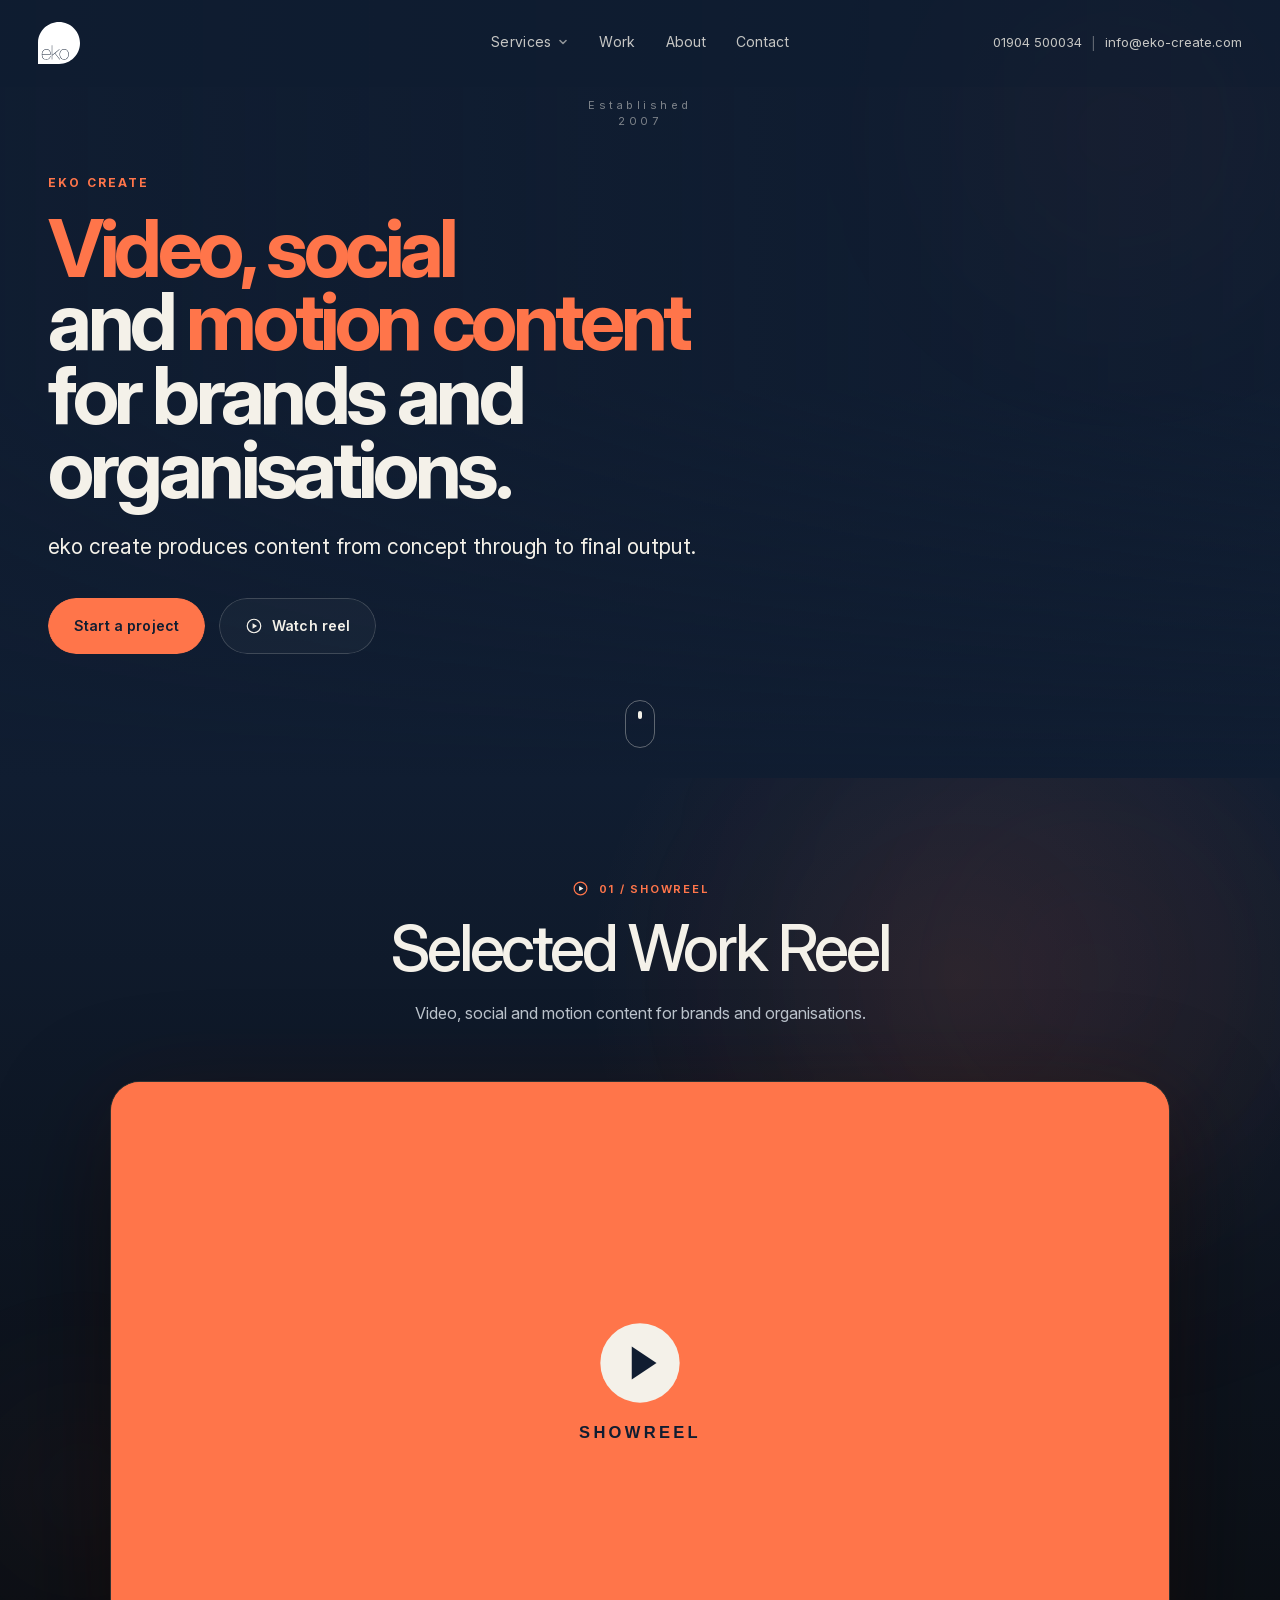
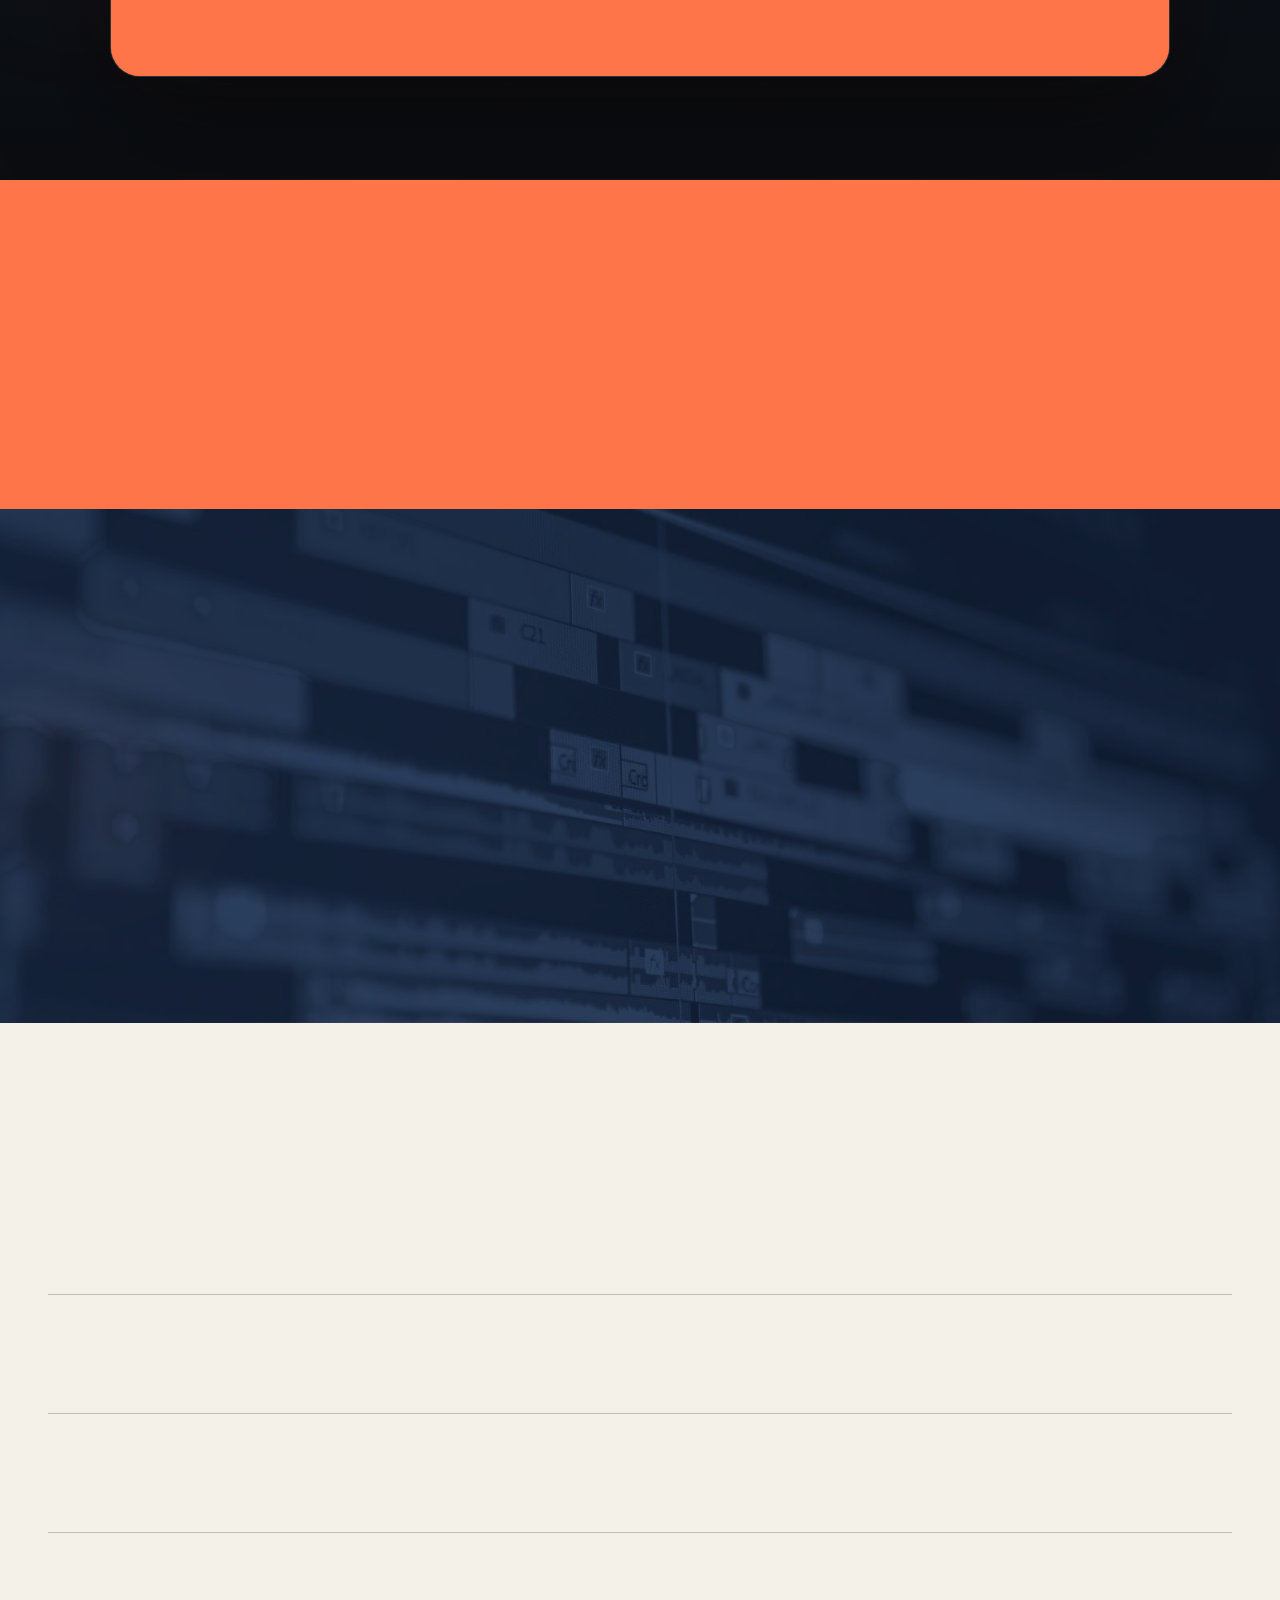
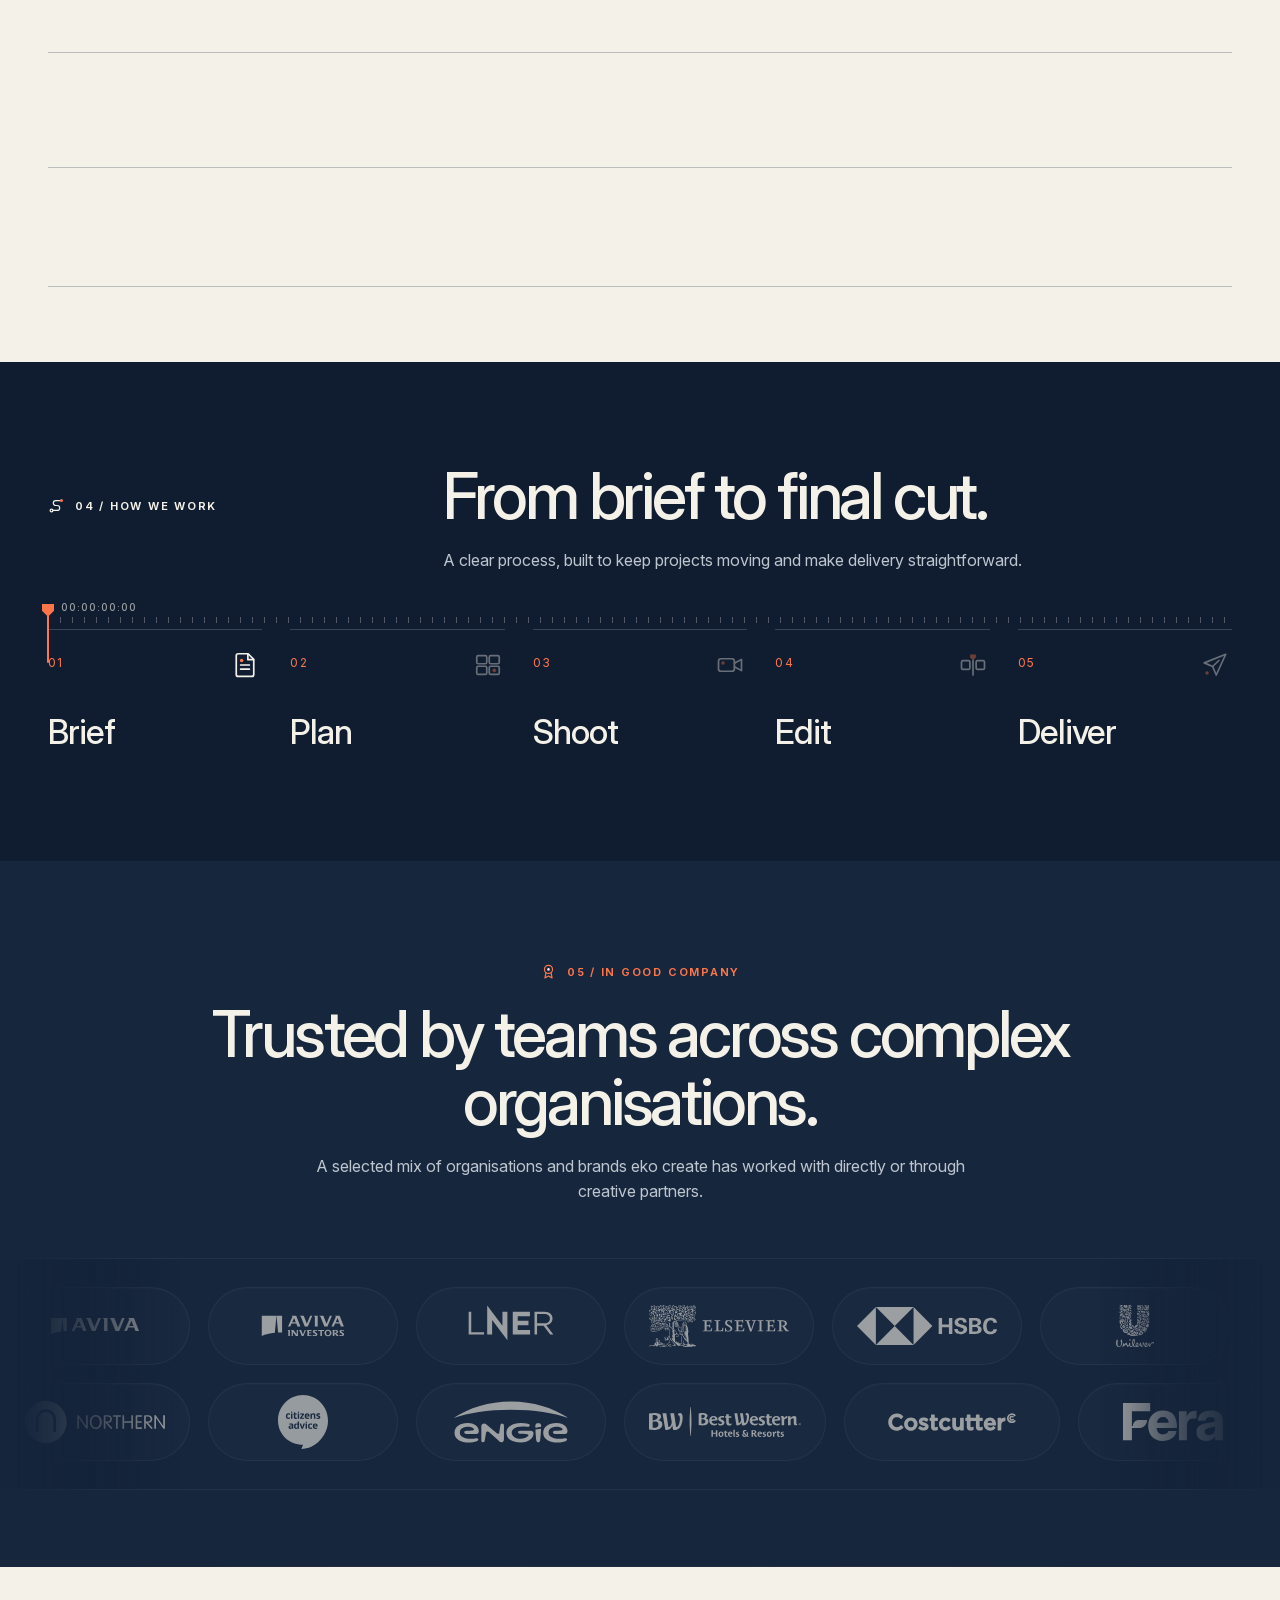
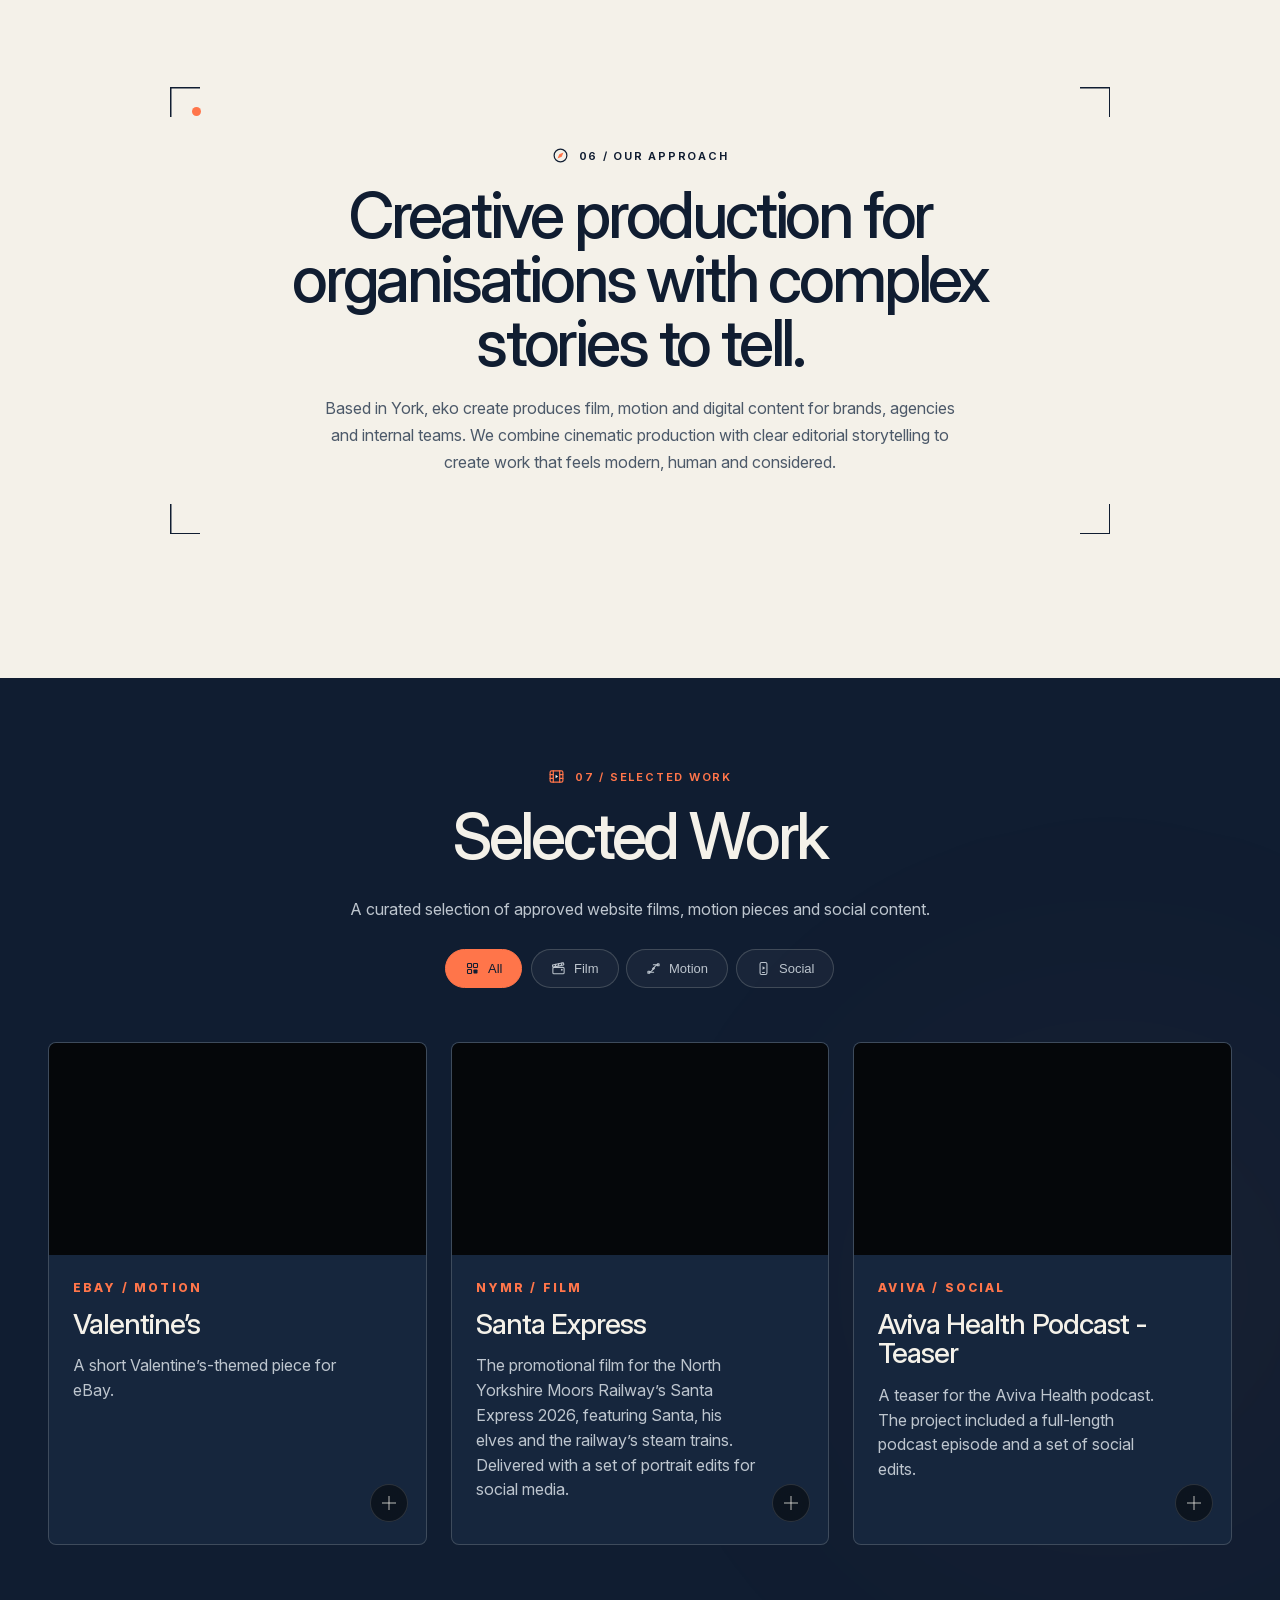
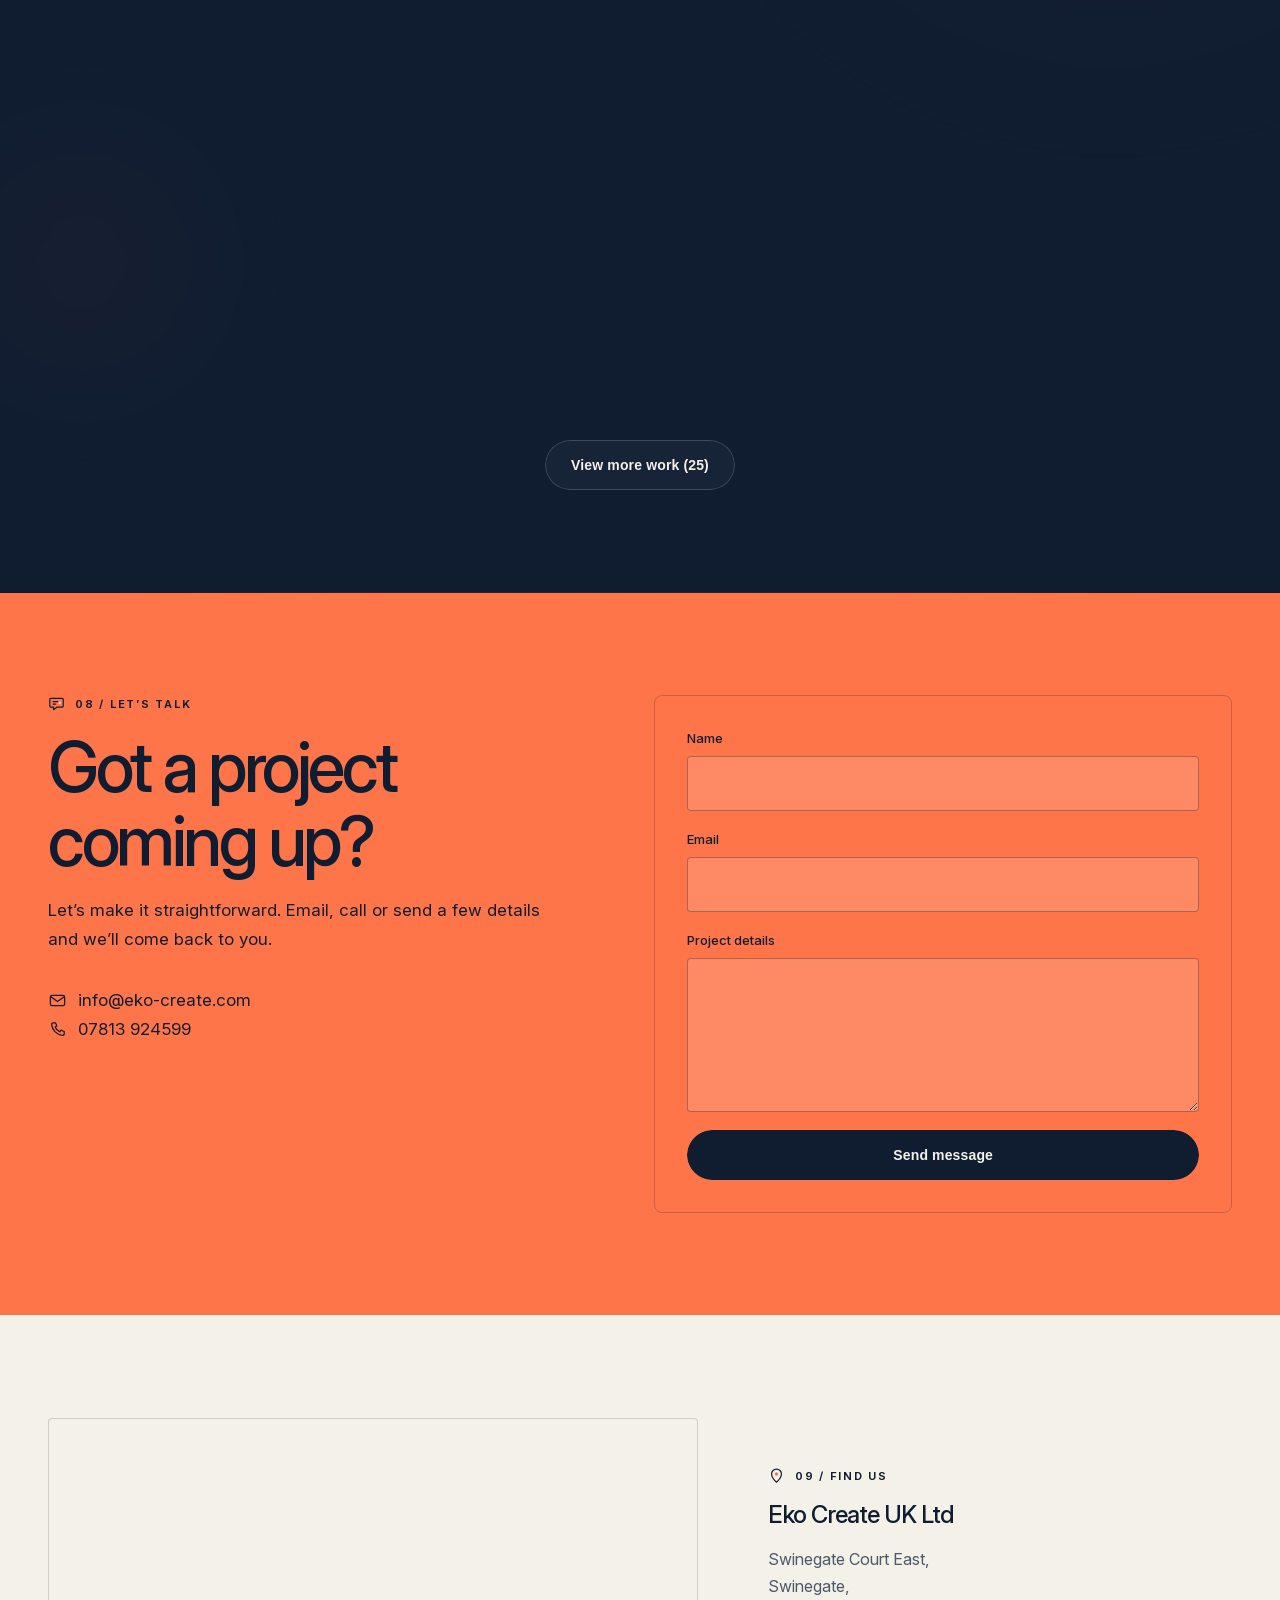
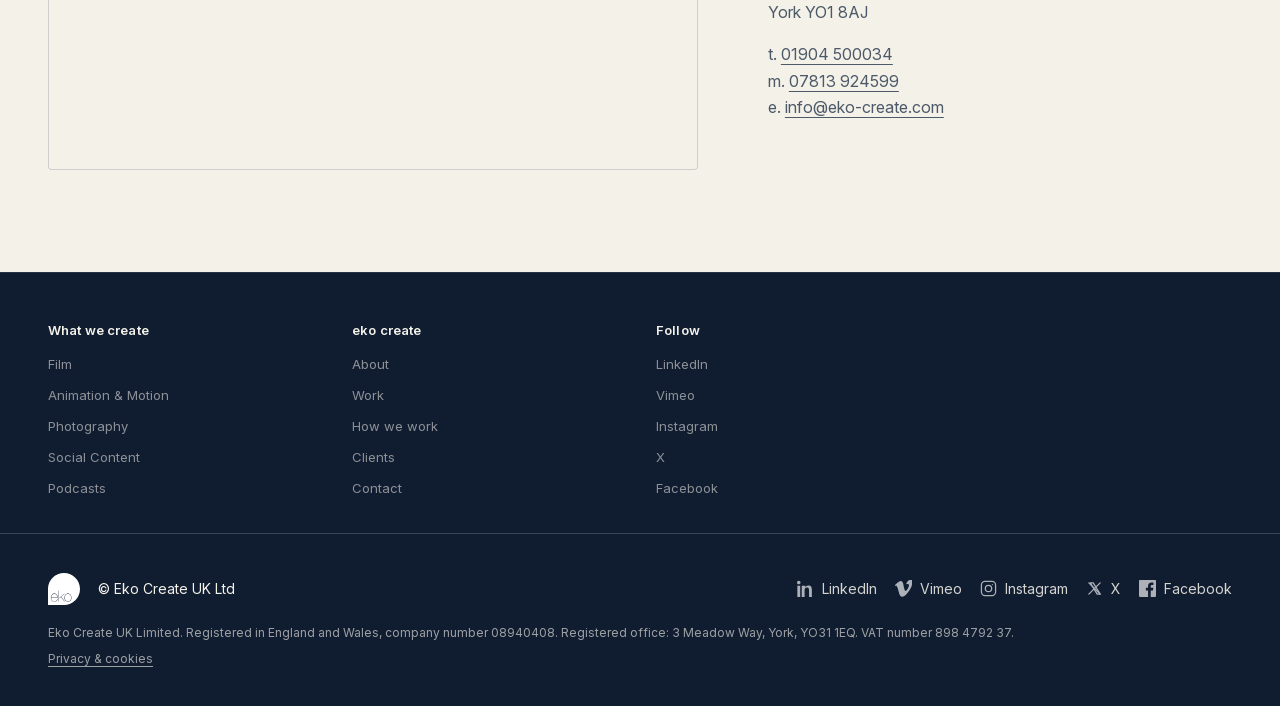
==== index.html @ c9f466eb "Service pages: Recent projects now come from the portfolio list in Pages CMS (new 'Also show on' fie" ====
<!doctype html>
<html lang="en-GB">
<head>
  <meta charset="utf-8">
  <!-- Google Analytics 4 (G-3NTHLEY83C): loads only on eko-create.com. See assets/js/analytics.js -->
  <script src="assets/js/analytics.js?v=20261014-pv1"></script>
  <meta name="viewport" content="width=device-width, initial-scale=1">
  <title>Video Production York &amp; across the UK | eko create</title>
  <meta name="description" content="Video production for internal communications, campaigns, social, podcasts and motion. Based in York, eko create works with complex organisations across the UK.">
  <meta name="robots" content="index, follow, max-image-preview:large, max-snippet:-1, max-video-preview:-1">
  <meta name="theme-color" content="#101D31">
  <meta property="og:title" content="eko create - Video Production York">
  <meta property="og:description" content="Video, social and motion content for brands and organisations.">
  <meta property="og:type" content="website">
  <meta property="og:url" content="https://eko-create.com/">
  <link rel="canonical" href="https://eko-create.com/">
  <meta property="og:site_name" content="eko create">
  <meta property="og:locale" content="en_GB">
  <meta property="og:image" content="https://eko-create.com/assets/images/share.jpg">
  <meta property="og:image:width" content="1200">
  <meta property="og:image:height" content="630">
  <meta property="og:image:alt" content="eko create - Video Production York">
  <meta name="twitter:card" content="summary_large_image">
  <meta name="twitter:title" content="eko create - Video Production York">
  <meta name="twitter:description" content="Video, social and motion content for brands and organisations.">
  <meta name="twitter:image" content="https://eko-create.com/assets/images/share.jpg">
  <link rel="preload" href="assets/fonts/InterVariable-latin.woff2" as="font" type="font/woff2" crossorigin>
  <link rel="preload" href="assets/images/hero.jpg" as="image" fetchpriority="high">
  <link rel="preconnect" href="https://player.vimeo.com">
  <link rel="icon" href="/favicon.ico" sizes="48x48">
  <link rel="icon" type="image/png" sizes="96x96" href="/favicon-96.png">
  <link rel="icon" type="image/png" sizes="192x192" href="/favicon-192.png">
  <link rel="apple-touch-icon" href="assets/images/apple-touch-icon.png">
  <!-- Hero video on desktop: hide the photo from the very first paint so it doesn't flash before the video (Claude, 15 Oct 2026) -->
  <script>try{if(matchMedia('(min-width: 981px)').matches&&!matchMedia('(prefers-reduced-motion: reduce)').matches&&!(navigator.connection&&navigator.connection.saveData))document.documentElement.classList.add('hero-video-pending')}catch(e){}</script>
  <link rel="stylesheet" href="assets/css/styles.css">
  <link rel="stylesheet" href="assets/css/hybrid.css?v=20261016-s1">
  <link rel="stylesheet" href="assets/css/icons.css?v=20261015-n1">
  <link rel="stylesheet" href="assets/css/motion.css?v=20261017-p1">
  <script>try{if(!matchMedia('(prefers-reduced-motion: reduce)').matches){document.documentElement.classList.add('mx');if(matchMedia('(min-width: 981px)').matches)document.documentElement.classList.add('mx-full')}}catch(e){}</script>
  <script defer src="assets/js/motion.js?v=20261017-p1"></script>
  <!-- Business details for search engines. Every value is taken from this page or from Eko's Google listing. -->
  <script type="application/ld+json">
{
  "@context": "https://schema.org",
  "@graph": [
    {
      "@type": "ProfessionalService",
      "@id": "https://eko-create.com/#business",
      "name": "eko create",
      "legalName": "Eko Create UK Ltd",
      "url": "https://eko-create.com/",
      "description": "Video production for internal communications, campaigns, social, podcasts and motion. Based in York, eko create works with complex organisations across the UK.",
      "foundingDate": "2007",
      "logo": "https://eko-create.com/assets/images/eko-icon-512.png",
      "image": "https://eko-create.com/assets/images/share.jpg",
      "telephone": "+44 1904 500034",
      "email": "info@eko-create.com",
      "address": {
        "@type": "PostalAddress",
        "streetAddress": "Swinegate Court East, Swinegate",
        "addressLocality": "York",
        "postalCode": "YO1 8AJ",
        "addressCountry": "GB"
      },
      "geo": {
        "@type": "GeoCoordinates",
        "latitude": 53.9606558,
        "longitude": -1.0816923
      },
      "areaServed": {
        "@type": "Country",
        "name": "United Kingdom"
      },
      "sameAs": [
        "https://www.linkedin.com/company/eko-create/",
        "https://vimeo.com/user14855064",
        "https://www.instagram.com/ekocreate/",
        "https://twitter.com/eko_create",
        "https://www.facebook.com/ekocreate/"
      ],
      "makesOffer": [
        {
          "@type": "Offer",
          "itemOffered": {
            "@type": "Service",
            "name": "Film",
            "description": "Brand films, interviews and campaign stories, made to connect with your audience."
          }
        },
        {
          "@type": "Offer",
          "itemOffered": {
            "@type": "Service",
            "name": "Animation & Motion",
            "description": "Ideas brought to life through animation, motion graphics and clear visual storytelling."
          }
        },
        {
          "@type": "Offer",
          "itemOffered": {
            "@type": "Service",
            "name": "Photography",
            "description": "People, places and brand imagery for campaigns, websites and communications."
          }
        },
        {
          "@type": "Offer",
          "itemOffered": {
            "@type": "Service",
            "name": "Social Content",
            "description": "Short-form films and platform-ready edits that keep your story moving."
          }
        },
        {
          "@type": "Offer",
          "itemOffered": {
            "@type": "Service",
            "name": "Podcasts",
            "description": "Audio and video conversations, from recording through to the finished episode."
          }
        }
      ]
    },
    {
      "@type": "WebSite",
      "@id": "https://eko-create.com/#website",
      "url": "https://eko-create.com/",
      "name": "eko create",
      "inLanguage": "en-GB",
      "publisher": {
        "@id": "https://eko-create.com/#business"
      }
    }
  ]
}
  </script>
  <!-- Hero video enhancement: place assets/video/hero-loop.mp4 to enable desktop video background. Existing hero image remains fallback. -->
<link rel="stylesheet" href="assets/css/reel-poster.css">
</head>
<body>
  <div class="site-grain" aria-hidden="true"></div>
  <div class="cursor-glow" aria-hidden="true"></div>

  <!-- Eko icon set (Claude, 6 Oct 2026). Referenced with <use href="#i-name">. -->
  <svg class="eko-sprite" xmlns="http://www.w3.org/2000/svg" width="0" height="0" aria-hidden="true" focusable="false">
    <!-- Eko icon set: 24px grid, one line weight, one "tally light" accent per icon. -->
    <symbol id="i-play" viewBox="0 0 24 24"><circle pathLength="1" cx="12" cy="12" r="9"/><path class="i-dot" d="M10.1 8.3v7.4l6-3.7z"/></symbol>
    <symbol id="i-team" viewBox="0 0 24 24"><circle pathLength="1" cx="9" cy="8.2" r="3.2"/><path pathLength="1" d="M3 19.5c0-3.3 2.6-5.6 6-5.6s6 2.3 6 5.6"/><path pathLength="1" d="M16.2 14.1c2.8.1 4.8 2.2 4.8 5.4"/><circle class="i-dot" cx="17" cy="8.6" r="2.2"/></symbol>
    <symbol id="i-layers" viewBox="0 0 24 24"><path pathLength="1" d="M12 3.5l8.5 4.4-8.5 4.4-8.5-4.4z"/><path pathLength="1" d="M3.5 12.1l8.5 4.4 8.5-4.4"/><path pathLength="1" d="M3.5 16.2l8.5 4.4 8.5-4.4"/><circle class="i-dot" cx="12" cy="7.9" r="1.5"/></symbol>
    <symbol id="i-route" viewBox="0 0 24 24"><circle pathLength="1" cx="5" cy="19" r="2"/><path pathLength="1" d="M7 19h6a3.5 3.5 0 0 0 0-7h-2a3.5 3.5 0 0 1 0-7h5.6"/><circle class="i-dot" cx="19" cy="5" r="2.2"/></symbol>
    <symbol id="i-award" viewBox="0 0 24 24"><circle pathLength="1" cx="12" cy="9" r="5.7"/><path pathLength="1" d="M8.4 13.6L7 21l5-2.7 5 2.7-1.4-7.4"/><circle class="i-dot" cx="12" cy="9" r="1.8"/></symbol>
    <symbol id="i-compass" viewBox="0 0 24 24"><circle pathLength="1" cx="12" cy="12" r="9"/><path class="i-dot" d="M16.2 7.8l-2.5 5.9-5.9 2.5 2.5-5.9z"/></symbol>
    <symbol id="i-frames" viewBox="0 0 24 24"><rect pathLength="1" x="3" y="4" width="18" height="16" rx="2"/><path pathLength="1" d="M7.5 4v16M16.5 4v16"/><path pathLength="1" d="M3 9.3h4.5M3 14.7h4.5M16.5 9.3H21M16.5 14.7H21"/><path class="i-dot" d="M10.7 9.7v4.6l3.7-2.3z"/></symbol>
    <symbol id="i-chat" viewBox="0 0 24 24"><path pathLength="1" d="M4.2 4.8h15.6a1.7 1.7 0 0 1 1.7 1.7v9a1.7 1.7 0 0 1-1.7 1.7h-7.4l-4.6 3.6v-3.6H4.2a1.7 1.7 0 0 1-1.7-1.7v-9a1.7 1.7 0 0 1 1.7-1.7z"/><path pathLength="1" d="M7.3 9.4h6.2M7.3 12.8h3.6"/><circle class="i-dot" cx="16.6" cy="11.1" r="1.7"/></symbol>
    <symbol id="i-pin" viewBox="0 0 24 24"><path pathLength="1" d="M12 21.5s-7-6.2-7-11.6a7 7 0 0 1 14 0c0 5.4-7 11.6-7 11.6z"/><circle class="i-dot" cx="12" cy="9.9" r="2.4"/></symbol>
    <symbol id="i-film" viewBox="0 0 24 24"><rect pathLength="1" x="3" y="10.2" width="18" height="10.3" rx="1.8"/><g transform="rotate(-12 3 9.9)"><rect pathLength="1" x="3" y="6.3" width="18" height="3.6" rx=".6"/><path pathLength="1" d="M8.6 6.3l-2 3.6M13.6 6.3l-2 3.6M18.6 6.3l-2 3.6"/></g><circle class="i-dot" cx="17.3" cy="14" r="1.5"/></symbol>
    <symbol id="i-motion" viewBox="0 0 24 24"><path pathLength="1" d="M4.5 18C12.5 18 11.5 6 19.5 6"/><path pathLength="1" d="M6 18h6.2M18 6h-6.2"/><rect pathLength="1" x="3" y="16.5" width="3" height="3" rx=".5"/><rect pathLength="1" x="18" y="4.5" width="3" height="3" rx=".5"/><path class="i-dot" d="M12 9.5l2.5 2.5-2.5 2.5L9.5 12z"/></symbol>
    <symbol id="i-photo" viewBox="0 0 24 24"><path pathLength="1" d="M3 8.6A1.6 1.6 0 0 1 4.6 7h2.8l1.4-2.2h6.4L16.6 7h2.8A1.6 1.6 0 0 1 21 8.6v8.8a1.6 1.6 0 0 1-1.6 1.6H4.6A1.6 1.6 0 0 1 3 17.4z"/><circle pathLength="1" cx="12" cy="13" r="3.7"/><circle class="i-dot" cx="17.7" cy="10.1" r="1.2"/></symbol>
    <symbol id="i-social" viewBox="0 0 24 24"><rect pathLength="1" x="6.5" y="2.5" width="11" height="19" rx="2.4"/><path pathLength="1" d="M10.4 18.4h3.2"/><path class="i-dot" d="M10.5 8.2v5.6l4.4-2.8z"/></symbol>
    <symbol id="i-podcast" viewBox="0 0 24 24"><rect pathLength="1" x="8.8" y="2.8" width="6.4" height="11" rx="3.2"/><path pathLength="1" d="M5.4 11.2a6.6 6.6 0 0 0 13.2 0"/><path pathLength="1" d="M12 17.8V21M8.6 21h6.8"/><circle class="i-dot" cx="12" cy="6.6" r="1.3"/></symbol>
    <symbol id="i-brief" viewBox="0 0 24 24"><path pathLength="1" d="M6.6 3h7.9L19 7.5v12a1.6 1.6 0 0 1-1.6 1.6H6.6A1.6 1.6 0 0 1 5 19.5v-14.9A1.6 1.6 0 0 1 6.6 3z"/><path pathLength="1" d="M14.3 3.2v4.5h4.5"/><path pathLength="1" d="M8.5 12h7M8.5 15.3h7"/><circle class="i-dot" cx="9.3" cy="8.3" r="1.4"/></symbol>
    <symbol id="i-plan" viewBox="0 0 24 24"><rect pathLength="1" x="3" y="4.5" width="8" height="6.5" rx="1.2"/><rect pathLength="1" x="13" y="4.5" width="8" height="6.5" rx="1.2"/><rect pathLength="1" x="3" y="13" width="8" height="6.5" rx="1.2"/><rect pathLength="1" x="13" y="13" width="8" height="6.5" rx="1.2"/><circle class="i-dot" cx="17" cy="16.25" r="1.5"/></symbol>
    <symbol id="i-shoot" viewBox="0 0 24 24"><rect pathLength="1" x="2.8" y="7" width="12.7" height="10" rx="2"/><path pathLength="1" d="M15.5 10.6l5.7-3.1v9l-5.7-3.1"/><circle class="i-dot" cx="6.4" cy="10.4" r="1.4"/></symbol>
    <symbol id="i-edit" viewBox="0 0 24 24"><rect pathLength="1" x="2.8" y="8.5" width="6.7" height="7" rx="1.2"/><rect pathLength="1" x="14.5" y="8.5" width="6.7" height="7" rx="1.2"/><path pathLength="1" d="M12 7.6V20"/><path class="i-dot" d="M9.7 3.5h4.6v2.3L12 8.3 9.7 5.8z"/></symbol>
    <symbol id="i-deliver" viewBox="0 0 24 24"><path pathLength="1" d="M20.6 3.4L3.4 10.3l6.7 2.9 2.9 6.8z"/><path pathLength="1" d="M10.1 13.2l5-4.8"/><circle class="i-dot" cx="5.6" cy="18.4" r="1.4"/></symbol>
    <symbol id="i-mail" viewBox="0 0 24 24"><rect pathLength="1" x="3" y="5.5" width="18" height="13" rx="2"/><path pathLength="1" d="M3.6 7.3l8.4 6 8.4-6"/></symbol>
    <symbol id="i-phone" viewBox="0 0 24 24"><path pathLength="1" d="M6.5 3.5h3l1.6 4-2.1 1.4a11 11 0 0 0 6.1 6.1l1.4-2.1 4 1.6v3a1.9 1.9 0 0 1-2 1.9C11.1 18.8 5.2 12.9 4.6 5.5a1.9 1.9 0 0 1 1.9-2z"/></symbol>
    <symbol id="i-grid" viewBox="0 0 24 24"><rect pathLength="1" x="4" y="4" width="6.5" height="6.5" rx="1.3"/><rect pathLength="1" x="13.5" y="4" width="6.5" height="6.5" rx="1.3"/><rect pathLength="1" x="4" y="13.5" width="6.5" height="6.5" rx="1.3"/><rect class="i-dot" x="13.5" y="13.5" width="6.5" height="6.5" rx="1.3"/></symbol>
  </svg>

  <header class="site-header" data-animate="fade-down">
    <a class="brand" href="#top" aria-label="eko create home"><img src="assets/images/eko-logo.svg" alt="eko create"></a>
    <nav class="main-nav" aria-label="Main navigation">
      <div class="nav-drop">
        <a class="nav-drop-top" aria-controls="services-panel" aria-expanded="false" href="#services">Services<svg class="nav-drop-chev" viewBox="0 0 12 12" aria-hidden="true" focusable="false"><path d="M3 4.5 6 7.5 9 4.5"/></svg></a>
        <div class="nav-drop-panel" id="services-panel">
          <div class="nav-drop-inner">
            <a class="nav-svc" href="/corporate-video-production/"><svg class="ico" aria-hidden="true" focusable="false"><use href="#i-film"/></svg><span class="nav-svc-name">Film</span><svg class="nav-svc-arrow" viewBox="0 0 16 16" aria-hidden="true" focusable="false"><path d="M3 8h9M8.5 4.5 12 8l-3.5 3.5"/></svg></a>
            <a class="nav-svc" href="/animation-and-motion-graphics/"><svg class="ico" aria-hidden="true" focusable="false"><use href="#i-motion"/></svg><span class="nav-svc-name">Animation &amp; Motion</span><svg class="nav-svc-arrow" viewBox="0 0 16 16" aria-hidden="true" focusable="false"><path d="M3 8h9M8.5 4.5 12 8l-3.5 3.5"/></svg></a>
            <a class="nav-svc" href="/photography/"><svg class="ico" aria-hidden="true" focusable="false"><use href="#i-photo"/></svg><span class="nav-svc-name">Photography</span><svg class="nav-svc-arrow" viewBox="0 0 16 16" aria-hidden="true" focusable="false"><path d="M3 8h9M8.5 4.5 12 8l-3.5 3.5"/></svg></a>
            <a class="nav-svc" href="/social-media-video/"><svg class="ico" aria-hidden="true" focusable="false"><use href="#i-social"/></svg><span class="nav-svc-name">Social Content</span><svg class="nav-svc-arrow" viewBox="0 0 16 16" aria-hidden="true" focusable="false"><path d="M3 8h9M8.5 4.5 12 8l-3.5 3.5"/></svg></a>
            <a class="nav-svc" href="/podcast-production/"><svg class="ico" aria-hidden="true" focusable="false"><use href="#i-podcast"/></svg><span class="nav-svc-name">Podcasts</span><svg class="nav-svc-arrow" viewBox="0 0 16 16" aria-hidden="true" focusable="false"><path d="M3 8h9M8.5 4.5 12 8l-3.5 3.5"/></svg></a>
          </div>
        </div>
      </div>
      <a href="#portfolio">Work</a>
      <a href="/about/">About</a>
      <a href="#contact">Contact</a>
    </nav>
    <div class="top-contact">
      <a href="tel:+441904500034">01904 500034</a>
      <span>|</span>
      <a href="mailto:info@eko-create.com">info@eko-create.com</a>
    </div>
    <button class="nav-toggle" aria-label="Open navigation" aria-expanded="false" aria-controls="mobile-nav">
      <span></span><span></span><span></span>
    </button>
  </header>
  <nav class="mobile-nav" id="mobile-nav" aria-label="Mobile navigation" aria-hidden="true" inert>
    <a href="#services">Services</a>
    <div class="mobile-sub">
      <a href="/corporate-video-production/"><svg class="ico" aria-hidden="true" focusable="false"><use href="#i-film"/></svg>Film</a>
      <a href="/animation-and-motion-graphics/"><svg class="ico" aria-hidden="true" focusable="false"><use href="#i-motion"/></svg>Animation &amp; Motion</a>
      <a href="/photography/"><svg class="ico" aria-hidden="true" focusable="false"><use href="#i-photo"/></svg>Photography</a>
      <a href="/social-media-video/"><svg class="ico" aria-hidden="true" focusable="false"><use href="#i-social"/></svg>Social Content</a>
      <a href="/podcast-production/"><svg class="ico" aria-hidden="true" focusable="false"><use href="#i-podcast"/></svg>Podcasts</a>
    </div>
    <a href="#portfolio">Work</a>
    <a href="/about/">About</a>
    <a href="#contact">Contact</a>
    <a href="tel:+441904500034">01904 500034</a>
    <a href="mailto:info@eko-create.com">info@eko-create.com</a>
  </nav>

  <main id="top">
    <section class="hero" aria-label="eko create hero">

<video class="hero-bg-video" muted loop playsinline preload="none" aria-hidden="true">
  <source data-src="assets/video/hero-loop.mp4" type="video/mp4">
</video>


<div class="hero-established">
  <span>Established</span>
  <span>2007</span>
</div>


      <div class="hero-media" aria-hidden="true"></div>
      <div class="hero-overlay" aria-hidden="true"></div>
      <div class="hero-content">

        <p class="eyebrow" data-animate="fade-up">eko create</p>
        <h1 class="hero-title" data-animate="split-lines"><span><em class="hero-accent">Video, social</em></span> <span>and <em class="hero-accent">motion content</em></span> <span>for brands and</span> <span>organisations.</span></h1>
        <p class="hero-copy" data-animate="fade-up" data-delay="160">eko create produces content from concept through to final output.</p>
        <div class="hero-actions" data-animate="fade-up" data-delay="260">
          <a class="btn btn-primary" href="#contact">Start a project</a>
          <a class="btn btn-ghost" href="#reel" data-reel-trigger><svg class="ico b-ico" aria-hidden="true" focusable="false"><use href="#i-play"/></svg>Watch reel</a>
        </div>
      </div>
      <a class="scroll-cue" href="#reel" aria-label="Scroll to showreel"><span></span></a>
    </section>

    



<section id="reel" class="reel-section section-dark reveal-section eko-vimeo-reel" aria-label="Selected Work Reel">
  <div class="reel-bg-glow" aria-hidden="true"></div>

  <div class="container">
    <div class="section-heading-standard reel-heading-fixed">
      <p class="section-kicker centered-kicker"><svg class="ico k-ico" aria-hidden="true" focusable="false"><use href="#i-play"/></svg>01 / SHOWREEL</p>
      <h2>Selected Work Reel</h2>
      <p class="section-intro centered-intro">Video, social and motion content for brands and organisations.</p>
    </div>
    <div class="reel-frame reveal-card reel-embed-frame">
      <button class="reel-poster" type="button" aria-label="Play eko create showreel"><img src="assets/images/showreel-poster.svg?v=3" alt="" width="1920" height="1080"></button>
      <iframe data-reel-src="https://player.vimeo.com/video/1190711612?h=6c7e8990a5&title=0&byline=0&portrait=0&badge=0&autopause=0" tabindex="-1" title="eko create Showreel" allow="autoplay; fullscreen; picture-in-picture; clipboard-write; encrypted-media; web-share" referrerpolicy="strict-origin-when-cross-origin" allowfullscreen loading="lazy"></iframe>
    </div>
  </div>
</section>





    <section id="statement" class="blue-statement reveal-section" aria-label="Good stories. Well told.">
      <div class="container statement-inner">
        <span class="statement-wave" aria-hidden="true"><svg viewBox="0 0 450 40" preserveAspectRatio="none" focusable="false"><line x1="5" x2="5" y1="17" y2="23" style="--i:0"/><line x1="15" x2="15" y1="14" y2="26" style="--i:1"/><line x1="25" x2="25" y1="9" y2="31" style="--i:2"/><line x1="35" x2="35" y1="12" y2="28" style="--i:3"/><line x1="45" x2="45" y1="5" y2="35" style="--i:4"/><line x1="55" x2="55" y1="2" y2="38" style="--i:5"/><line x1="65" x2="65" y1="8" y2="32" style="--i:6"/><line x1="75" x2="75" y1="4" y2="36" style="--i:7"/><line x1="85" x2="85" y1="11" y2="29" style="--i:8"/><line x1="95" x2="95" y1="15" y2="25" style="--i:9"/><line x1="105" x2="105" y1="7" y2="33" style="--i:10"/><line x1="115" x2="115" y1="3" y2="37" style="--i:11"/><line x1="125" x2="125" y1="10" y2="30" style="--i:12"/><line x1="135" x2="135" y1="6" y2="34" style="--i:13"/><line x1="145" x2="145" y1="13" y2="27" style="--i:14"/><line x1="155" x2="155" y1="16" y2="24" style="--i:15"/><line x1="165" x2="165" y1="11" y2="29" style="--i:16"/><line x1="175" x2="175" y1="5" y2="35" style="--i:17"/><line x1="185" x2="185" y1="9" y2="31" style="--i:18"/><line x1="195" x2="195" y1="3" y2="37" style="--i:19"/><line x1="205" x2="205" y1="7" y2="33" style="--i:20"/><line x1="215" x2="215" y1="12" y2="28" style="--i:21"/><line x1="225" x2="225" y1="8" y2="32" style="--i:22"/><line x1="235" x2="235" y1="14" y2="26" style="--i:23"/><line x1="245" x2="245" y1="16" y2="24" style="--i:24"/><line x1="255" x2="255" y1="18" y2="22" style="--i:25"/><line x1="265" x2="265" y1="18.5" y2="21.5" style="--i:26"/><line x1="275" x2="275" y1="18.5" y2="21.5" style="--i:27"/><line x1="285" x2="285" y1="18" y2="22" style="--i:28"/><line x1="295" x2="295" y1="18.5" y2="21.5" style="--i:29"/><line x1="305" x2="305" y1="17" y2="23" style="--i:30"/><line x1="315" x2="315" y1="13" y2="27" style="--i:31"/><line x1="325" x2="325" y1="7" y2="33" style="--i:32"/><line x1="335" x2="335" y1="2" y2="38" style="--i:33"/><line x1="345" x2="345" y1="9" y2="31" style="--i:34"/><line x1="355" x2="355" y1="5" y2="35" style="--i:35"/><line x1="365" x2="365" y1="11" y2="29" style="--i:36"/><line x1="375" x2="375" y1="4" y2="36" style="--i:37"/><line x1="385" x2="385" y1="8" y2="32" style="--i:38"/><line x1="395" x2="395" y1="14" y2="26" style="--i:39"/><line x1="405" x2="405" y1="10" y2="30" style="--i:40"/><line x1="415" x2="415" y1="6" y2="34" style="--i:41"/><line x1="425" x2="425" y1="12" y2="28" style="--i:42"/><line x1="435" x2="435" y1="15" y2="25" style="--i:43"/><line x1="445" x2="445" y1="17" y2="23" style="--i:44"/></svg></span>
        <h2>Good stories. Well told.</h2>
        <p>eko create produces video, social and motion content <br>built to work across teams, platforms and campaigns.</p>
      </div>
    </section>

    <section class="intro section-charcoal reveal-section" aria-label="About eko create">
      <img class="sec-photo intro-photo" src="assets/images/intro-timeline.jpg" alt="" aria-hidden="true" width="1600" height="1066" loading="lazy" decoding="async">
      <div class="container intro-grid">
        <div>
          <p class="section-kicker centered-kicker"><svg class="ico k-ico" aria-hidden="true" focusable="false"><use href="#i-team"/></svg>02 / MEET EKO</p>
          <h2>A modern production partner for video-led content.</h2>
        </div>
        <div class="intro-copy">
          <p>eko works with organisations that need content delivered properly – from initial ideas and planning through to filming, editing, motion graphics and final formats.</p>
          <p>A small, experienced production team with the flexibility to scale when needed.</p>
          <p class="based">Based in York, working with organisations across the UK.</p>
        </div>
      </div>
    </section>

    <section id="services" class="services section-dark reveal-section">
      <div class="container">
        <div class="section-heading section-heading-standard">
          <p class="section-kicker centered-kicker"><svg class="ico k-ico" aria-hidden="true" focusable="false"><use href="#i-layers"/></svg>03 / WHAT WE DO</p>
          <h2>What we create.</h2>
        </div>
        <div class="service-grid">
          <article class="service-card reveal-card"><svg class="ico svc-ico" aria-hidden="true" focusable="false"><use href="#i-film"/></svg><span>01</span><h3><a href="/corporate-video-production/">Film</a></h3><p>Brand films, interviews and campaign stories, made to connect with your audience.</p></article>
          <article class="service-card reveal-card"><svg class="ico svc-ico" aria-hidden="true" focusable="false"><use href="#i-motion"/></svg><span>02</span><h3><a href="/animation-and-motion-graphics/">Animation &amp; Motion</a></h3><p>Ideas brought to life through animation, motion graphics and clear visual storytelling.</p></article>
          <article class="service-card reveal-card"><svg class="ico svc-ico" aria-hidden="true" focusable="false"><use href="#i-photo"/></svg><span>03</span><h3><a href="/photography/">Photography</a></h3><p>People, places and brand imagery for campaigns, websites and communications.</p></article>
          <article class="service-card reveal-card"><svg class="ico svc-ico" aria-hidden="true" focusable="false"><use href="#i-social"/></svg><span>04</span><h3><a href="/social-media-video/">Social Content</a></h3><p>Short-form films and platform-ready edits that keep your story moving.</p></article>
          <article class="service-card reveal-card"><svg class="ico svc-ico" aria-hidden="true" focusable="false"><use href="#i-podcast"/></svg><span>05</span><h3><a href="/podcast-production/">Podcasts</a></h3><p>Audio and video conversations, from recording through to the finished episode.</p></article>
        </div>
      </div>
    </section>

    <section id="process" class="process section-charcoal reveal-section" aria-label="How it works">
      <div class="container">
        <div class="section-heading centered">
          <p class="section-kicker centered-kicker"><svg class="ico k-ico" aria-hidden="true" focusable="false"><use href="#i-route"/></svg>04 / HOW WE WORK</p>
          <h2>From brief to final cut.</h2>
          <p>A clear process, built to keep projects moving and make delivery straightforward.</p>
        </div>
        <div class="process-row">
          <div class="process-step reveal-card" data-delay="0">
            <span class="process-number">01</span>
            <svg class="ico step-ico" aria-hidden="true" focusable="false"><use href="#i-brief"/></svg>
            <strong>Brief</strong>
          </div>
          <div class="process-step reveal-card" data-delay="100">
            <span class="process-number">02</span>
            <svg class="ico step-ico" aria-hidden="true" focusable="false"><use href="#i-plan"/></svg>
            <strong>Plan</strong>
          </div>
          <div class="process-step reveal-card" data-delay="200">
            <span class="process-number">03</span>
            <svg class="ico step-ico" aria-hidden="true" focusable="false"><use href="#i-shoot"/></svg>
            <strong>Shoot</strong>
          </div>
          <div class="process-step reveal-card" data-delay="300">
            <span class="process-number">04</span>
            <svg class="ico step-ico" aria-hidden="true" focusable="false"><use href="#i-edit"/></svg>
            <strong>Edit</strong>
          </div>
          <div class="process-step reveal-card" data-delay="400">
            <span class="process-number">05</span>
            <svg class="ico step-ico" aria-hidden="true" focusable="false"><use href="#i-deliver"/></svg>
            <strong>Deliver</strong>
          </div>
        </div>
      </div>
    </section>

    <section id="clients" class="clients section-dark reveal-section" aria-label="Selected clients">
      <div class="container clients-intro">
        <p class="section-kicker centered-kicker"><svg class="ico k-ico" aria-hidden="true" focusable="false"><use href="#i-award"/></svg>05 / IN GOOD COMPANY</p>
        <h2>Trusted by teams across complex organisations.</h2>
        <p class="client-note">A selected mix of organisations and brands eko create has worked with directly or through creative partners.</p>
      </div>

      <a class="client-marquee reveal-card" href="/clients/" aria-label="Client logos: see all our clients">
        <div class="client-marquee-row">
          <div class="client-marquee-track">
            <div class="client-marquee-set">
              <span class="client-marquee-item"><img src="assets/logos/aviva.svg" alt="Aviva"></span>
              <span class="client-marquee-item"><img src="assets/logos/aviva-investors.svg" alt="Aviva Investors"></span>
              <span class="client-marquee-item"><img src="assets/logos/lner.svg" alt="LNER"></span>
              <span class="client-marquee-item"><img src="assets/logos/elsevier.svg" alt="Elsevier"></span>
              <span class="client-marquee-item"><img src="assets/logos/hsbc.svg" alt="HSBC"></span>
              <span class="client-marquee-item"><img src="assets/logos/unilever.svg" alt="Unilever"></span>
              <span class="client-marquee-item"><img src="assets/logos/cabinet-office.svg" alt="Cabinet Office"></span>
              <span class="client-marquee-item"><img src="assets/logos/aberdeen.svg" alt="Aberdeen"></span>
              <span class="client-marquee-item"><img src="assets/logos/your-move.svg" alt="Your Move"></span>
              <span class="client-marquee-item"><img src="assets/logos/heineken.svg" alt="Heineken"></span>
              <span class="client-marquee-item"><img src="assets/logos/bupa-cream.svg" alt="Bupa"></span>
              <span class="client-marquee-item"><img src="assets/logos/british-gas.svg" alt="British Gas"></span>
            </div>
            <div class="client-marquee-set" aria-hidden="true">
              <span class="client-marquee-item"><img src="assets/logos/aviva.svg" alt=""></span>
              <span class="client-marquee-item"><img src="assets/logos/aviva-investors.svg" alt=""></span>
              <span class="client-marquee-item"><img src="assets/logos/lner.svg" alt=""></span>
              <span class="client-marquee-item"><img src="assets/logos/elsevier.svg" alt=""></span>
              <span class="client-marquee-item"><img src="assets/logos/hsbc.svg" alt=""></span>
              <span class="client-marquee-item"><img src="assets/logos/unilever.svg" alt=""></span>
              <span class="client-marquee-item"><img src="assets/logos/cabinet-office.svg" alt=""></span>
              <span class="client-marquee-item"><img src="assets/logos/aberdeen.svg" alt=""></span>
              <span class="client-marquee-item"><img src="assets/logos/your-move.svg" alt=""></span>
              <span class="client-marquee-item"><img src="assets/logos/heineken.svg" alt=""></span>
              <span class="client-marquee-item"><img src="assets/logos/bupa-cream.svg" alt=""></span>
              <span class="client-marquee-item"><img src="assets/logos/british-gas.svg" alt=""></span>
            </div>
          </div>
        </div>
        <div class="client-marquee-row reverse">
          <div class="client-marquee-track">
            <div class="client-marquee-set">
              <span class="client-marquee-item"><img src="assets/logos/northern-trains.svg" alt="Northern Trains"></span>
              <span class="client-marquee-item"><img src="assets/logos/ca-cream.svg" alt="Citizens Advice"></span>
              <span class="client-marquee-item"><img src="assets/logos/engie.svg" alt="Engie"></span>
              <span class="client-marquee-item"><img src="assets/logos/best-western.svg" alt="Best Western"></span>
              <span class="client-marquee-item"><img src="assets/logos/costcutter.svg" alt="Costcutter"></span>
              <span class="client-marquee-item"><img src="assets/logos/fera.svg" alt="Fera"></span>
              <span class="client-marquee-item"><img src="assets/logos/stowe-cream.svg" alt="Stowe Family Law"></span>
              <span class="client-marquee-item"><img src="assets/logos/st-leonards.svg" alt="St Leonard's Hospice"></span>
              <span class="client-marquee-item"><img src="assets/logos/jrf.svg" alt="Joseph Rowntree Foundation"></span>
              <span class="client-marquee-item"><img src="assets/logos/nymr.svg" alt="North Yorkshire Moors Railway"></span>
              <span class="client-marquee-item"><img src="assets/logos/rac.svg" alt="RAC"></span>
              <span class="client-marquee-item"><img src="assets/logos/william-hill.svg" alt="William Hill"></span>
            </div>
            <div class="client-marquee-set" aria-hidden="true">
              <span class="client-marquee-item"><img src="assets/logos/northern-trains.svg" alt=""></span>
              <span class="client-marquee-item"><img src="assets/logos/ca-cream.svg" alt=""></span>
              <span class="client-marquee-item"><img src="assets/logos/engie.svg" alt=""></span>
              <span class="client-marquee-item"><img src="assets/logos/best-western.svg" alt=""></span>
              <span class="client-marquee-item"><img src="assets/logos/costcutter.svg" alt=""></span>
              <span class="client-marquee-item"><img src="assets/logos/fera.svg" alt=""></span>
              <span class="client-marquee-item"><img src="assets/logos/stowe-cream.svg" alt=""></span>
              <span class="client-marquee-item"><img src="assets/logos/st-leonards.svg" alt=""></span>
              <span class="client-marquee-item"><img src="assets/logos/jrf.svg" alt=""></span>
              <span class="client-marquee-item"><img src="assets/logos/nymr.svg" alt=""></span>
              <span class="client-marquee-item"><img src="assets/logos/rac.svg" alt=""></span>
              <span class="client-marquee-item"><img src="assets/logos/william-hill.svg" alt=""></span>
            </div>
          </div>
        </div>
      </a>
</section>

    



<section class="about-section reveal-section">
  <div class="container">
    <div class="section-heading section-heading-standard">
      <p class="section-kicker centered-kicker"><svg class="ico k-ico" aria-hidden="true" focusable="false"><use href="#i-compass"/></svg>06 / OUR APPROACH</p>
      <h2>Creative production for organisations with complex stories to tell.</h2>
      <p class="section-intro centered-intro">
        Based in York, eko create produces film, motion and digital content for brands, agencies and internal teams.
        We combine cinematic production with clear editorial storytelling to create work that feels modern, human and considered.
      </p>
    </div>
  </div>
</section>

<section id="portfolio" class="portfolio section-dark reveal-section eko-slick-portfolio">
  <div class="portfolio-ambient" aria-hidden="true"></div>
  <div class="container">
    
    <div class="portfolio-head section-heading section-heading-standard">
      <p class="section-kicker centered-kicker"><svg class="ico k-ico" aria-hidden="true" focusable="false"><use href="#i-frames"/></svg>07 / SELECTED WORK</p>
      <h2>Selected Work</h2>
      <p class="section-intro centered-intro portfolio-intro">A curated selection of approved website films, motion pieces and social content.</p>
      <div class="filters" role="group" aria-label="Filter portfolio">
        <button class="filter active" data-filter="all" type="button"><svg class="ico f-ico" aria-hidden="true" focusable="false"><use href="#i-grid"/></svg><span>All</span></button>
        <button class="filter" data-filter="film" type="button"><svg class="ico f-ico" aria-hidden="true" focusable="false"><use href="#i-film"/></svg><span>Film</span></button>
        <button class="filter" data-filter="motion" type="button"><svg class="ico f-ico" aria-hidden="true" focusable="false"><use href="#i-motion"/></svg><span>Motion</span></button>
        <button class="filter" data-filter="social" type="button"><svg class="ico f-ico" aria-hidden="true" focusable="false"><use href="#i-social"/></svg><span>Social</span></button>
      </div>
    </div>

    <div class="portfolio-grid slick-portfolio-grid" id="portfolioGrid" aria-live="polite"></div>
    <div class="portfolio-actions">
      <button class="btn btn-ghost" id="loadMoreWork" type="button">View more work</button>
    </div>
  </div>
</section>




    <section id="contact" class="contact section-dark reveal-section">
      <div class="container contact-grid">
        <div class="contact-copy">
          <p class="section-kicker centered-kicker"><svg class="ico k-ico" aria-hidden="true" focusable="false"><use href="#i-chat"/></svg>08 / LET’S TALK</p>
          <h2>Got a project coming up?</h2>
          <p>Let’s make it straightforward. Email, call or send a few details and we’ll come back to you.</p>
          <p class="direct-contact"><a href="mailto:info@eko-create.com"><svg class="ico c-ico" aria-hidden="true" focusable="false"><use href="#i-mail"/></svg>info@eko-create.com</a><br><a href="tel:+447813924599"><svg class="ico c-ico" aria-hidden="true" focusable="false"><use href="#i-phone"/></svg>07813 924599</a></p>
        </div>
        <form class="contact-form" name="contact" method="POST" action="/thank-you.html" data-netlify="true" netlify-honeypot="bot-field" data-netlify-recaptcha="true">
          <input type="hidden" name="form-name" value="contact">
          <p class="hidden"><label>Don’t fill this out: <input name="bot-field"></label></p>
          <label>Name<input type="text" name="name" required></label>
          <label>Email<input type="email" name="contact_email" required></label>
          <label>Project details<textarea name="message" rows="5" required></textarea></label>
          <div class="captcha-panel"><div class="captcha-widget" data-netlify-recaptcha="true"></div></div>
          <button class="btn btn-primary" type="submit">Send message</button>
        </form>
      </div>
    </section>

    <section id="location" class="map-contact section-charcoal reveal-section" aria-label="Location and contact details">
      <div class="container map-grid">
        <div class="map-card">
          <iframe class="map-embed" title="Map showing eko create in York" loading="lazy" referrerpolicy="no-referrer-when-downgrade" src="https://www.google.com/maps?q=eko%20create%2C%20Swinegate%20Court%20East%2C%20York%20YO1%208AJ&z=17&output=embed"></iframe>
          <span class="map-pin" aria-hidden="true"></span>
        </div>
        <div class="address-card reveal-card">
          <p class="section-kicker centered-kicker"><svg class="ico k-ico" aria-hidden="true" focusable="false"><use href="#i-pin"/></svg>09 / FIND US</p>
          <h2>Eko Create UK Ltd</h2>
          <p>Swinegate Court East,<br>Swinegate,<br>York YO1 8AJ</p>
          <p>t. <a href="tel:+441904500034">01904 500034</a><br>m. <a href="tel:+447813924599">07813 924599</a><br>e. <a href="mailto:info@eko-create.com">info@eko-create.com</a></p>
        </div>
      </div>
    </section>
  </main>

<nav class="home-links" aria-label="Site links">
    <div class="container home-links-grid">
      <div><h2>What we create</h2><ul>
        <li><a href="/corporate-video-production/">Film</a></li>
        <li><a href="/animation-and-motion-graphics/">Animation &amp; Motion</a></li>
        <li><a href="/photography/">Photography</a></li>
        <li><a href="/social-media-video/">Social Content</a></li>
        <li><a href="/podcast-production/">Podcasts</a></li>
      </ul></div>
      <div><h2>eko create</h2><ul>
        <li><a href="/about/">About</a></li>
        <li><a href="#portfolio">Work</a></li>
        <li><a href="#process">How we work</a></li>
        <li><a href="/clients/">Clients</a></li>
        <li><a href="#contact">Contact</a></li>
      </ul></div>
      <div><h2>Follow</h2><ul>
        <li><a href="https://www.linkedin.com/company/eko-create/" target="_blank" rel="noopener">LinkedIn</a></li>
        <li><a href="https://vimeo.com/user14855064" target="_blank" rel="noopener">Vimeo</a></li>
        <li><a href="https://www.instagram.com/ekocreate/" target="_blank" rel="noopener">Instagram</a></li>
        <li><a href="https://twitter.com/eko_create" target="_blank" rel="noopener">X</a></li>
        <li><a href="https://www.facebook.com/ekocreate/" target="_blank" rel="noopener">Facebook</a></li>
      </ul></div>
    </div>
  </nav>

<footer class="site-footer">
    <div class="container footer-inner">
      <div class="footer-brand"><a href="#top" aria-label="eko create home"><img src="assets/images/eko-logo.svg" alt="eko create"></a><p>© Eko Create UK Ltd</p></div>
      <div class="social-icons" aria-label="Social links">
        <a href="https://www.linkedin.com/company/eko-create/" target="_blank" rel="noopener" aria-label="LinkedIn"><img src="assets/icons/linkedin.svg" alt=""><span>LinkedIn</span></a>
        <a href="https://vimeo.com/user14855064" target="_blank" rel="noopener" aria-label="Vimeo"><img src="assets/icons/vimeo.svg" alt=""><span>Vimeo</span></a>
        <a href="https://www.instagram.com/ekocreate/" target="_blank" rel="noopener" aria-label="Instagram"><img src="assets/icons/instagram.svg" alt=""><span>Instagram</span></a>
        <a href="https://twitter.com/eko_create" target="_blank" rel="noopener" aria-label="X"><img src="assets/icons/x.svg" alt=""><span>X</span></a>
        <a href="https://www.facebook.com/ekocreate/" target="_blank" rel="noopener" aria-label="Facebook"><img src="assets/icons/facebook.svg" alt=""><span>Facebook</span></a>
      </div>
    </div>
    <div class="container footer-legal">
      <p>Eko Create UK Limited. Registered in England and Wales, company number 08940408. Registered office: 3 Meadow Way, York, YO31&nbsp;1EQ. VAT number 898&nbsp;4792&nbsp;37.</p>
      <p class="footer-privacy"><a href="/privacy/">Privacy &amp; cookies</a></p>
    </div>
    <a class="mobile-call" href="tel:+447813924599" aria-label="Call eko create on 07813 924599">Call</a>
  </footer>

  <script src="assets/js/main.js?v=20261011-hero1"></script>
  <script src="assets/js/enhance.js?v=20261007-claude7"></script>
<script src="assets/js/reel-poster.js"></script>
</body>
</html>
---- assets/css/styles.css ----
:root{--eko-blue:#FF754A;--bg:#101D31;--bg2:#16263d;--panel:#1c304a;--line:rgba(244,241,233,.12);--text:#F4F1E9;--muted:#b8b8b8;--soft:#8e969f;--shadow:0 24px 70px rgba(0,0,0,.35)}*{box-sizing:border-box}html{scroll-behavior:smooth}body{margin:0;background:var(--bg);color:var(--text);font-family:Inter,ui-sans-serif,system-ui,-apple-system,BlinkMacSystemFont,"Segoe UI",Arial,sans-serif;line-height:1.55;-webkit-font-smoothing:antialiased}body.no-scroll{overflow:hidden}a{color:inherit}.container{width:min(1160px,calc(100% - 48px));margin:0 auto}.narrow{width:min(760px,calc(100% - 48px));text-align:center}.section-dark{background:var(--bg)}.section-charcoal{background:var(--bg2)}section{position:relative;padding:104px 0}.site-header{position:fixed;top:0;left:0;right:0;z-index:50;display:grid;grid-template-columns:1fr auto 1fr;align-items:center;padding:22px 38px;transition:background .35s ease,backdrop-filter .35s ease,border-color .35s ease;border-bottom:1px solid transparent}.site-header.scrolled{background:rgba(16,29,49,.8);backdrop-filter:blur(14px);border-bottom-color:var(--line)}.brand img{height:42px;width:auto;display:block}.main-nav{display:flex;gap:30px;justify-content:center;font-size:14px;letter-spacing:.02em}.main-nav a,.top-contact a{text-decoration:none;opacity:.8;transition:color .25s ease,opacity .25s ease}.main-nav a:hover,.top-contact a:hover{color:var(--eko-blue);opacity:1}.top-contact{justify-self:end;font-size:13px;color:#F4F1E9;display:flex;gap:9px;align-items:center;white-space:nowrap}.top-contact span{opacity:.35}.hero{min-height:96vh;display:flex;align-items:center;overflow:hidden;background:var(--bg)}.hero-media{position:absolute;inset:0;background:url('../images/hero.jpg') 70% center/cover no-repeat;transform:scale(1.04);animation:heroDrift 18s ease-in-out infinite alternate}.hero-overlay{position:absolute;inset:0;background:linear-gradient(90deg,rgba(16,29,49,.9) 0%,rgba(16,29,49,.74) 38%,rgba(16,29,49,.48) 100%),linear-gradient(180deg,rgba(255,117,74,.16),rgba(16,29,49,.18) 45%,rgba(16,29,49,.92) 100%)}.hero-content{position:relative;z-index:2;width:min(820px,calc(100% - 72px));margin-left:max(36px,calc((100vw - 1160px)/2));padding-top:50px}.eyebrow,.section-kicker{color:var(--eko-blue);text-transform:uppercase;letter-spacing:.18em;font-size:12px;font-weight:700;margin:0 0 18px}.hero h1{font-size:clamp(46px,7.2vw,92px);line-height:.95;letter-spacing:-.06em;margin:0;max-width:980px}.hero-copy{max-width:520px;color:var(--muted);font-size:clamp(17px,2vw,21px);margin:26px 0 0}.hero-actions{display:flex;gap:14px;flex-wrap:wrap;margin-top:34px}.btn{display:inline-flex;align-items:center;justify-content:center;padding:14px 22px;border-radius:999px;text-decoration:none;border:1px solid var(--line);font-weight:700;letter-spacing:.01em;transition:transform .25s ease,background .25s ease,border-color .25s ease,color .25s ease,box-shadow .25s ease}.btn:hover{transform:translateY(-3px)}.btn-primary{background:var(--eko-blue);border-color:var(--eko-blue);color:#F4F1E9;box-shadow:0 12px 30px rgba(255,117,74,.22)}.btn-ghost{background:rgba(244,241,233,.03);color:#F4F1E9}.btn-ghost:hover{border-color:var(--eko-blue);color:var(--eko-blue)}.scroll-cue{position:absolute;bottom:30px;left:50%;transform:translateX(-50%);z-index:2;width:30px;height:48px;border:1px solid rgba(244,241,233,.35);border-radius:24px}.scroll-cue span{display:block;width:4px;height:8px;border-radius:8px;background:#F4F1E9;margin:10px auto;animation:cue 1.8s infinite}.reel-section{overflow:hidden}.reel-frame{width:min(980px,calc(100% - 48px));margin:44px auto 0;border:1px solid var(--line);border-radius:26px;background:#090a0b;box-shadow:var(--shadow);overflow:hidden;aspect-ratio:16/9;transform-origin:center}.reel-frame iframe{width:100%;height:100%;border:0;display:block}.blue-statement{background:var(--eko-blue);color:#F4F1E9;padding:94px 0;overflow:hidden}.statement-inner{text-align:center}.statement-inner h2{font-size:clamp(38px,6vw,74px);line-height:1;letter-spacing:-.05em;margin:0 0 22px}.statement-inner p{font-size:clamp(20px,2.7vw,32px);line-height:1.25;margin:0 auto;max-width:920px;font-weight:600}.intro-grid{display:grid;grid-template-columns:.9fr 1.1fr;gap:80px;align-items:start}.intro h2,.section-heading h2,.clients h2,.contact h2,.address-card h2{font-size:clamp(34px,5vw,64px);line-height:1;letter-spacing:-.045em;margin:0}.intro-copy{font-size:19px;color:var(--muted)}.intro-copy p:first-child{margin-top:0}.based{color:#F4F1E9;border-left:3px solid var(--eko-blue);padding-left:18px}.section-heading{display:flex;justify-content:space-between;gap:40px;align-items:end;margin-bottom:46px}.services .section-heading{display:block;text-align:center;width:min(840px,100%);margin:0 auto 46px}.section-heading.centered{display:block;text-align:center;width:min(820px,100%);margin:0 auto 44px}.section-heading p{color:var(--muted);max-width:640px}.service-grid{display:grid;grid-template-columns:repeat(4,1fr);gap:18px}.service-card,.process-step,.address-card,.portfolio-item,.contact-form,.map-card{background:linear-gradient(180deg,rgba(244,241,233,.045),rgba(244,241,233,.02));border:1px solid var(--line);border-radius:24px;padding:28px;box-shadow:0 0 0 rgba(0,0,0,0);transition:transform .35s ease,border-color .35s ease,box-shadow .35s ease,background .35s ease}.service-card:hover,.portfolio-item:hover,.process-step:hover,.address-card:hover{transform:translateY(-8px);border-color:rgba(255,117,74,.55);box-shadow:0 28px 70px rgba(0,0,0,.28)}.service-card span{display:block;color:var(--eko-blue);font-weight:800;margin-bottom:42px}.service-card h3{font-size:24px;line-height:1.06;margin:0 0 14px}.service-card p{margin:0;color:var(--muted)}.process-row{display:grid;grid-template-columns:repeat(5,1fr);gap:16px}.process-step{min-height:160px;display:flex;flex-direction:column;align-items:flex-start;justify-content:space-between;gap:24px;position:relative;overflow:hidden}.process-step::after{content:"";position:absolute;inset:auto 18px 16px auto;width:70px;height:70px;border-radius:50%;background:rgba(255,117,74,.08);filter:blur(18px);opacity:0;transition:opacity .35s ease,transform .35s ease}.process-step:hover::after{opacity:1;transform:scale(1.15)}.process-step strong{font-size:24px}.process-icon{width:42px;height:42px;display:grid;place-items:center;color:var(--eko-blue);opacity:.92;transition:transform .35s ease,filter .35s ease}.process-step:hover .process-icon{transform:translateY(-3px) scale(1.04);filter:drop-shadow(0 0 16px rgba(255,117,74,.36))}.process-icon svg{width:42px;height:42px;display:block;fill:none;stroke:currentColor;stroke-width:2.2;stroke-linecap:round;stroke-linejoin:round}.clients{text-align:center}.logo-strip{margin-top:42px;display:flex;justify-content:center;align-items:center;gap:52px;flex-wrap:wrap}.logo-strip img{max-width:150px;max-height:54px;filter:brightness(0) invert(1);opacity:.72;transition:opacity .3s ease,transform .3s ease,filter .3s ease}.logo-strip img:hover{opacity:1;transform:translateY(-3px)}.portfolio-head{align-items:start}.filters{display:flex;gap:8px;flex-wrap:wrap;justify-content:flex-end}.filter{background:rgba(244,241,233,.04);border:1px solid var(--line);color:var(--muted);padding:9px 13px;border-radius:999px;cursor:pointer;transition:all .25s ease}.filter:hover,.filter.active{color:#F4F1E9;background:var(--eko-blue);border-color:var(--eko-blue)}.portfolio-grid{display:grid;grid-template-columns:repeat(3,1fr);gap:20px}.portfolio-item{padding:0;overflow:hidden;cursor:pointer;transform-origin:center}.portfolio-item.is-hiding{opacity:0;transform:scale(.94) translateY(14px);pointer-events:none}.portfolio-thumb{position:relative;aspect-ratio:16/10;background:linear-gradient(135deg,#25313a,#0e1012);overflow:hidden}.portfolio-thumb::before{content:"";position:absolute;inset:0;background:radial-gradient(circle at 70% 30%,rgba(255,117,74,.45),transparent 34%),linear-gradient(135deg,rgba(244,241,233,.1),transparent);transition:transform .45s ease;transform:scale(1)}.portfolio-item:hover .portfolio-thumb::before{transform:scale(1.08)}.portfolio-thumb::after{content:"▶";position:absolute;right:20px;bottom:18px;width:48px;height:48px;border-radius:50%;display:grid;place-items:center;background:var(--eko-blue);box-shadow:0 12px 30px rgba(255,117,74,.25);transform:translateY(10px);opacity:0;transition:all .3s ease}.portfolio-item:hover .portfolio-thumb::after{transform:translateY(0);opacity:1}.portfolio-body{padding:24px}.portfolio-body small{color:var(--eko-blue);text-transform:uppercase;letter-spacing:.12em;font-weight:800}.portfolio-body h3{font-size:24px;line-height:1.08;margin:10px 0}.portfolio-body p{color:var(--muted);margin:0}.contact-grid{display:grid;grid-template-columns:.8fr 1.2fr;gap:50px;align-items:start}.contact-copy p{color:var(--muted);font-size:18px}.direct-contact a{color:#F4F1E9;text-decoration:none}.direct-contact a:hover{color:var(--eko-blue)}.contact-form{display:grid;gap:18px}.contact-form label{display:grid;gap:8px;color:var(--muted);font-weight:600}.contact-form input,.contact-form textarea{width:100%;border:1px solid var(--line);background:rgba(0,0,0,.22);border-radius:14px;padding:14px 16px;color:#F4F1E9;font:inherit;transition:border-color .25s ease,box-shadow .25s ease}.contact-form input:focus,.contact-form textarea:focus{outline:none;border-color:var(--eko-blue);box-shadow:0 0 0 4px rgba(255,117,74,.13)}.hidden{display:none}.map-grid{display:grid;grid-template-columns:1.15fr .85fr;gap:28px;align-items:stretch}.map-card{padding:0;overflow:hidden;min-height:380px}.map-card #map{height:100%;min-height:380px;background:#0c0e10}.address-card{display:flex;flex-direction:column;justify-content:center}.address-card p{color:var(--muted);font-size:18px}.address-card a{text-decoration:none}.address-card a:hover{color:var(--eko-blue)}.site-footer{background:#0b0d0f;border-top:1px solid var(--line);padding:28px 0;color:var(--muted)}.footer-inner{display:flex;align-items:center;justify-content:space-between;gap:20px}.social-icons{display:flex;gap:18px}.social-icons a{text-decoration:none;color:var(--muted);font-size:14px;transition:color .25s ease,transform .25s ease}.social-icons a:hover{color:var(--eko-blue);transform:translateY(-2px)}.video-modal{position:fixed;inset:0;z-index:100;background:rgba(0,0,0,.84);display:grid;place-items:center;padding:44px;opacity:0;pointer-events:none;transition:opacity .3s ease}.video-modal.open{opacity:1;pointer-events:auto}.modal-frame{width:min(1040px,100%);aspect-ratio:16/9;border-radius:24px;overflow:hidden;background:#000;box-shadow:var(--shadow);transform:scale(.96);transition:transform .3s ease}.video-modal.open .modal-frame{transform:scale(1)}.modal-frame iframe{width:100%;height:100%;border:0}.modal-close{position:absolute;top:20px;right:24px;border:0;background:transparent;color:#F4F1E9;font-size:46px;cursor:pointer}.mobile-call{display:none}.thankyou{background:var(--bg)}.thanks-screen{min-height:100vh;display:grid;place-items:center;text-align:center;padding:40px}.thanks-screen img{height:74px}.thanks-screen h1{font-size:clamp(38px,7vw,72px);margin:26px 0 0}.thanks-screen p{color:var(--muted)}[data-animate],.reveal-section,.reveal-card,.reveal-logo{opacity:0;transform:translateY(24px);transition:opacity .8s cubic-bezier(.2,.7,.2,1),transform .8s cubic-bezier(.2,.7,.2,1)}[data-animate].in-view,.reveal-section.in-view,.reveal-card.in-view,.reveal-logo.in-view{opacity:1;transform:translateY(0)}[data-animate="fade-down"]{transform:translateY(-18px)}[data-animate="fade-down"].in-view{transform:translateY(0)}@keyframes heroDrift{0%{transform:scale(1.04) translate3d(0,0,0)}100%{transform:scale(1.08) translate3d(-1.2%,.8%,0)}}@keyframes cue{0%,100%{transform:translateY(0);opacity:.9}50%{transform:translateY(10px);opacity:.35}}@media (prefers-reduced-motion:reduce){*,*::before,*::after{animation-duration:.01ms!important;animation-iteration-count:1!important;scroll-behavior:auto!important;transition-duration:.01ms!important}.hero-media{animation:none}}@media (max-width:980px){.site-header{grid-template-columns:auto 1fr;padding:18px 22px}.main-nav{display:none}.top-contact{font-size:12px}.hero-content{width:calc(100% - 44px);margin-left:22px}.intro-grid,.contact-grid,.map-grid{grid-template-columns:1fr;gap:34px}.service-grid{grid-template-columns:repeat(2,1fr)}.process-row{grid-template-columns:repeat(3,1fr)}.portfolio-grid{grid-template-columns:repeat(2,1fr)}.section-heading{display:block}.filters{justify-content:flex-start;margin-top:20px}.footer-inner{display:block}.social-icons{margin-top:12px}.mobile-call{display:inline-flex;position:fixed;right:18px;bottom:18px;z-index:60;background:var(--eko-blue);color:#F4F1E9;text-decoration:none;padding:12px 18px;border-radius:999px;font-weight:800;box-shadow:0 16px 40px rgba(0,0,0,.3)}}@media (max-width:680px){section{padding:78px 0}.container{width:min(100% - 34px,1160px)}.top-contact{display:none}.brand img{height:36px}.hero{min-height:88vh}.hero-media{background-position:66% center}.hero h1{font-size:clamp(42px,13vw,64px)}.hero-copy{font-size:17px}.service-grid,.process-row,.portfolio-grid{grid-template-columns:1fr}.logo-strip{gap:30px}.logo-strip img{max-width:126px}.reel-frame{width:calc(100% - 34px);border-radius:18px}.blue-statement{padding:72px 0}.statement-inner p br{display:none}.contact-form,.service-card,.address-card{border-radius:20px}.video-modal{padding:18px}.modal-close{top:8px;right:14px}}


/* Footer/map fixes - May 6 */
.map-card{position:relative;padding:0 !important;overflow:hidden;min-height:380px;background:#0c0e10;}
.map-card::after{content:"";position:absolute;inset:0;pointer-events:none;background:linear-gradient(180deg,rgba(16,29,49,.15),rgba(16,29,49,.38));mix-blend-mode:multiply;}
.map-embed{width:100%;height:100%;min-height:380px;border:0;display:block;filter:grayscale(100%) invert(92%) contrast(92%) brightness(70%) saturate(40%);}
.map-pin{position:absolute;left:50%;top:50%;width:18px;height:18px;border-radius:50%;background:var(--eko-blue);border:3px solid #F4F1E9;box-shadow:0 0 0 10px rgba(255,117,74,.18),0 14px 35px rgba(0,0,0,.45);transform:translate(-50%,-50%);z-index:2;pointer-events:none;}
.address-card h2{font-size:20px!important;line-height:1.35!important;letter-spacing:.01em!important;margin:0 0 22px!important;font-weight:800;}
.address-card p{font-size:18px;line-height:1.55;}
.site-footer{padding:34px 0;}
.footer-inner{display:flex;align-items:center;justify-content:space-between;gap:28px;}
.social-icons{display:flex;align-items:center;justify-content:flex-end;gap:18px;flex-wrap:wrap;margin:0;}
.social-icons a{display:inline-flex;align-items:center;gap:8px;text-decoration:none;color:var(--muted);font-size:14px;line-height:1;transition:color .25s ease,transform .25s ease,opacity .25s ease;opacity:.86;}
.social-icons a:hover{color:var(--eko-blue);transform:translateY(-2px);opacity:1;}
.social-icons img{width:17px;height:17px;display:block;filter:brightness(0) invert(1);opacity:.76;transition:opacity .25s ease,filter .25s ease;}
.social-icons a:hover img{opacity:1;filter:none;}
@media (max-width:980px){.footer-inner{display:flex;align-items:flex-start;flex-direction:column;}.social-icons{justify-content:flex-start;margin-top:8px;}.address-card h2{font-size:20px!important;}.map-card,.map-embed{min-height:320px;}}


/* Build 4 refinement pass — retained approved design, added subtle icons/motion polish */
body::before{
  content:"";
  position:fixed;
  inset:0;
  pointer-events:none;
  z-index:0;
  background:
    radial-gradient(circle at 78% 18%, rgba(255,117,74,.08), transparent 32%),
    radial-gradient(circle at 12% 52%, rgba(255,117,74,.045), transparent 34%);
  opacity:.9;
}
.site-header,main,.site-footer,.video-modal,.mobile-call{position:relative;z-index:1;}
.hero-title span{
  display:block;
  opacity:0;
  transform:translateY(38px);
  transition:opacity .95s cubic-bezier(.19,1,.22,1), transform .95s cubic-bezier(.19,1,.22,1);
}
.hero-title.in-view span{opacity:1;transform:translateY(0);}
.hero-title.in-view span:nth-child(2){transition-delay:.14s;}
.hero-content::before{
  content:"";
  position:absolute;
  left:-12%;
  top:-16%;
  width:520px;
  height:520px;
  pointer-events:none;
  background:radial-gradient(circle, rgba(255,117,74,.16), transparent 64%);
  filter:blur(54px);
  opacity:.48;
  z-index:-1;
}
.section-dark::before,.section-charcoal::before,.reel-section::before,.clients::before{
  content:"";
  position:absolute;
  inset:auto auto 8% -10%;
  width:420px;
  height:420px;
  background:radial-gradient(circle, rgba(255,117,74,.07), transparent 68%);
  filter:blur(45px);
  pointer-events:none;
  opacity:.75;
}
.services .section-heading,.process .section-heading{text-align:center;}
.service-card{position:relative;overflow:hidden;}
.service-card::after{
  content:"";
  position:absolute;
  inset:auto -18% -28% auto;
  width:160px;
  height:160px;
  border-radius:50%;
  background:rgba(255,117,74,.08);
  filter:blur(28px);
  opacity:0;
  transition:opacity .35s ease, transform .35s ease;
}
.service-card:hover::after{opacity:1;transform:scale(1.12);}
.service-icon{
  width:42px;
  height:42px;
  display:grid;
  place-items:center;
  color:var(--eko-blue);
  margin-bottom:26px;
  opacity:.92;
  transition:transform .35s ease, filter .35s ease;
}
.service-icon svg{
  width:42px;
  height:42px;
  fill:none;
  stroke:currentColor;
  stroke-width:2.1;
  stroke-linecap:round;
  stroke-linejoin:round;
}
.service-card:hover .service-icon{transform:translateY(-3px) scale(1.04);filter:drop-shadow(0 0 16px rgba(255,117,74,.32));}
.service-card span{margin-bottom:24px;opacity:.95;}
.logo-strip{
  display:grid;
  grid-template-columns:repeat(auto-fit,minmax(130px,1fr));
  gap:34px 48px;
  align-items:center;
  justify-items:center;
  max-width:1040px;
  margin-left:auto;
  margin-right:auto;
}
.logo-strip img{
  width:auto;
  object-fit:contain;
  mix-blend-mode:screen;
}
.client-placeholder{
  display:inline-flex;
  align-items:center;
  justify-content:center;
  min-height:48px;
  color:rgba(244,241,233,.62);
  text-transform:uppercase;
  letter-spacing:.12em;
  font-size:12px;
  font-weight:800;
  border:1px solid rgba(244,241,233,.09);
  border-radius:999px;
  padding:12px 18px;
  background:rgba(244,241,233,.025);
  transition:opacity .3s ease, transform .3s ease, border-color .3s ease, color .3s ease, box-shadow .3s ease;
}
.client-placeholder:hover{color:#F4F1E9;border-color:rgba(255,117,74,.45);box-shadow:0 0 28px rgba(255,117,74,.1);transform:translateY(-3px);}
.social-icons a{padding:8px 0;}
.social-icons img{color:currentColor;}
@media (max-width:680px){
  .hero-title span{transform:translateY(24px);}
  .service-icon,.service-icon svg{width:36px;height:36px;}
  .logo-strip{grid-template-columns:repeat(2,minmax(110px,1fr));gap:22px 24px;}
  .client-placeholder{font-size:10px;padding:10px 12px;}
}


/* --- Eko Progress Build 4: actual site refinement pass --- */
/* Global section title cleanup: labels and headings now share one centre axis */
.services .section-heading,
.process .section-heading,
.clients .container > .section-kicker,
.clients .container > h2,
.portfolio .portfolio-head{
  text-align:center;
}
.services .section-heading,
.process .section-heading,
.portfolio .portfolio-head{
  display:block;
  width:min(880px,100%);
  margin:0 auto 52px;
}
.portfolio .portfolio-head > div:first-child{margin:0 auto;}
.portfolio .portfolio-head p{margin-left:auto;margin-right:auto;}
.filters{justify-content:center;margin-top:26px;}
.clients .container > h2{margin-left:auto;margin-right:auto;max-width:920px;}

/* Very dark parallax-style photographic textures */
.services,
.process{overflow:hidden;isolation:isolate;}
.services::after,
.process::after{
  content:"";
  position:absolute;
  inset:0;
  z-index:0;
  pointer-events:none;
  background-size:cover;
  background-position:center;
  background-attachment:fixed;
  opacity:.10;
  filter:grayscale(100%) saturate(0%) contrast(95%) brightness(56%) blur(.6px);
  transform:scale(1.06);
  mix-blend-mode:screen;
}
.services::after{background-image:url('../images/storyboard-bg.jpeg');}
.process::after{background-image:url('../images/editing-bg.jpeg');opacity:.085;}
.services::before,
.process::before{
  z-index:0;
  inset:auto auto 5% -8%;
}
.services .container,
.process .container{position:relative;z-index:2;}
.services .container::before,
.process .container::before{
  content:"";
  position:absolute;
  inset:-80px -40px;
  z-index:-1;
  pointer-events:none;
  background:
    radial-gradient(circle at 84% 18%, rgba(255,117,74,.075), transparent 30%),
    linear-gradient(180deg, rgba(16,29,49,.82), rgba(16,29,49,.92));
}
.process .container::before{
  background:
    radial-gradient(circle at 14% 38%, rgba(255,117,74,.055), transparent 32%),
    linear-gradient(180deg, rgba(24,27,31,.84), rgba(24,27,31,.94));
}

/* Cards sit above the background image cleanly */
.service-card,.process-step{backdrop-filter:blur(14px);-webkit-backdrop-filter:blur(14px);}

@media (max-width:980px){
  .services::after,.process::after{background-attachment:scroll;opacity:.075;transform:scale(1.02);}
  .portfolio .portfolio-head{width:100%;}
}
@media (max-width:680px){
  .services .section-heading,.process .section-heading,.portfolio .portfolio-head{margin-bottom:34px;}
  .services::after,.process::after{opacity:.055;}
}


/* --- Eko client wall update: compact sliding logo strip --- */
.clients{overflow:hidden;text-align:center;isolation:isolate;}
.clients-intro{position:relative;z-index:3;}
.client-note{max-width:700px;margin:18px auto 0;color:var(--muted);font-size:16px;}
.client-marquee{position:relative;z-index:2;width:100%;margin:46px 0 0;display:grid;gap:18px;overflow:hidden;border-top:1px solid rgba(244,241,233,.06);border-bottom:1px solid rgba(244,241,233,.06);padding:28px 0;background:linear-gradient(180deg,rgba(244,241,233,.018),rgba(244,241,233,.006));}
.client-marquee::before,.client-marquee::after{content:"";position:absolute;top:0;bottom:0;width:min(18vw,180px);z-index:5;pointer-events:none;}
.client-marquee::before{left:0;background:linear-gradient(90deg,var(--bg),rgba(16,29,49,0));}
.client-marquee::after{right:0;background:linear-gradient(270deg,var(--bg),rgba(16,29,49,0));}
.client-marquee-row{display:flex;width:100%;overflow:hidden;}
.client-marquee-track{display:flex;width:max-content;animation:clientMarquee 42s linear infinite;will-change:transform;}
.client-marquee-row.reverse .client-marquee-track{animation-name:clientMarqueeReverse;animation-duration:52s;}
.client-marquee:hover .client-marquee-track{animation-play-state:paused;}
.client-marquee-set{display:flex;align-items:center;gap:18px;padding-right:18px;}
.client-marquee-item{height:78px;min-width:190px;padding:18px 24px;border:1px solid rgba(244,241,233,.075);border-radius:999px;background:rgba(244,241,233,.024);display:flex;align-items:center;justify-content:center;opacity:.72;transition:opacity .3s ease,transform .3s ease,border-color .3s ease,box-shadow .3s ease,background .3s ease;}
.client-marquee-item:hover{opacity:1;transform:translateY(-3px);border-color:rgba(255,117,74,.38);box-shadow:0 0 34px rgba(255,117,74,.10);background:rgba(244,241,233,.04);}
.client-marquee-item img{display:block;max-width:152px;max-height:42px;width:auto;height:auto;object-fit:contain;filter:grayscale(1) brightness(0) invert(1);opacity:.82;transition:opacity .3s ease,filter .3s ease,transform .3s ease;}
.client-marquee-item:hover img{opacity:1;filter:grayscale(1) brightness(0) invert(1) drop-shadow(0 0 14px rgba(255,117,74,.18));}
.client-text-logo{font-size:12px;font-weight:800;letter-spacing:.13em;text-transform:uppercase;color:rgba(244,241,233,.76);white-space:nowrap;}
@keyframes clientMarquee{from{transform:translate3d(0,0,0);}to{transform:translate3d(-50%,0,0);}}
@keyframes clientMarqueeReverse{from{transform:translate3d(-50%,0,0);}to{transform:translate3d(0,0,0);}}
@media (prefers-reduced-motion:reduce){.client-marquee-track{animation:none;flex-wrap:wrap;justify-content:center;}.client-marquee-set[aria-hidden="true"]{display:none;}}
@media (max-width:680px){.client-marquee{margin-top:34px;padding:22px 0;gap:14px;}.client-marquee-item{height:64px;min-width:154px;padding:14px 18px;}.client-marquee-item img{max-width:122px;max-height:34px;}.client-text-logo{font-size:10px;}.client-note{font-size:14px;}}


/* --- Premium motion polish pass: subtle modern touches --- */

/* Global cinematic texture */
.site-grain{
  position:fixed;
  inset:0;
  z-index:9999;
  pointer-events:none;
  opacity:.045;
  mix-blend-mode:soft-light;
  background-image:
    radial-gradient(circle at 20% 20%, rgba(244,241,233,.08) 0 1px, transparent 1px),
    radial-gradient(circle at 80% 70%, rgba(244,241,233,.055) 0 1px, transparent 1px);
  background-size:3px 3px, 5px 5px;
}

/* Gentle mouse-follow light on desktop */
.cursor-glow{
  position:fixed;
  left:0;
  top:0;
  width:420px;
  height:420px;
  border-radius:50%;
  z-index:1;
  pointer-events:none;
  opacity:.0;
  transform:translate3d(-50%,-50%,0);
  background:radial-gradient(circle, rgba(255,117,74,.115), rgba(255,117,74,.035) 34%, transparent 70%);
  filter:blur(32px);
  transition:opacity .5s ease;
  will-change:transform, opacity;
}

/* Keep actual content above ambient cursor glow */
.site-header,
.hero,
main,
.site-footer,
.video-modal{position:relative;}
.site-header{z-index:50;}
main,.site-footer{z-index:2;}

/* Soft section blending so blocks do not feel hard-cut */
section{
  isolation:isolate;
  overflow:hidden;
}
section::before{
  content:"";
  position:absolute;
  inset:-18% -12%;
  z-index:0;
  pointer-events:none;
  opacity:.0;
  background:
    radial-gradient(circle at 18% 22%, rgba(255,117,74,.11), transparent 26%),
    radial-gradient(circle at 82% 78%, rgba(244,241,233,.025), transparent 32%);
  filter:blur(32px);
  transform:translate3d(0,0,0);
}
section > .container,
section > .reel-frame,
section > .client-marquee{
  position:relative;
  z-index:2;
}
.reel-section::before,
.intro::before,
.portfolio::before,
.contact::before,
.map-contact::before{
  opacity:.55;
}
.blue-statement::before{
  opacity:.18;
  background:radial-gradient(circle at 78% 24%, rgba(244,241,233,.2), transparent 28%);
}

/* Slow living backgrounds */
.hero-media{
  will-change:transform;
  filter:saturate(.86) contrast(1.06) brightness(.82);
}
.services::after,
.process::after{
  will-change:transform;
  animation:ekoBgDrift 22s ease-in-out infinite alternate;
}
@keyframes ekoBgDrift{
  from{transform:scale(1.06) translate3d(-.8%, -.4%, 0);}
  to{transform:scale(1.1) translate3d(.9%, .8%, 0);}
}

/* More premium reveal: blur-to-sharp and layered lift */
[data-animate],
.reveal-section,
.reveal-card,
.reveal-logo,
.portfolio-item{
  filter:blur(8px);
  will-change:opacity, transform, filter;
  transition:
    opacity .9s cubic-bezier(.19,1,.22,1),
    transform .9s cubic-bezier(.19,1,.22,1),
    filter .9s cubic-bezier(.19,1,.22,1);
}
[data-animate].in-view,
.reveal-section.in-view,
.reveal-card.in-view,
.reveal-logo.in-view,
.portfolio-item.in-view{
  filter:blur(0);
}

/* Small, expensive hover movement rather than obvious animation */
.service-card,
.process-step,
.portfolio-item,
.address-card,
.map-card,
.contact-form,
.client-marquee-item{
  transform:translate3d(0,0,0);
  will-change:transform, border-color, box-shadow;
}
.service-card:hover,
.process-step:hover,
.portfolio-item:hover,
.address-card:hover,
.map-card:hover,
.contact-form:hover{
  box-shadow:
    0 30px 80px rgba(0,0,0,.34),
    0 0 42px rgba(255,117,74,.08);
}

/* Section heading consistency and cleaner rhythm */
.section-heading,
.clients-intro,
.portfolio-head{
  text-align:center;
}
.portfolio .portfolio-head{
  display:block;
  width:min(840px,100%);
  margin:0 auto 46px;
}
.filters{
  justify-content:center;
  margin-top:22px;
}
.section-kicker{
  text-shadow:0 0 22px rgba(255,117,74,.18);
}

/* Client marquee: more compact premium movement */
.client-marquee{
  border-radius:0;
  mask-image:linear-gradient(90deg,transparent 0%,black 12%,black 88%,transparent 100%);
  -webkit-mask-image:linear-gradient(90deg,transparent 0%,black 12%,black 88%,transparent 100%);
}
.client-marquee-track{
  animation-timing-function:linear;
}
.client-marquee-item{
  box-shadow:inset 0 1px 0 rgba(244,241,233,.025);
}

/* Reel area: subtle cinematic depth without autoplay video yet */
.reel-section{
  background:
    radial-gradient(circle at 75% 20%, rgba(255,117,74,.09), transparent 30%),
    linear-gradient(180deg, var(--bg), #0b0d10);
}
.reel-frame{
  box-shadow:
    0 40px 120px rgba(0,0,0,.48),
    0 0 90px rgba(255,117,74,.055);
}
.reel-frame::before{
  content:"";
  position:absolute;
  inset:0;
  pointer-events:none;
  z-index:1;
  background:linear-gradient(180deg, rgba(244,241,233,.045), transparent 18%, rgba(255,117,74,.04));
}

/* Portfolio tiles feel more cinematic */
.portfolio-thumb::before{
  background:
    radial-gradient(circle at 72% 28%,rgba(255,117,74,.34),transparent 34%),
    linear-gradient(135deg,rgba(244,241,233,.09),transparent),
    linear-gradient(180deg, rgba(244,241,233,.02), rgba(0,0,0,.24));
}
.portfolio-item{
  backdrop-filter:blur(10px);
  -webkit-backdrop-filter:blur(10px);
}

/* Buttons and filters get a little polish */
.btn,
.filter{
  will-change:transform;
}
.btn:hover,
.filter:hover{
  box-shadow:0 18px 48px rgba(255,117,74,.13);
}

/* Mobile stays clean and safe */
@media (hover:none), (pointer:coarse), (max-width:980px){
  .cursor-glow{display:none;}
  .site-grain{opacity:.028;}
  [data-animate],
  .reveal-section,
  .reveal-card,
  .reveal-logo,
  .portfolio-item{filter:none;}
  .services::after,
  .process::after{animation:none;}
  section::before{opacity:.22;}
}

@media (prefers-reduced-motion:reduce){
  .cursor-glow{display:none!important;}
  .services::after,
  .process::after{animation:none!important;}
  [data-animate],
  .reveal-section,
  .reveal-card,
  .reveal-logo,
  .portfolio-item{filter:none!important;}
}


/* --- Proper reel + portfolio layout fix --- */

.reel-heading-fixed,
.portfolio-heading-fixed{
  display:block !important;
  text-align:center !important;
  width:min(760px,100%) !important;
  margin:0 auto 48px !important;
}

.reel-heading-fixed .section-kicker,
.portfolio-heading-fixed .section-kicker{
  display:block !important;
  text-align:center !important;
  width:100% !important;
  margin:0 auto 18px !important;
  color:var(--eko-blue);
}

.reel-heading-fixed h2,
.portfolio-heading-fixed h2{
  display:block !important;
  text-align:center !important;
  margin:0 auto 18px !important;
  max-width:760px !important;
  font-size:clamp(38px,5vw,68px);
  line-height:1;
  letter-spacing:-.045em;
}

.reel-heading-fixed p:not(.section-kicker),
.portfolio-heading-fixed p:not(.section-kicker){
  display:block !important;
  text-align:center !important;
  max-width:620px !important;
  margin:0 auto !important;
  color:var(--muted);
  line-height:1.7;
}

.reel-frame.reel-embed-frame{
  width:min(1060px,calc(100% - 48px));
  margin:48px auto 0 !important;
  aspect-ratio:16 / 9;
  border-radius:30px;
  overflow:hidden;
  background:#05070a;
  box-shadow:
    0 40px 120px rgba(0,0,0,.48),
    0 0 90px rgba(255,117,74,.055);
}

.reel-frame.reel-embed-frame iframe{
  width:100%;
  height:100%;
  border:0;
  display:block;
}

.eko-vimeo-reel{
  position:relative;
  overflow:hidden;
}

.reel-bg-glow,
.portfolio-glow{
  position:absolute;
  width:900px;
  height:900px;
  pointer-events:none;
  filter:blur(110px);
  opacity:.7;
  background:radial-gradient(circle, rgba(255,117,74,.11) 0%, rgba(255,117,74,.035) 34%, transparent 70%);
}

.reel-bg-glow{
  right:-260px;
  top:-260px;
}

.portfolio-glow{
  left:-300px;
  top:-240px;
}

.portfolio-showcase{
  position:relative;
  padding:120px 0;
  overflow:hidden;
}

.portfolio-grid.video-grid{
  display:grid;
  grid-template-columns:2fr 1fr 1fr;
  gap:24px;
  margin-top:54px;
  align-items:start;
}

.portfolio-video{
  position:relative;
  overflow:hidden;
  border-radius:28px;
  background:
    radial-gradient(circle at 70% 20%, rgba(255,117,74,.18), transparent 32%),
    rgba(244,241,233,.025);
  border:1px solid rgba(244,241,233,.08);
  transition:all .6s cubic-bezier(.19,1,.22,1);
  box-shadow:0 30px 90px rgba(0,0,0,.22);
}

.portfolio-video:hover{
  transform:translateY(-8px);
  border-color:rgba(255,117,74,.28);
  box-shadow:
    0 35px 100px rgba(0,0,0,.42),
    0 0 50px rgba(255,117,74,.10);
}

.portfolio-video.featured{
  grid-row:span 2;
}

.vimeo-wrap{
  position:relative;
  width:100%;
  aspect-ratio:16 / 9;
  background:#05070a;
}

.vimeo-wrap iframe{
  position:absolute;
  inset:0;
  width:100%;
  height:100%;
  border:0;
  display:block;
}

.video-caption{
  padding:22px 24px 26px;
}

.video-caption span{
  display:block;
  letter-spacing:3px;
  font-size:11px;
  opacity:.55;
  margin-bottom:10px;
}

.video-caption h3{
  font-size:clamp(1.25rem,1.8vw,2rem);
  line-height:1.12;
  margin:0;
}

@media(max-width:980px){
  .portfolio-grid.video-grid{
    grid-template-columns:1fr;
  }

  .portfolio-video.featured{
    grid-row:auto;
  }

  .reel-frame.reel-embed-frame{
    width:calc(100% - 48px);
    border-radius:22px;
  }
}

@media(max-width:680px){
  .portfolio-showcase{
    padding:96px 0;
  }

  .video-caption{
    padding:18px 18px 22px;
  }

  .reel-frame.reel-embed-frame{
    width:100%;
  }
}


/* --- Existing portfolio cards now use Vimeo embeds --- */

.centered-kicker{
  text-align:center !important;
  width:100%;
  display:block;
  margin-left:auto;
  margin-right:auto;
}

.portfolio .portfolio-head,
.portfolio .section-heading{
  text-align:center !important;
  width:min(820px,100%);
  margin:0 auto 54px;
}

.portfolio .section-kicker{
  text-align:center !important;
}

.portfolio-video-card{
  overflow:hidden;
}

.portfolio-video-thumb{
  position:relative;
  width:100%;
  aspect-ratio:16 / 9;
  background:#05070a;
  border-radius:22px 22px 0 0;
  overflow:hidden;
}

.portfolio-video-thumb iframe{
  position:absolute;
  inset:0;
  width:100%;
  height:100%;
  border:0;
  display:block;
}

.portfolio-video-card .portfolio-content{
  padding:22px 24px 26px;
}

.portfolio-video-card .portfolio-content p{
  letter-spacing:3px;
  font-size:11px;
  opacity:.55;
  margin-bottom:10px;
}

.portfolio-video-card .portfolio-content h3{
  margin:0;
}

/* Remove any previous extra video-section spacing if cached classes remain */
.portfolio-showcase{
  display:none;
}


/* === BUG FIXES === */

/* Fix 4: Mobile hamburger nav */
.nav-toggle {
  display: none;
  flex-direction: column;
  justify-content: center;
  gap: 5px;
  width: 40px;
  height: 40px;
  padding: 6px;
  background: transparent;
  border: 1px solid var(--line);
  border-radius: 10px;
  cursor: pointer;
  z-index: 60;
}
.nav-toggle span {
  display: block;
  width: 100%;
  height: 2px;
  background: #F4F1E9;
  border-radius: 2px;
  transition: transform .3s ease, opacity .3s ease;
}
.nav-toggle.is-open span:nth-child(1) { transform: translateY(7px) rotate(45deg); }
.nav-toggle.is-open span:nth-child(2) { opacity: 0; }
.nav-toggle.is-open span:nth-child(3) { transform: translateY(-7px) rotate(-45deg); }

.mobile-nav {
  display: none;
  position: fixed;
  inset: 0;
  z-index: 45;
  background: rgba(16,29,49,.97);
  backdrop-filter: blur(18px);
  flex-direction: column;
  align-items: center;
  justify-content: center;
  gap: 28px;
  padding-top: 80px;
  opacity: 0;
  pointer-events: none;
  transition: opacity .3s ease;
}
.mobile-nav.is-open {
  opacity: 1;
  pointer-events: auto;
}
.mobile-nav a {
  text-decoration: none;
  font-size: clamp(26px, 6vw, 38px);
  font-weight: 700;
  letter-spacing: -.03em;
  color: #F4F1E9;
  opacity: .8;
  transition: color .2s ease, opacity .2s ease;
}
.mobile-nav a:hover { color: var(--eko-blue); opacity: 1; }
.mobile-nav a[href^="tel"],
.mobile-nav a[href^="mailto"] {
  font-size: 16px;
  font-weight: 400;
  letter-spacing: 0;
  opacity: .55;
  margin-top: 10px;
}

@media (max-width: 980px) {
  .nav-toggle { display: flex; }
  .mobile-nav { display: flex; }
  .site-header { grid-template-columns: auto 1fr auto; }
}

/* Fix 6: Suppress hover lift on video portfolio cards (iframe inside lifts awkwardly) */
.portfolio-video-card:hover {
  transform: none;
  border-color: rgba(255,117,74,.55);
  box-shadow: 0 0 0 2px rgba(255,117,74,.3), 0 28px 70px rgba(0,0,0,.28);
}


/* --- Clean fresh build overrides: headings, reel, portfolio video cards --- */

.section-kicker.centered-kicker,
.services .section-kicker,
.process .section-kicker,
.clients .section-kicker,
.portfolio .section-kicker,
.reel-heading-fixed .section-kicker{
  text-align:center !important;
  width:100%;
  display:block;
}

.reel-heading-fixed{
  display:block !important;
  text-align:center !important;
  width:min(760px,100%) !important;
  margin:0 auto 48px !important;
}

.reel-heading-fixed h2{
  text-align:center !important;
  margin:0 auto 18px !important;
  max-width:760px !important;
  font-size:clamp(38px,5vw,68px);
  line-height:1;
  letter-spacing:-.045em;
}

.reel-heading-fixed p:not(.section-kicker){
  text-align:center !important;
  max-width:620px !important;
  margin:0 auto !important;
  color:var(--muted);
  line-height:1.7;
}

.reel-frame.reel-embed-frame{
  width:min(1060px,calc(100% - 48px));
  margin:48px auto 0 !important;
  aspect-ratio:16 / 9;
  border-radius:30px;
  overflow:hidden;
  background:#05070a;
}

.reel-frame.reel-embed-frame iframe{
  width:100%;
  height:100%;
  border:0;
  display:block;
}

.portfolio .portfolio-head{
  display:block !important;
  text-align:center !important;
  width:min(860px,100%) !important;
  margin:0 auto 54px !important;
}

.portfolio .portfolio-head h2{
  text-align:center !important;
  margin:0 auto 28px !important;
}

.portfolio .filters{
  justify-content:center !important;
  margin-top:22px;
}

.portfolio-video-card{
  cursor:default;
  overflow:hidden;
}

.portfolio-video-card:hover{
  transform:none !important;
  border-color:rgba(255,117,74,.45);
  box-shadow:
    0 26px 72px rgba(0,0,0,.30),
    0 0 38px rgba(255,117,74,.08);
}

.portfolio-video-thumb{
  position:relative;
  width:100%;
  aspect-ratio:16 / 9;
  background:#05070a;
  overflow:hidden;
}

.portfolio-video-thumb iframe{
  position:absolute;
  inset:0;
  width:100%;
  height:100%;
  border:0;
  display:block;
}

.portfolio-video-thumb::before,
.portfolio-video-thumb::after,
.portfolio-video-card .portfolio-thumb{
  display:none !important;
}

.portfolio-video-card .portfolio-body{
  padding:24px;
}

.portfolio-video-card .portfolio-body small{
  display:block;
  color:var(--eko-blue);
  text-transform:uppercase;
  letter-spacing:.12em;
  font-weight:800;
  margin-bottom:10px;
}

.portfolio-video-card .portfolio-body h3{
  margin:0 0 10px;
}

.portfolio-video-card .portfolio-body p{
  margin:0;
  color:var(--muted);
}

/* Hide any accidental old standalone video section if a browser cache keeps classes around */
.portfolio-showcase,
#portfolio-videos{
  display:none !important;
}

@media (max-width:680px){
  .reel-frame.reel-embed-frame{
    width:100%;
    border-radius:20px;
  }
}


/* --- Slick portfolio build: compact nav, expanding cards, background reel --- */

.eko-vimeo-reel{position:relative;overflow:hidden;}
.reel-atmosphere{
  position:absolute; inset:-8%; z-index:0; opacity:.16;
  filter:grayscale(1) saturate(.55) contrast(1.15) brightness(.55) blur(2px);
  transform:scale(1.08); pointer-events:none;
  animation:ekoSlowDrift 22s ease-in-out infinite alternate;
}
.reel-atmosphere::after{
  content:""; position:absolute; inset:0;
  background:radial-gradient(circle at 70% 20%, rgba(255,117,74,.22), transparent 32%),
             linear-gradient(180deg, rgba(6,8,12,.55), rgba(6,8,12,.92));
}
.reel-atmosphere iframe{position:absolute;inset:0;width:100%;height:100%;border:0;transform:scale(1.18);}
@keyframes ekoSlowDrift{from{transform:scale(1.08) translate3d(-1%,-.5%,0);}to{transform:scale(1.13) translate3d(1%,.8%,0);}}
.reel-section .container{position:relative;z-index:2;}
@media(max-width:980px){.reel-atmosphere{display:none;}}

.portfolio-intro{max-width:620px;margin:0 auto 24px;color:var(--muted);text-align:center;line-height:1.7;}
.eko-slick-portfolio{position:relative;overflow:hidden;}
.portfolio-ambient{
  position:absolute;width:980px;height:980px;right:-320px;top:120px;pointer-events:none;
  filter:blur(110px);opacity:.52;
  background:radial-gradient(circle, rgba(255,117,74,.105) 0%, rgba(255,117,74,.03) 36%, transparent 70%);
}
.slick-portfolio-grid{display:grid;grid-template-columns:repeat(3,minmax(0,1fr));gap:24px;align-items:start;}
.portfolio-video-card{
  position:relative;overflow:hidden;cursor:pointer;transform:translate3d(0,0,0);
  transition:transform .55s cubic-bezier(.19,1,.22,1),opacity .45s ease,border-color .45s ease,box-shadow .45s ease,filter .45s ease;
}
.slick-portfolio-grid.has-active .portfolio-video-card:not(.is-active){opacity:.42;filter:saturate(.75) brightness(.78);}
.portfolio-video-card.is-active{
  grid-column:span 2;transform:translateY(-8px)!important;opacity:1!important;filter:none!important;
  border-color:rgba(255,117,74,.45);
  box-shadow:0 38px 110px rgba(0,0,0,.48),0 0 70px rgba(255,117,74,.13);
}
.portfolio-expand{
  position:absolute;top:16px;right:16px;z-index:4;width:38px;height:38px;border-radius:999px;
  border:1px solid rgba(244,241,233,.14);background:rgba(8,10,14,.62);
  backdrop-filter:blur(10px);-webkit-backdrop-filter:blur(10px);cursor:pointer;
}
.portfolio-expand span::before,.portfolio-expand span::after{
  content:"";position:absolute;left:50%;top:50%;width:14px;height:1px;background:rgba(244,241,233,.76);transform:translate(-50%,-50%);
}
.portfolio-expand span::after{transform:translate(-50%,-50%) rotate(90deg);}
.portfolio-video-card.is-active .portfolio-expand span::after{opacity:0;}
.portfolio-actions{display:flex;justify-content:center;margin-top:38px;}
#loadMoreWork{min-width:190px;}

@media(max-width:1100px){
  .slick-portfolio-grid{grid-template-columns:repeat(2,minmax(0,1fr));}
  .portfolio-video-card.is-active{grid-column:span 2;}
}
@media(max-width:720px){
  .slick-portfolio-grid{grid-template-columns:1fr;}
  .portfolio-video-card.is-active{grid-column:auto;transform:none!important;}
  .slick-portfolio-grid.has-active .portfolio-video-card:not(.is-active){opacity:1;filter:none;}
  .portfolio-expand{display:none;}
}


/* --- LOCKED GLOBAL SECTION HEADING SYSTEM --- */
.section-heading-standard,
.section-heading,
.reel-heading-fixed,
.portfolio-head,
.clients-intro{
  display:block !important;
  width:min(860px,100%) !important;
  max-width:860px !important;
  margin:0 auto 54px !important;
  text-align:center !important;
  align-items:center !important;
  justify-content:center !important;
  grid-template-columns:1fr !important;
  gap:0 !important;
}

.section-heading-standard > *,
.section-heading > *,
.reel-heading-fixed > *,
.portfolio-head > *,
.clients-intro > *{
  text-align:center !important;
  margin-left:auto !important;
  margin-right:auto !important;
}

.section-kicker,
.section-label,
.centered-kicker{
  display:block !important;
  width:100% !important;
  text-align:center !important;
  margin:0 auto 18px !important;
  letter-spacing:.24em;
}

.section-heading-standard h2,
.section-heading h2,
.reel-heading-fixed h2,
.portfolio-head h2{
  display:block !important;
  max-width:860px !important;
  text-align:center !important;
  margin:0 auto 20px !important;
  line-height:1 !important;
}

.section-intro,
.centered-intro,
.portfolio-intro,
.reel-heading-fixed p:not(.section-kicker),
.portfolio-head p:not(.section-kicker){
  display:block !important;
  max-width:640px !important;
  text-align:center !important;
  margin:0 auto !important;
  line-height:1.7 !important;
}

.filters{
  display:flex !important;
  justify-content:center !important;
  align-items:center !important;
  flex-wrap:wrap !important;
  margin:26px auto 0 !important;
}

.reel-frame.reel-embed-frame{
  margin:48px auto 0 !important;
}

@media(max-width:720px){
  .section-heading-standard,
  .section-heading,
  .reel-heading-fixed,
  .portfolio-head,
  .clients-intro{
    width:100% !important;
    margin-bottom:38px !important;
  }
}


/* --- Reviewed baseline: heading lock reinforcement --- */
.section-heading-standard,
.section-heading,
.reel-heading-fixed,
.portfolio-head,
.clients-intro {
  display:block !important;
  text-align:center !important;
  margin-left:auto !important;
  margin-right:auto !important;
}

.section-kicker,
.section-label,
.centered-kicker {
  display:block !important;
  width:100% !important;
  text-align:center !important;
}

.section-intro,
.centered-intro,
.portfolio-intro {
  text-align:center !important;
  margin-left:auto !important;
  margin-right:auto !important;
}


/* --- Portfolio card copy hierarchy --- */
.portfolio-video-card .portfolio-body small {
  color:var(--eko-blue);
  text-transform:uppercase;
  letter-spacing:.18em;
  font-weight:800;
  font-size:12px;
}

.portfolio-video-card .portfolio-body h3 {
  margin-top:12px;
  margin-bottom:14px;
  font-size:clamp(24px,2.2vw,38px);
  line-height:1.05;
  letter-spacing:-.035em;
}

.portfolio-video-card .portfolio-body p {
  color:var(--muted);
  line-height:1.55;
  margin-bottom:18px;
}

.portfolio-distribution {
  display:block;
  color:rgba(244,241,233,.48);
  font-size:13px;
  letter-spacing:.04em;
  line-height:1.4;
}


/* --- Next polish build: spacing, hover and footer social refinement --- */

/* Tighten transition from client logos into Portfolio */
.clients,
.client-section,
.logo-section,
.client-marquee-section{
  padding-bottom:clamp(56px,7vw,96px) !important;
}

.portfolio,
.eko-slick-portfolio{
  padding-top:clamp(72px,8vw,110px) !important;
}

.client-marquee,
.logo-marquee,
.clients-marquee{
  margin-bottom:0 !important;
}

/* Portfolio cards: restrained premium hover enlargement */
.portfolio-video-card{
  transform-origin:center center;
  transition:
    transform .55s cubic-bezier(.19,1,.22,1),
    opacity .45s ease,
    border-color .45s ease,
    box-shadow .45s ease,
    filter .45s ease !important;
}

.portfolio-video-card:hover{
  transform:scale(1.02) !important;
  border-color:rgba(255,117,74,.35) !important;
  box-shadow:
    0 34px 96px rgba(0,0,0,.42),
    0 0 52px rgba(255,117,74,.12) !important;
}

.portfolio-video-card:hover .portfolio-video-thumb{
  filter:brightness(1.08) saturate(1.04);
}

.portfolio-video-card.is-active{
  transform:scale(1.02) translateY(-6px) !important;
}

@media(max-width:720px){
  .portfolio-video-card:hover,
  .portfolio-video-card.is-active{
    transform:none !important;
  }
}

/* Footer social polish */
.socials a,
.footer-socials a,
.footer-links a{
  display:inline-flex;
  align-items:center;
  gap:.45rem;
  opacity:.68;
  transition:
    opacity .3s ease,
    transform .3s ease,
    color .3s ease,
    text-shadow .3s ease;
}

.socials a:hover,
.footer-socials a:hover,
.footer-links a:hover{
  opacity:1;
  transform:translateY(-2px);
  color:#F4F1E9;
  text-shadow:0 0 20px rgba(255,117,74,.28);
}

.section-heading-standard,
.section-heading,
.reel-heading-fixed,
.portfolio-head,
.clients-intro{
  text-align:center !important;
}


/* --- V2 Build Additions --- */

.hero-established{
  position:absolute;
  top:42px;
  left:50%;
  transform:translateX(-50%);
  display:flex;
  flex-direction:column;
  align-items:center;
  gap:4px;
  z-index:4;
  opacity:.62;
  pointer-events:none;
}

.hero-established span{
  font-size:12px;
  letter-spacing:.34em;
  color:rgba(244,241,233,.82);
  line-height:1;
}

.about-section{
  padding:120px 0 90px;
  position:relative;
}

.about-section .section-intro{
  max-width:720px;
}

.footer-extra-socials{
  display:flex;
  justify-content:center;
  gap:22px;
  padding-top:26px;
}

.footer-extra-socials a{
  color:rgba(244,241,233,.62);
  text-decoration:none;
  transition:all .3s ease;
}

.footer-extra-socials a:hover{
  color:#F4F1E9;
  transform:translateY(-2px);
  text-shadow:0 0 20px rgba(255,117,74,.28);
}

@media(max-width:720px){
  .hero-established{
    top:28px;
  }

  .hero-established span{
    font-size:10px;
    letter-spacing:.24em;
  }

  .about-section{
    padding:90px 0 70px;
  }
}


/* --- GitHub ready v3 fixes: labels, footer, hero detail, spacing --- */

/* One consistent Eko blue for every small uppercase/kicker label */
.section-kicker,
.section-label,
.centered-kicker,
.eyebrow,
.kicker,
.intro-kicker,
.hero-kicker,
.clients .section-kicker,
.portfolio .section-kicker,
.reel-section .section-kicker,
.about-section .section-kicker,
.process .section-kicker,
.services .section-kicker,
.production-partner .section-kicker,
.production-partner .eyebrow,
.production-partner .kicker{
  color:var(--eko-blue) !important;
}

/* Editorial split-column kicker aligns left with its heading */
.production-partner .section-kicker,
.production-partner .eyebrow,
.production-partner .kicker,
.intro .section-kicker,
.intro .eyebrow,
.intro .kicker{
  text-align:left !important;
  margin-left:0 !important;
  margin-right:0 !important;
}

/* Centred sections stay centred */
.section-heading .section-kicker,
.section-heading-standard .section-kicker,
.reel-heading-fixed .section-kicker,
.portfolio-head .section-kicker,
.clients-intro .section-kicker,
.about-section .section-kicker{
  text-align:center !important;
  margin-left:auto !important;
  margin-right:auto !important;
}

/* True hero-centred Established / 2007 detail */
.hero,
.hero-section{
  position:relative;
}

.hero-established{
  position:absolute !important;
  top:calc(var(--header-height, 72px) + 50px) !important;
  left:50% !important;
  transform:translateX(-50%) !important;
  display:flex !important;
  flex-direction:column !important;
  align-items:center !important;
  justify-content:center !important;
  gap:5px !important;
  z-index:6 !important;
  opacity:.64 !important;
  pointer-events:none !important;
  text-align:center !important;
}

.hero-established span{
  display:block !important;
  font-size:12px !important;
  letter-spacing:.34em !important;
  color:rgba(244,241,233,.82) !important;
  line-height:1 !important;
  text-align:center !important;
}

/* Footer socials: one clean row */
.footer-extra-socials{
  display:none !important;
}

.socials{
  display:flex !important;
  justify-content:center !important;
  align-items:center !important;
  gap:26px !important;
  flex-wrap:wrap !important;
}

.socials a{
  display:inline-flex !important;
  align-items:center !important;
  gap:.48rem !important;
  color:rgba(244,241,233,.66) !important;
  text-decoration:none !important;
  opacity:1 !important;
  transition:
    color .3s ease,
    transform .3s ease,
    text-shadow .3s ease;
}

.socials a span{
  display:inline-flex;
  align-items:center;
  justify-content:center;
  min-width:18px;
  font-weight:800;
  color:rgba(244,241,233,.72);
}

.socials a:hover{
  color:#F4F1E9 !important;
  transform:translateY(-2px);
  text-shadow:0 0 20px rgba(255,117,74,.30);
}

/* Tighten logo-to-portfolio spacing */
.clients,
.client-section,
.logo-section,
.client-marquee-section{
  padding-bottom:clamp(48px,6vw,88px) !important;
}

.portfolio,
.eko-slick-portfolio{
  padding-top:clamp(62px,7vw,96px) !important;
}

@media(max-width:720px){
  .hero-established{
    top:calc(var(--header-height, 64px) + 28px) !important;
  }

  .hero-established span{
    font-size:10px !important;
    letter-spacing:.24em !important;
  }

  .socials{
    gap:18px !important;
  }
}


/* --- v4 footer/social + Established positioning fix --- */

/* Hide any old accidental footer social rows if cached in markup/classes */
.footer-extra-socials{
  display:none !important;
}

/* Single quieter footer social row */
.socials.socials-clean{
  display:flex !important;
  justify-content:center !important;
  align-items:center !important;
  gap:22px !important;
  flex-wrap:wrap !important;
  width:100% !important;
  margin:18px auto 0 !important;
}

.socials.socials-clean a{
  display:inline-flex !important;
  align-items:center !important;
  gap:.38rem !important;
  color:rgba(244,241,233,.58) !important;
  text-decoration:none !important;
  font-size:15px !important;
  line-height:1 !important;
  opacity:1 !important;
  transition:
    color .3s ease,
    transform .3s ease,
    text-shadow .3s ease;
}

.socials.socials-clean a span{
  display:inline-flex !important;
  align-items:center !important;
  justify-content:center !important;
  min-width:15px !important;
  font-size:15px !important;
  font-weight:700 !important;
  color:rgba(244,241,233,.64) !important;
  line-height:1 !important;
}

.socials.socials-clean a:hover{
  color:#F4F1E9 !important;
  transform:translateY(-2px);
  text-shadow:0 0 18px rgba(255,117,74,.25);
}

/* Move Established / 2007 higher and keep it truly centred over hero */
.hero,
.hero-section{
  position:relative;
}

.hero-established{
  position:absolute !important;
  top:calc(var(--header-height, 72px) + 28px) !important;
  left:50% !important;
  transform:translateX(-50%) !important;
  z-index:6 !important;
  display:flex !important;
  flex-direction:column !important;
  align-items:center !important;
  gap:5px !important;
  opacity:.62 !important;
  pointer-events:none !important;
  text-align:center !important;
}

.hero-established span{
  display:block !important;
  font-size:11px !important;
  letter-spacing:.32em !important;
  line-height:1 !important;
  color:rgba(244,241,233,.78) !important;
  text-align:center !important;
}

@media(max-width:720px){
  .socials.socials-clean{
    gap:16px !important;
    margin-top:16px !important;
  }

  .socials.socials-clean a{
    font-size:13px !important;
  }

  .socials.socials-clean a span{
    font-size:13px !important;
    min-width:13px !important;
  }

  .hero-established{
    top:calc(var(--header-height, 64px) + 18px) !important;
  }

  .hero-established span{
    font-size:9px !important;
    letter-spacing:.24em !important;
  }
}


/* --- v5 clean single footer socials row --- */

.socials,
.footer-socials,
.footer-extra-socials{
  display:none !important;
}

.eko-single-social-row{
  width:100%;
  display:flex;
  justify-content:center;
  align-items:center;
  gap:20px;
  flex-wrap:wrap;
  margin-top:18px;
}

.eko-single-social-row a{
  color:rgba(244,241,233,.58);
  text-decoration:none;
  font-size:14px;
  line-height:1;
  transition:
    color .3s ease,
    transform .3s ease,
    text-shadow .3s ease;
}

.eko-single-social-row a:hover{
  color:#F4F1E9;
  transform:translateY(-2px);
  text-shadow:0 0 18px rgba(255,117,74,.25);
}


/* --- v6 Instagram social fix --- */
.eko-single-social-row{
  display:flex !important;
}

.eko-single-social-row a{
  display:inline-flex !important;
}

/* --- v7 hard footer social fix --- */
.eko-footer-socials-final{
  width:100% !important;
  display:flex !important;
  justify-content:center !important;
  align-items:center !important;
  gap:20px !important;
  flex-wrap:wrap !important;
  margin:22px auto 0 !important;
  padding:0 !important;
  visibility:visible !important;
  opacity:1 !important;
}

.eko-footer-socials-final a{
  display:inline-flex !important;
  visibility:visible !important;
  opacity:1 !important;
  color:rgba(244,241,233,.62) !important;
  text-decoration:none !important;
  font-size:14px !important;
  line-height:1 !important;
  transition:color .3s ease, transform .3s ease, text-shadow .3s ease !important;
}

.eko-footer-socials-final a:hover{
  color:#F4F1E9 !important;
  transform:translateY(-2px) !important;
  text-shadow:0 0 18px rgba(255,117,74,.25) !important;
}


/* --- v8 final single socials row --- */

.socials{
  width:100% !important;
  display:flex !important;
  justify-content:center !important;
  align-items:center !important;
  flex-wrap:wrap !important;
  gap:18px !important;
  margin:18px auto 0 !important;
}

.socials a{
  color:rgba(244,241,233,.60) !important;
  text-decoration:none !important;
  font-size:14px !important;
  line-height:1 !important;
  transition:
    color .3s ease,
    transform .3s ease,
    text-shadow .3s ease !important;
}

.socials a:hover{
  color:#F4F1E9 !important;
  transform:translateY(-2px) !important;
  text-shadow:0 0 18px rgba(255,117,74,.25) !important;
}

.footer-extra-socials,
.eko-footer-socials-final,
.eko-single-social-row{
  display:none !important;
}


/* --- Hero background video system --- */
/* Existing hero image remains underneath as fallback. Desktop gets video; mobile keeps image only. */

.hero,
.hero{
  position:relative;
  overflow:hidden;
}

.hero-bg-video{
  position:absolute;
  inset:0;
  width:100%;
  height:100%;
  object-fit:cover;
  z-index:1;
  opacity:1;
  transform:scale(1.02);
  pointer-events:none;
}

/* Overlay and vignette removed — video is pre-tinted */

/* Static image fallback sits behind the video */
.hero-media{
  z-index:0;
}

/* hero-overlay (the original gradient) sits above video */
.hero-overlay{
  z-index:2;
}

.hero > .container,
.hero-content,
.hero-copy,
.hero-inner,
.hero-established{
  position:relative;
  z-index:5;
}

.site-grain{
  z-index:9999;
}

@media(max-width:980px), (prefers-reduced-motion:reduce){
  .hero-bg-video{
    display:none !important;
  }
}

@media(max-width:1200px){
  .hero-bg-video{
    opacity:1;
  }
}


/* --- Client logo whiteout --- */
.client-marquee-item img {
  display: block;
  max-width: 152px;
  max-height: 42px;
  width: auto;
  height: auto;
  object-fit: contain;
  filter: brightness(0) invert(1);
  opacity: .72;
  transition: opacity .3s ease, filter .3s ease;
}
.client-marquee-item:hover img {
  opacity: 1;
  filter: brightness(0) invert(1) drop-shadow(0 0 10px rgba(255,117,74,.22));
}

/* --- currentColor SVG logos need color:white on the img element ---
   brightness(0) invert(1) handles raster/coloured SVGs;
   currentColor SVGs embedded via <img> are rasterised by the browser
   so the filter approach covers both. No extra CSS needed.
   
   However ensure the marquee item itself has color set for any
   inline SVG usage in future: */
.client-marquee-item {
  color: #F4F1E9;
}


/* --- Reel background and process order polish --- */

/* Make the background reel less tinted/heavy */
.reel-atmosphere,
.reel-bg-video,
.reel-background-video,
.showreel-bg,
.showreel-background{
  opacity:.095 !important;
  filter:grayscale(.85) saturate(.55) contrast(1.04) brightness(.72) blur(1.5px) !important;
}

.reel-atmosphere::after,
.reel-bg-overlay,
.showreel-bg-overlay{
  opacity:.72 !important;
  background:
    radial-gradient(circle at 72% 22%, rgba(255,117,74,.12), transparent 34%),
    linear-gradient(180deg, rgba(5,8,12,.38), rgba(5,8,12,.82)) !important;
}

.reel-frame iframe,
.reel-embed-frame iframe{
  opacity:1 !important;
  filter:none !important;
}

/* Force process/concept/brief cards to visual 01-04 order */
.process-grid,
.concept-grid,
.steps-grid,
.how-grid{
  counter-reset:eko-step;
}

.process-card,
.concept-card,
.step-card,
.how-card{
  order:var(--step-order, initial);
}

[data-step="01"], [data-order="1"]{ --step-order:1; }
[data-step="02"], [data-order="2"]{ --step-order:2; }
[data-step="03"], [data-order="3"]{ --step-order:3; }
[data-step="04"], [data-order="4"]{ --step-order:4; }

.process-card:nth-child(1),
.concept-card:nth-child(1),
.step-card:nth-child(1),
.how-card:nth-child(1){ transition-delay:0ms !important; }

.process-card:nth-child(2),
.concept-card:nth-child(2),
.step-card:nth-child(2),
.how-card:nth-child(2){ transition-delay:90ms !important; }

.process-card:nth-child(3),
.concept-card:nth-child(3),
.step-card:nth-child(3),
.how-card:nth-child(3){ transition-delay:180ms !important; }

.process-card:nth-child(4),
.concept-card:nth-child(4),
.step-card:nth-child(4),
.how-card:nth-child(4){ transition-delay:270ms !important; }


/* ===== EKO ATMOSPHERIC POLISH ===== */

/* smoother global motion */
*{
  transition-timing-function:cubic-bezier(.22,.61,.36,1);
}

html{
  scroll-behavior:smooth;
}

/* cinematic grain */
body::before{
  content:"";
  position:fixed;
  inset:0;
  pointer-events:none;
  z-index:999;
  opacity:.028;
  mix-blend-mode:soft-light;
  background-image:
    radial-gradient(circle at 20% 20%, rgba(244,241,233,.25) 0.5px, transparent 1px),
    radial-gradient(circle at 80% 60%, rgba(244,241,233,.18) 0.5px, transparent 1px),
    radial-gradient(circle at 40% 80%, rgba(244,241,233,.12) 0.5px, transparent 1px);
  background-size:180px 180px, 240px 240px, 320px 320px;
  animation:grainDrift 14s linear infinite;
}

@keyframes grainDrift{
  0%{transform:translate(0,0)}
  50%{transform:translate(-1%,1%)}
  100%{transform:translate(1%,-1%)}
}

/* ambient depth glows */
.hero::before,
section::before{
  content:"";
  position:absolute;
  inset:auto;
  width:45vw;
  height:45vw;
  border-radius:50%;
  background:radial-gradient(circle, rgba(255,117,74,.09), transparent 70%);
  filter:blur(70px);
  pointer-events:none;
  opacity:.7;
}

.hero::before{
  top:-20%;
  right:-10%;
}

/* editorial dividers */
section{
  position:relative;
}

section::after{
  content:"";
  position:absolute;
  left:8%;
  right:8%;
  bottom:0;
  height:1px;
  background:linear-gradient(90deg,
    transparent,
    rgba(255,117,74,.16),
    rgba(244,241,233,.08),
    rgba(255,117,74,.16),
    transparent);
  opacity:.55;
}

/* refined hover motion */
.portfolio-item,
.project-card,
.client-logo,
.process-card,
.concept-card{
  transition:
    transform .7s cubic-bezier(.22,.61,.36,1),
    opacity .5s ease,
    box-shadow .7s ease,
    border-color .5s ease,
    filter .6s ease !important;
}

.portfolio-item:hover,
.project-card:hover{
  transform:translateY(-6px) scale(1.018);
  box-shadow:0 18px 60px rgba(0,0,0,.35);
  filter:brightness(1.04);
}

.client-logo:hover{
  transform:translateY(-2px) scale(1.03);
  filter:brightness(1.18);
}

/* image drift */
.portfolio-item img,
.project-card img{
  transition:transform 8s ease;
}

.portfolio-item:hover img,
.project-card:hover img{
  transform:scale(1.05);
}

/* cinematic reveal states */
.reveal{
  opacity:0;
  transform:translateY(34px) scale(.985);
  transition:
    opacity 1s ease,
    transform 1.2s cubic-bezier(.22,.61,.36,1);
  will-change:transform, opacity;
}

.reveal.visible{
  opacity:1;
  transform:translateY(0) scale(1);
}

/* reel cinematic entrance */
.reel-section,
.showreel-section{
  transition:transform 1.5s cubic-bezier(.22,.61,.36,1), opacity 1s ease;
}

.reel-section.visible,
.showreel-section.visible{
  transform:scale(1);
  opacity:1;
}

/* blue light sweeps */
.light-sweep{
  position:relative;
  overflow:hidden;
}

.light-sweep::after{
  content:"";
  position:absolute;
  top:0;
  bottom:0;
  left:-120%;
  width:40%;
  background:linear-gradient(
    90deg,
    transparent,
    rgba(255,117,74,.08),
    rgba(244,241,233,.05),
    transparent
  );
  transform:skewX(-18deg);
  animation:lightSweep 9s ease-in-out infinite;
}

@keyframes lightSweep{
  0%{left:-140%}
  100%{left:160%}
}

/* subtle button polish */
button,
.btn,
a.button{
  transition:
    transform .45s ease,
    background .45s ease,
    color .45s ease,
    box-shadow .45s ease;
}

button:hover,
.btn:hover,
a.button:hover{
  transform:translateY(-1px);
  box-shadow:0 10px 28px rgba(255,117,74,.18);
}
---- assets/css/hybrid.css ----
@font-face{font-family:Inter;src:url(../fonts/InterVariable-latin.woff2) format("woff2");font-style:normal;font-weight:100 900;font-display:swap}
/* Atmospheric foundation, modern editorial palette — October 2026 */
:root{--navy:#101D31;--orange:#FF754A;--cream:#F4F1E9;--eko-blue:var(--orange);--bg:var(--navy);--bg2:#16263d;--text:var(--cream);--muted:#bdc5ce;--line:rgba(244,241,233,.18)}
html{scroll-padding-top:100px}body{background:var(--navy);color:var(--cream)}
h1,h2,h3{font-weight:500}h2{letter-spacing:-.05em!important;line-height:1.07!important}
section{padding:clamp(72px,8vw,116px) 0}.container{width:min(1200px,calc(100% - 96px))}
.site-header{position:fixed;background:rgba(16,29,49,.35)}.site-header.scrolled{background:rgba(16,29,49,.94)}
.hero-overlay{background:linear-gradient(90deg,rgba(16,29,49,.83),rgba(16,29,49,.35)),linear-gradient(0deg,#101d31,transparent 50%)}
.hero h1{font-weight:500;line-height:1.02}.hero-copy{color:var(--cream);opacity:.85}.hero-content{max-width:920px}.hero-title span:last-child{color:var(--cream)}
.btn-primary{background:var(--orange);color:var(--navy);border-color:var(--orange);box-shadow:none}.btn{font-size:14px;font-weight:600;padding:16px 25px}.btn:hover{box-shadow:none}.btn-ghost{color:var(--cream)}
.section-kicker{font-size:11px!important;letter-spacing:.16em;font-weight:650}.reel-frame{border-radius:8px}.reel-atmosphere{opacity:.06!important}
.blue-statement{background:var(--orange);color:var(--navy);padding:80px 0}.blue-statement h2{font-weight:500}.blue-statement p{font-weight:400;max-width:760px;font-size:clamp(19px,2.2vw,27px)}
.blue-statement::before,.blue-statement::after,.services::before,.services::after,.contact::before,.contact::after,.map-contact::before,.map-contact::after{display:none}
.intro{background:var(--navy)}.intro-grid{gap:80px}.intro-copy{font-size:18px;line-height:1.75}.based{color:var(--cream)}
.services{background:var(--cream);color:var(--navy)}
.services .section-heading,.process .section-heading{display:grid!important;grid-template-columns:1fr 2fr;width:100%;max-width:none;gap:24px 48px;text-align:left!important;margin:0 0 56px!important;align-items:start}
.services .section-kicker,.process .section-kicker{color:inherit!important;text-align:left!important;margin:8px 0!important}.services .section-heading h2,.process .section-heading h2{font-size:clamp(38px,5vw,66px)}
.process .section-heading>p:last-child{grid-column:2;margin:0;max-width:510px;text-align:left}
.service-grid{display:block}.service-card{display:grid;grid-template-columns:.28fr 1fr 1.3fr;gap:32px;align-items:baseline;border:0;border-top:1px solid rgba(16,29,49,.24);border-radius:0;background:none;padding:32px 0;box-shadow:none!important}
.service-card:last-child{border-bottom:1px solid rgba(16,29,49,.24)}.service-card span{color:#596574;font-size:12px;font-weight:500;margin:0}.service-card h3{font-size:clamp(22px,2.5vw,30px);letter-spacing:-.035em;margin:0}.service-card p{color:#4c5969;font-size:16px;line-height:1.7}.service-card:hover{transform:none;border-color:rgba(16,29,49,.35);background:none}.service-card::after{display:none}
.process{background:var(--navy)}.process::after,.process::before{display:none}.process-row{grid-template-columns:repeat(5,minmax(0,1fr));gap:28px}.process-step{border:0;border-top:1px solid var(--line);border-radius:0;background:none;padding:24px 0 0;min-height:130px;gap:28px;box-shadow:none!important;overflow:visible}.process-step:hover{transform:translateY(-3px);border-color:var(--orange)}.process-step::after{display:none}.process-number{color:var(--orange);font-size:12px;letter-spacing:.12em}.process-step strong{font-size:clamp(23px,3vw,34px);font-weight:500;letter-spacing:-.03em}
.clients{background:#16263d}.client-marquee{background:transparent}.client-marquee-item img{filter:brightness(0) invert(96%) sepia(9%) saturate(228%) hue-rotate(350deg);opacity:.8}.client-marquee-item:hover img{filter:brightness(0) invert(96%) sepia(9%) saturate(228%) hue-rotate(350deg)}
.about-section{background:var(--navy)}.portfolio{background:var(--navy)}.portfolio-video-card{border-radius:8px;background:#16263d;box-shadow:none}.portfolio-video-card:hover{transform:translateY(-4px)!important;box-shadow:0 16px 40px #0002!important}.portfolio-body h3{font-weight:500}.filter{font-size:13px;padding:11px 19px}.filter.active,.filter:hover{background:var(--orange);color:var(--navy)}
.contact{background:var(--orange);color:var(--navy)}.contact .section-kicker{color:var(--navy)!important;text-align:left!important}.contact-copy p,.direct-contact a{color:var(--navy)}.contact h2{font-size:clamp(44px,5.4vw,72px)}.contact-copy>p:not(.section-kicker){font-size:17px;line-height:1.7}.direct-contact{margin-top:32px}.direct-contact a:hover{color:var(--navy);text-decoration:underline}
.contact-grid{gap:80px;grid-template-columns:1fr 1.1fr}.contact-form{background:transparent;border:1px solid #101d3138;border-radius:8px;padding:32px;box-shadow:none}.contact-form label{color:var(--navy);font-weight:500;font-size:13px}.contact-form input,.contact-form textarea{background:#f4f1e92b;border:1px solid #101d3155;color:var(--navy);border-radius:4px}.contact-form input:focus,.contact-form textarea:focus{border-color:var(--navy);box-shadow:0 0 0 3px #101d311a}.contact .btn-primary{background:var(--navy);color:var(--cream);border-color:var(--navy)}
.map-contact{background:var(--cream);color:var(--navy)}.map-grid{grid-template-columns:1.4fr 1fr;gap:70px;align-items:center}.map-card{border:0;border-radius:4px;min-height:350px;box-shadow:none}.map-card::after,.map-pin{display:none}.map-embed{filter:none;min-height:350px;height:350px}.address-card{padding:0;background:none;border:0;border-radius:0;box-shadow:none!important}.address-card:hover{transform:none}.address-card .section-kicker{color:var(--navy)!important;text-align:left!important}.address-card h2{font-size:32px!important;font-weight:500;letter-spacing:-.04em!important}.address-card p{color:#4c5969;font-size:16px;line-height:1.8}.address-card a{text-decoration:underline;text-underline-offset:4px}.address-card a:hover{color:var(--navy)}
.site-footer{background:var(--navy);padding:38px 0;color:var(--cream)}.social-icons a{color:var(--cream)}.mobile-call{color:var(--navy)}
a:focus-visible,button:focus-visible{outline:2px solid var(--orange);outline-offset:5px}.contact a:focus-visible,.contact button:focus-visible,.services a:focus-visible{outline-color:var(--navy)}
@media(max-width:980px){.container{width:calc(100% - 48px)}.intro-grid,.contact-grid{grid-template-columns:1fr;gap:36px}.map-grid{gap:32px}.contact-copy{max-width:650px}.hero-content{max-width:90%}.service-card{grid-template-columns:30px 1fr 1.2fr;gap:24px}.process-row{gap:18px}}
@media(max-width:680px){.container{width:calc(100% - 40px)}.services .section-heading,.process .section-heading{grid-template-columns:1fr;gap:16px;margin-bottom:36px!important}.process .section-heading>p:last-child{grid-column:1}.service-card{grid-template-columns:24px 1fr;padding:25px 0;gap:12px 20px}.service-card p{grid-column:2}.process-row{grid-template-columns:repeat(2,minmax(0,1fr));gap:28px}.process-step{min-height:110px}.map-grid{grid-template-columns:1fr;gap:36px}.contact-form{padding:22px}.footer-inner{gap:18px}.social-icons{gap:18px}.hero h1{font-size:clamp(40px,10.8vw,62px)}.hero-content{padding-top:88px}.reel-frame{width:100%}.reel-atmosphere{display:none}.hero-established{top:100px!important}.blue-statement{padding:64px 0}}
@media(prefers-reduced-motion:reduce){.reveal,[data-animate],.reveal-section,.reveal-card,.hero-title span{opacity:1!important;transform:none!important}.client-marquee-track{animation:none!important}.reel-atmosphere{display:none}}
.services .container::before,.process .container::before{display:none}.service-card,.process-step{backdrop-filter:none;-webkit-backdrop-filter:none}.section-kicker{text-shadow:none}
/* Reveal individual content without hiding entire long sections. */
section.reveal,section.reveal-section{opacity:1;transform:none;filter:none} [data-animate],.reveal-card,.reveal-logo{filter:none!important}
.services .section-heading,.process .section-heading{grid-template-columns:1fr 2fr!important;width:100%!important;max-width:none!important}.services .section-heading>*,.process .section-heading>*{width:auto!important;max-width:none!important;margin-left:0!important;margin-right:0!important;text-align:left!important}
@media(max-width:680px){.services .section-heading,.process .section-heading{grid-template-columns:1fr!important}}
@media(max-width:980px){.nav-toggle{justify-self:end}.site-header{grid-template-columns:auto 1fr auto}.top-contact{margin-right:20px}}
@media(max-width:680px){.site-header{grid-template-columns:auto 1fr}.contact-form textarea{resize:vertical}.hero-established{position:absolute!important}}

/* White header logo. */
.site-header .brand img{filter:brightness(0) invert(1)}
/* Review refinements: compact address, small footer mark, clean motion. */
.address-card h2{font-size:24px!important;margin:0 0 16px!important;line-height:1.2!important}
.address-card .section-kicker{margin:0 0 16px!important}.address-card p{margin:0 0 16px;line-height:1.65}.address-card p:last-child{margin-bottom:0}
.footer-brand{display:flex;align-items:center;gap:18px}.footer-brand img{display:block;width:32px;height:auto;filter:brightness(0) invert(1)}.footer-brand p{margin:0;font-size:14px}
.client-marquee-item img[src$="bupa.svg"],.client-marquee-item img[src$="ca.svg"]{filter:grayscale(1)!important;opacity:.9;max-height:54px}
body::before,.site-grain{animation:none!important}.cursor-glow{display:none}.light-sweep::after{display:none}
.hero-media{animation:heroDrift 28s ease-in-out infinite alternate}.hero-content::before{display:none}.hero-title span{transition:opacity .75s ease,transform .9s cubic-bezier(.22,1,.36,1)!important;transform:translateY(18px)}
.hero-title.in-view span{transform:none}.hero-title.in-view span:nth-child(2){transition-delay:100ms!important}
.reveal-card,[data-animate],.section-heading,.intro-grid>div,.statement-inner,.clients-intro,.contact-copy{transition-property:opacity,transform!important;transition-duration:.65s!important;transition-timing-function:cubic-bezier(.22,1,.36,1)!important;filter:none!important}
.portfolio-item:hover,.portfolio-video-card:hover{transform:translateY(-3px)!important;filter:none!important}.client-marquee-track{will-change:transform}.client-marquee:hover .client-marquee-track{animation-play-state:paused}
@media(prefers-reduced-motion:reduce){.hero-media{animation:none!important}.hero-title span{transition:none!important}.section-heading,.intro-grid>div,.statement-inner,.clients-intro,.contact-copy{opacity:1!important;transform:none!important;transition:none!important}}
.motion-ready:not(.in-view){opacity:0;transform:translateY(18px)}.motion-ready.in-view{opacity:1;transform:none}
@media(prefers-reduced-motion:reduce){.motion-ready{opacity:1!important;transform:none!important}}
.client-marquee-item img[src$="-cream.svg"]{filter:none!important;opacity:.8;max-height:54px}
.client-marquee-item img[src$="costcutter.svg"]{width:166px;max-width:166px;height:auto;max-height:46px}

/* One clipping edge: the card owns the radius, never the video. */
.portfolio-video-card{overflow:hidden;border-radius:8px;isolation:isolate}
.portfolio-video-card .portfolio-video-thumb,
.portfolio-video-card .portfolio-video-thumb iframe{border-radius:0!important}
.portfolio-video-card .portfolio-video-thumb{overflow:hidden;margin:0;border:0}
.portfolio-video-card .portfolio-video-thumb iframe{display:block;border:0}

/* Deliberate, scroll-led motion: content first, with a quiet sense of depth. */
.hero-media{animation:none!important;transform:translate3d(0,var(--parallax-y,0px),0) scale(1.08)!important;will-change:transform}
.motion-ready{transition-duration:900ms!important;transition-timing-function:cubic-bezier(.16,1,.3,1)!important}
.motion-ready:not(.in-view){transform:translate3d(0,32px,0)}
.process-step.motion-ready:not(.in-view){transform:translate3d(-22px,12px,0)}
.service-card.motion-ready{opacity:1;transform:none}
.service-card>span,.service-card>h3,.service-card>p{transition:opacity .7s ease,transform .9s cubic-bezier(.16,1,.3,1)}
.service-card.motion-ready:not(.in-view)>*{opacity:0;transform:translate3d(-18px,0,0)}
.service-card.in-view>*{opacity:1;transform:none}
.service-card h3{transition-delay:90ms}.service-card p{transition-delay:180ms}
.process-step{position:relative}
.process-step::before{content:"";position:absolute;top:-1px;left:0;width:100%;height:1px;background:var(--orange);transform:scaleX(0);transform-origin:left;transition:transform 1s cubic-bezier(.16,1,.3,1);transition-delay:inherit}
.process-step.in-view::before{transform:scaleX(1)}
.portfolio-video-card.motion-ready:not(.in-view){transform:translate3d(0,36px,0)}
.portfolio-video-card:focus-within{opacity:1!important;transform:none!important}
@media(max-width:680px){.hero-media{transform:none!important;will-change:auto}.motion-ready{transition-delay:0ms!important}.motion-ready:not(.in-view){transform:translateY(18px)}}
@media(prefers-reduced-motion:reduce){html{scroll-behavior:auto!important}.hero-media{transform:none!important;will-change:auto}.motion-ready,.service-card>*{opacity:1!important;transform:none!important;transition:none!important}.process-step::before{transform:scaleX(1);transition:none}}

/* Warm map tones blend into the cream location panel without blocking controls. */
.map-card{background:var(--cream);border:1px solid rgba(16,29,49,.16);overflow:hidden}
.map-embed{filter:grayscale(1) sepia(.25) saturate(.7) contrast(.92);mix-blend-mode:multiply}
/* Preserve Google's widget, attribution and challenge while reducing its footprint. */
.captcha-panel{background:var(--navy);border:1px solid rgba(16,29,49,.18);border-radius:6px;padding:12px;width:fit-content;max-width:100%;margin:4px 0 22px}
.captcha-panel>div{width:304px;height:78px;overflow:hidden;border-radius:3px}
.captcha-panel iframe{display:block}
@media(max-width:380px){.captcha-panel{padding:8px}.captcha-panel>div{transform:scale(.86);transform-origin:0 0;margin:0 -43px -11px 0}}

.captcha-panel:has(> .captcha-widget:empty){display:none}

/* Browser audit: stable cards, accessible navigation and compact laptop hero. */
.mobile-call{position:fixed!important;right:18px;left:auto;bottom:18px}
.mobile-nav[aria-hidden="true"]{visibility:hidden;pointer-events:none}
.mobile-nav[aria-hidden="false"]{visibility:visible}
#portfolioGrid{overflow-anchor:none;grid-auto-flow:row dense;align-items:stretch}
.portfolio-video-card{scroll-margin-top:112px;display:flex;flex-direction:column;position:relative}
.portfolio-body{flex:1;padding-right:68px!important}
.portfolio-expand{top:auto!important;bottom:22px!important;right:18px!important}
.contact-form input,.contact-form textarea{font-size:16px}
.hero h1{font-size:clamp(40px,5.2vw,76px)!important;text-wrap:balance;max-width:1100px}
.hero-content{max-width:1150px}
@media(min-width:981px) and (max-height:800px){.hero{min-height:100svh!important;height:auto;padding:135px 0 90px!important}.hero-content{padding-top:0!important;padding-bottom:0!important}.hero h1{font-size:clamp(44px,4.5vw,64px)!important}.hero-established{top:104px!important}.hero-copy{margin-top:20px}.hero-actions{margin-top:24px}}
.thankyou{min-height:100svh;display:grid;place-items:center;padding:32px}
.thankyou .thanks-screen{display:flex;flex-direction:column;align-items:center;justify-content:center;gap:20px;min-height:0;height:auto;max-width:650px;text-align:center}
.thanks-screen>*{margin:0}.thanks-screen img{width:64px;filter:brightness(0) invert(1)}

/* Audit round 3 */
/* Stop "View more work" jumping the page in Chrome, Edge and Android */
body{overflow-anchor:none}
/* Two-line hero headline on large screens, aligned with the content column */
@media(min-width:981px){.hero-content{width:min(1150px,calc(100% - 96px));margin-left:max(48px,calc((100% - 1200px)/2))}}
/* Scroll cue overlaps the hero buttons on short phones and in phone landscape */
@media (max-width:680px) and (max-height:700px),(max-height:480px){.scroll-cue{display:none}}
/* Only the + button expands a card, so only it shows a pointer */
.portfolio-video-card{cursor:default}.portfolio-expand{cursor:pointer}
/* Safari 17 and earlier need the prefixed blur */
.site-header.scrolled{-webkit-backdrop-filter:blur(14px);backdrop-filter:blur(14px)}
.mobile-nav{-webkit-backdrop-filter:blur(18px)}
/* Stop iPhone landscape inflating text */
html{-webkit-text-size-adjust:100%;text-size-adjust:100%}
/* St Leonard's is a two-line logo, so give it the taller logo size */
.client-marquee-item img[src$="st-leonards.svg"]{max-height:54px}

/* Section 06 shares the cream service-section palette. */
.about-section{background:var(--cream);color:var(--navy)}
.about-section h2,.about-section .section-kicker{color:var(--navy)!important}
.about-section .section-intro{color:#4c5969}
.about-section::before,.about-section::after{display:none}
---- assets/css/icons.css ----
/* Eko icon layer — added by Claude, 6 October 2026.
   Loads after hybrid.css. Nothing in styles.css or hybrid.css is edited.
   Remove this file, enhance.js and the <svg class="ico"> tags to return to the previous build. */

/* ---------- Icon system ----------
   One 24px grid, one line weight, one filled "tally light" accent per icon.
   Line colour follows the text colour; the accent follows --ico-acc. */
.eko-sprite{position:absolute;width:0;height:0;overflow:hidden}
.ico{display:inline-block;flex:none;width:1em;height:1em;fill:none;stroke:currentColor;stroke-width:1.5;stroke-linecap:round;stroke-linejoin:round;overflow:visible}
.i-dot{fill:var(--ico-acc,var(--orange));stroke:none}

/* Accent colour per background */
.services,.about-section,.map-contact{--ico-acc:var(--orange)}
.reel-section,.intro,.clients,.portfolio{--ico-acc:var(--cream)}
.process{--ico-acc:var(--orange)}
.contact{--ico-acc:var(--cream)}

/* ---------- Section labels ---------- */
.section-kicker .k-ico{width:17px;height:17px;margin-right:10px;vertical-align:-4px;stroke-width:1.7}

/* ---------- Services: icon takes the place of the row number ---------- */
.service-card{align-items:center}
.service-card>span{display:none}
.service-card .svc-ico{width:50px;height:50px;stroke-width:1.2;color:var(--navy);
  transition:opacity .7s ease,transform .9s cubic-bezier(.16,1,.3,1)}
/* The icon draws itself in as its row arrives, then settles to a plain solid line */
.service-card.motion-ready.in-view .svc-ico{animation:ekoDraw 1.4s cubic-bezier(.3,.7,.2,1) .15s backwards}
@keyframes ekoDraw{from{stroke-dasharray:1 1.2;stroke-dashoffset:1.1}to{stroke-dasharray:1 1.2;stroke-dashoffset:0}}
.service-card h3{transition-delay:90ms}
@media(max-width:980px){.service-card{grid-template-columns:52px 1fr 1.2fr}.service-card .svc-ico{width:40px;height:40px}}
@media(max-width:680px){.service-card{grid-template-columns:40px 1fr;align-items:center}.service-card .svc-ico{width:34px;height:34px;stroke-width:1.35}}

/* ---------- Process: icons and an editing-timeline playhead ---------- */
.process-row{position:relative}
.process-step .step-ico{position:absolute;top:20px;right:2px;width:30px;height:30px;stroke-width:1.35;color:var(--cream)}
.process-step>*{transition:opacity .45s ease}
@media(max-width:680px){.process-step .step-ico{width:26px;height:26px;top:18px}}

/* Playhead only exists once enhance.js has added .has-playhead (desktop/tablet, motion allowed) */
.process-row.has-playhead{margin-top:34px}
.process-row.has-playhead::before{content:"";position:absolute;left:0;right:0;top:-12px;height:6px;pointer-events:none;
  background:repeating-linear-gradient(90deg,rgba(244,241,233,.28) 0 1px,transparent 1px 12px)}
.process-row.has-playhead .process-step::before{top:-2px;height:2px;transform:scaleX(var(--fill,0))!important;transition:none!important}
.process-row.has-playhead .process-step:not(.is-lit)>*{opacity:.38}
.process-playhead{position:absolute;top:-24px;left:calc(var(--p,0)*100%);width:0;height:0;z-index:3;pointer-events:none}
.process-playhead i{position:absolute;left:-1px;top:0;width:2px;height:58px;background:var(--orange);border-radius:1px}
.process-playhead i::before{content:"";position:absolute;left:-5px;top:-1px;width:12px;height:13px;background:var(--orange);
  clip-path:polygon(0 0,100% 0,100% 55%,50% 100%,0 55%)}
.process-playhead b{position:absolute;left:13px;top:-3px;font-size:10px;font-weight:500;letter-spacing:.1em;line-height:1;white-space:nowrap;
  font-variant-numeric:tabular-nums;color:rgba(244,241,233,.62)}
.process-playhead.flip b{left:auto;right:13px}

/* ---------- Section 06: viewfinder frame ---------- */
.about-section .section-heading{position:relative;padding:60px 56px 58px!important;width:min(940px,100%)!important;max-width:940px!important;
  --fm:var(--navy);
  background:
    linear-gradient(var(--fm),var(--fm)) left top/30px 1.5px no-repeat,
    linear-gradient(var(--fm),var(--fm)) left top/1.5px 30px no-repeat,
    linear-gradient(var(--fm),var(--fm)) right top/30px 1.5px no-repeat,
    linear-gradient(var(--fm),var(--fm)) right top/1.5px 30px no-repeat,
    linear-gradient(var(--fm),var(--fm)) left bottom/30px 1.5px no-repeat,
    linear-gradient(var(--fm),var(--fm)) left bottom/1.5px 30px no-repeat,
    linear-gradient(var(--fm),var(--fm)) right bottom/30px 1.5px no-repeat,
    linear-gradient(var(--fm),var(--fm)) right bottom/1.5px 30px no-repeat}
.about-section .section-heading::before{content:"";position:absolute;top:20px;left:22px;width:9px;height:9px;border-radius:50%;background:var(--orange)}
@media(max-width:680px){.about-section .section-heading{padding:44px 22px 40px!important}.about-section .section-heading::before{top:14px;left:15px;width:8px;height:8px}}

/* ---------- Small touches ---------- */
/* Portfolio filters carry the same icons as the matching services */
.filter{display:inline-flex;align-items:center;gap:8px;--ico-acc:currentColor}
.filter .f-ico{width:15px;height:15px;stroke-width:1.7}
/* Watch reel */
.btn .b-ico{width:18px;height:18px;margin-right:9px;stroke-width:1.6;--ico-acc:currentColor}
/* Direct contact lines */
.direct-contact .c-ico{width:19px;height:19px;margin-right:11px;vertical-align:-4px;stroke-width:1.6}

@media(prefers-reduced-motion:reduce){
  .service-card .svc-ico{animation:none!important;transition:none!important}
  .process-step>*{transition:none}
}

/* ---------- Statement ("Good stories. Well told."): small bar waveform — added 7 October 2026 ----------
   Rounded vertical bars of uneven height, centred above the heading. No photograph in this section.
   Sits in the section's existing top padding, out of the text flow, so the heading and paragraph do not move.
   Width is 26% of the screen (30% at 900px and under, where every other bar is dropped so the bars stay distinct).
   The bars rise one after another, left to right, once, when main.js marks .statement-inner as in view.
   To remove: delete this block and the <span class="statement-wave"> in index.html. */
.statement-inner{position:relative}
.statement-wave{position:absolute;left:50%;bottom:100%;width:26vw;height:clamp(16px,1.7vw,24px);margin:0 0 clamp(16px,1.5vw,22px) -13vw;pointer-events:none}
.statement-wave svg{display:block;width:100%;height:100%;overflow:visible;fill:none;stroke:var(--navy);stroke-width:clamp(2px,.21vw,3px);stroke-linecap:round}
.statement-wave line{vector-effect:non-scaling-stroke;transform-origin:0 20px}
.statement-inner.motion-ready.in-view .statement-wave line{animation:ekoBar .55s cubic-bezier(.2,.7,.2,1) calc(.1s + var(--i,0)*17ms) backwards}
@keyframes ekoBar{from{opacity:0;transform:scaleY(.04)}to{opacity:1;transform:scaleY(1)}}
@media(max-width:900px){
  .statement-wave{width:30vw;margin-left:-15vw}
  .statement-wave line:nth-child(odd){display:none}
}
@media(prefers-reduced-motion:reduce){.statement-wave line{animation:none!important}}

/* ---------- 02 / Meet Eko: editing-timeline photograph with parallax — added 7 October 2026 ----------
   The photo in midnight-blue monotone, knocked back behind the text and outside the text flow, so nothing moves.
   Strength = the opacity value below (lower = fainter).
   Parallax: enhance.js moves the photo at 16% of the scroll speed, the same rate as the hero.
   --spare is the extra picture kept above and below the section so the movement never shows an edge.
   Like the hero, parallax is off on phones (680px and under) and with reduced motion: the photo then sits still.
   To remove: delete this block, the "Section photograph" part of enhance.js and the <img class="sec-photo"> line. */
.sec-photo{--spare:120px;position:absolute;left:0;top:calc(var(--spare)*-1);z-index:-1;width:100%;height:calc(100% + var(--spare)*2);max-width:none;
  object-fit:cover;pointer-events:none;transform:translate3d(0,var(--py,0px),0);will-change:transform}
.intro-photo{object-position:50% 50%;opacity:.42}
@media(max-width:680px){.sec-photo{--spare:0px;will-change:auto}}

/* ---------- Footer: company details line — added 7 October 2026 ----------
   The legally required company details, in small type on their own row under the logo and name.
   On phones and tablets the right-hand padding keeps the text clear of the floating Call button.
   To remove: delete this block and the <div class="container footer-legal"> in index.html. */
.footer-legal{margin-top:18px}
.footer-legal p{margin:0;font-size:12px;line-height:1.6;color:var(--cream);opacity:.62}
@media(max-width:980px){.footer-legal p{padding-right:96px}}

/* Links from the homepage service list to the service pages (Claude, 8 Oct 2026) */
.service-card h3 a{color:inherit;text-decoration:none}.service-card h3 a:hover{color:var(--orange,#FF754A)}
/* Understated link columns above the homepage footer (Claude, 8 Oct 2026) */
.home-links{position:relative;z-index:1;background:var(--navy,#101D31);border-top:1px solid rgba(244,241,233,.1);padding:48px 0 28px}
.home-links-grid{display:grid;grid-template-columns:repeat(4,minmax(0,1fr));gap:28px 32px}
.home-links h2{font-size:13px!important;font-weight:600;letter-spacing:.01em!important;line-height:1.4!important;margin:0 0 12px;color:var(--cream,#F4F1E9)}
.home-links ul{list-style:none;margin:0;padding:0}
.home-links li{margin:0 0 6px}
.home-links a{font-size:13px;line-height:1.5;color:rgba(244,241,233,.55);text-decoration:none;transition:color .2s ease}
.home-links a:hover{color:#FF754A}
@media(max-width:680px){.home-links{padding:40px 0 20px}.home-links-grid{grid-template-columns:repeat(2,minmax(0,1fr))}}

/* Hero video: start dark, fade the video in once it plays; photo only as fallback (11 Oct 2026) */
@media (min-width:981px) and (prefers-reduced-motion:no-preference){
  .hero.video-on .hero-media{opacity:0;transition:opacity .8s ease}
  .hero.video-on.video-fallback .hero-media{opacity:1}
  .hero .hero-bg-video{opacity:0!important;transition:opacity 1.2s ease}
  .hero .hero-bg-video.is-playing{opacity:1!important}
}

/* Homepage hero 10% shorter on desktop only (Claude, 13 Oct 2026). Tablet and mobile unchanged. */
@media(min-width:981px){.hero{min-height:86.4vh}}
@media(min-width:981px) and (max-height:800px){.hero{min-height:90svh!important}}

/* Homepage hero line on one line where it fits; wraps naturally on narrower screens (Claude, 13 Oct 2026) */
.hero .hero-copy{max-width:min(720px,100%)}

/* Client logo strip links to /clients/ (Claude, 14 Oct 2026) */
a.client-marquee{color:inherit;text-decoration:none;cursor:pointer}
a.client-marquee:focus-visible{outline:2px solid #FF754A;outline-offset:4px}
.client-marquee-item img[src$="stowe-cream.svg"]{max-height:50px}
.client-marquee-item img[src$="jrf.svg"]{max-height:46px}

/* Homepage hero: "Video" in orange (Claude, 14 Oct 2026) */
.hero-title .hero-accent{font-style:normal;color:var(--orange,#FF754A)}
.client-marquee-item img[src$="nymr.svg"]{max-height:48px}
/* Footer privacy link (Claude, 14 Oct 2026) */
.footer-legal .footer-privacy{margin-top:6px}
.footer-legal .footer-privacy a{color:inherit;text-decoration:underline;text-underline-offset:3px}
.footer-legal .footer-privacy a:hover{color:#FF754A;opacity:1}
/* Map on iPhone/iPad (Claude, 14 Oct 2026): iOS Safari leaves a cross-site map iframe blank when it has mix-blend-mode,
   so touch devices get the same grey map without the blend. Desktop is unchanged. */
@media (hover:none){.map-embed{mix-blend-mode:normal;filter:grayscale(1) sepia(.2) contrast(.95)}}
@supports (-webkit-touch-callout:none){.map-embed{mix-blend-mode:normal;filter:grayscale(1) sepia(.2) contrast(.95)}}
/* Homepage hero headline: bigger, bolder, four stacked lines, "Video, social" and "motion content" in orange (Claude, 15 Oct 2026) */
.hero h1.hero-title{font-weight:700;line-height:.92;letter-spacing:-.055em;text-wrap:wrap}
@media(min-width:981px){
  .hero .hero-content{width:min(1340px,calc(100% - 96px));margin-left:max(48px,calc((100% - 1340px)/2))}
  .hero h1.hero-title{font-size:clamp(60px,6.25vw,106px)!important;max-width:9.2em}
}
/* Hero headline builds in line by line: each line rises and fades in, one after another (Claude, 15 Oct 2026) */
.hero-title span{transform:translateY(34px)}
.hero-title.in-view span:nth-child(1){transition-delay:0s!important}
.hero-title.in-view span:nth-child(2){transition-delay:.16s!important}
.hero-title.in-view span:nth-child(3){transition-delay:.32s!important}
.hero-title.in-view span:nth-child(4){transition-delay:.48s!important}
.hero h1.hero-title span{transition:opacity 1s cubic-bezier(.22,1,.36,1),transform 1.15s cubic-bezier(.16,1,.3,1)!important}
@media(prefers-reduced-motion:reduce){.hero h1.hero-title span{transition:none!important;opacity:1!important;transform:none!important}}
/* No photo flash before the hero video: the photo stays hidden from first paint on desktop; shown only if the video fails (Claude, 15 Oct 2026) */
@media(min-width:981px){
  html.hero-video-pending .hero .hero-media{opacity:0}
  html.hero-video-pending .hero.video-fallback .hero-media{opacity:1;transition:opacity .8s ease}
}
/* Top nav Services panel: moved to assets/css/motion.css (Claude, 16 Oct 2026) */
---- assets/css/motion.css ----
/* eko create motion layer (Claude, 16 Oct 2026)
   One shared set of movement rules for every page: the Services panel, stronger reveals, masked image and heading
   reveals, hover states, button emphasis, page-to-page transitions and the phone menu.
   assets/js/motion.js adds the classes these rules use. Without it, everything simply shows as before.
   Phones and tablets (980px and narrower) keep the simpler, steadier movement: no masked text or image reveals.
   Everything here is switched off for people who have asked their device for reduced motion. */

:root{
  --mx-ease:cubic-bezier(.16,1,.3,1);      /* long, soft landing: reveals, panels */
  --mx-ease-io:cubic-bezier(.65,0,.35,1);  /* even in-out: closing, sweeps */
  --mx-orange:#FF754A;
  --mx-cream:#F4F1E9;
  --mx-navy:#101D31;
}

/* ---------- 1. Services panel (desktop) ----------
   A full-width panel that slides down from under the header, over the hero. motion.js opens and closes it. */
@media(min-width:981px){
  .site-header .nav-drop{position:static;display:flex;align-items:center}
  .nav-drop-top{display:inline-flex;align-items:center;gap:6px}
  .nav-drop-chev{width:12px;height:12px;fill:none;stroke:currentColor;stroke-width:1.6;stroke-linecap:round;stroke-linejoin:round;opacity:.7;transition:transform .5s var(--mx-ease)}
  .nav-drop.is-open .nav-drop-chev{transform:rotate(180deg)}

  /* The header picks up the panel's tint while it is open, so the two read as one surface.
     The blur sits on a layer behind the header so the panel can blur the hero too. */
  .site-header::before{content:"";position:absolute;inset:0;z-index:-1;background:rgba(11,20,35,.86);-webkit-backdrop-filter:blur(22px) saturate(1.15);backdrop-filter:blur(22px) saturate(1.15);opacity:0;transition:opacity .5s var(--mx-ease-io);pointer-events:none}
  .site-header.nav-open{background:transparent!important;-webkit-backdrop-filter:none!important;backdrop-filter:none!important;border-bottom-color:rgba(244,241,233,.08)}
  .site-header.nav-open::before{opacity:1;transition-duration:.35s}

  .nav-drop-panel{position:absolute;left:0;right:0;top:100%;z-index:-1;background:rgba(11,20,35,.86);-webkit-backdrop-filter:blur(22px) saturate(1.15);backdrop-filter:blur(22px) saturate(1.15);border-bottom:1px solid rgba(244,241,233,.1);
    clip-path:inset(0 0 100% 0);visibility:hidden;pointer-events:none;
    transition:clip-path .5s var(--mx-ease-io),visibility 0s linear .5s}
  .nav-drop.is-open .nav-drop-panel{clip-path:inset(0 0 0 0);visibility:visible;pointer-events:auto;transition:clip-path .75s var(--mx-ease),visibility 0s}

  .nav-drop-inner{width:min(1100px,calc(100% - 96px));margin:0 auto;display:flex;justify-content:center;flex-wrap:wrap;gap:4px;padding:12px 0 14px}  /* grouped around the centre, same size as the main links */
  .main-nav .nav-svc{position:relative;display:inline-flex;align-items:center;gap:9px;padding:10px 16px;border-radius:999px;
    font-size:14px;font-weight:500;letter-spacing:.02em;line-height:1.2;color:var(--mx-cream);text-decoration:none;white-space:nowrap;
    transform:translate3d(0,10px,0);opacity:0;transition:opacity .2s ease,transform .3s ease,background-color .35s ease}
  .nav-drop.is-open .nav-svc{opacity:1;transform:none;transition:opacity .6s var(--mx-ease) calc(.12s + var(--i,0)*.055s),transform .8s var(--mx-ease) calc(.12s + var(--i,0)*.055s),background-color .35s ease}
  .nav-svc .ico{width:17px;height:17px;color:var(--mx-cream);opacity:.72;transition:color .35s ease,opacity .35s ease,transform .5s var(--mx-ease)}
  .nav-svc-name{position:relative;padding-bottom:2px}
  .nav-svc-name::after{content:"";position:absolute;left:0;right:0;bottom:-1px;height:1px;background:var(--mx-orange);transform:scaleX(0);transform-origin:right center;transition:transform .55s var(--mx-ease)}
  .nav-svc-arrow{width:12px;height:12px;margin-left:-3px;fill:none;stroke:var(--mx-orange);stroke-width:1.6;stroke-linecap:round;stroke-linejoin:round;opacity:0;transform:translateX(-5px);transition:opacity .35s ease,transform .5s var(--mx-ease)}
  .main-nav .nav-svc:hover,.main-nav .nav-svc:focus-visible{background-color:rgba(244,241,233,.04);color:var(--mx-cream);opacity:1}
  .nav-svc:hover .ico,.nav-svc:focus-visible .ico{color:var(--mx-orange);opacity:1}
  .nav-svc:hover .nav-svc-name::after,.nav-svc:focus-visible .nav-svc-name::after{transform:scaleX(1);transform-origin:left center}
  .nav-svc:hover .nav-svc-arrow,.nav-svc:focus-visible .nav-svc-arrow{opacity:1;transform:none}
  .main-nav .nav-svc[aria-current="page"] .nav-svc-name{color:var(--mx-orange)}
  .main-nav .nav-svc[aria-current="page"] .ico{color:var(--mx-orange);opacity:1}
  .nav-svc:focus-visible{outline:2px solid var(--mx-orange);outline-offset:0}
}
@media(min-width:981px) and (max-width:1180px){.main-nav .nav-svc{padding:10px 11px}}

/* Service-page headers fade in without a blur filter, so the panel's blur still works over the hero */
html .site-header[data-animate]{filter:none!important;will-change:auto}

/* ---------- 2. Top-level links: a line draws in underneath on hover ---------- */
.main-nav > a,.nav-drop-top,.top-contact a,.home-links a,.svc-crumbs a,.direct-contact a,.svc-cta-links a,.address-card a,.footer-legal a{background-image:linear-gradient(currentColor,currentColor);background-repeat:no-repeat;background-size:0 1px;background-position:100% 100%;transition:background-size .55s var(--mx-ease),color .25s ease,opacity .25s ease;padding-bottom:2px}
.main-nav > a:hover,.nav-drop-top:hover,.nav-drop.is-open .nav-drop-top,.top-contact a:hover,.home-links a:hover,.svc-crumbs a:hover,.direct-contact a:hover,.svc-cta-links a:hover,.address-card a:hover,.footer-legal a:hover{background-size:100% 1px;background-position:0 100%}
.nav-drop.is-open .nav-drop-top{opacity:1}

/* ---------- 3. Buttons: a colour sweep fills the button, and it presses in slightly ---------- */
.btn{position:relative;overflow:hidden;isolation:isolate;-webkit-mask-image:-webkit-radial-gradient(#fff,#000);mask-image:radial-gradient(#fff,#000);transition:color .45s var(--mx-ease),border-color .45s var(--mx-ease),transform .35s var(--mx-ease)!important}
.btn::before{content:"";position:absolute;inset:-1px;z-index:-1;background:var(--mx-cream);transform:translate3d(-101%,0,0);transition:transform .6s var(--mx-ease)}
.btn:hover{transform:none}
.btn:hover::before,.btn:focus-visible::before{transform:none}
.btn:active{transform:scale(.97)}
.btn-primary::before{background:var(--mx-navy)}
.btn-primary:hover,.btn-primary:focus-visible{color:var(--mx-cream)!important;border-color:var(--mx-orange)}
.btn-ghost:hover,.btn-ghost:focus-visible{color:var(--mx-navy)!important;border-color:var(--mx-cream)!important}
.contact .btn-primary::before,.svc-btn-navy::before{background:var(--mx-cream)}
.contact .btn-primary:hover,.svc-btn-navy:hover,.svc-btn-navy:focus-visible{color:var(--mx-navy)!important;border-color:var(--mx-cream)!important}
.btn .b-ico{transition:transform .5s var(--mx-ease)}
.btn:hover .b-ico{transform:translateX(3px)}
/* Call-to-action emphasis: a single soft sheen crosses the button when it first comes into view */
.btn.mx-sheen::after{content:"";position:absolute;inset:0;z-index:1;pointer-events:none;background:linear-gradient(105deg,transparent 30%,rgba(255,255,255,.38) 50%,transparent 70%);transform:translate3d(-130%,0,0)}
.btn.mx-sheen.is-in::after{animation:mxSheen 1.3s var(--mx-ease-io) .5s 1 both}
@keyframes mxSheen{to{transform:translate3d(130%,0,0)}}

/* ---------- 4. Cards and service links ---------- */
/* Homepage service cards: an orange line draws across the top and the icon lifts */
html .service-card{background-image:linear-gradient(var(--mx-orange),var(--mx-orange));background-repeat:no-repeat;background-size:0 2px;background-position:0 0;transition:background-size .8s var(--mx-ease),border-color .4s ease,box-shadow .4s ease}
html .service-card:hover{background:linear-gradient(var(--mx-orange),var(--mx-orange)) 0 0/100% 2px no-repeat}
.service-card .svc-ico,.service-card .service-icon{transition:transform .6s var(--mx-ease)}
.service-card:hover .svc-ico,.service-card:hover .service-icon{transform:translateY(-4px)}
.service-card h3 a{transition:color .3s ease}

/* Work thumbnails: the picture eases forward inside its frame */
.portfolio-video-thumb{overflow:hidden}
.portfolio-video-thumb iframe{transition:scale 1.1s var(--mx-ease)}
.portfolio-video-card:hover .portfolio-video-thumb iframe{scale:1.045}
.portfolio-video-card h3{transition:color .3s ease}
.portfolio-video-card:hover h3{color:var(--mx-orange)}
.portfolio-video-card.is-active:hover .portfolio-video-thumb iframe{scale:1}

/* Service page films: the still eases forward and the play button grows */
.svc-player{overflow:hidden}
.svc-player img{transition:scale 1.1s var(--mx-ease)}
.svc-player:hover img,.svc-player:focus-visible img{scale:1.05}
.svc-player .svc-play{transition:transform .6s var(--mx-ease),background-color .3s ease}
.svc-player:hover .svc-play,.svc-player:focus-visible .svc-play{transform:scale(1.14)}
.svc-film h3{transition:color .3s ease}
.svc-film:hover h3{color:var(--mx-orange)}

/* Photography gallery */
.svc-photo-open{overflow:hidden}
.svc-photo-open img{transition:scale 1.1s var(--mx-ease),filter .6s ease!important}
.svc-photo-open:hover img,.svc-photo-open:focus-visible img{scale:1.04}

/* "Other services" and footer service links: the arrow-less links get the icon nudge and a drawn underline */
.svc-other-list a .ico{transition:transform .55s var(--mx-ease),color .3s ease}
.svc-other-list a:hover .ico,.svc-other-list a:focus-visible .ico{transform:translateY(-3px);color:var(--mx-orange)}
.svc-other-list a span{background-image:linear-gradient(currentColor,currentColor);background-repeat:no-repeat;background-size:0 1px;background-position:100% 100%;transition:background-size .55s var(--mx-ease)}
.svc-other-list a:hover span,.svc-other-list a:focus-visible span{background-size:100% 1px;background-position:0 100%}

/* Filter buttons and small controls press in */
.filter{transition:background-color .35s ease,border-color .35s ease,color .35s ease,transform .3s var(--mx-ease)!important}
.filter:active{transform:scale(.96)}
.contact-form input,.contact-form textarea{transition:border-color .35s ease,box-shadow .45s var(--mx-ease),background-color .35s ease!important}

/* ---------- 5. Headings: words rise out of a mask, a line at a time ---------- */
.mx-split .mx-w{display:inline-block;overflow:hidden;vertical-align:top;padding:0 .12em .14em;margin:0 -.12em -.14em}
.mx-split .mx-wi{display:inline-block;transform:translate3d(0,110%,0);transition:transform 1.15s var(--mx-ease) var(--d,0s)}
.mx-split.is-in .mx-wi{transform:none}
/* Page titles on the service pages and About use the same masked rise */
html.mx-full .h1-build .lwm{display:inline-block;overflow:hidden;vertical-align:top;padding:0 .12em .14em;margin:0 -.12em -.14em}
html.mx-full .h1-build.lb-ready .lw{opacity:1;transform:translate3d(0,110%,0);transition:transform 1.25s var(--mx-ease) var(--d,0s)}
html.mx-full .h1-build.lb-ready.lb-in .lw{transform:none}
/* Homepage hero headline: each line rises out of its own mask */
html.mx-full .hero h1.hero-title > span{overflow:hidden;vertical-align:top;padding:0 .12em .12em;margin:0 -.12em -.12em;opacity:1!important;transform:none!important;transition:none!important}
.hero-title .mx-hl{display:inline-block;font-style:inherit;transform:translate3d(0,108%,0);transition:transform 1.3s var(--mx-ease)}
.hero-title.in-view .mx-hl{transform:none}
.hero-title.in-view > span:nth-child(2) .mx-hl{transition-delay:.12s}
.hero-title.in-view > span:nth-child(3) .mx-hl{transition-delay:.24s}
.hero-title.in-view > span:nth-child(4) .mx-hl{transition-delay:.36s}

/* ---------- 6. Images and video: revealed through a mask that opens upwards, settling from a slight zoom ---------- */
/* The picture rises into its rounded frame (the frame acts as the mask) and settles from a slight zoom.
   Transform and opacity only, so the browser can animate it without repainting. */
.mx-media > img,.mx-media > iframe,.mx-media > video,.mx-media > .svc-photo-open > img{opacity:0;translate:0 12%;scale:1.12}
.mx-media.is-in > img,.mx-media.is-in > iframe,.mx-media.is-in > video,.mx-media.is-in > .svc-photo-open > img{opacity:1;translate:0 0;scale:1;transition:opacity .7s ease var(--md,0s),translate 1.2s var(--mx-ease) var(--md,0s),scale 1.6s var(--mx-ease) var(--md,0s)}

/* Stronger rise for text and cards that come into view (uses the existing reveal classes) */
html.mx-full .motion-ready{transition-duration:.95s!important;transition-timing-function:var(--mx-ease)!important}
html.mx-full .motion-ready:not(.in-view){transform:translate3d(0,28px,0)}

/* Lean rendering (Claude, 16 Oct 2026): no blur-to-sharp filter on reveals and no permanent will-change.
   Both made the browser repaint large areas while things built in. Movement is transform and opacity only. */
html.mx [data-animate],html.mx .reveal-section,html.mx .reveal-card,html.mx .reveal-logo,html.mx .portfolio-item,html.mx .motion-ready{filter:none!important}
html.mx [data-animate],html.mx .reveal-section,html.mx .reveal-card,html.mx .reveal-logo,html.mx .portfolio-item,html.mx .service-card,html.mx .process-step,html.mx .address-card,html.mx .map-card,html.mx .contact-form,html.mx .client-marquee-item,html.mx .hero-media,html.mx .svc-story-ph img,html.mx .svc-who-photo img{will-change:auto}
/* The scrolled header is already 94% opaque, so the background blur was costing every scroll frame for almost no visible change */
html.mx .site-header.scrolled{-webkit-backdrop-filter:none;backdrop-filter:none}

/* Hero video and photo settle in from a slight zoom on arrival */
html.mx-full .hero-bg-video.is-playing{animation:mxSettle 2.6s var(--mx-ease) both}
html.mx-full .svc-hero-bg{animation:mxSettle 2.2s var(--mx-ease) both}
@keyframes mxSettle{from{scale:1.1}to{scale:1}}

/* ---------- 7. Phone menu: services sit in a vertical list with their icons (kept still on phones) ---------- */
@media(max-width:980px){
  .mobile-nav{justify-content:safe center;overflow-y:auto;padding-bottom:40px}
  .mobile-nav .mobile-nav a{opacity:.8}
  .mobile-sub{display:flex;flex-direction:column;align-items:center;gap:14px;margin-top:-10px;max-width:none;padding:0}
  .mobile-nav .mobile-sub a{display:inline-flex;align-items:center;gap:10px;font-size:17px;font-weight:500;letter-spacing:0;opacity:.7}
  .mobile-sub .ico{width:18px;height:18px;color:var(--mx-orange)}
}

/* ---------- 8. Page to page: a short cross-fade, the header stays put ---------- */
@view-transition{navigation:auto}
.site-header{view-transition-name:eko-header}
::view-transition-group(eko-header){animation:none}
::view-transition-old(root){animation:mxPageOut .25s cubic-bezier(.4,0,1,1) both}
::view-transition-new(root){animation:mxPageIn .6s var(--mx-ease) both}
@keyframes mxPageOut{to{opacity:0}}
@keyframes mxPageIn{from{opacity:0;transform:translate3d(0,16px,0)}}
@media(max-width:980px){::view-transition-new(root){animation-name:mxPageFade}}
@keyframes mxPageFade{from{opacity:0}}

/* ---------- Reduced motion: everything shows straight away ---------- */
@media(prefers-reduced-motion:reduce){
  @view-transition{navigation:none}
  .mx-media img,.mx-media iframe,.mx-media video{opacity:1!important;translate:none!important;scale:1!important;transition:none!important}
  .mx-split .mx-wi,.hero-title .mx-hl,html.mx .h1-build .lw{transform:none!important;transition:none!important}
  .hero-bg-video.is-playing,.svc-hero-bg{animation:none}
  .btn::before,.btn.mx-sheen::after{transition:none;animation:none!important}
  .nav-drop-panel,.nav-svc,.mobile-nav > *{transition-duration:.01ms!important;transition-delay:0s!important}
}
---- assets/css/reel-poster.css ----
.reel-embed-frame{position:relative}.reel-poster{position:absolute;inset:0;z-index:2;width:100%;height:100%;padding:0;border:0;background:#FF754A;cursor:pointer}.reel-poster img{display:block;width:100%;height:100%;object-fit:cover}.reel-poster:focus-visible{outline:3px solid #101D31;outline-offset:-7px}.reel-poster[hidden]{display:none}
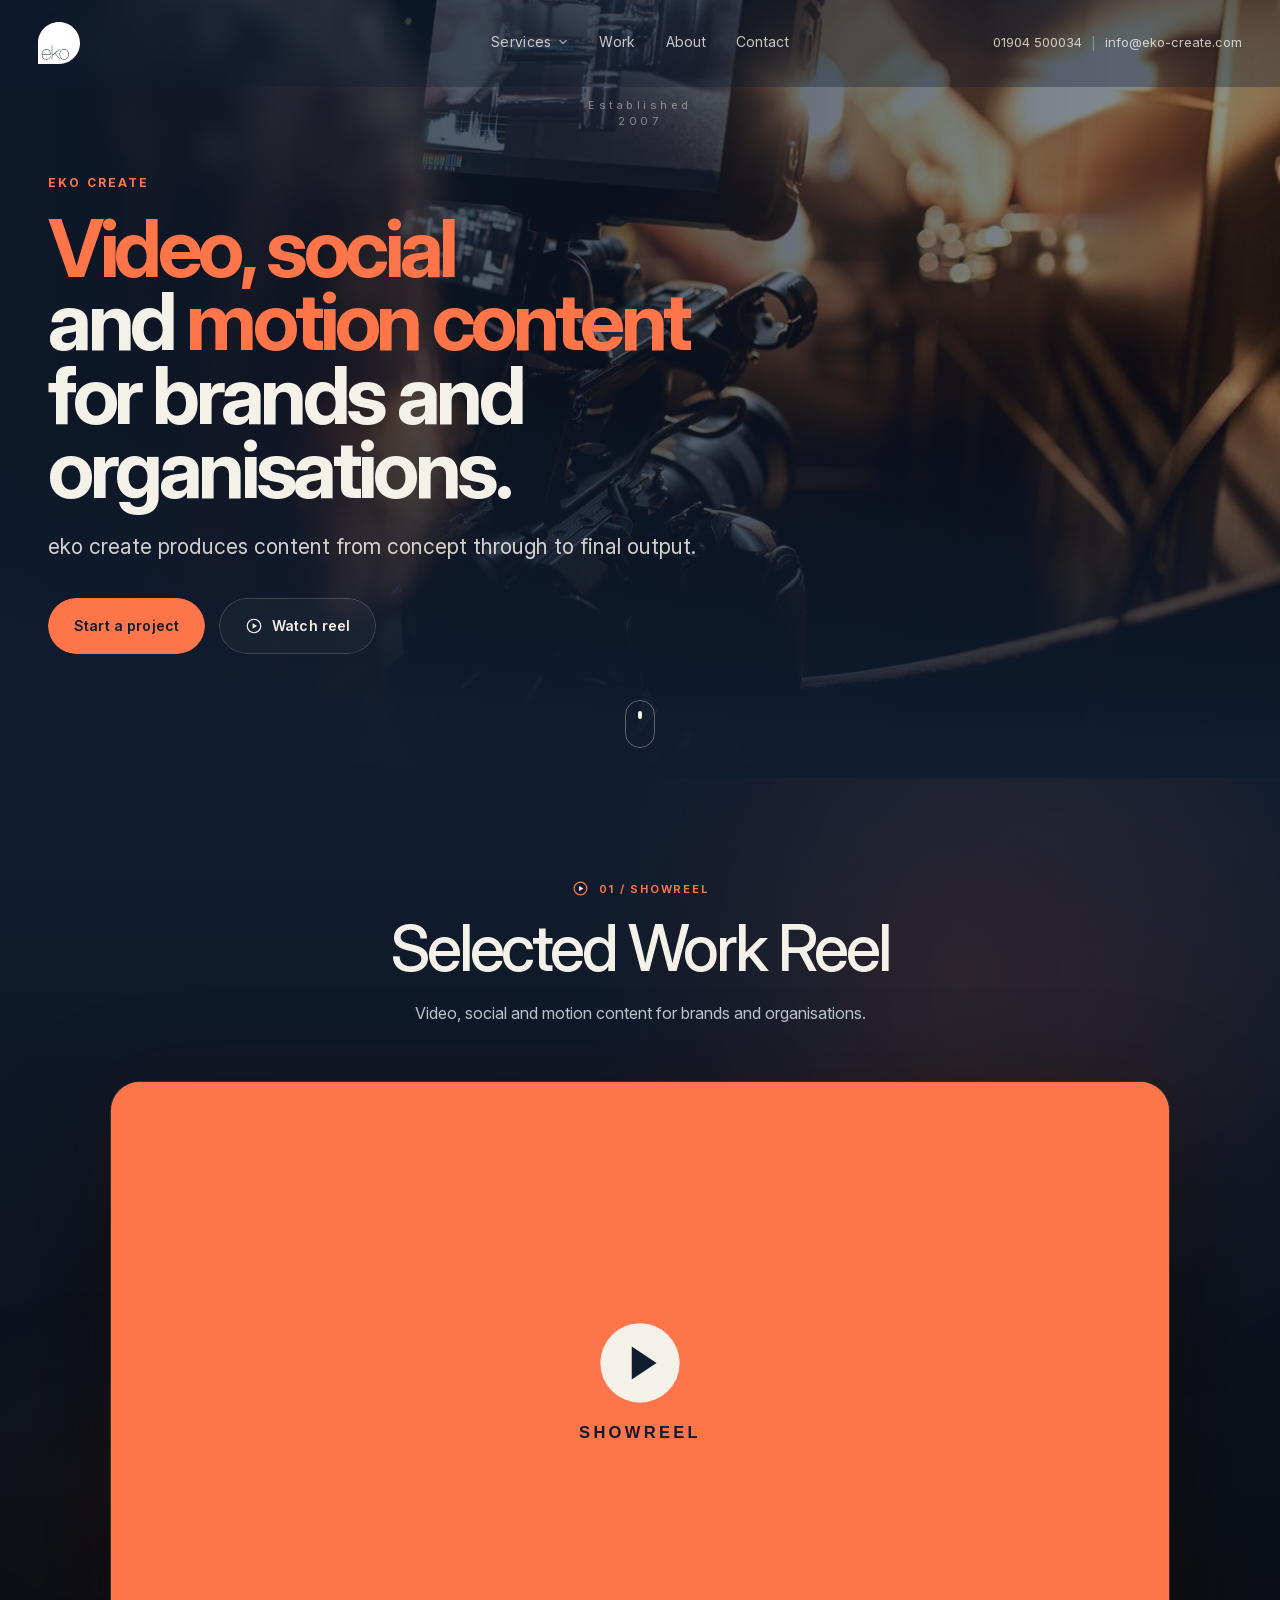
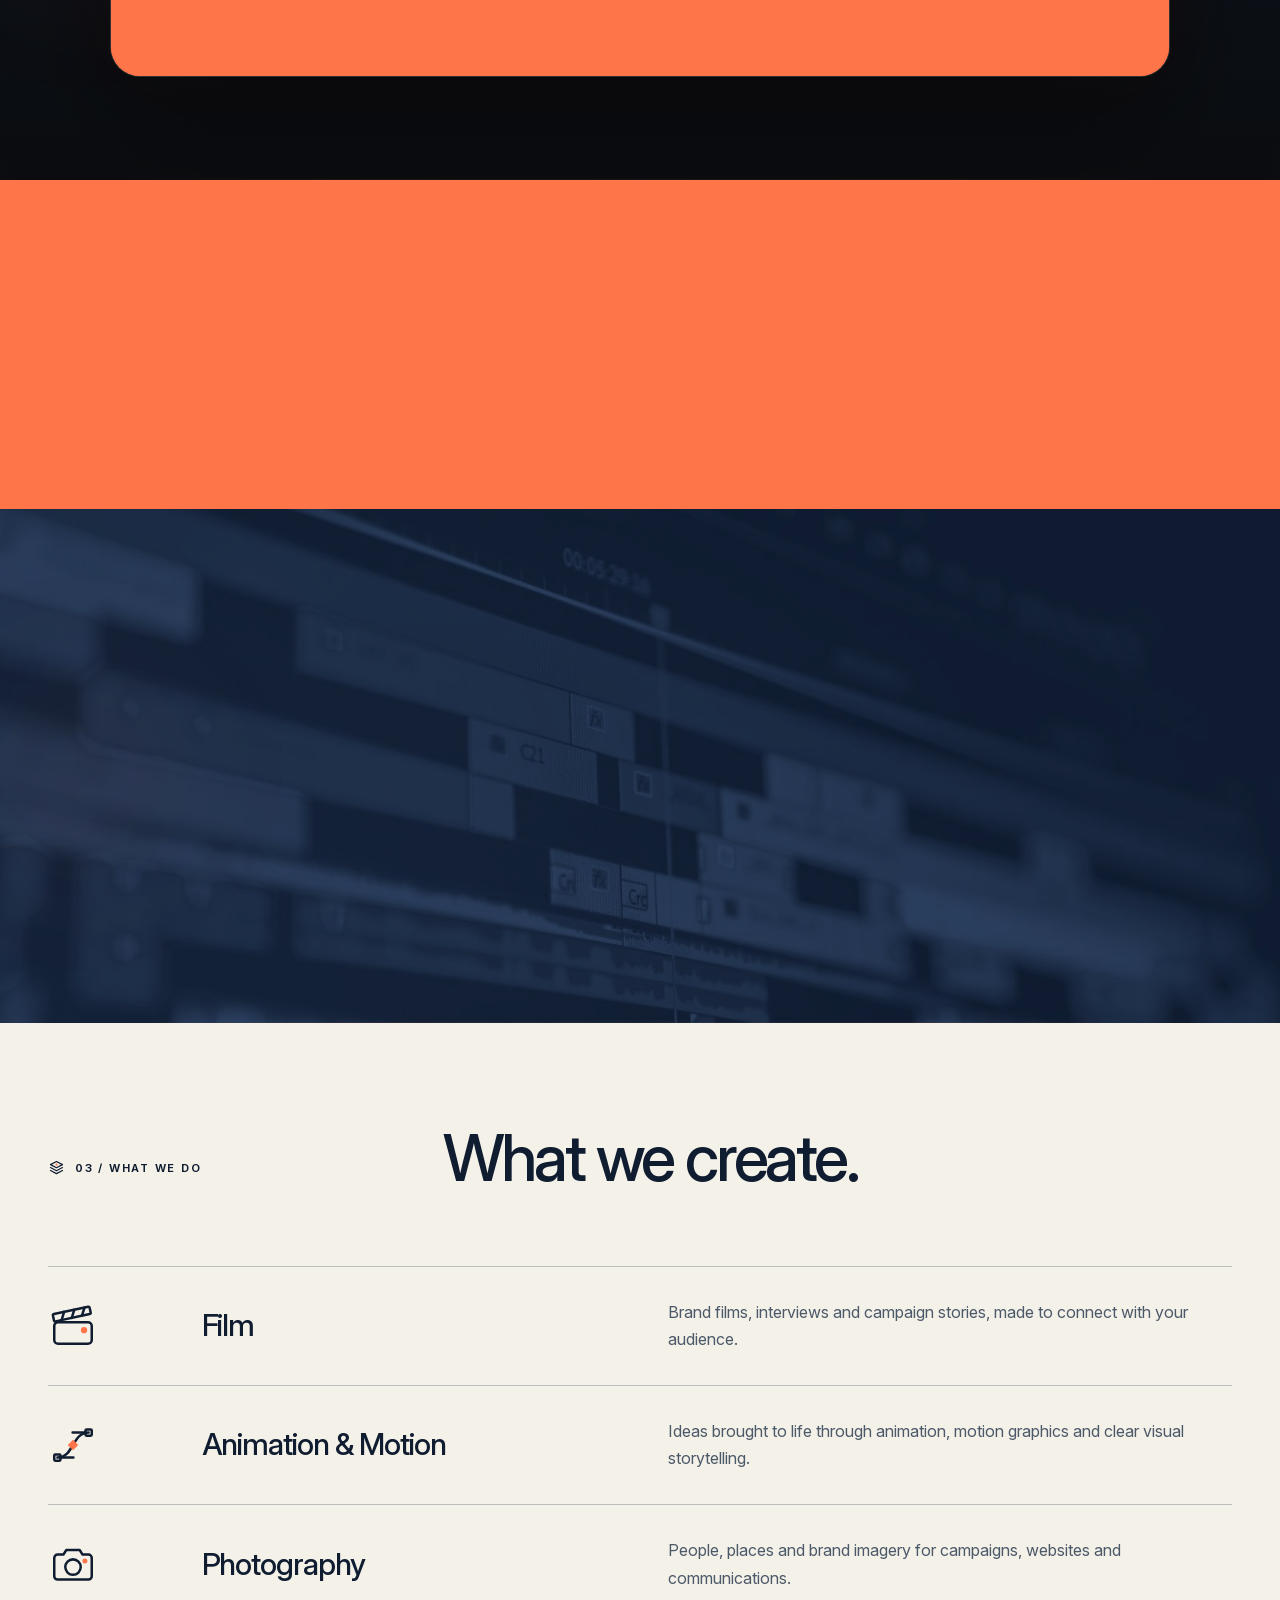
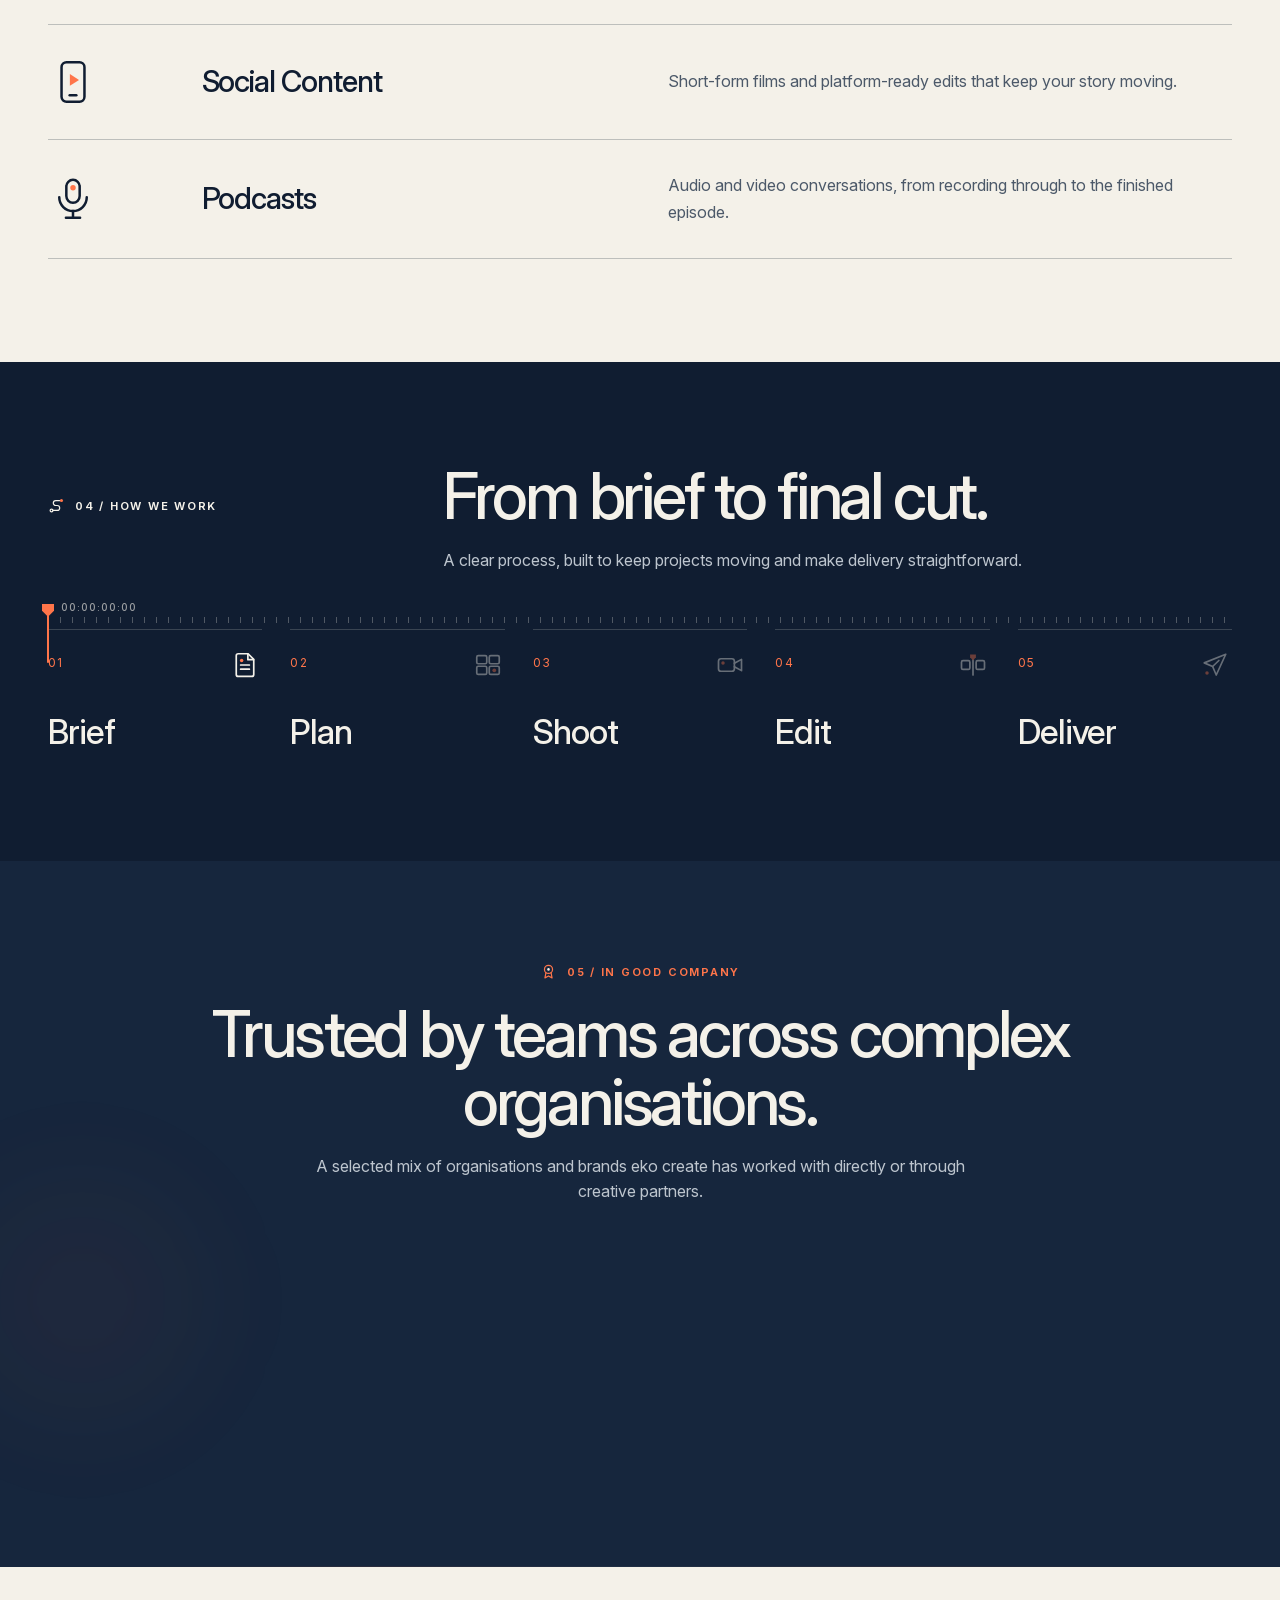
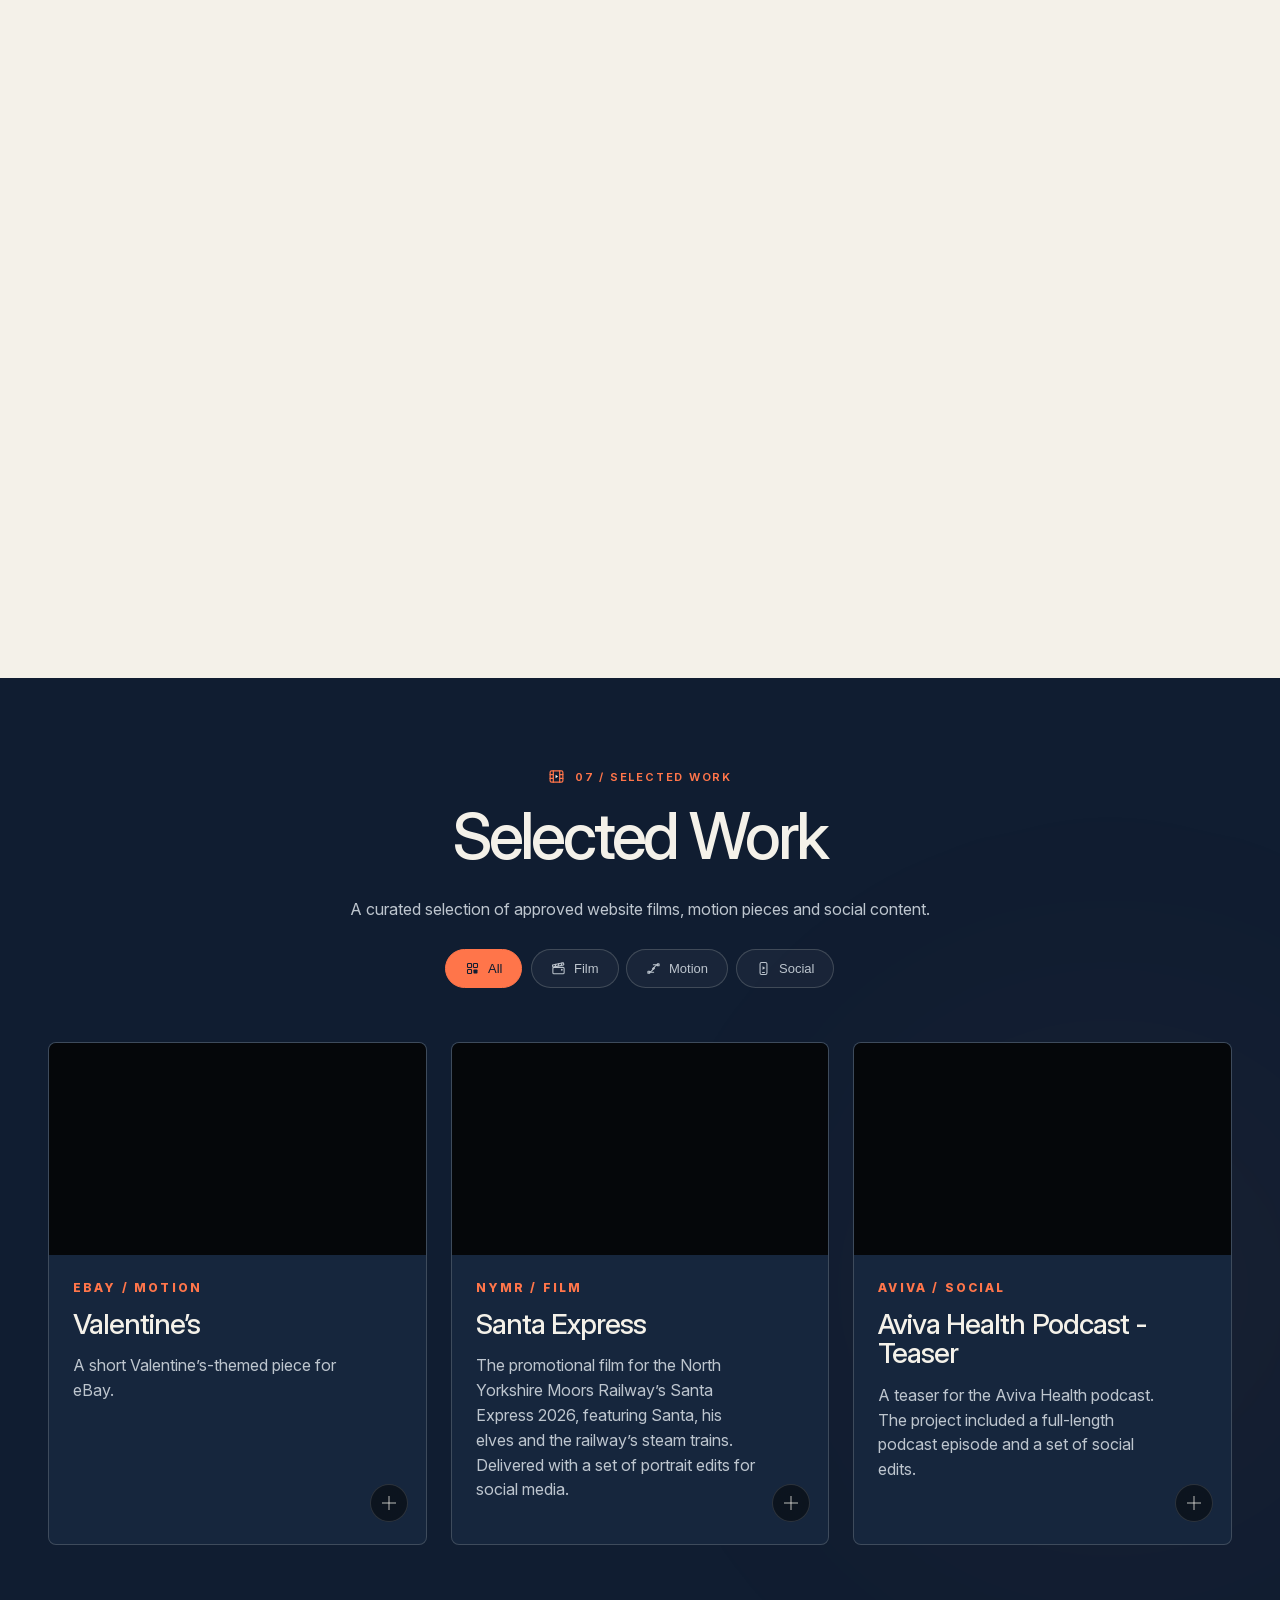
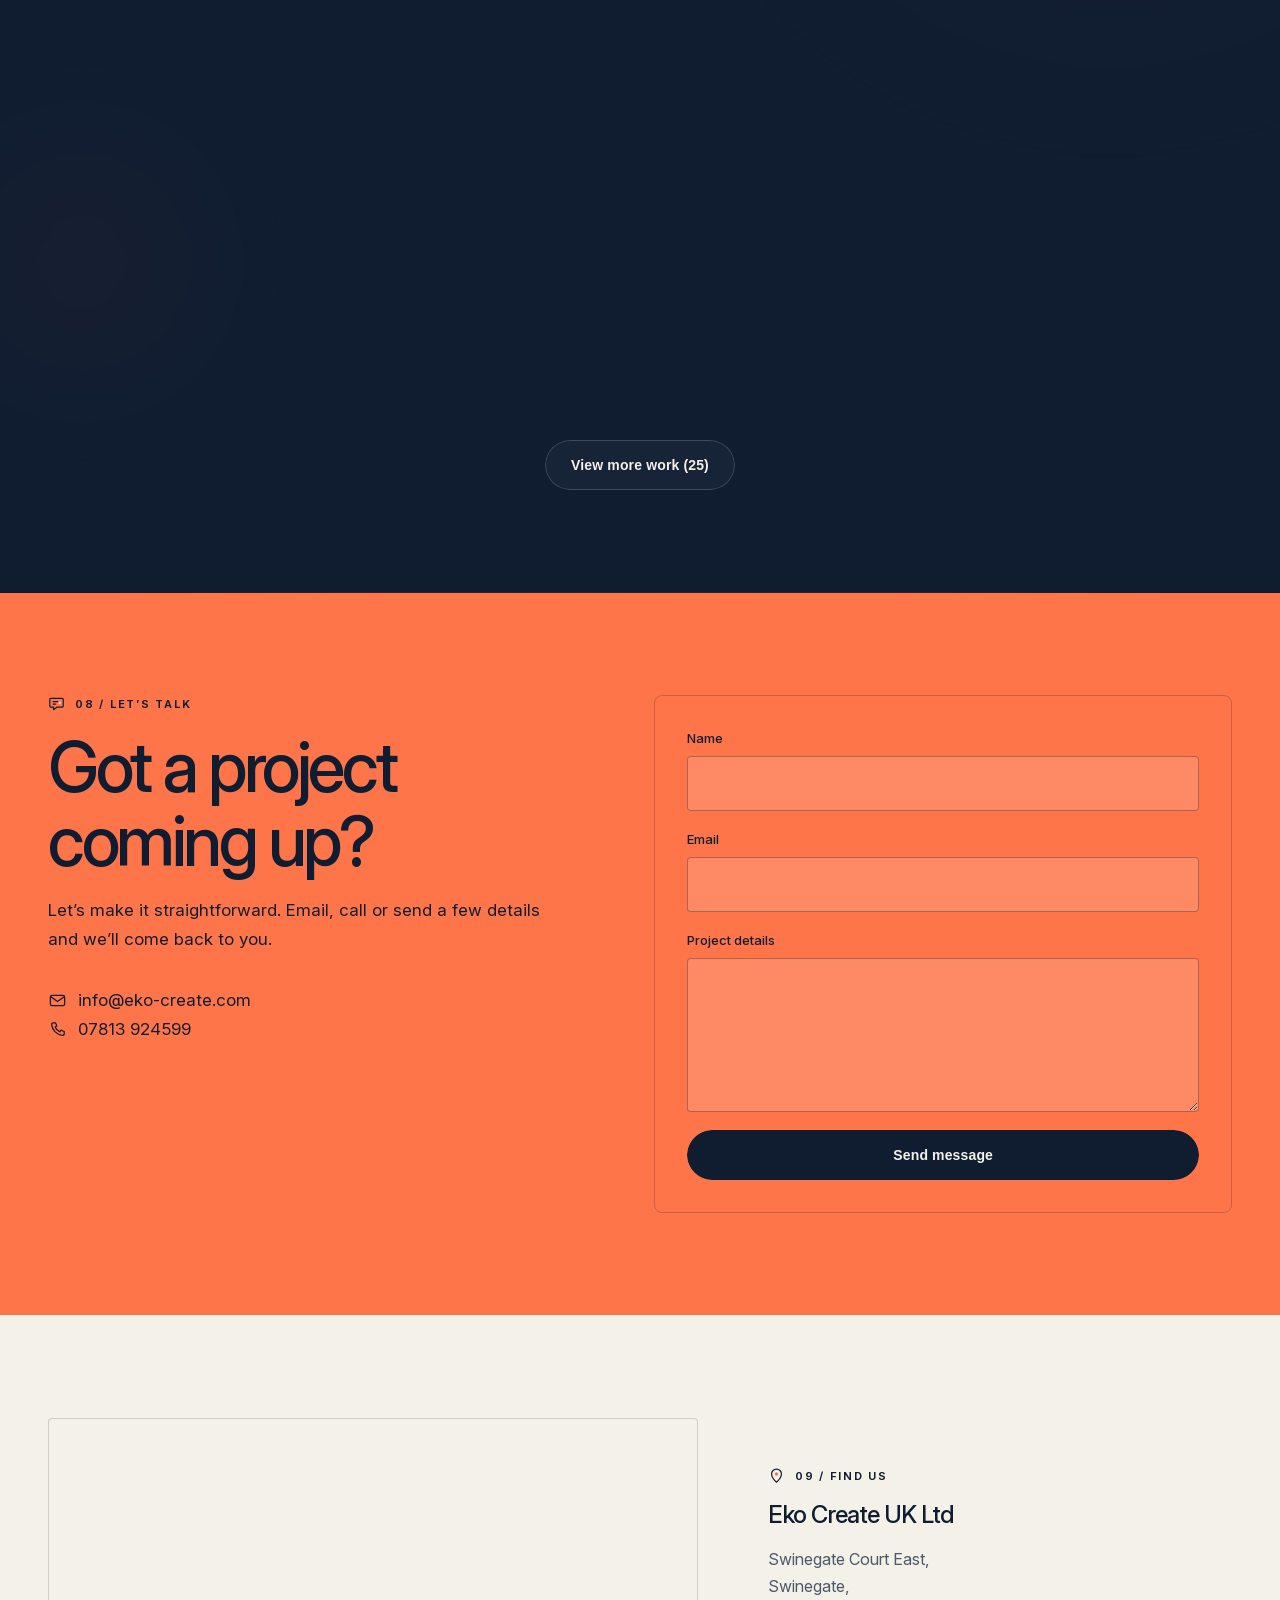
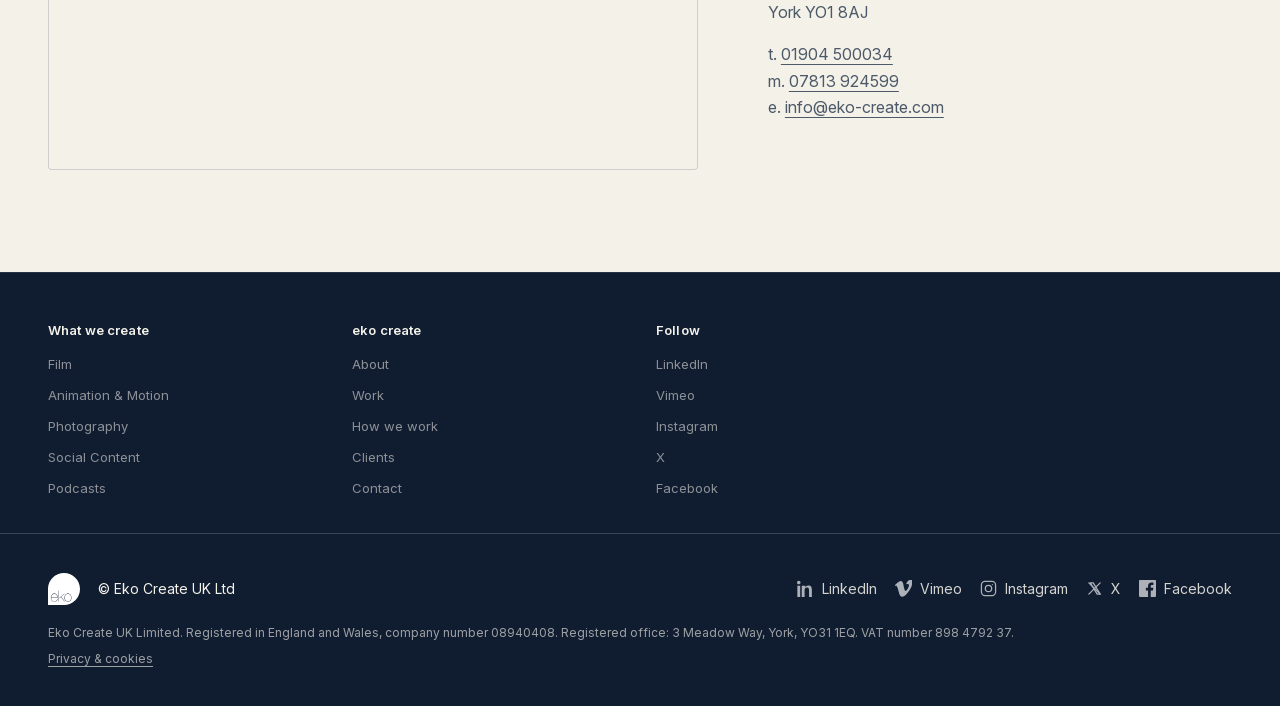
==== commit cc04a64c: "Hero: the line under the headline (and the buttons) now fade up after the headline has built in, on " ====
--- a/index.html
+++ b/index.html
@@ -34,11 +34,11 @@
   <!-- Hero video on desktop: hide the photo from the very first paint so it doesn't flash before the video (Claude, 15 Oct 2026) -->
   <script>try{if(matchMedia('(min-width: 981px)').matches&&!matchMedia('(prefers-reduced-motion: reduce)').matches&&!(navigator.connection&&navigator.connection.saveData))document.documentElement.classList.add('hero-video-pending')}catch(e){}</script>
   <link rel="stylesheet" href="assets/css/styles.css">
-  <link rel="stylesheet" href="assets/css/hybrid.css?v=20261016-s1">
+  <link rel="stylesheet" href="assets/css/hybrid.css?v=20261017-h1">
   <link rel="stylesheet" href="assets/css/icons.css?v=20261015-n1">
-  <link rel="stylesheet" href="assets/css/motion.css?v=20261017-p1">
+  <link rel="stylesheet" href="assets/css/motion.css?v=20261017-p2">
   <script>try{if(!matchMedia('(prefers-reduced-motion: reduce)').matches){document.documentElement.classList.add('mx');if(matchMedia('(min-width: 981px)').matches)document.documentElement.classList.add('mx-full')}}catch(e){}</script>
-  <script defer src="assets/js/motion.js?v=20261017-p1"></script>
+  <script defer src="assets/js/motion.js?v=20261017-p2"></script>
   <!-- Business details for search engines. Every value is taken from this page or from Eko's Google listing. -->
   <script type="application/ld+json">
 {
@@ -233,8 +233,8 @@
 
         <p class="eyebrow" data-animate="fade-up">eko create</p>
         <h1 class="hero-title" data-animate="split-lines"><span><em class="hero-accent">Video, social</em></span> <span>and <em class="hero-accent">motion content</em></span> <span>for brands and</span> <span>organisations.</span></h1>
-        <p class="hero-copy" data-animate="fade-up" data-delay="160">eko create produces content from concept through to final output.</p>
-        <div class="hero-actions" data-animate="fade-up" data-delay="260">
+        <p class="hero-copy" data-animate="fade-up" data-delay="1250">eko create produces content from concept through to final output.</p>
+        <div class="hero-actions" data-animate="fade-up" data-delay="1420">
           <a class="btn btn-primary" href="#contact">Start a project</a>
           <a class="btn btn-ghost" href="#reel" data-reel-trigger><svg class="ico b-ico" aria-hidden="true" focusable="false"><use href="#i-play"/></svg>Watch reel</a>
         </div>
--- a/assets/css/hybrid.css
+++ b/assets/css/hybrid.css
@@ -129,3 +129,5 @@
 .about-section h2,.about-section .section-kicker{color:var(--navy)!important}
 .about-section .section-intro{color:#4c5969}
 .about-section::before,.about-section::after{display:none}
+/* Homepage hero: the line under the headline stays hidden until its turn, then fades up to its usual strength (Claude, 17 Oct 2026). */
+.hero-copy[data-animate]:not(.in-view){opacity:0}.hero-copy[data-animate].in-view{opacity:.85}
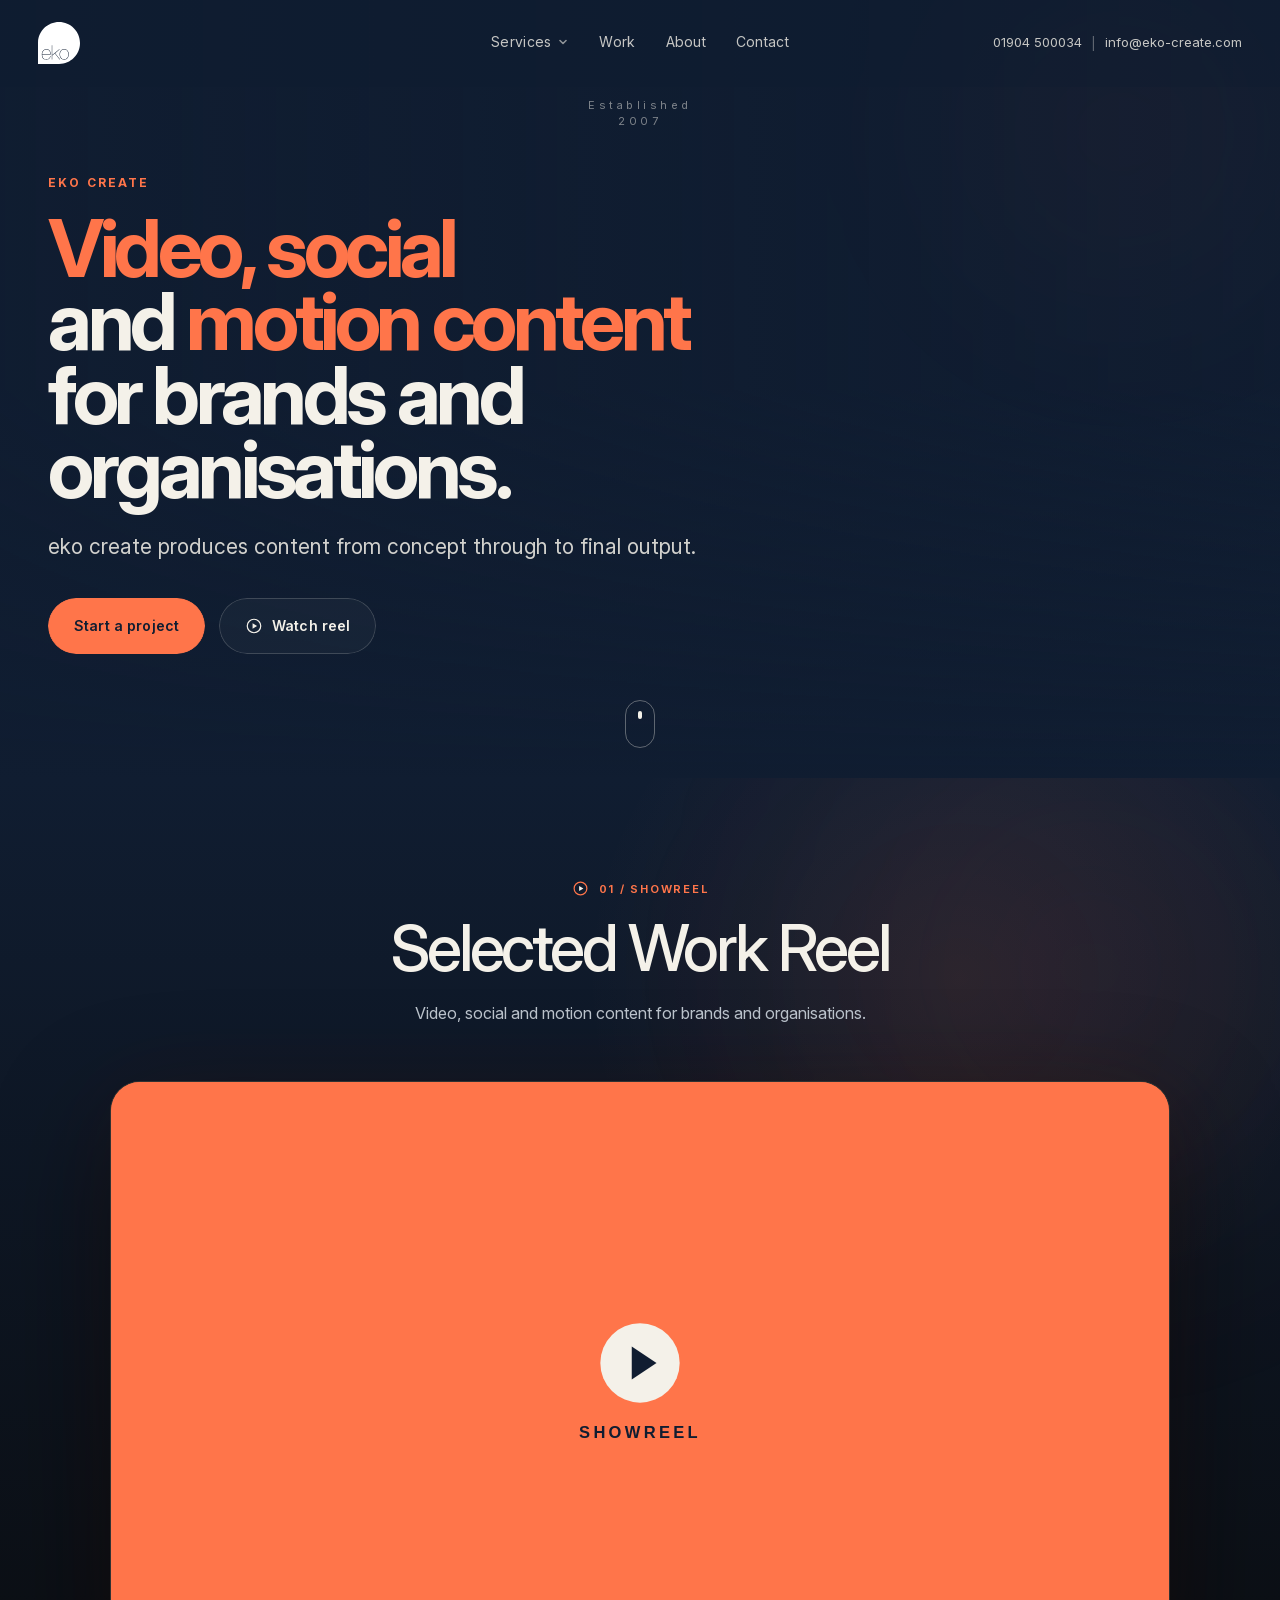
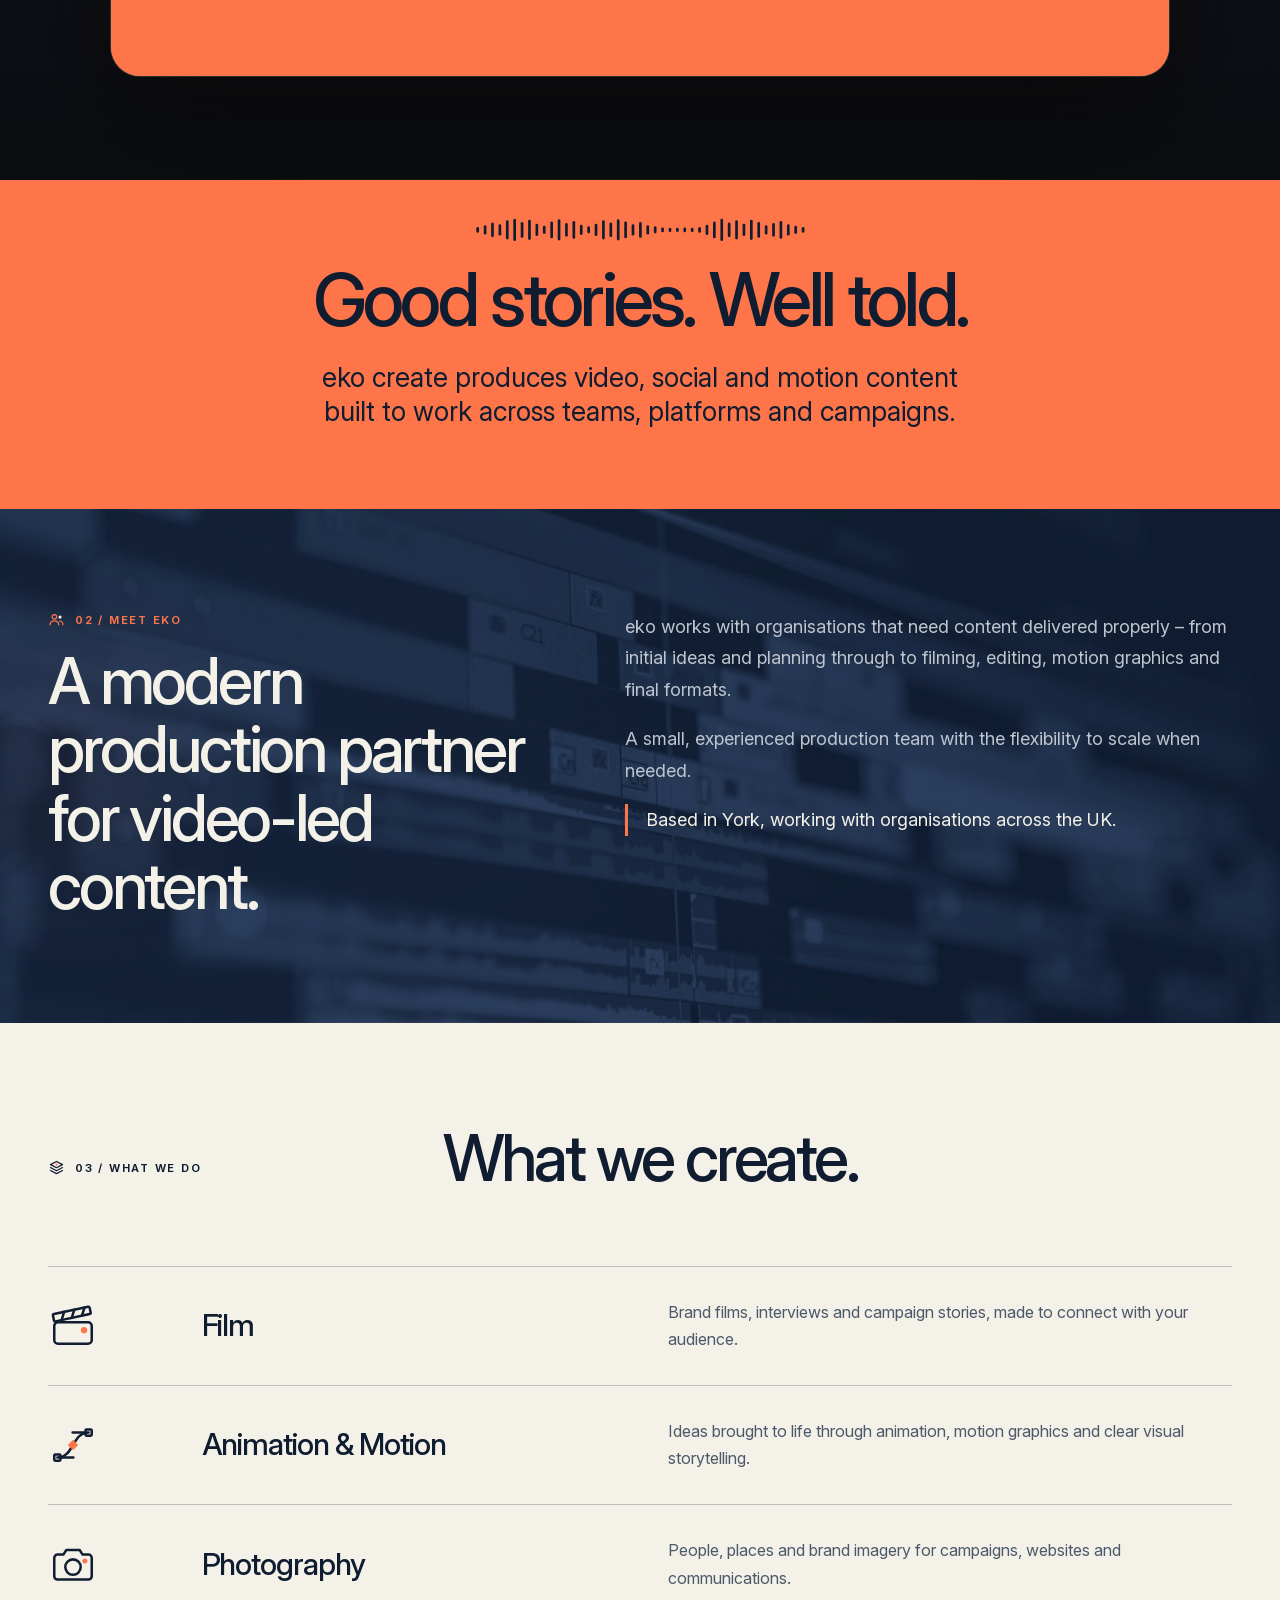
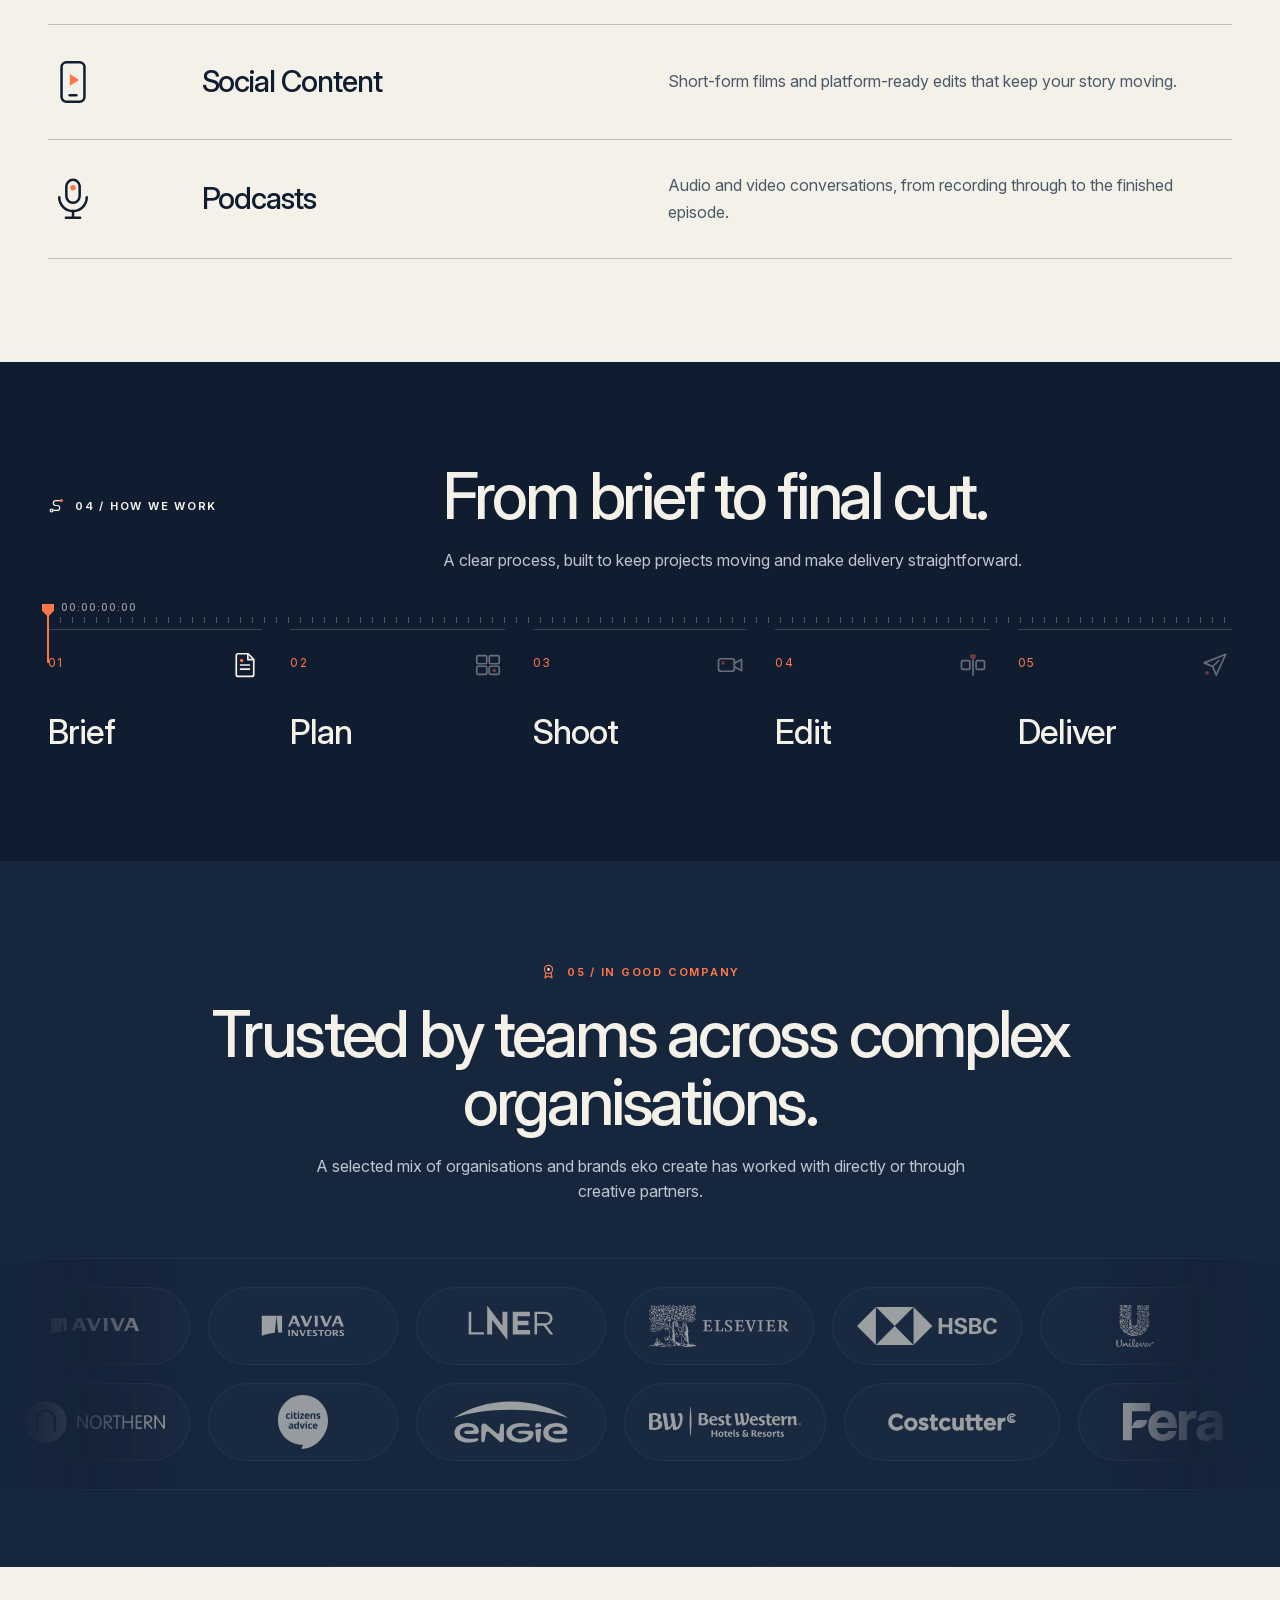
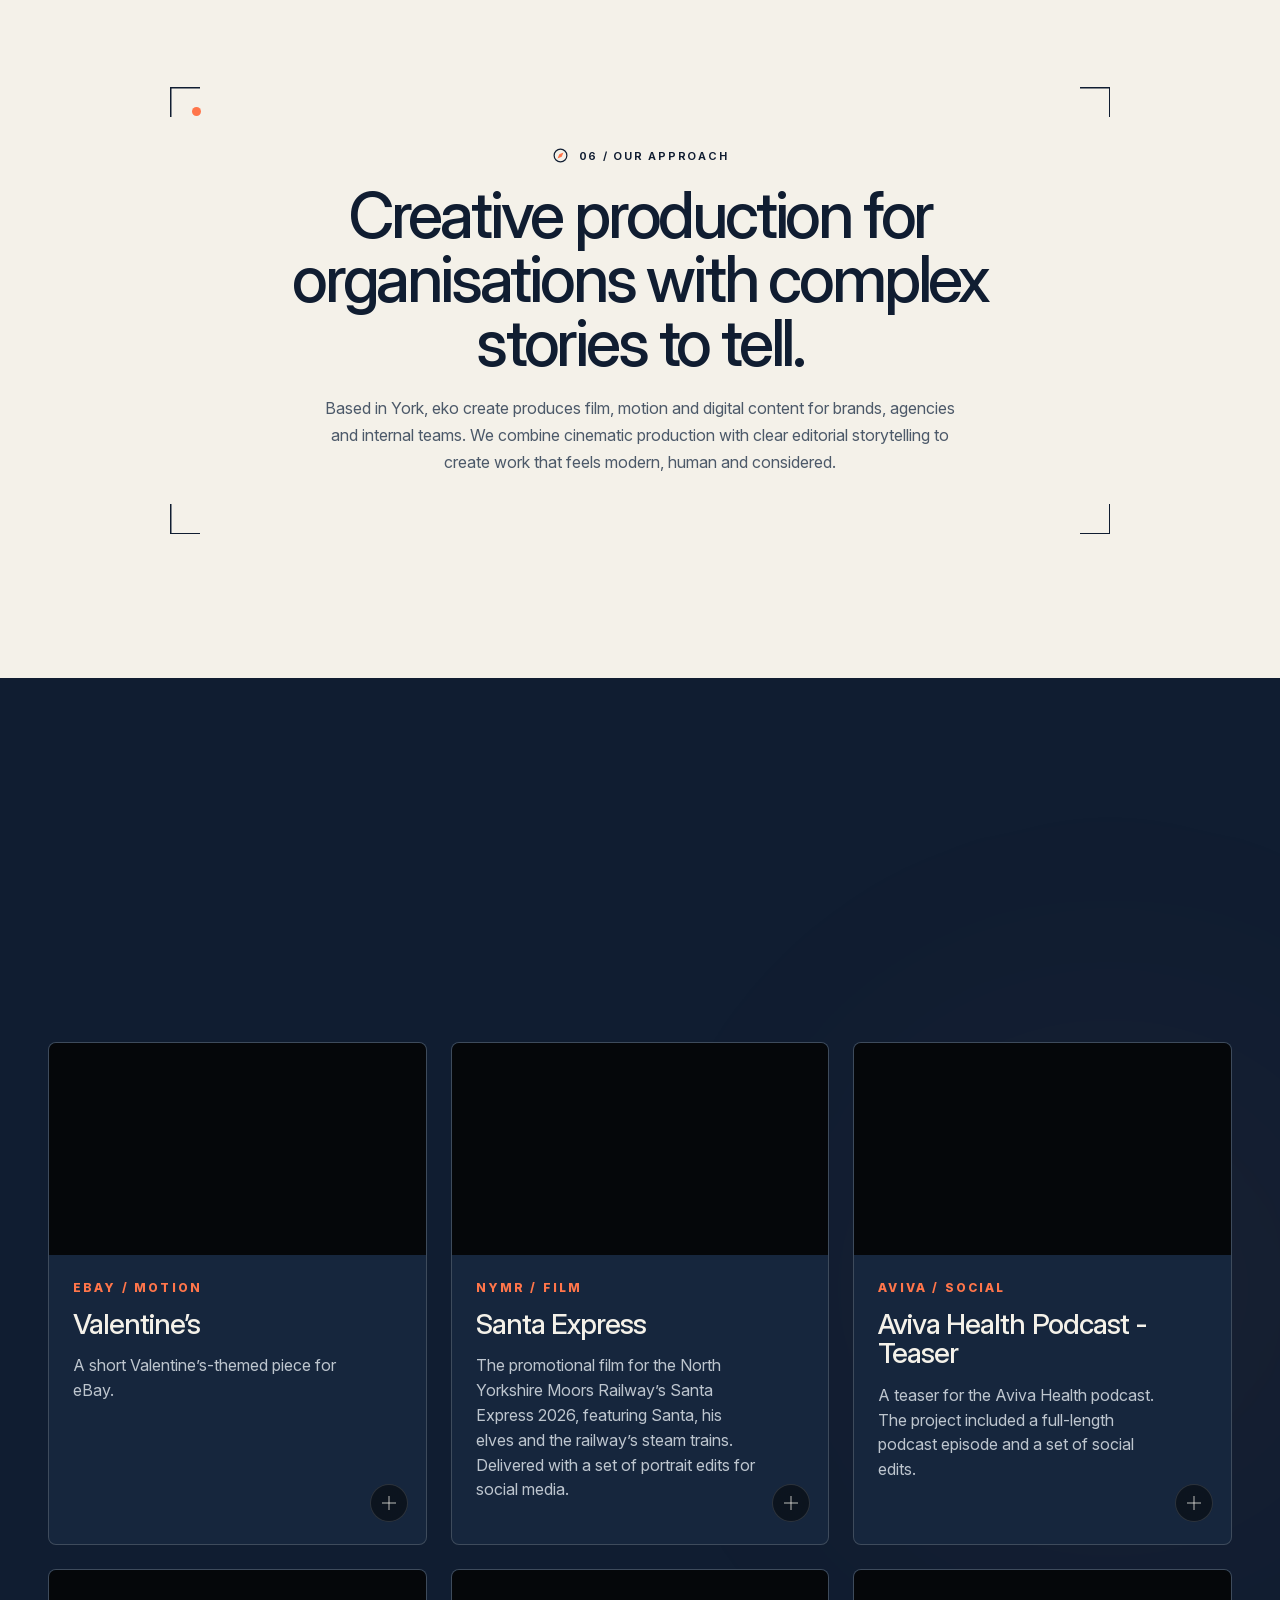
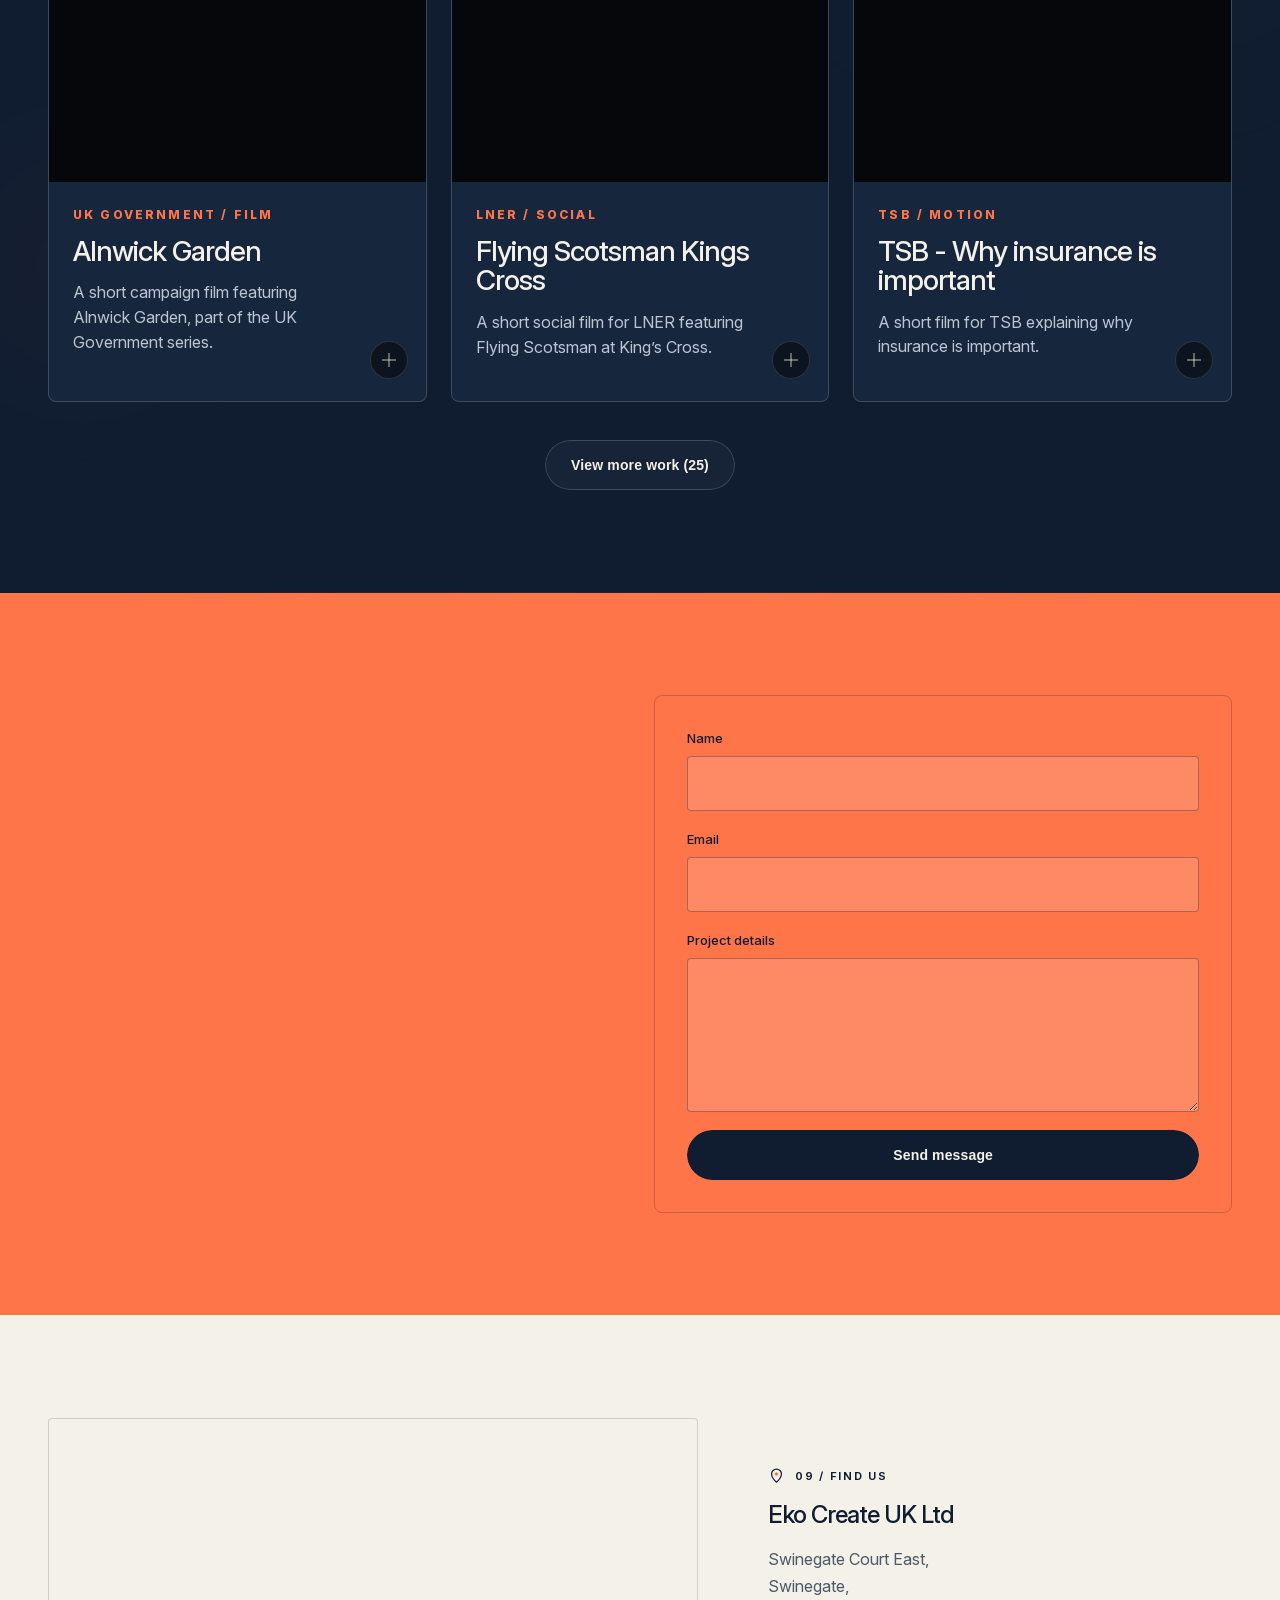
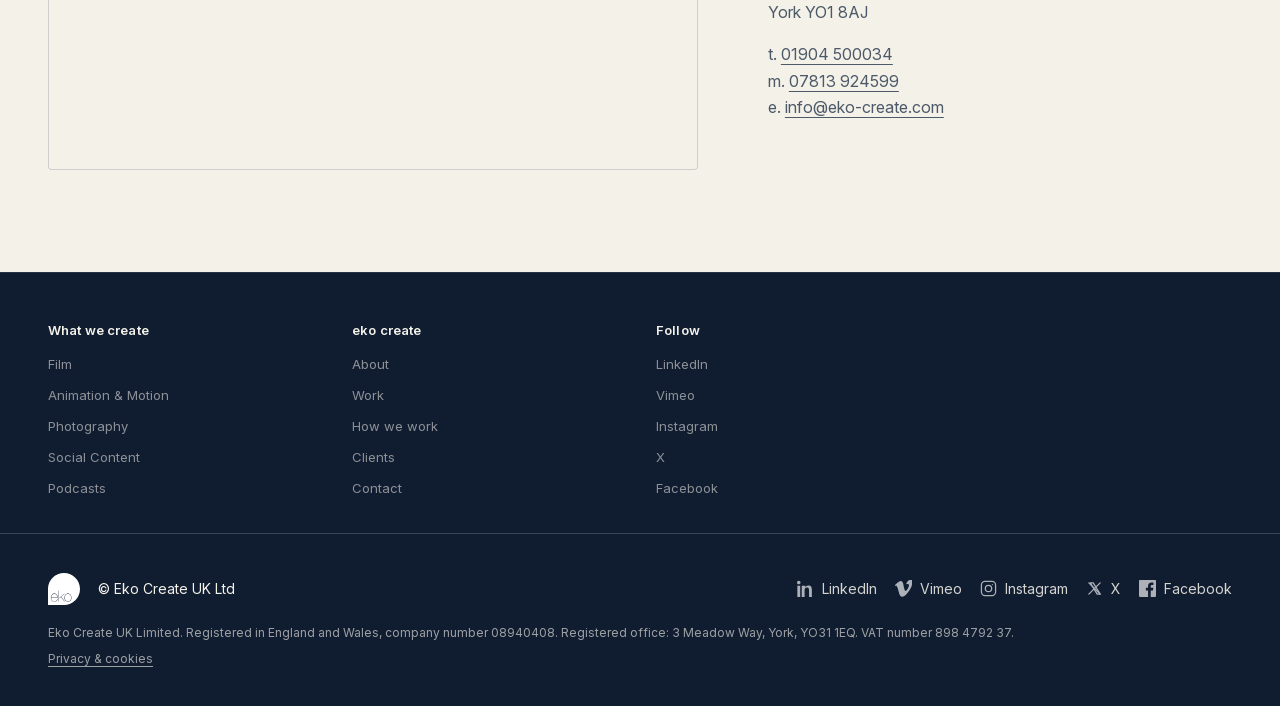
==== commit 66e30ee2: "About: founder block keeps the photo and heading on the left, text on the right Co-Authored-By: Clau" ====
--- a/index.html
+++ b/index.html
@@ -36,9 +36,9 @@
   <link rel="stylesheet" href="assets/css/styles.css">
   <link rel="stylesheet" href="assets/css/hybrid.css?v=20261017-h1">
   <link rel="stylesheet" href="assets/css/icons.css?v=20261015-n1">
-  <link rel="stylesheet" href="assets/css/motion.css?v=20261017-p2">
+  <link rel="stylesheet" href="assets/css/motion.css?v=20261018-f1">
   <script>try{if(!matchMedia('(prefers-reduced-motion: reduce)').matches){document.documentElement.classList.add('mx');if(matchMedia('(min-width: 981px)').matches)document.documentElement.classList.add('mx-full')}}catch(e){}</script>
-  <script defer src="assets/js/motion.js?v=20261017-p2"></script>
+  <script defer src="assets/js/motion.js?v=20261018-f1"></script>
   <!-- Business details for search engines. Every value is taken from this page or from Eko's Google listing. -->
   <script type="application/ld+json">
 {
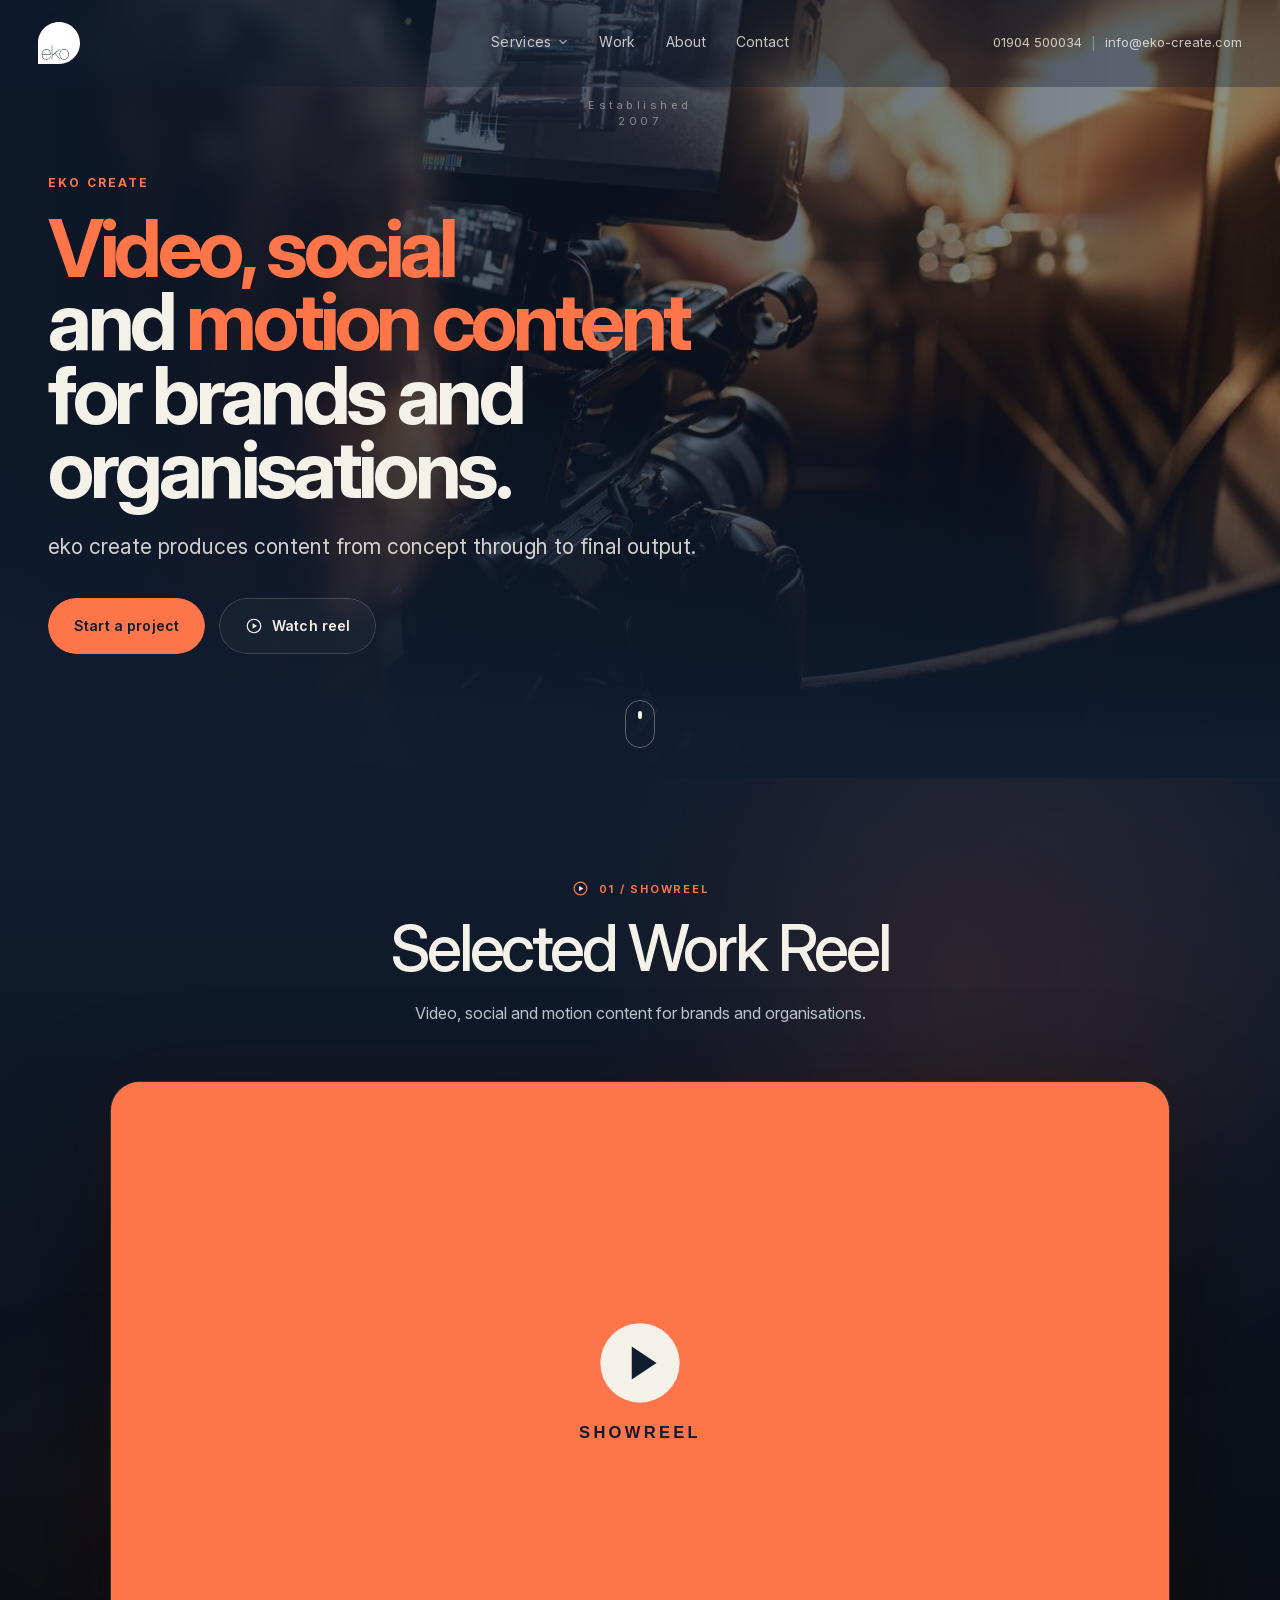
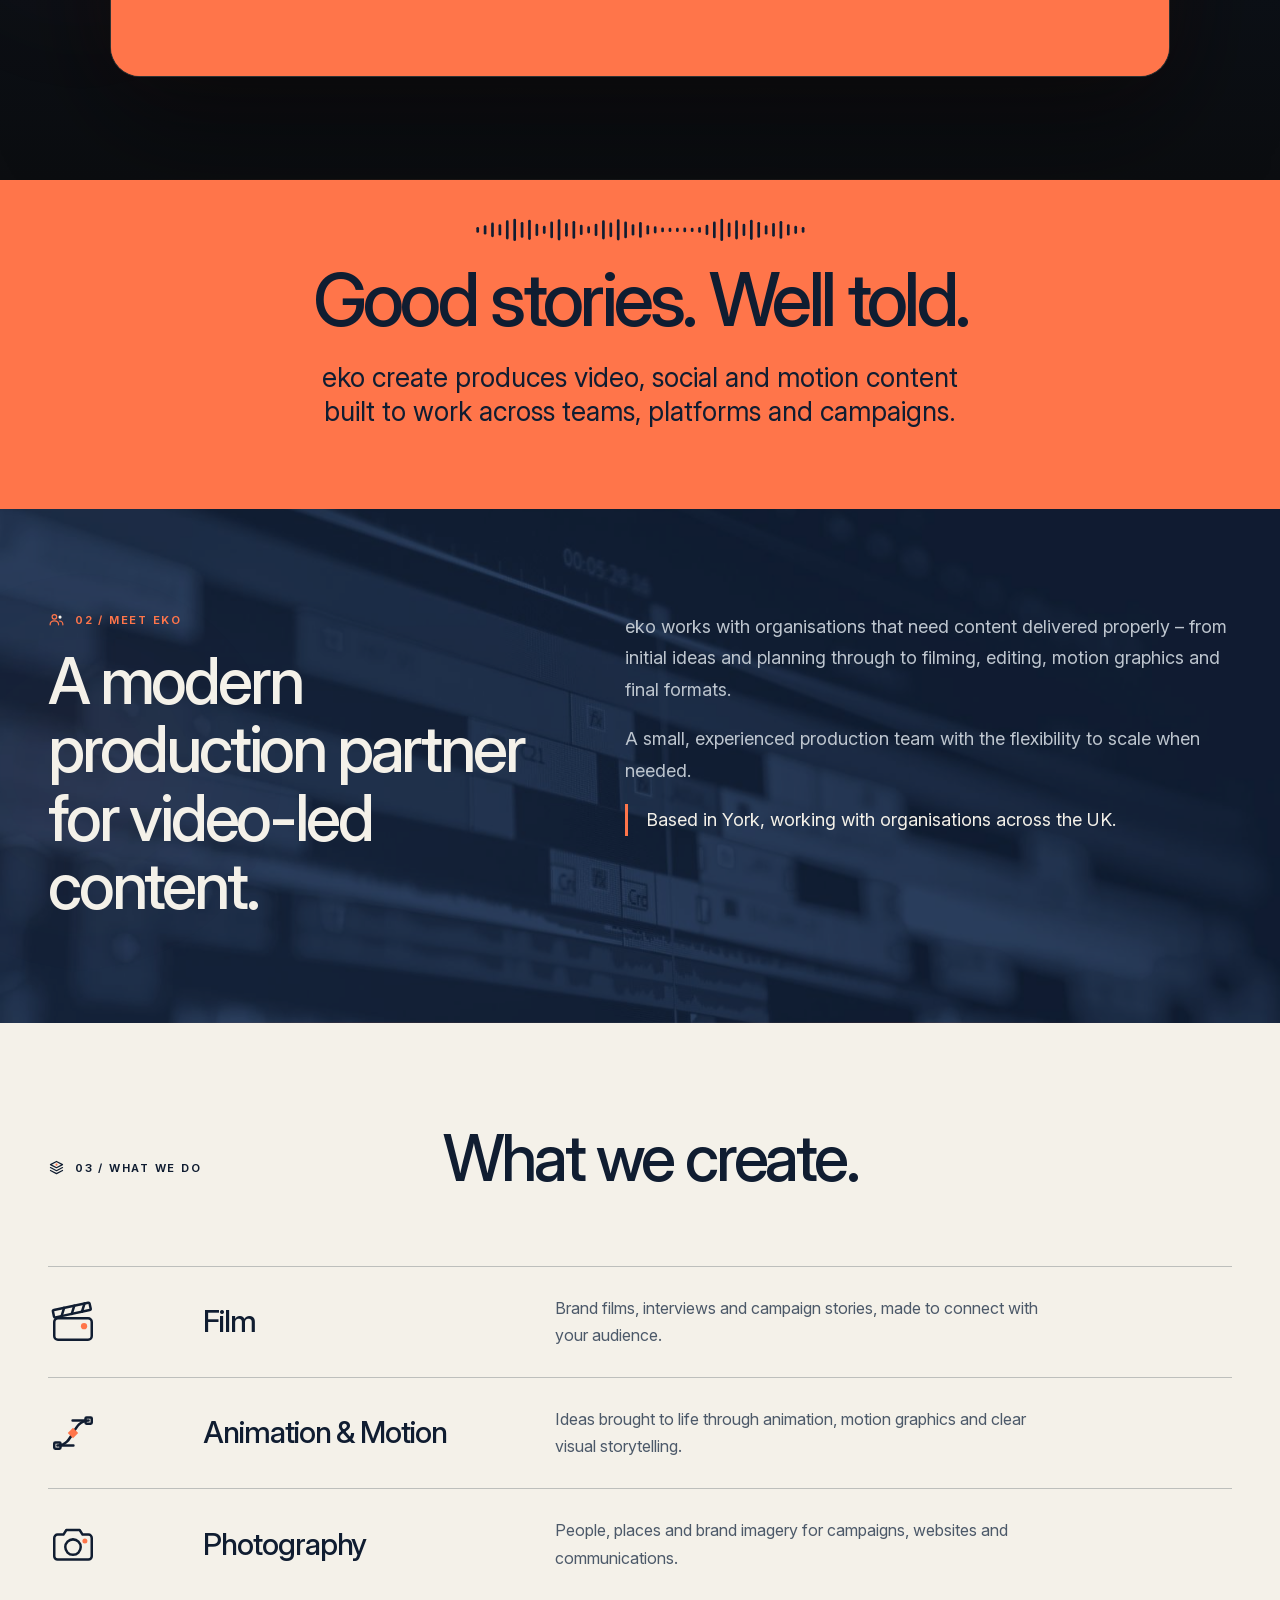
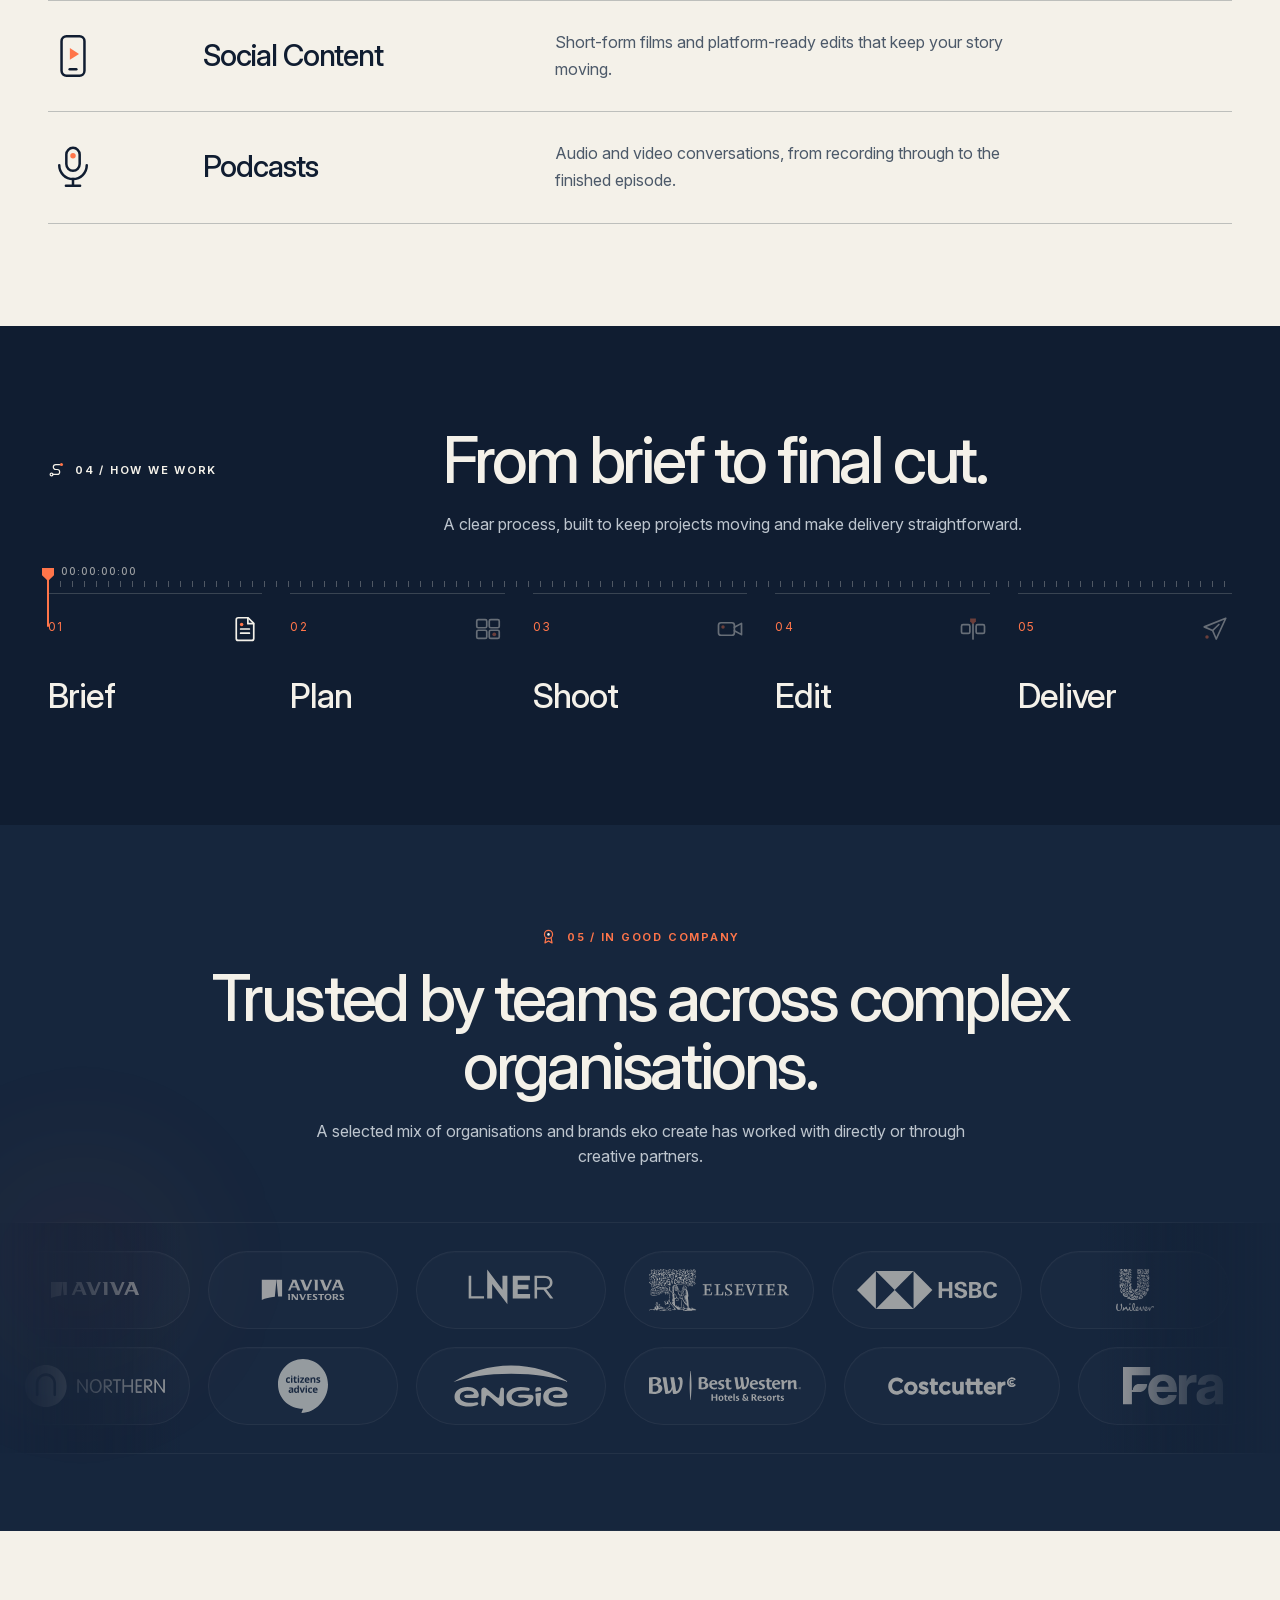
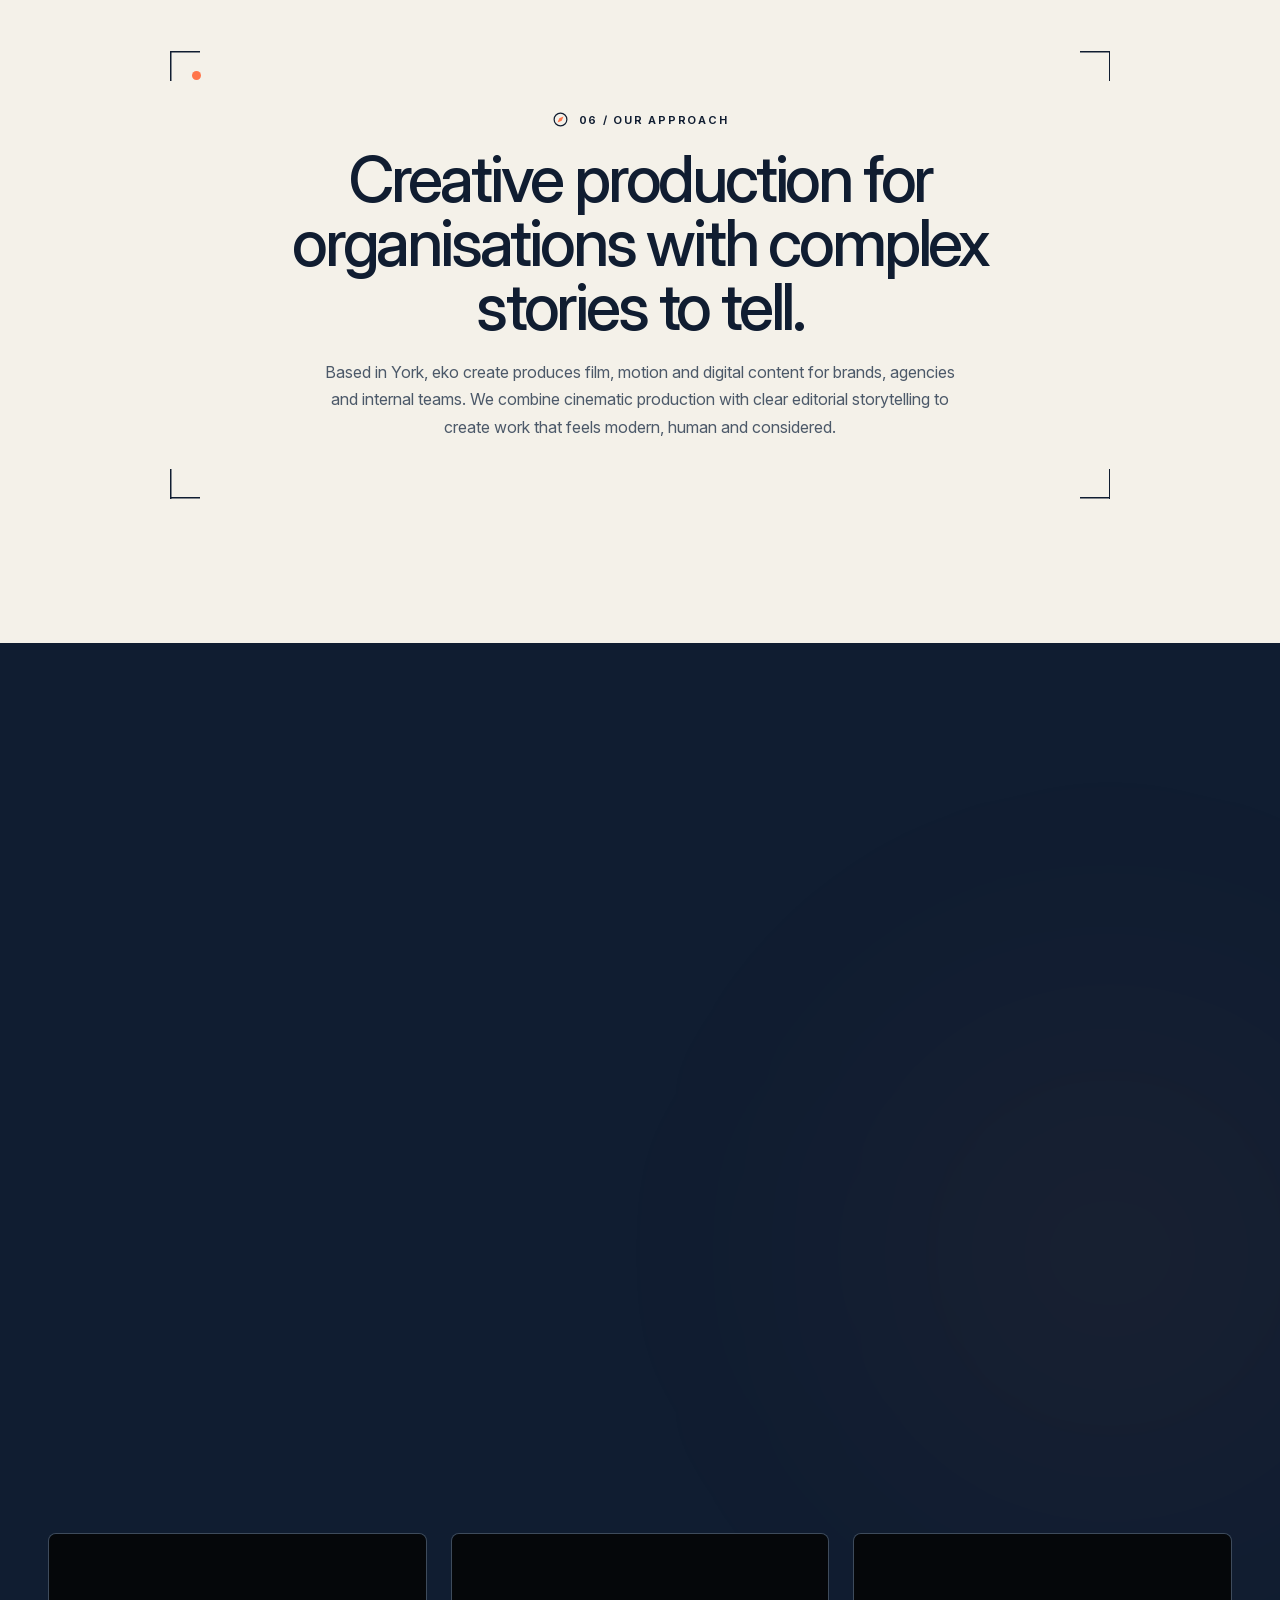
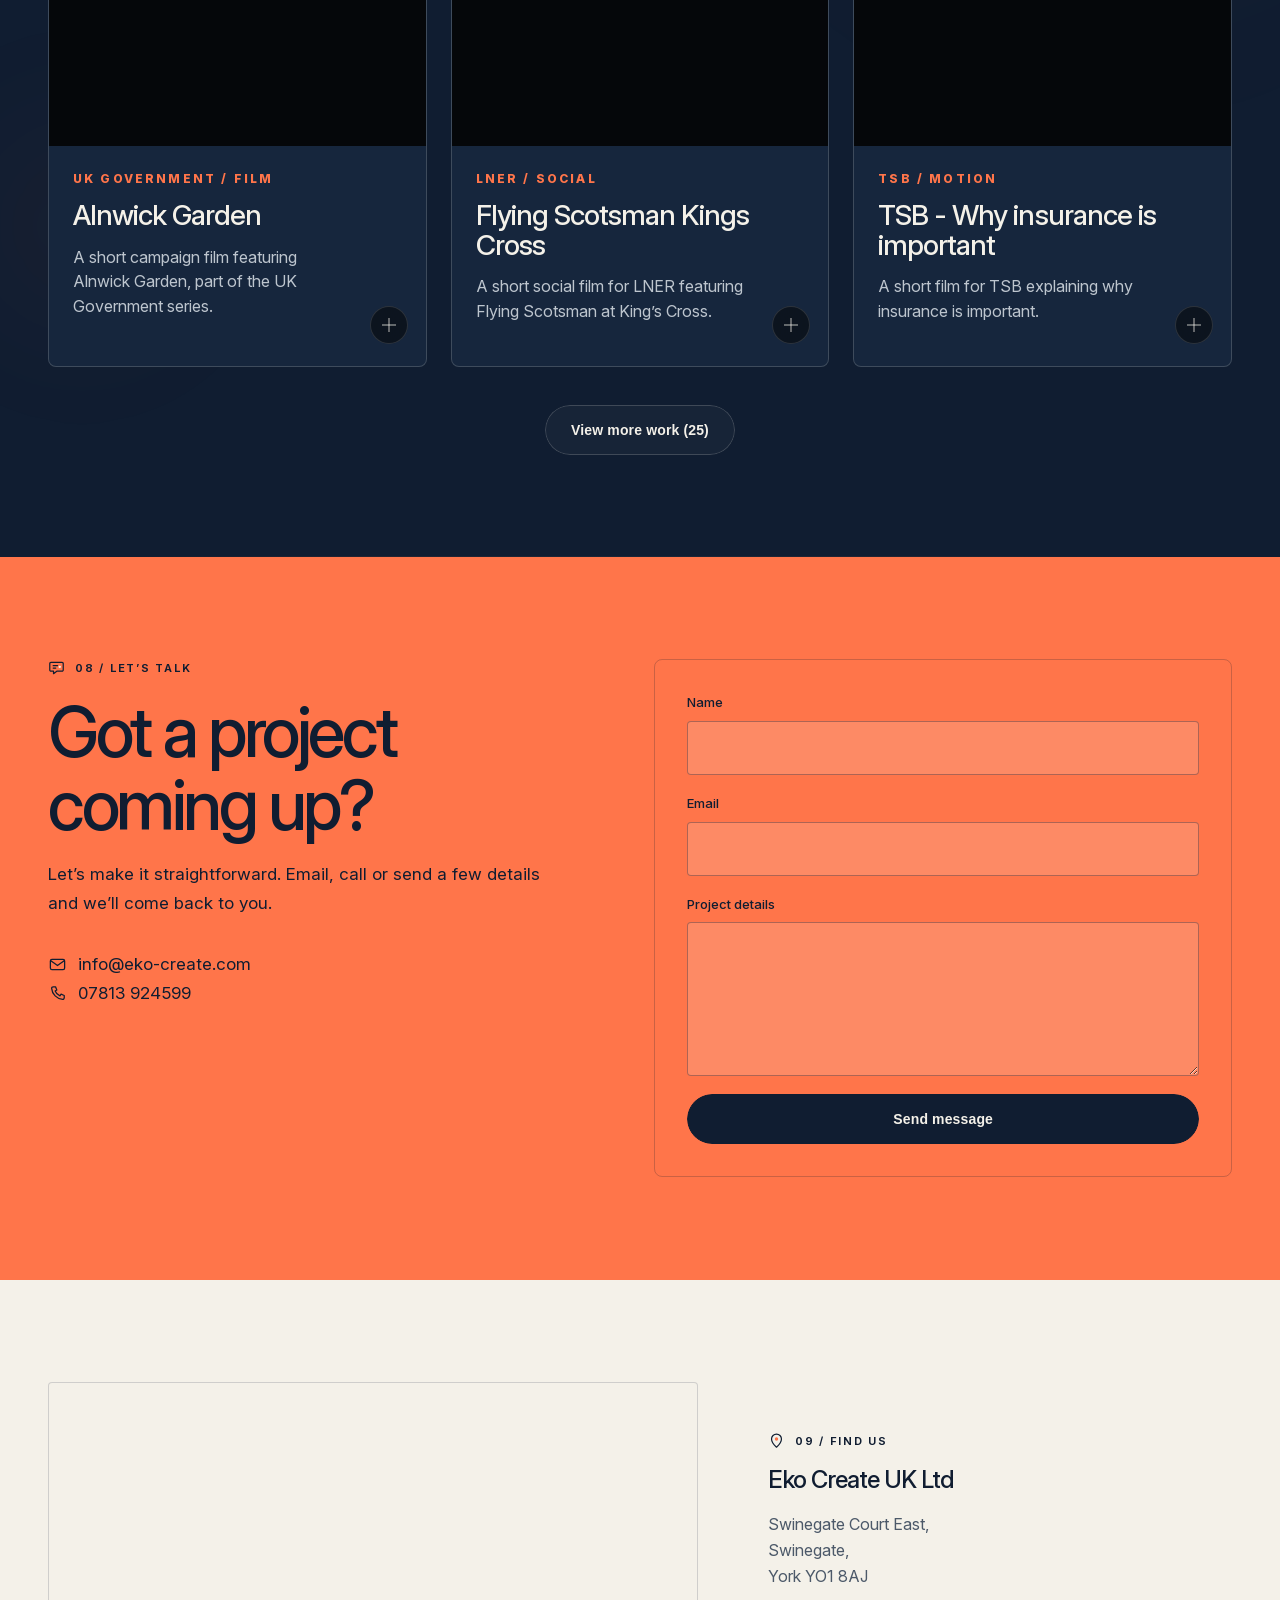
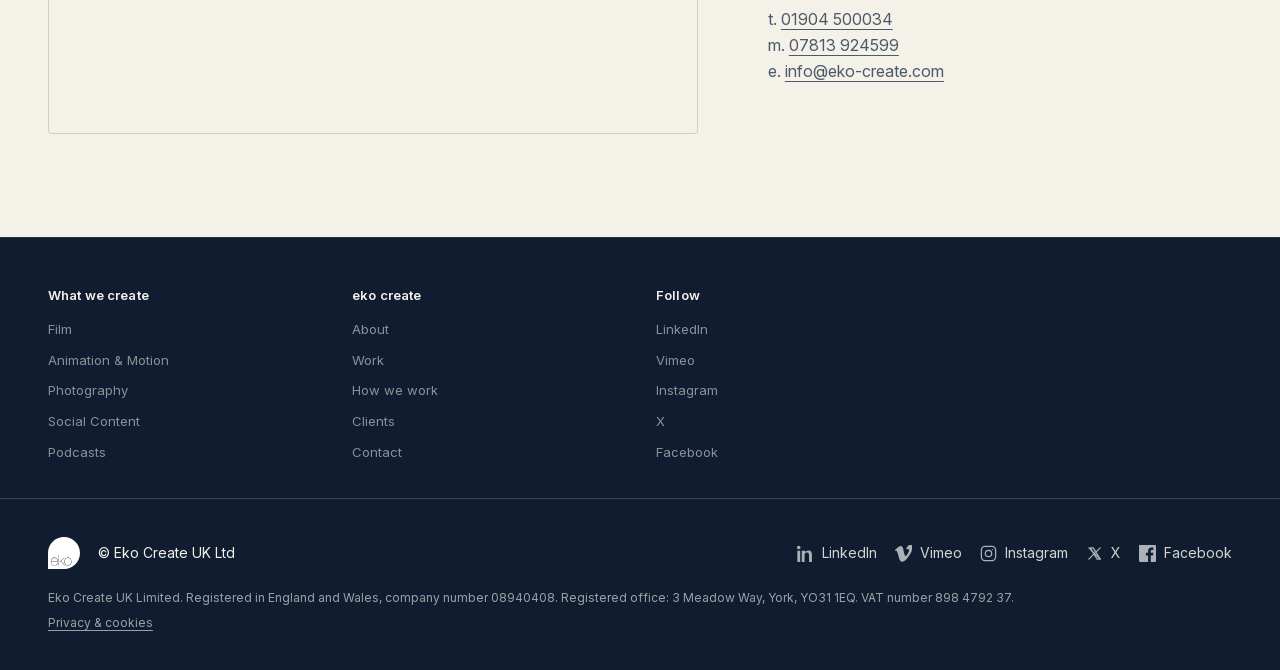
==== commit 6ebccba0: "Homepage services list: tighter title-to-description gap (~25%), rows ~12% less padding, description" ====
--- a/index.html
+++ b/index.html
@@ -35,8 +35,8 @@
   <script>try{if(matchMedia('(min-width: 981px)').matches&&!matchMedia('(prefers-reduced-motion: reduce)').matches&&!(navigator.connection&&navigator.connection.saveData))document.documentElement.classList.add('hero-video-pending')}catch(e){}</script>
   <link rel="stylesheet" href="assets/css/styles.css">
   <link rel="stylesheet" href="assets/css/hybrid.css?v=20261017-h1">
-  <link rel="stylesheet" href="assets/css/icons.css?v=20261015-n1">
-  <link rel="stylesheet" href="assets/css/motion.css?v=20261018-f1">
+  <link rel="stylesheet" href="assets/css/icons.css?v=20261019-s1">
+  <link rel="stylesheet" href="assets/css/motion.css?v=20261019-s1">
   <script>try{if(!matchMedia('(prefers-reduced-motion: reduce)').matches){document.documentElement.classList.add('mx');if(matchMedia('(min-width: 981px)').matches)document.documentElement.classList.add('mx-full')}}catch(e){}</script>
   <script defer src="assets/js/motion.js?v=20261018-f1"></script>
   <!-- Business details for search engines. Every value is taken from this page or from Eko's Google listing. -->
--- a/assets/css/icons.css
+++ b/assets/css/icons.css
@@ -181,3 +181,6 @@
   html.hero-video-pending .hero.video-fallback .hero-media{opacity:1;transition:opacity .8s ease}
 }
 /* Top nav Services panel: moved to assets/css/motion.css (Claude, 16 Oct 2026) */
+/* Services list, tightened (Dan, 19 Oct 2026): icon column as before, title-to-description gap about 22% smaller,
+   rows about 12% shorter, descriptions a little narrower so they wrap evenly, still centred on the title. */
+@media(min-width:981px){.service-card{grid-template-columns:123px 320px minmax(0,1fr);padding:28px 0}.service-card p{max-width:31em;margin:0}}
--- a/assets/css/motion.css
+++ b/assets/css/motion.css
@@ -79,8 +79,8 @@
 
 /* ---------- 4. Cards and service links ---------- */
 /* Homepage service cards: an orange line draws across the top and the icon lifts */
-html .service-card{background-image:linear-gradient(var(--mx-orange),var(--mx-orange));background-repeat:no-repeat;background-size:0 2px;background-position:0 0;transition:background-size .8s var(--mx-ease),border-color .4s ease,box-shadow .4s ease}
-html .service-card:hover{background:linear-gradient(var(--mx-orange),var(--mx-orange)) 0 0/100% 2px no-repeat}
+html .service-card{background-image:linear-gradient(var(--mx-orange),var(--mx-orange));background-repeat:no-repeat;background-size:0 1.5px;background-position:0 0;transition:background-size .8s var(--mx-ease),border-color .4s ease,box-shadow .4s ease}
+html .service-card:hover{background:linear-gradient(var(--mx-orange),var(--mx-orange)) 0 0/100% 1.5px no-repeat}
 .service-card .svc-ico,.service-card .service-icon{transition:transform .6s var(--mx-ease)}
 .service-card:hover .svc-ico,.service-card:hover .service-icon{transform:translateY(-4px)}
 .service-card h3 a{transition:color .3s ease}
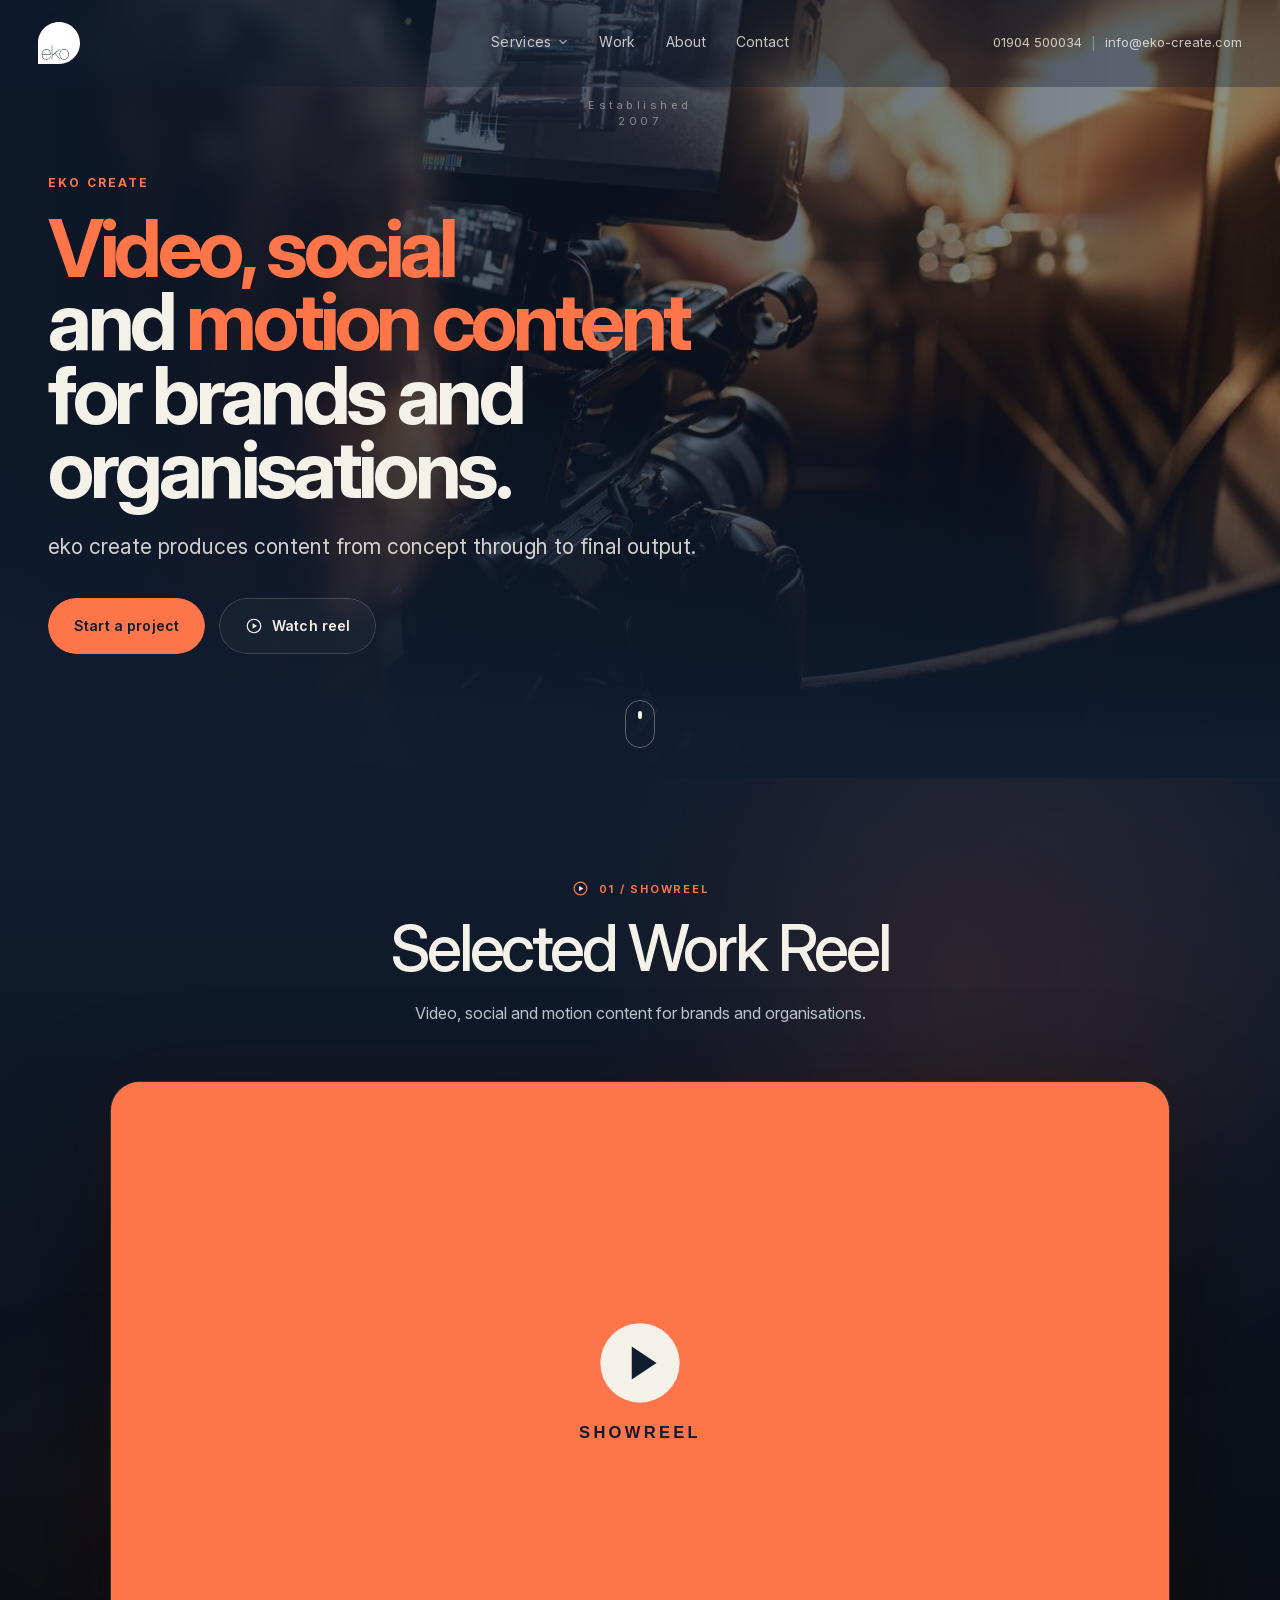
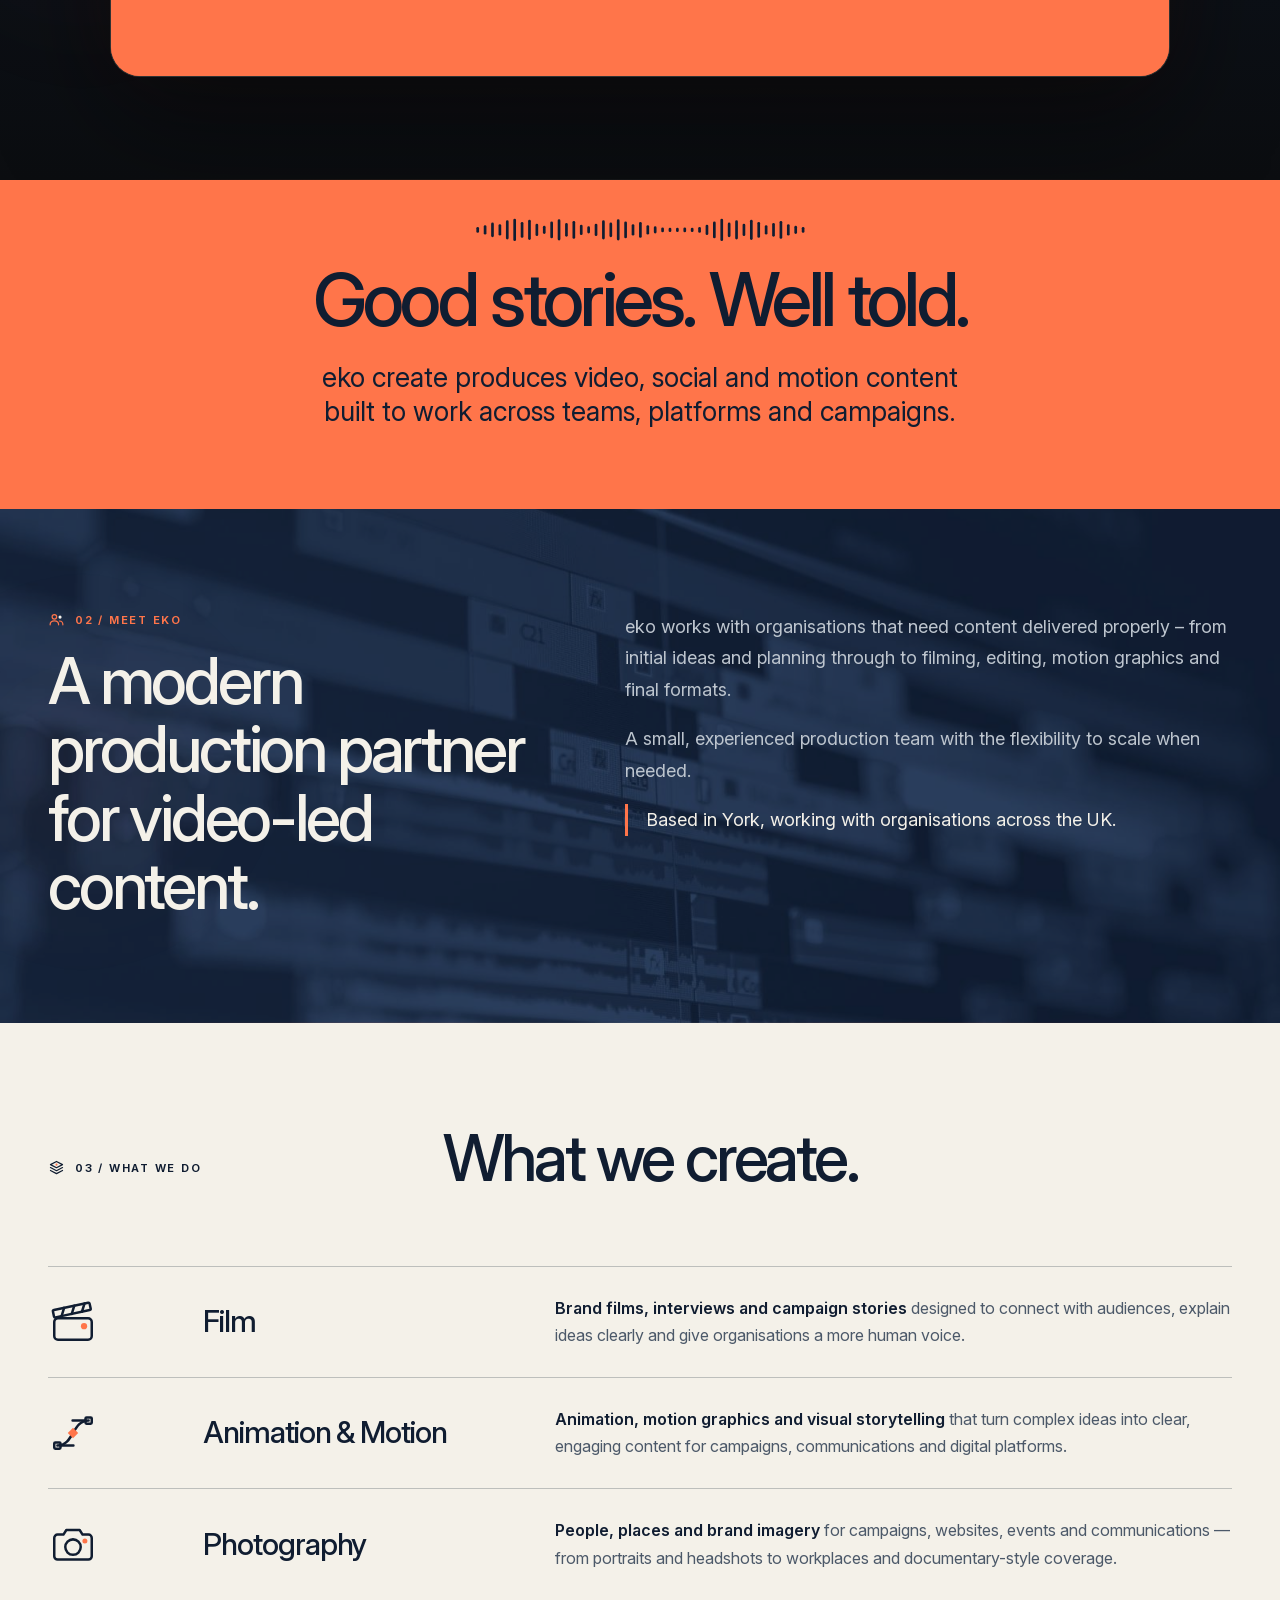
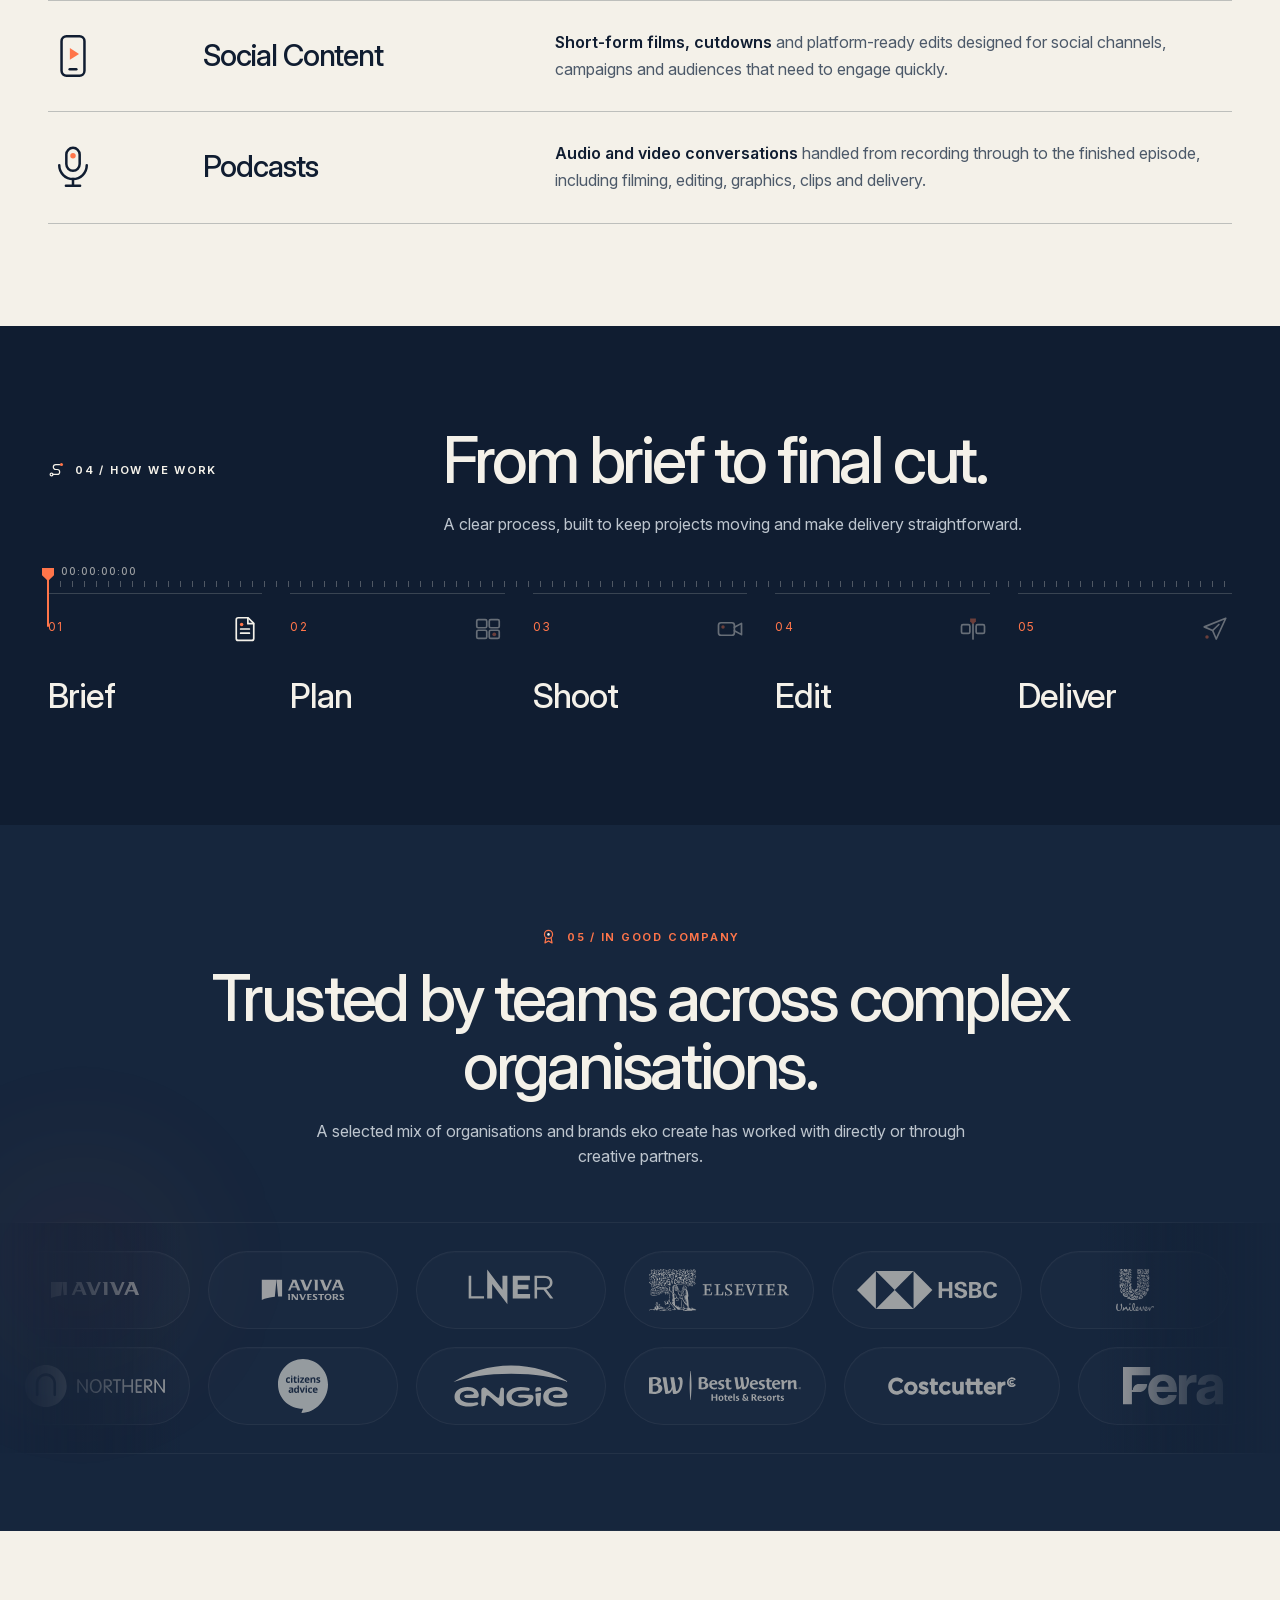
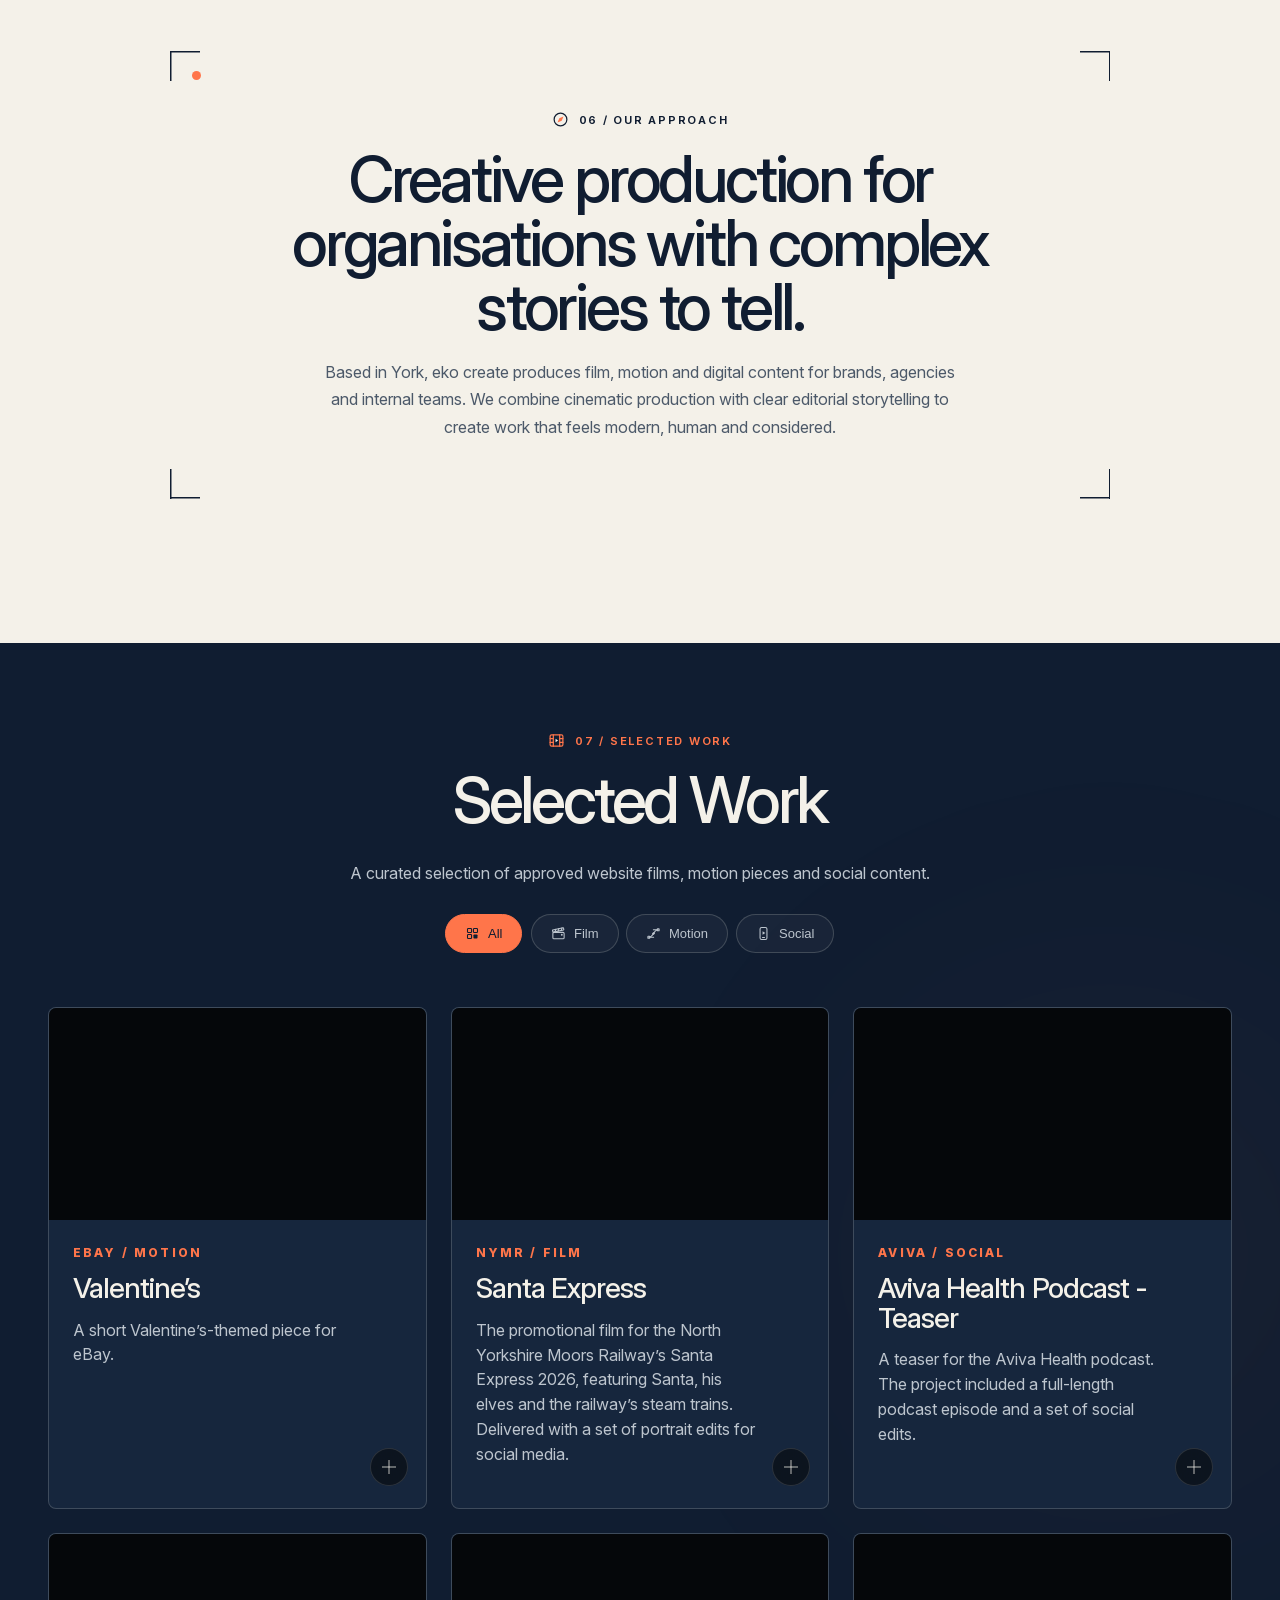
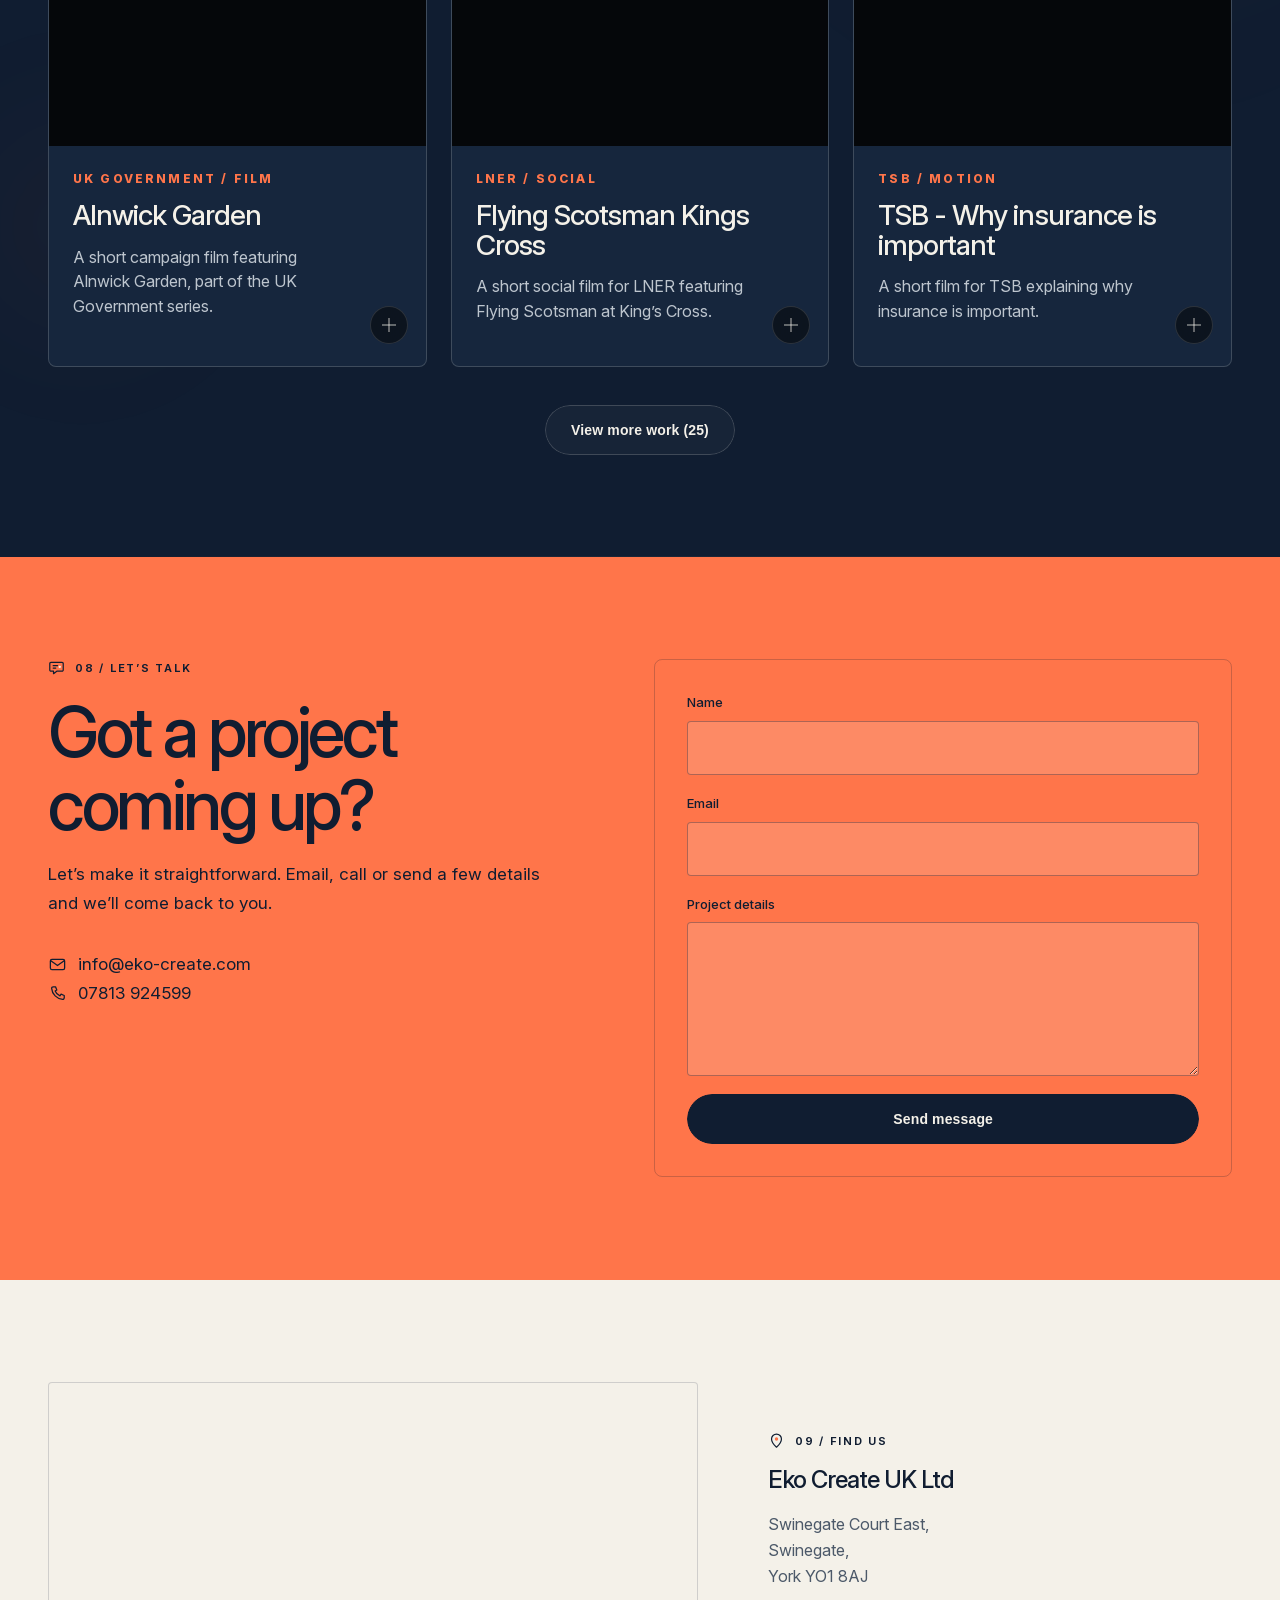
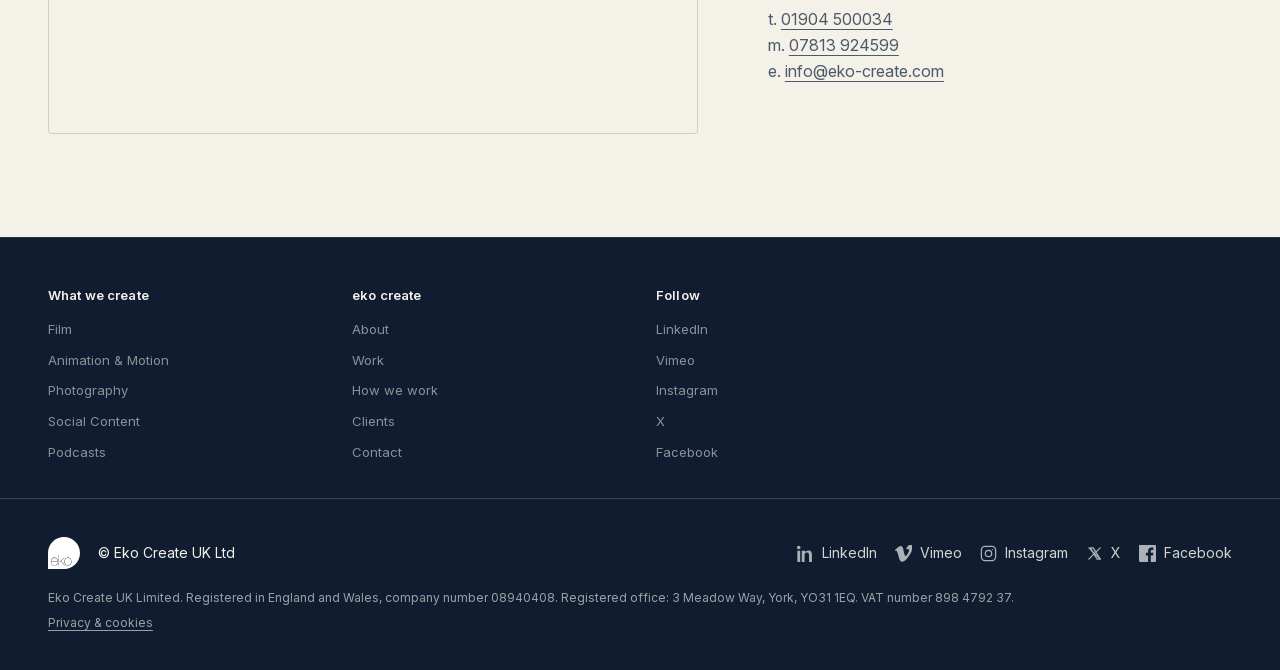
==== commit c811bef5: "Homepage services: Dan's new descriptions with the lead phrase in heading navy (rest in the existing" ====
--- a/index.html
+++ b/index.html
@@ -35,7 +35,7 @@
   <script>try{if(matchMedia('(min-width: 981px)').matches&&!matchMedia('(prefers-reduced-motion: reduce)').matches&&!(navigator.connection&&navigator.connection.saveData))document.documentElement.classList.add('hero-video-pending')}catch(e){}</script>
   <link rel="stylesheet" href="assets/css/styles.css">
   <link rel="stylesheet" href="assets/css/hybrid.css?v=20261017-h1">
-  <link rel="stylesheet" href="assets/css/icons.css?v=20261019-s1">
+  <link rel="stylesheet" href="assets/css/icons.css?v=20261019-s2">
   <link rel="stylesheet" href="assets/css/motion.css?v=20261019-s1">
   <script>try{if(!matchMedia('(prefers-reduced-motion: reduce)').matches){document.documentElement.classList.add('mx');if(matchMedia('(min-width: 981px)').matches)document.documentElement.classList.add('mx-full')}}catch(e){}</script>
   <script defer src="assets/js/motion.js?v=20261018-f1"></script>
@@ -85,7 +85,7 @@
           "itemOffered": {
             "@type": "Service",
             "name": "Film",
-            "description": "Brand films, interviews and campaign stories, made to connect with your audience."
+            "description": "Brand films, interviews and campaign stories designed to connect with audiences, explain ideas clearly and give organisations a more human voice."
           }
         },
         {
@@ -93,7 +93,7 @@
           "itemOffered": {
             "@type": "Service",
             "name": "Animation & Motion",
-            "description": "Ideas brought to life through animation, motion graphics and clear visual storytelling."
+            "description": "Animation, motion graphics and visual storytelling that turn complex ideas into clear, engaging content for campaigns, communications and digital platforms."
           }
         },
         {
@@ -101,7 +101,7 @@
           "itemOffered": {
             "@type": "Service",
             "name": "Photography",
-            "description": "People, places and brand imagery for campaigns, websites and communications."
+            "description": "People, places and brand imagery for campaigns, websites, events and communications — from portraits and headshots to workplaces and documentary-style coverage."
           }
         },
         {
@@ -109,7 +109,7 @@
           "itemOffered": {
             "@type": "Service",
             "name": "Social Content",
-            "description": "Short-form films and platform-ready edits that keep your story moving."
+            "description": "Short-form films, cutdowns and platform-ready edits designed for social channels, campaigns and audiences that need to engage quickly."
           }
         },
         {
@@ -117,7 +117,7 @@
           "itemOffered": {
             "@type": "Service",
             "name": "Podcasts",
-            "description": "Audio and video conversations, from recording through to the finished episode."
+            "description": "Audio and video conversations handled from recording through to the finished episode, including filming, editing, graphics, clips and delivery."
           }
         }
       ]
@@ -296,11 +296,11 @@
           <h2>What we create.</h2>
         </div>
         <div class="service-grid">
-          <article class="service-card reveal-card"><svg class="ico svc-ico" aria-hidden="true" focusable="false"><use href="#i-film"/></svg><span>01</span><h3><a href="/corporate-video-production/">Film</a></h3><p>Brand films, interviews and campaign stories, made to connect with your audience.</p></article>
-          <article class="service-card reveal-card"><svg class="ico svc-ico" aria-hidden="true" focusable="false"><use href="#i-motion"/></svg><span>02</span><h3><a href="/animation-and-motion-graphics/">Animation &amp; Motion</a></h3><p>Ideas brought to life through animation, motion graphics and clear visual storytelling.</p></article>
-          <article class="service-card reveal-card"><svg class="ico svc-ico" aria-hidden="true" focusable="false"><use href="#i-photo"/></svg><span>03</span><h3><a href="/photography/">Photography</a></h3><p>People, places and brand imagery for campaigns, websites and communications.</p></article>
-          <article class="service-card reveal-card"><svg class="ico svc-ico" aria-hidden="true" focusable="false"><use href="#i-social"/></svg><span>04</span><h3><a href="/social-media-video/">Social Content</a></h3><p>Short-form films and platform-ready edits that keep your story moving.</p></article>
-          <article class="service-card reveal-card"><svg class="ico svc-ico" aria-hidden="true" focusable="false"><use href="#i-podcast"/></svg><span>05</span><h3><a href="/podcast-production/">Podcasts</a></h3><p>Audio and video conversations, from recording through to the finished episode.</p></article>
+          <article class="service-card reveal-card"><svg class="ico svc-ico" aria-hidden="true" focusable="false"><use href="#i-film"/></svg><span>01</span><h3><a href="/corporate-video-production/">Film</a></h3><p><strong>Brand films, interviews and campaign stories</strong> designed to connect with audiences, explain ideas clearly and give organisations a more human voice.</p></article>
+          <article class="service-card reveal-card"><svg class="ico svc-ico" aria-hidden="true" focusable="false"><use href="#i-motion"/></svg><span>02</span><h3><a href="/animation-and-motion-graphics/">Animation &amp; Motion</a></h3><p><strong>Animation, motion graphics and visual storytelling</strong> that turn complex ideas into clear, engaging content for campaigns, communications and digital platforms.</p></article>
+          <article class="service-card reveal-card"><svg class="ico svc-ico" aria-hidden="true" focusable="false"><use href="#i-photo"/></svg><span>03</span><h3><a href="/photography/">Photography</a></h3><p><strong>People, places and brand imagery</strong> for campaigns, websites, events and communications — from portraits and headshots to workplaces and documentary-style coverage.</p></article>
+          <article class="service-card reveal-card"><svg class="ico svc-ico" aria-hidden="true" focusable="false"><use href="#i-social"/></svg><span>04</span><h3><a href="/social-media-video/">Social Content</a></h3><p><strong>Short-form films, cutdowns</strong> and platform-ready edits designed for social channels, campaigns and audiences that need to engage quickly.</p></article>
+          <article class="service-card reveal-card"><svg class="ico svc-ico" aria-hidden="true" focusable="false"><use href="#i-podcast"/></svg><span>05</span><h3><a href="/podcast-production/">Podcasts</a></h3><p><strong>Audio and video conversations</strong> handled from recording through to the finished episode, including filming, editing, graphics, clips and delivery.</p></article>
         </div>
       </div>
     </section>
--- a/assets/css/icons.css
+++ b/assets/css/icons.css
@@ -183,4 +183,6 @@
 /* Top nav Services panel: moved to assets/css/motion.css (Claude, 16 Oct 2026) */
 /* Services list, tightened (Dan, 19 Oct 2026): icon column as before, title-to-description gap about 22% smaller,
    rows about 12% shorter, descriptions a little narrower so they wrap evenly, still centred on the title. */
-@media(min-width:981px){.service-card{grid-template-columns:123px 320px minmax(0,1fr);padding:28px 0}.service-card p{max-width:31em;margin:0}}
+@media(min-width:981px){.service-card{grid-template-columns:123px 320px minmax(0,1fr);padding:28px 0}.service-card p{max-width:44em;margin:0}}
+/* Lead phrase of each description in the heading navy, the rest stays in the softer grey-blue (Dan, 19 Oct 2026). */
+.service-card p strong{color:var(--navy,#101D31);font-weight:600}
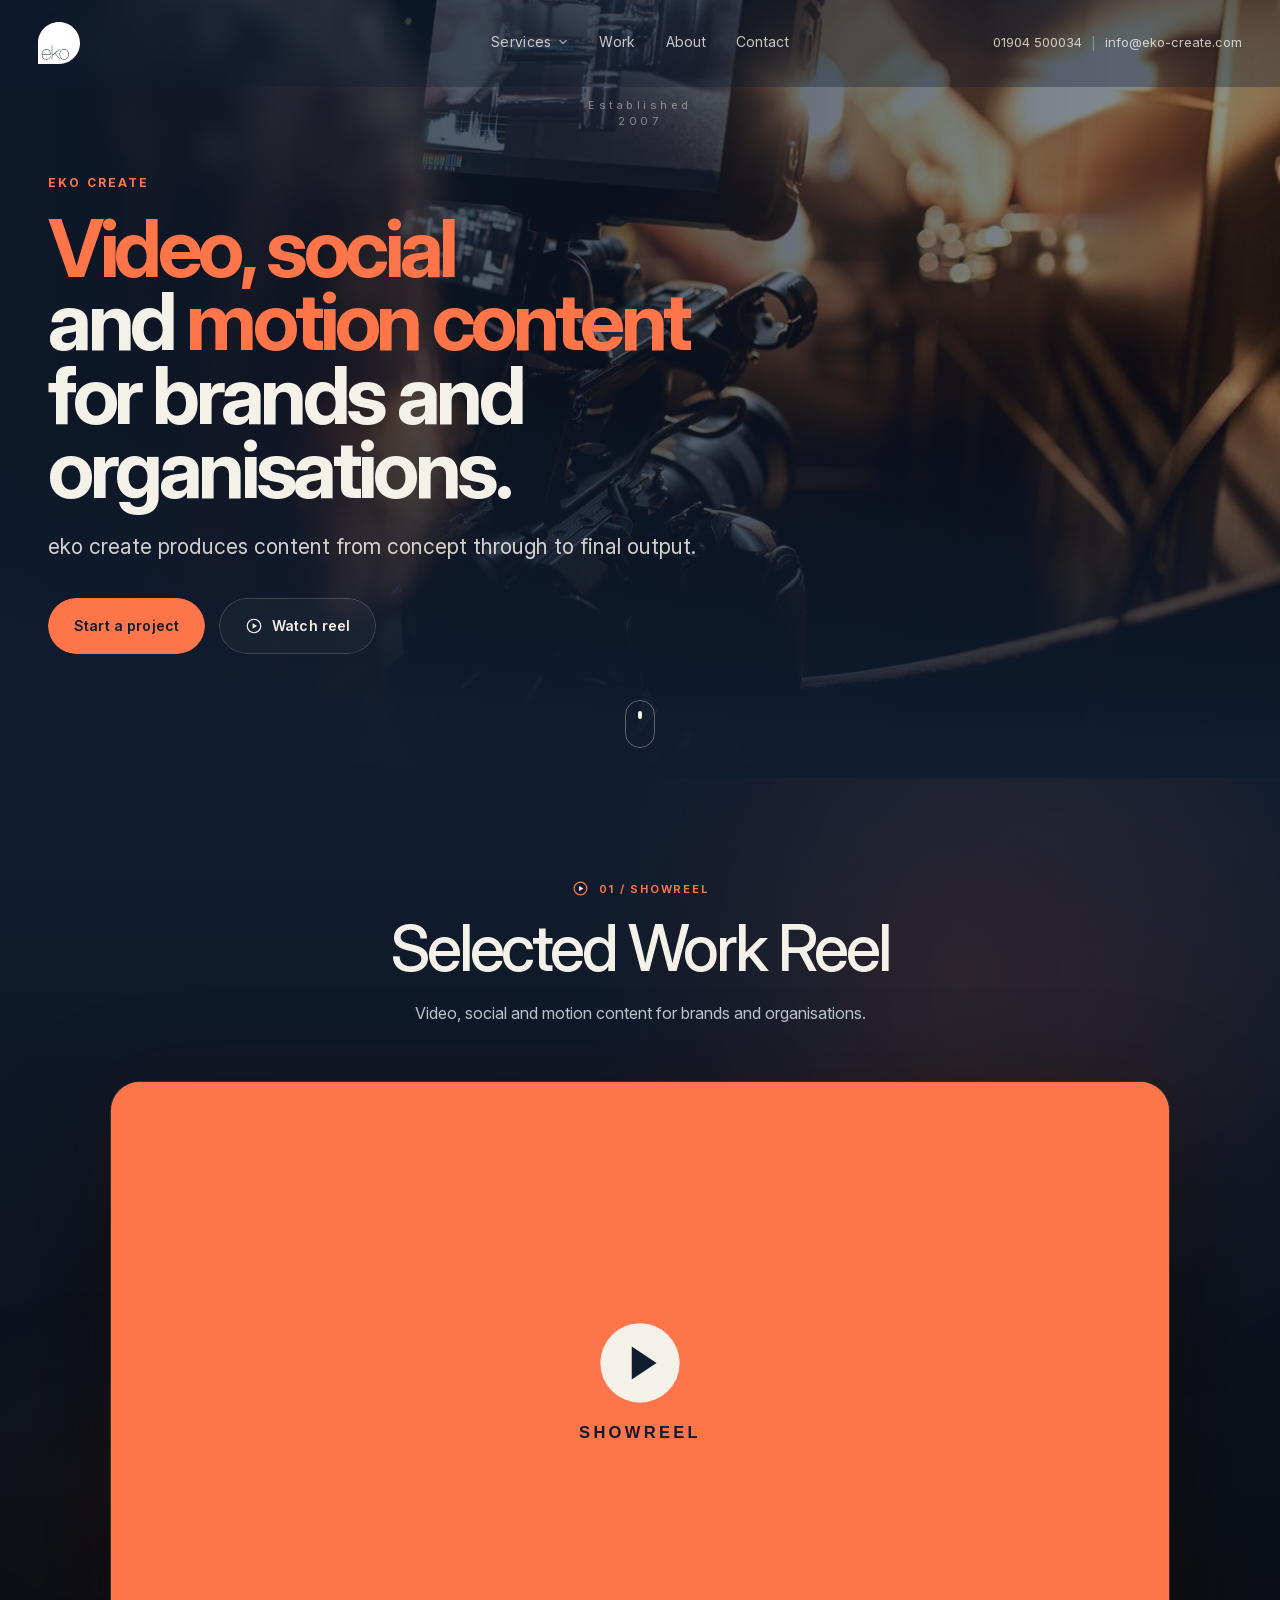
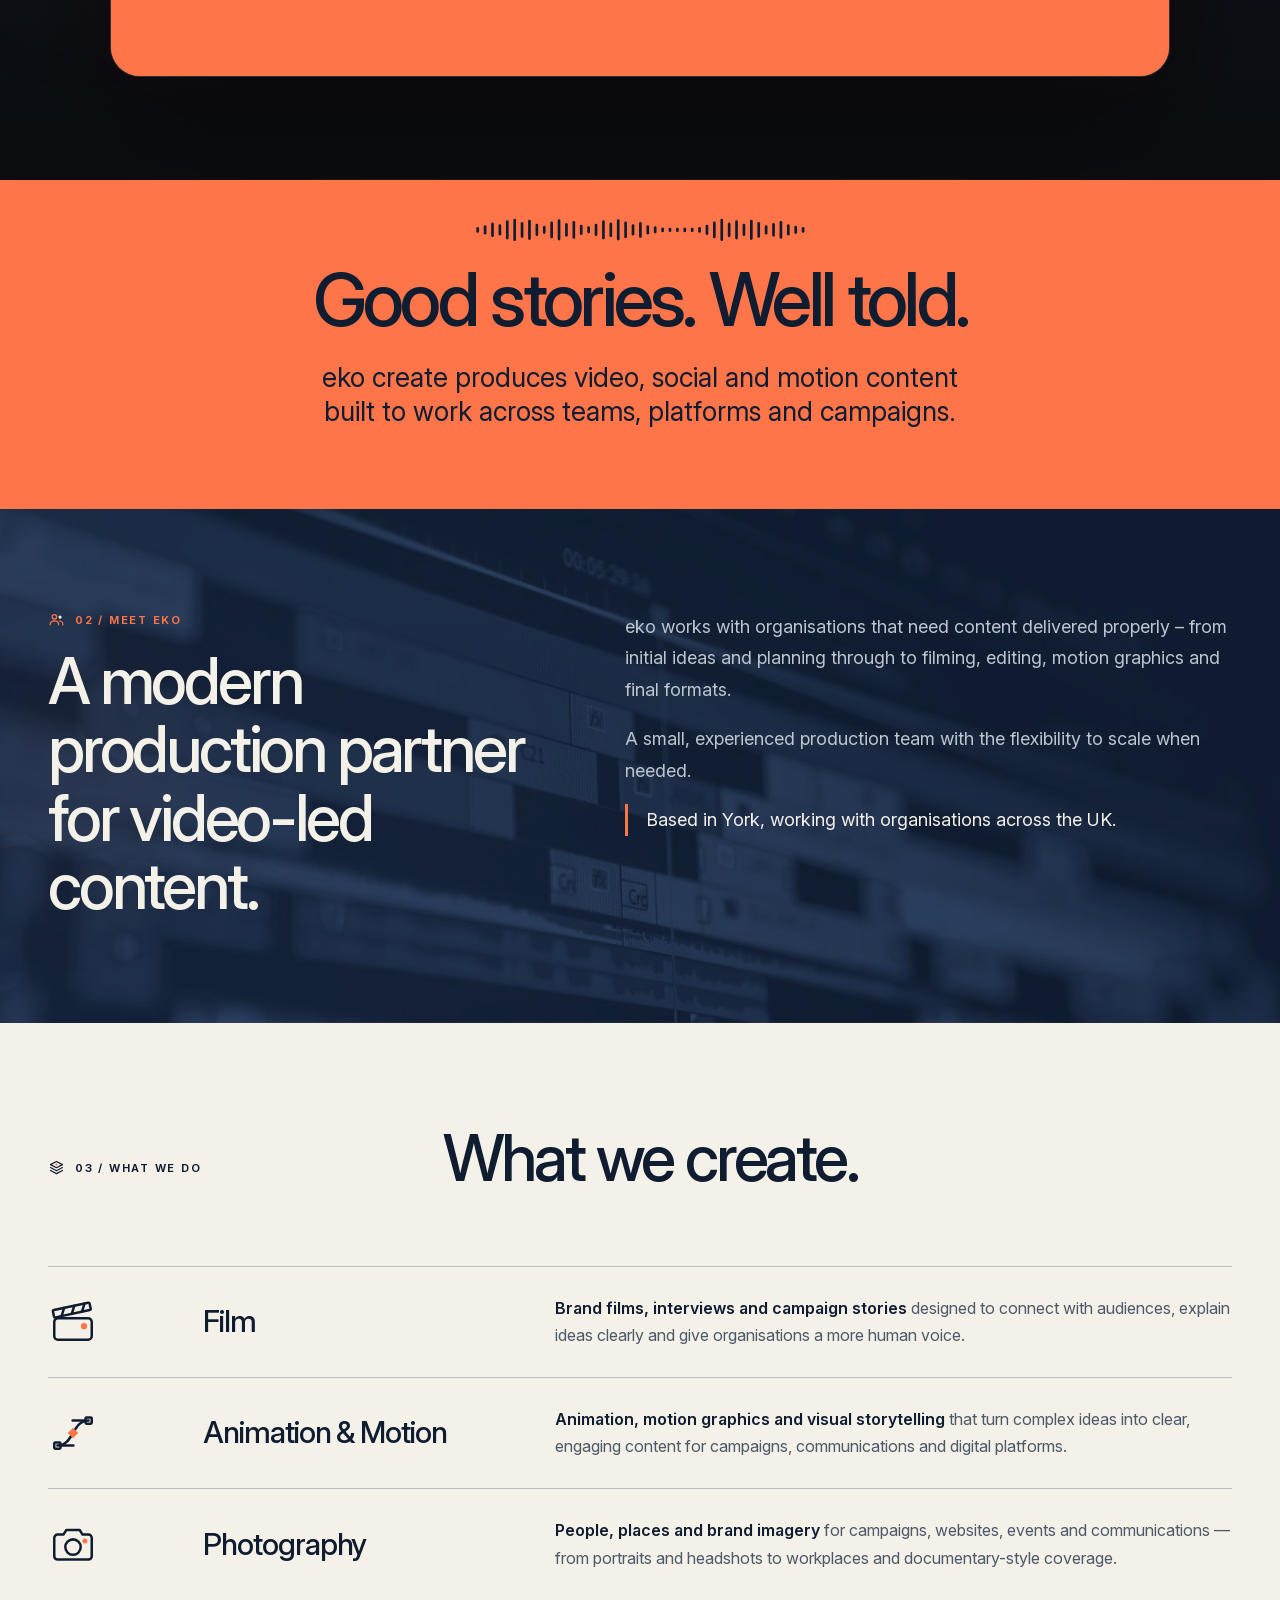
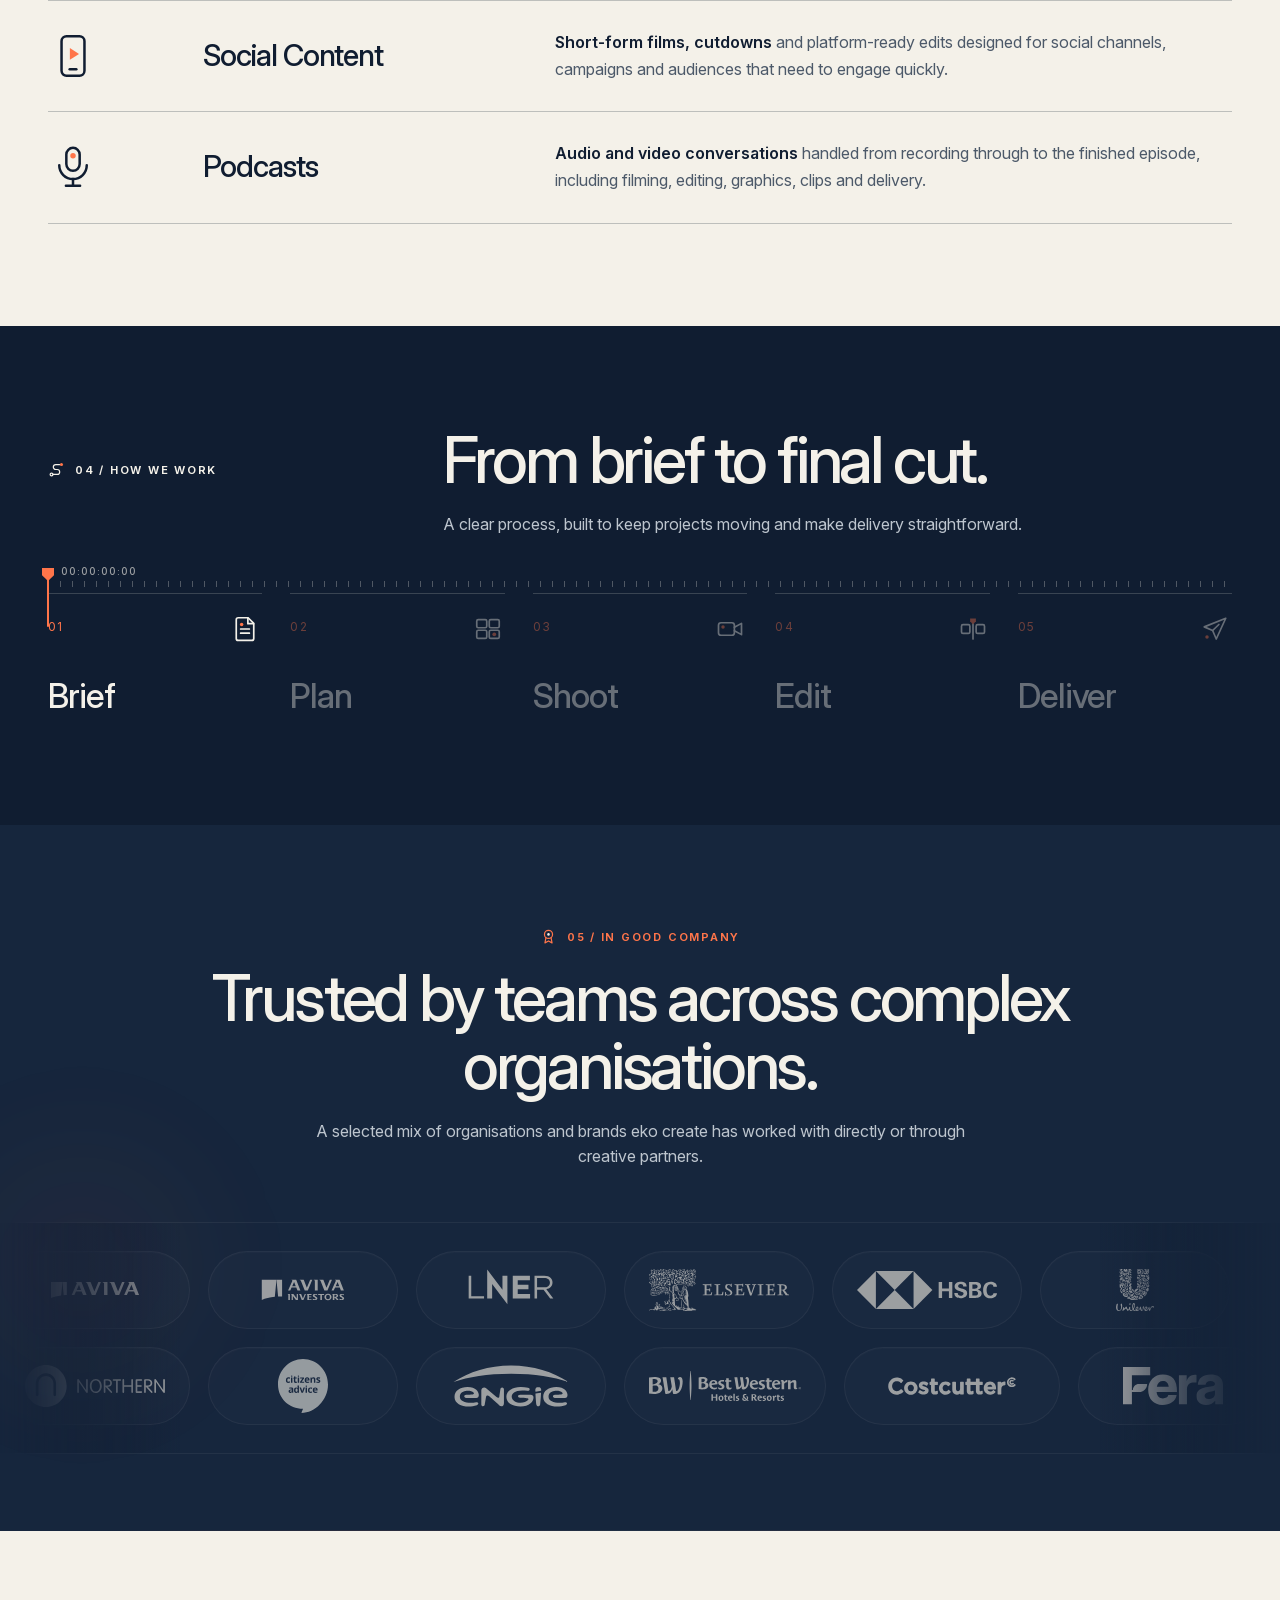
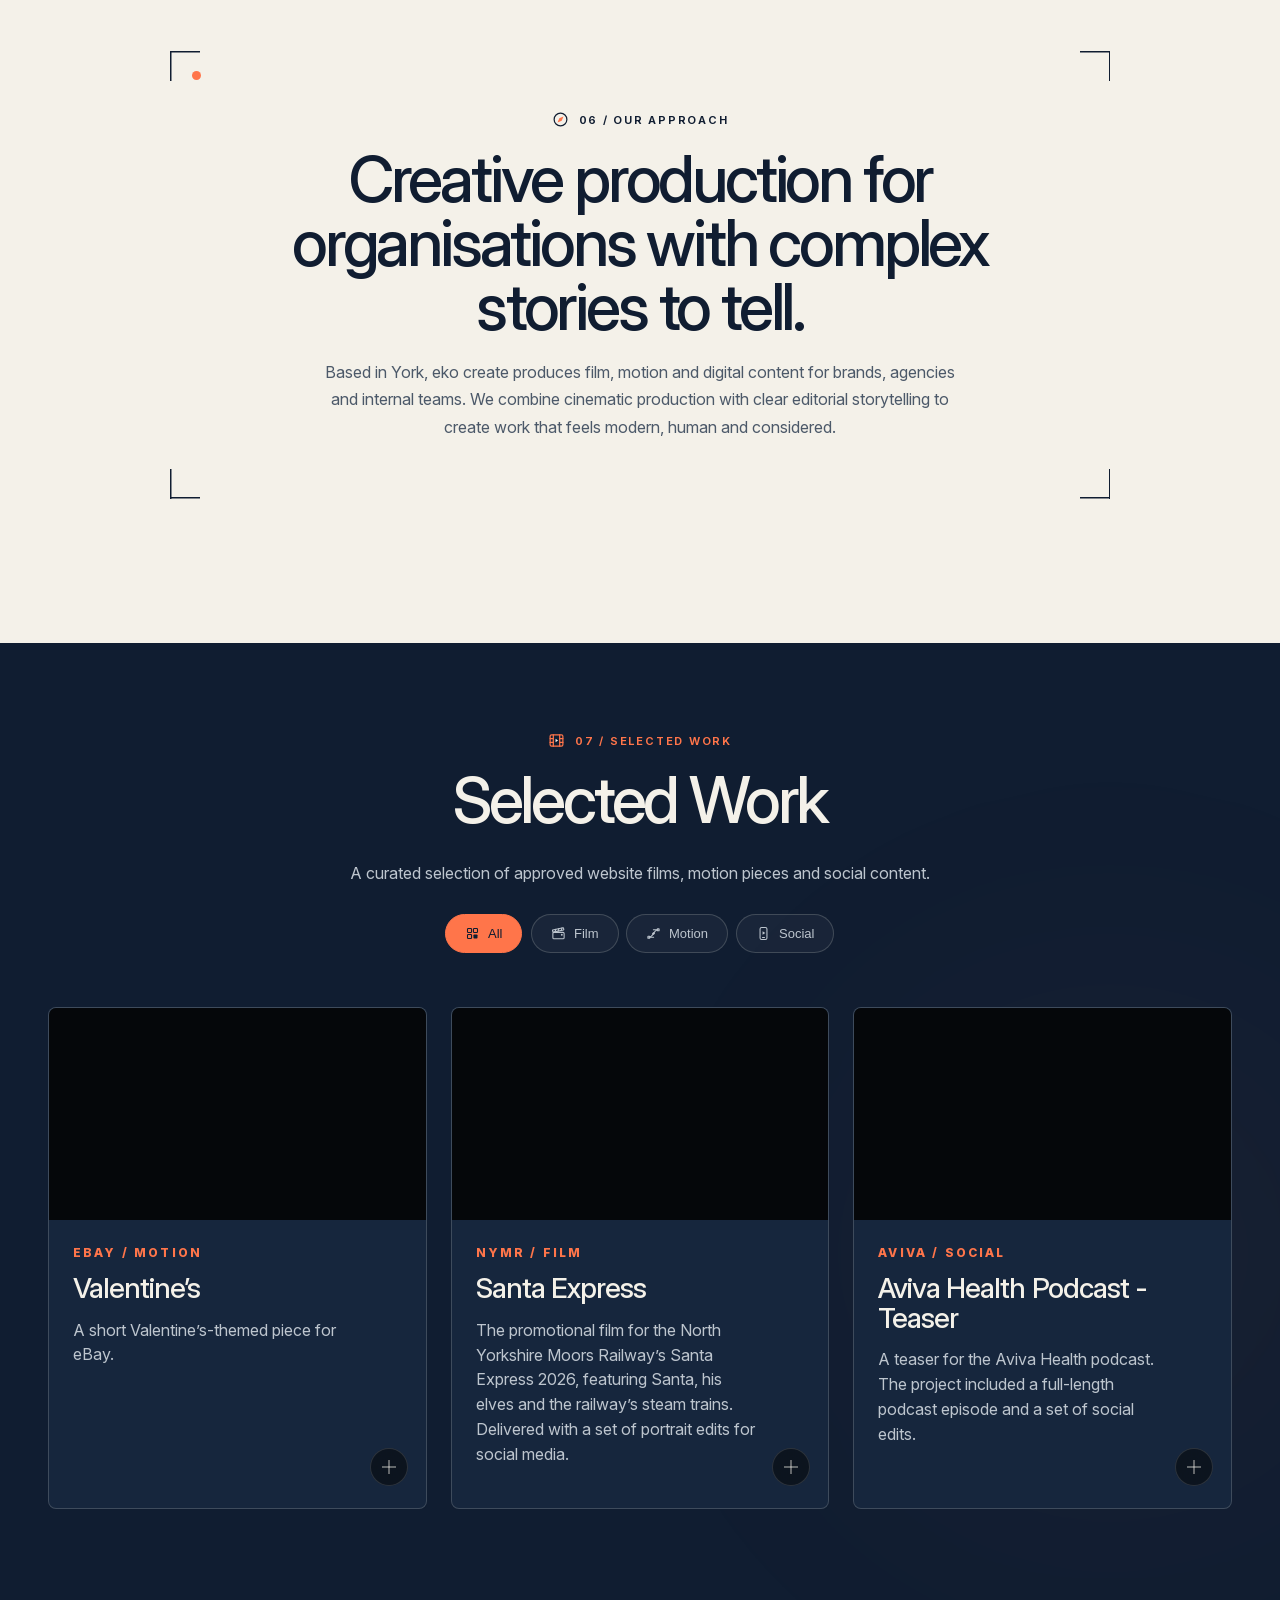
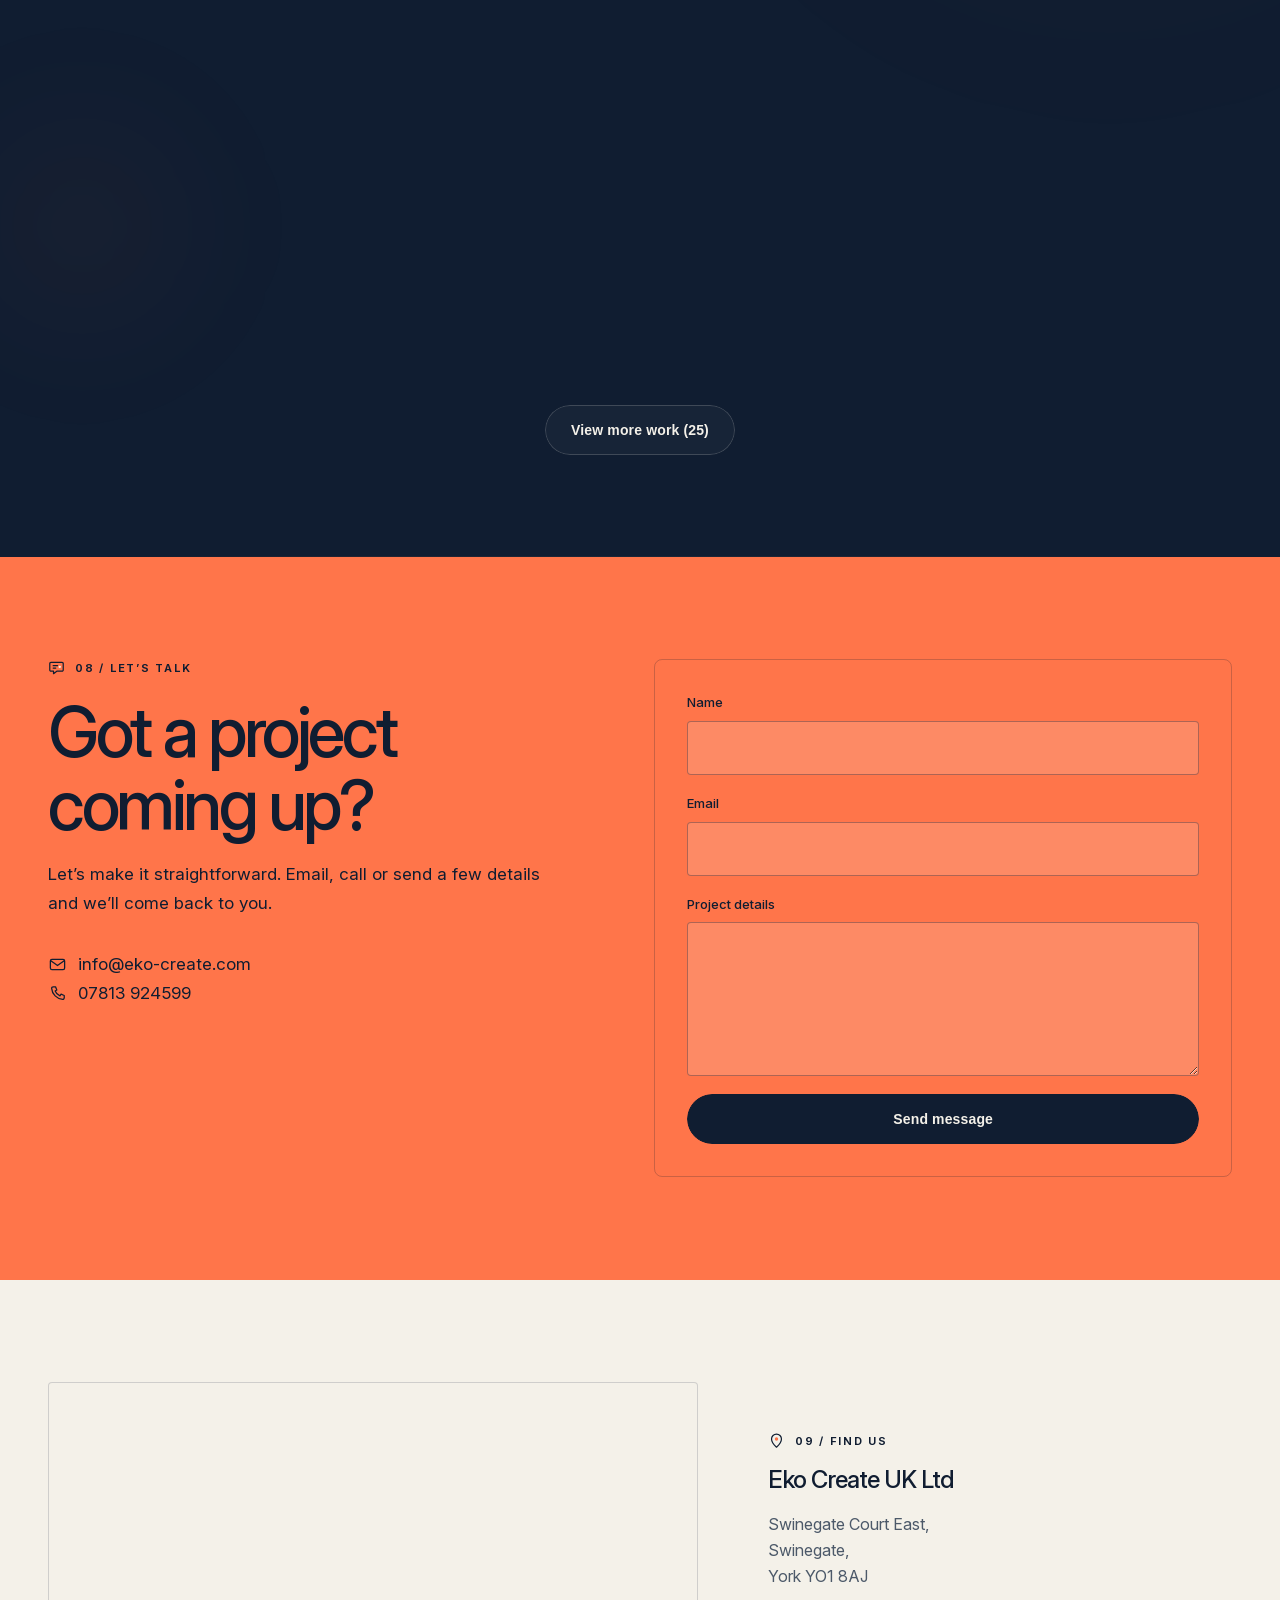
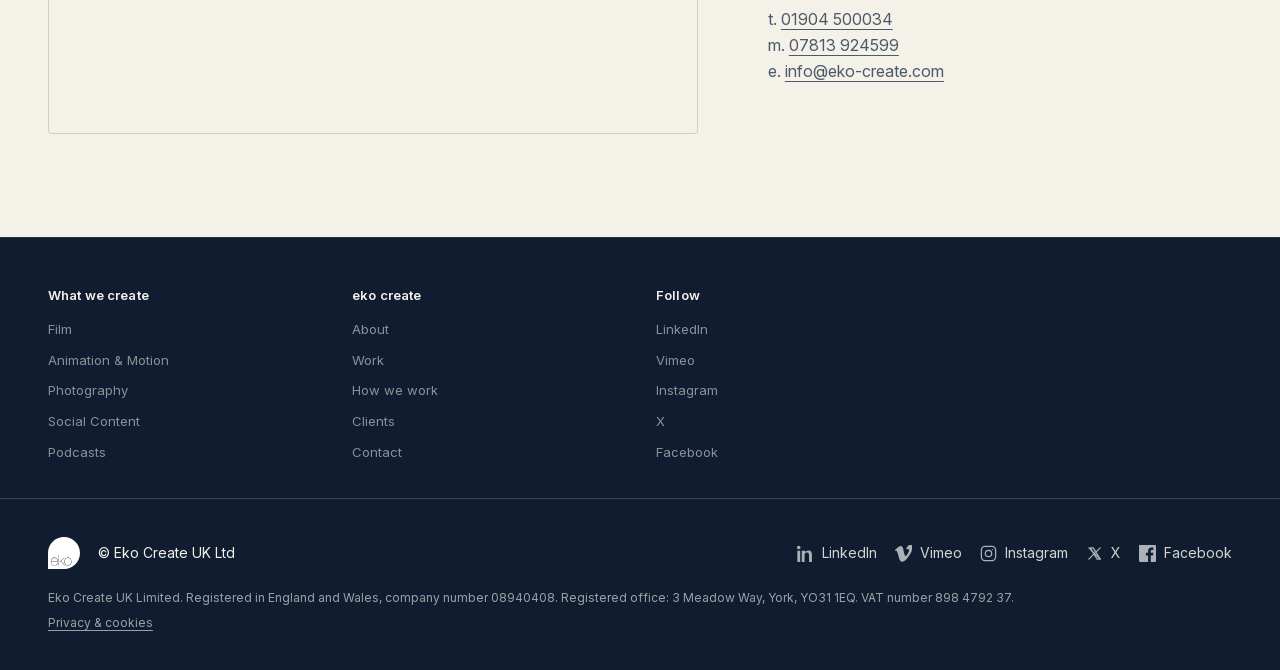
==== commit 27cc23b0: "Homepage hero: new background video (hero-loop v3), cut down from 11.5MB to 0.68MB at 1280x720, 25fp" ====
--- a/index.html
+++ b/index.html
@@ -217,7 +217,7 @@
     <section class="hero" aria-label="eko create hero">
 
 <video class="hero-bg-video" muted loop playsinline preload="none" aria-hidden="true">
-  <source data-src="assets/video/hero-loop.mp4" type="video/mp4">
+  <source data-src="assets/video/hero-loop.mp4?v=20261020-v3" type="video/mp4">
 </video>
 
 
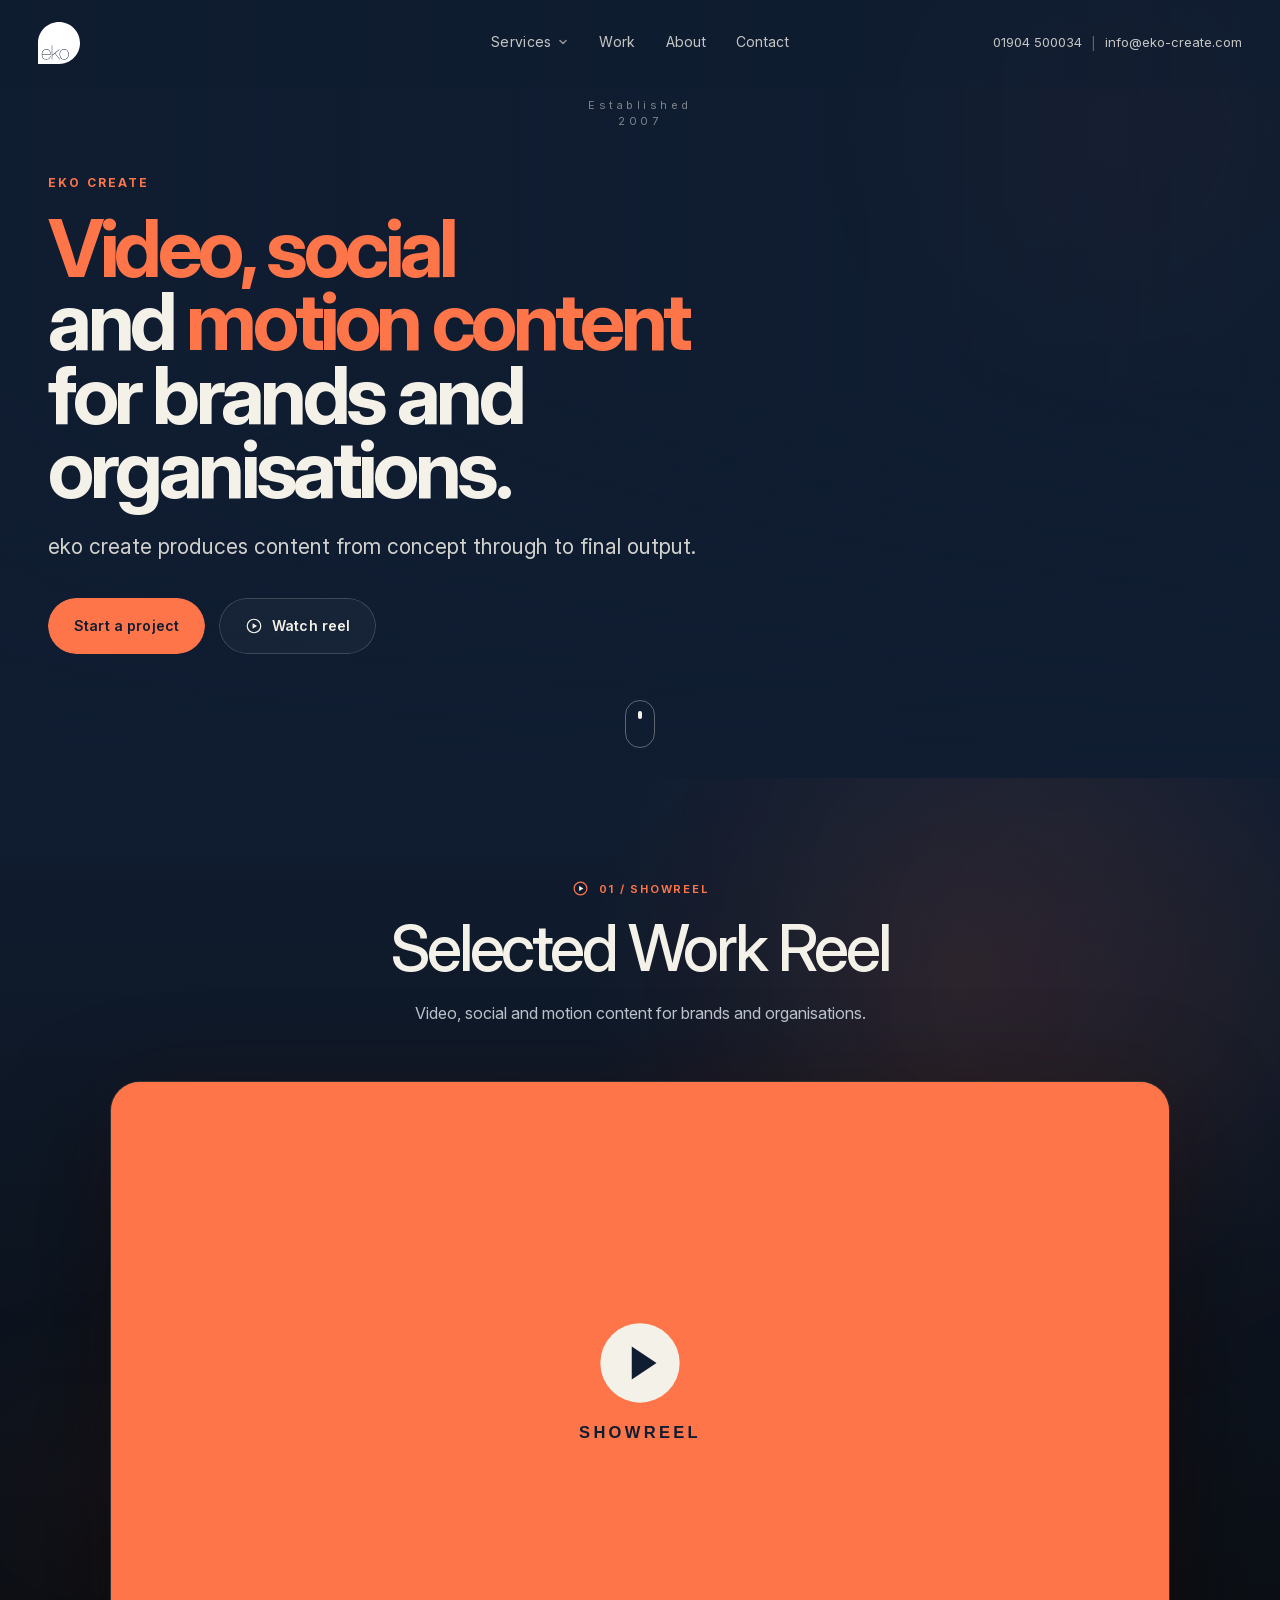
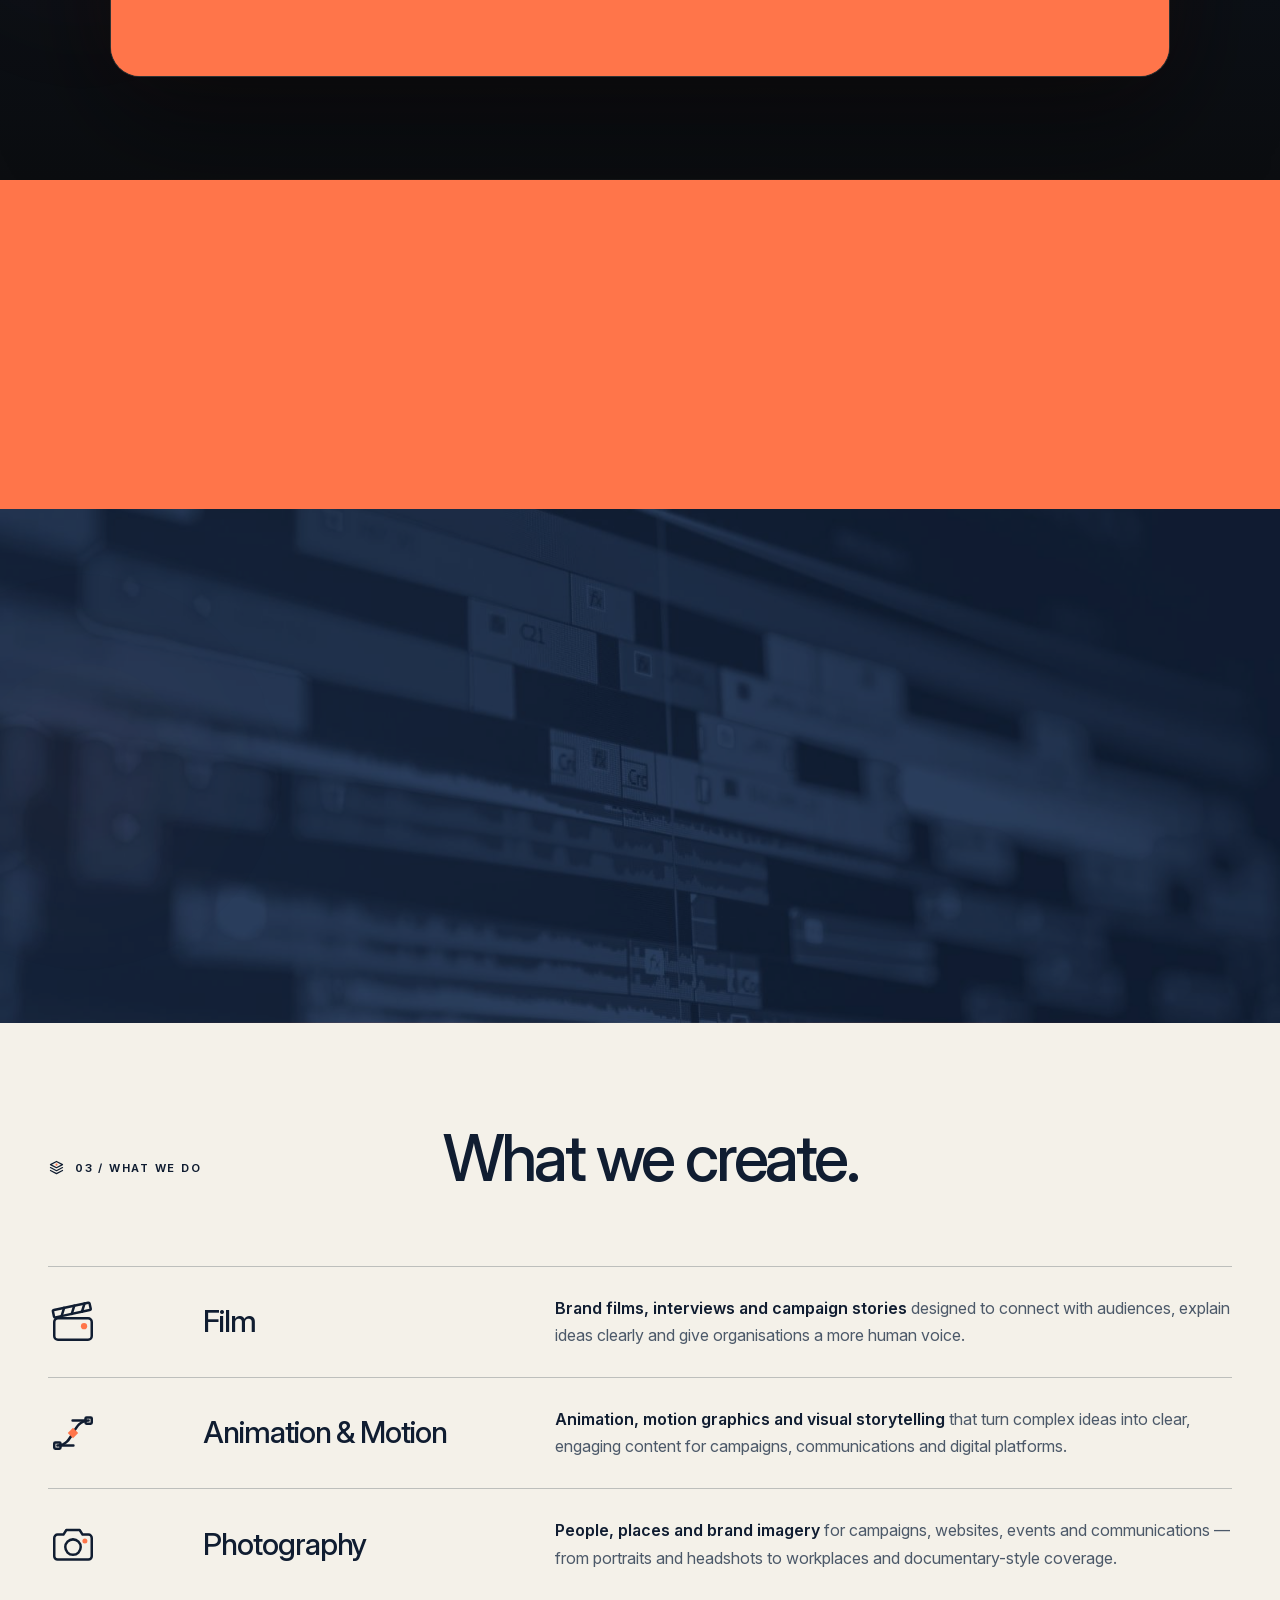
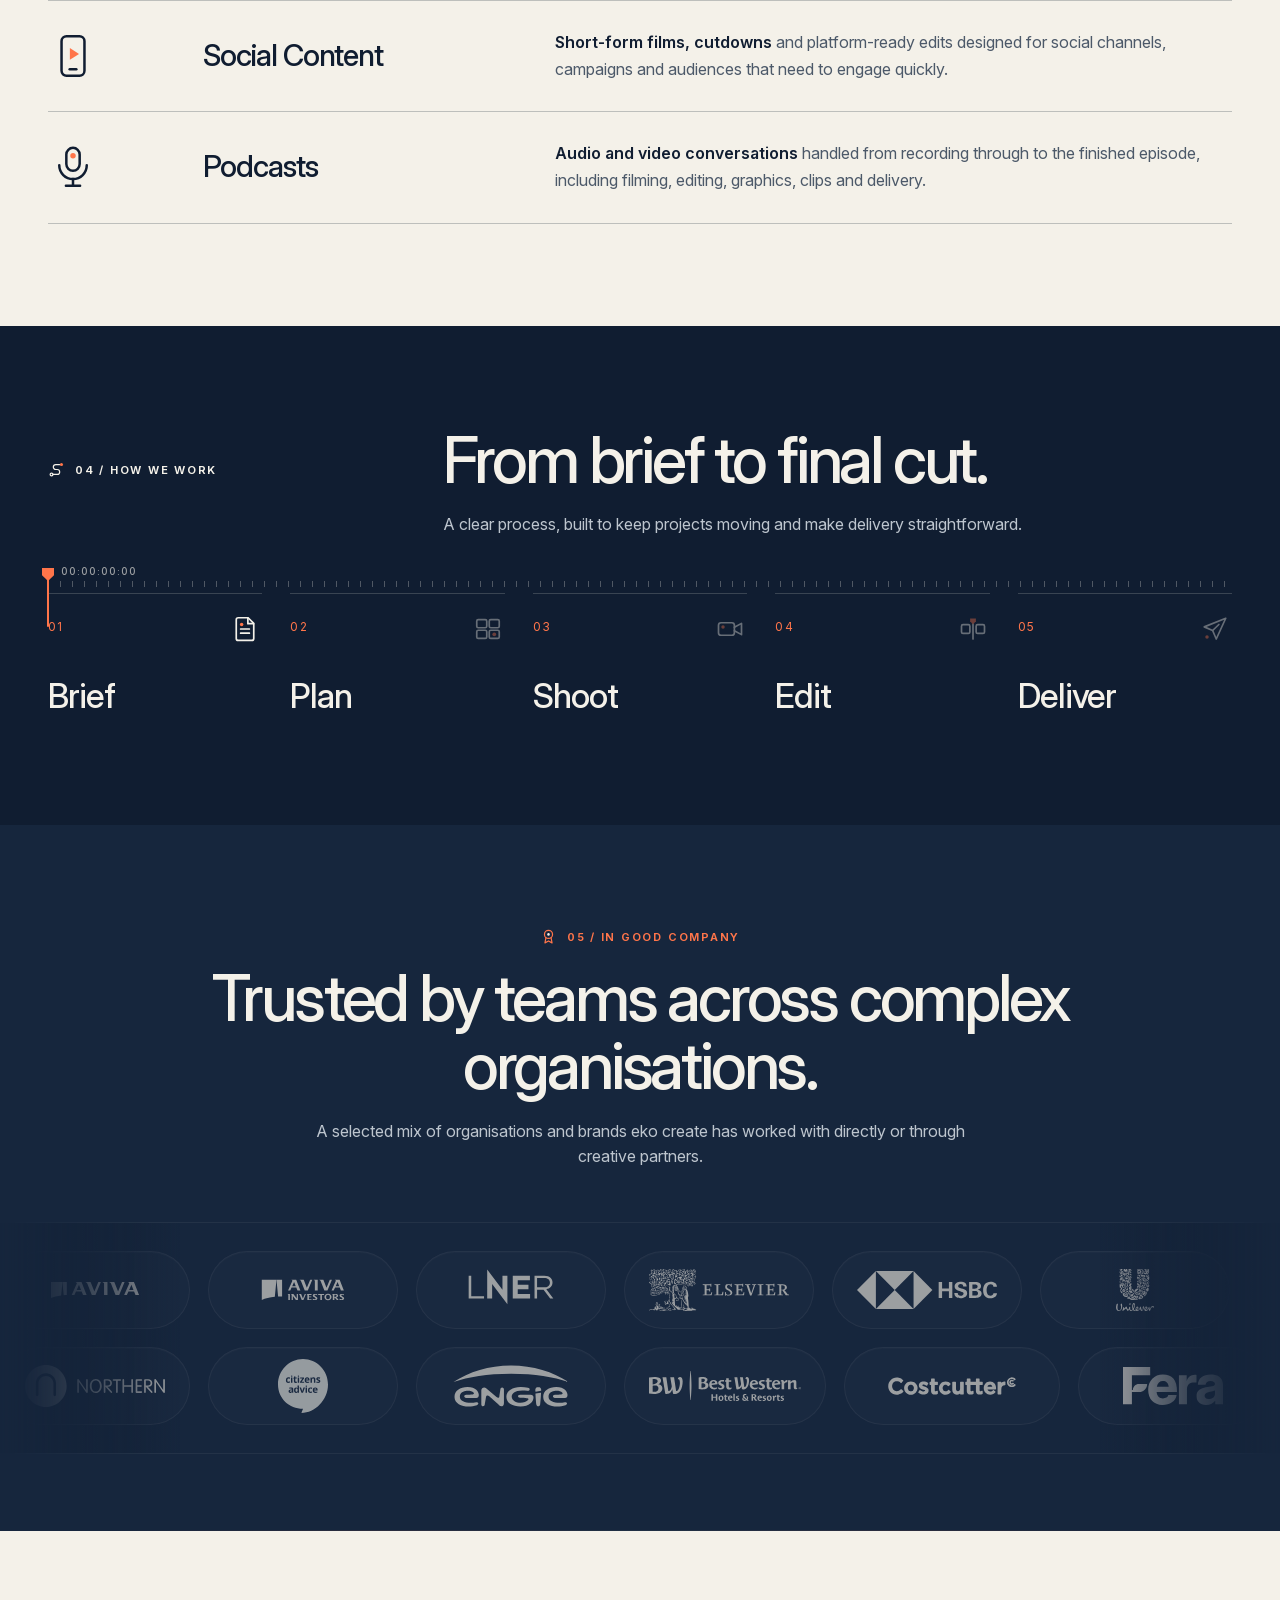
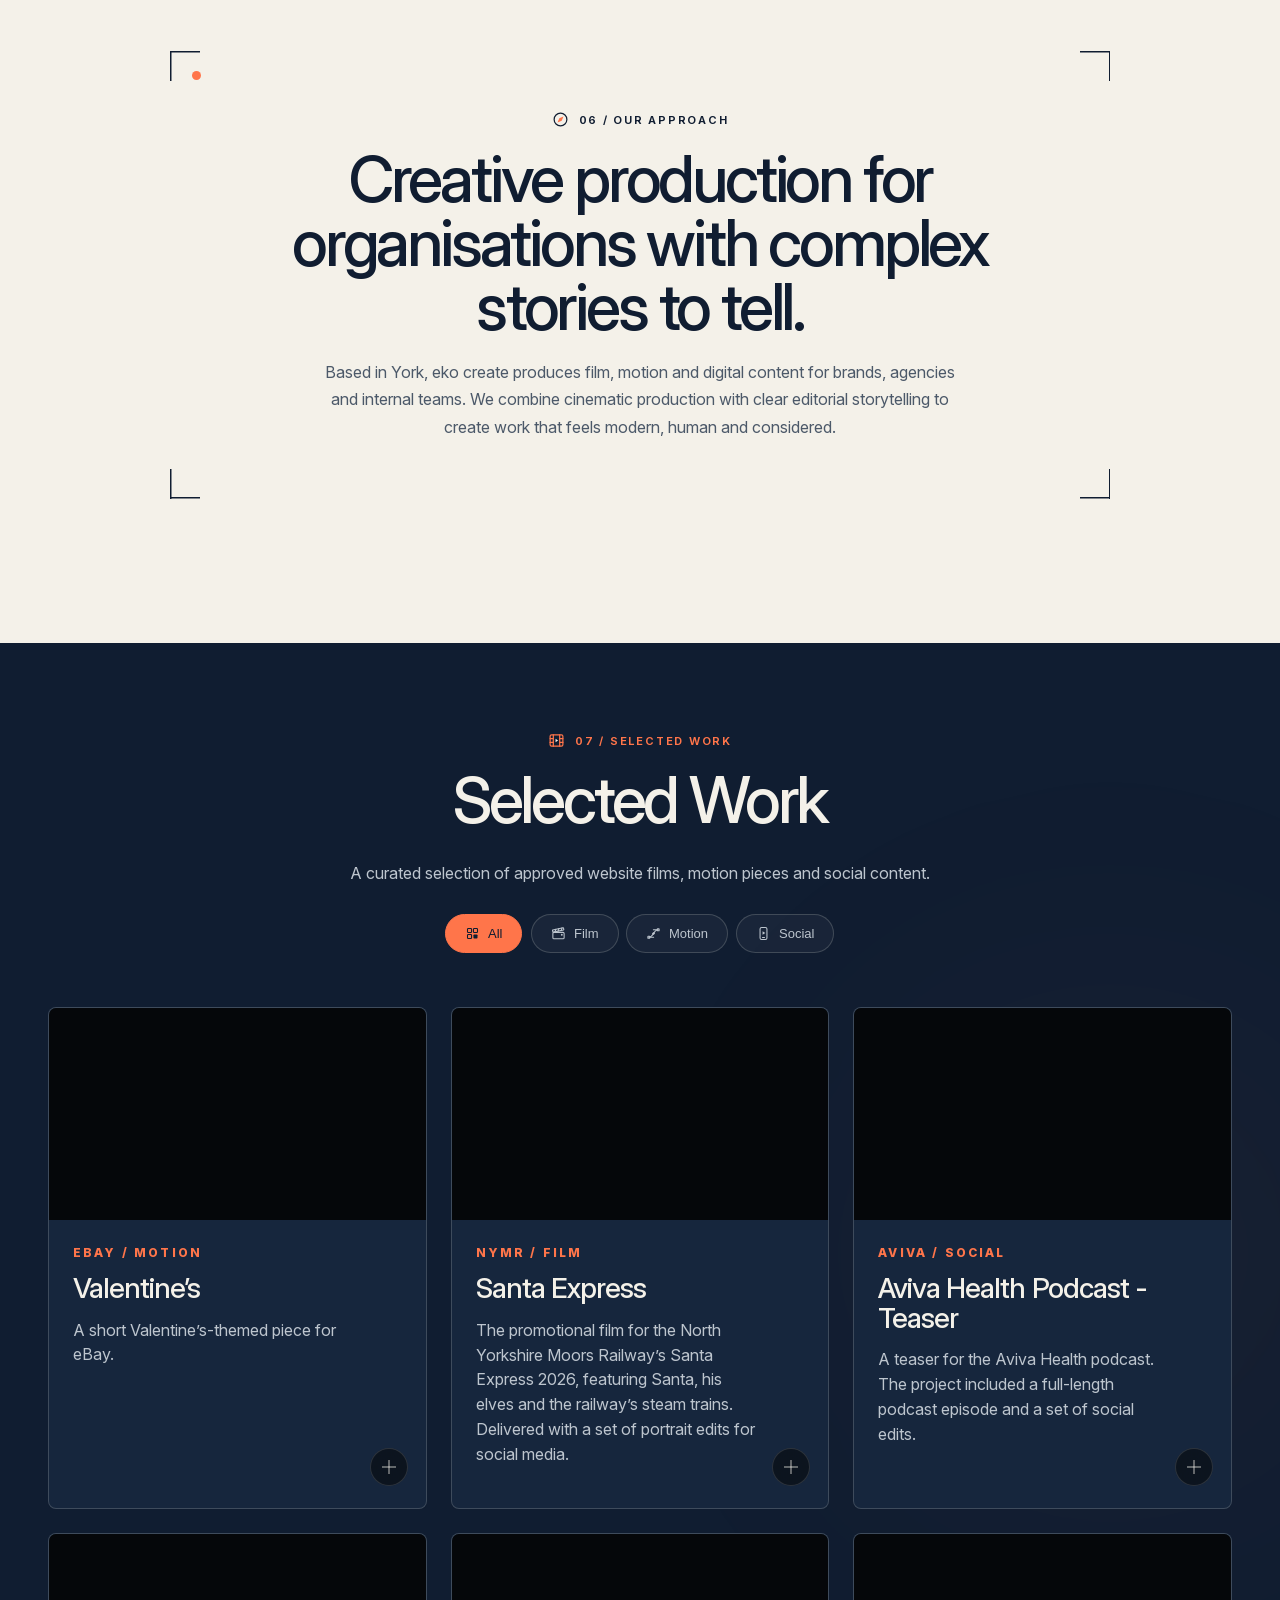
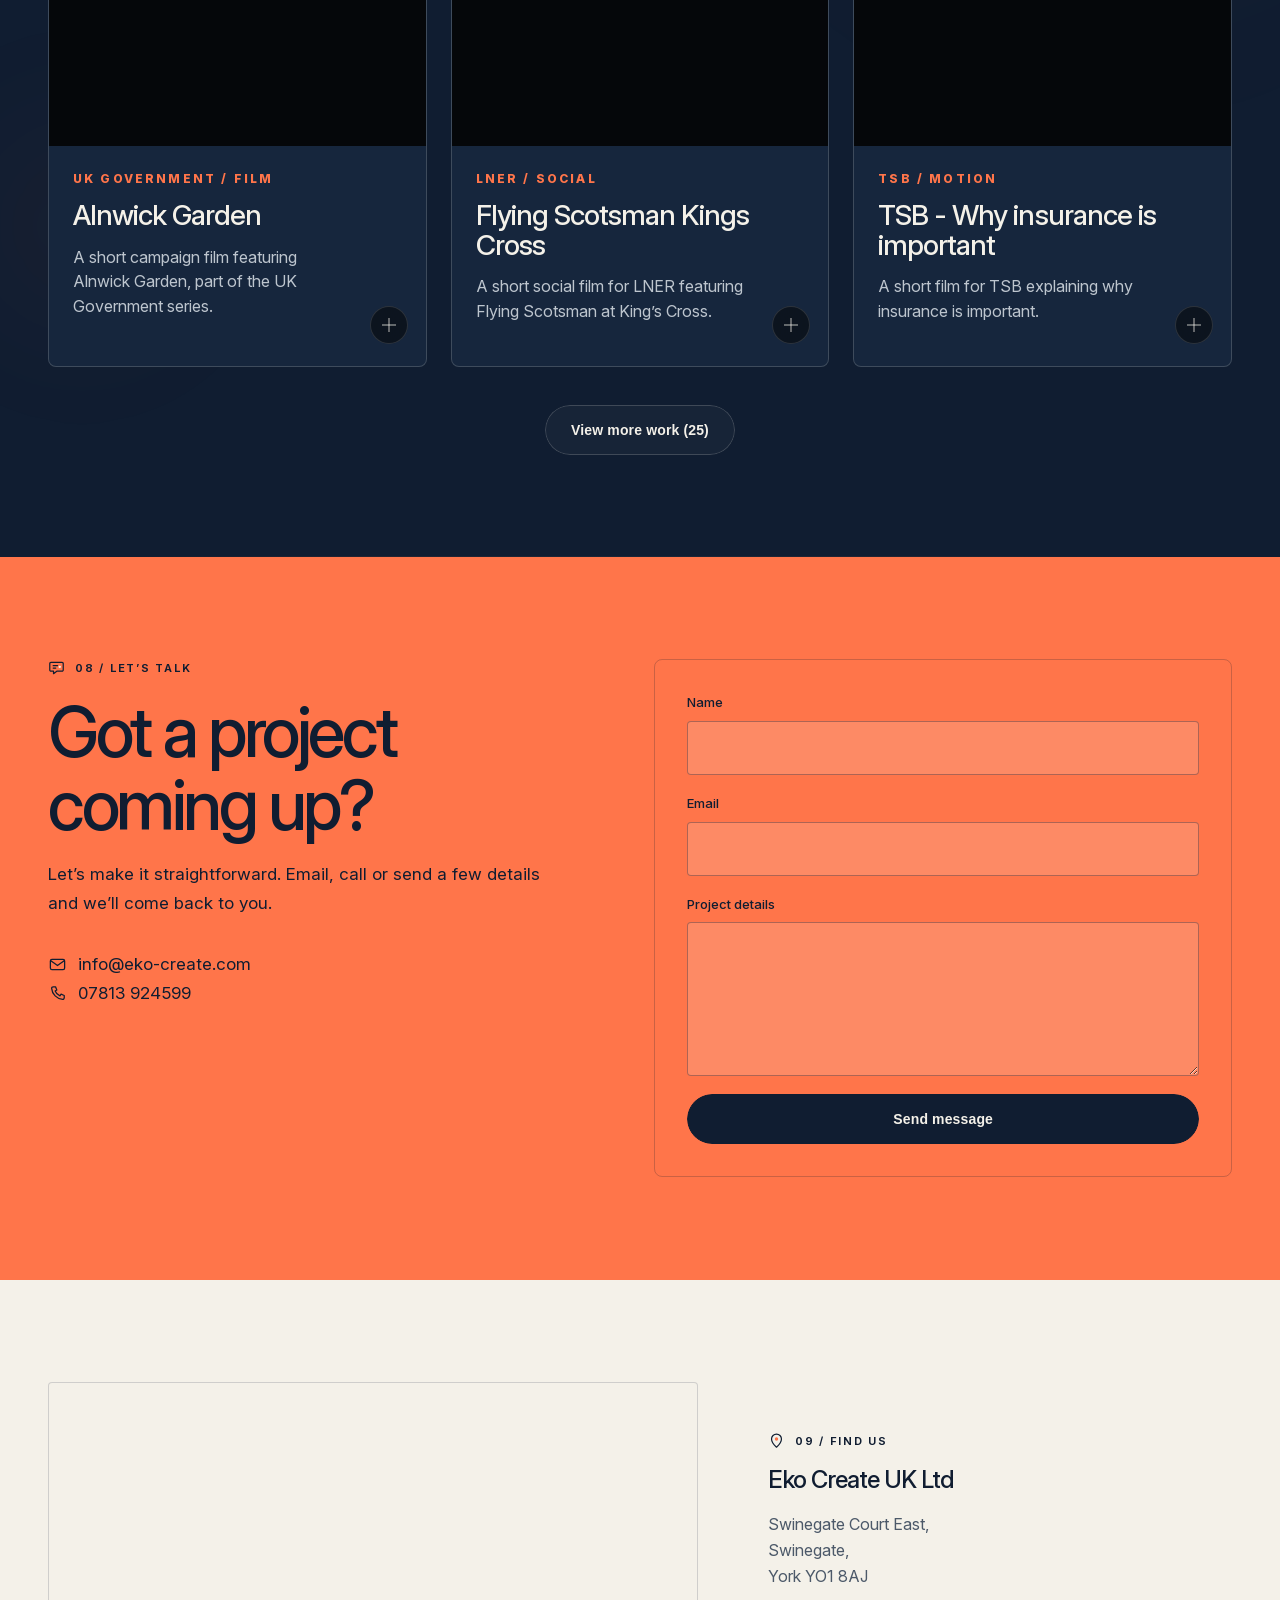
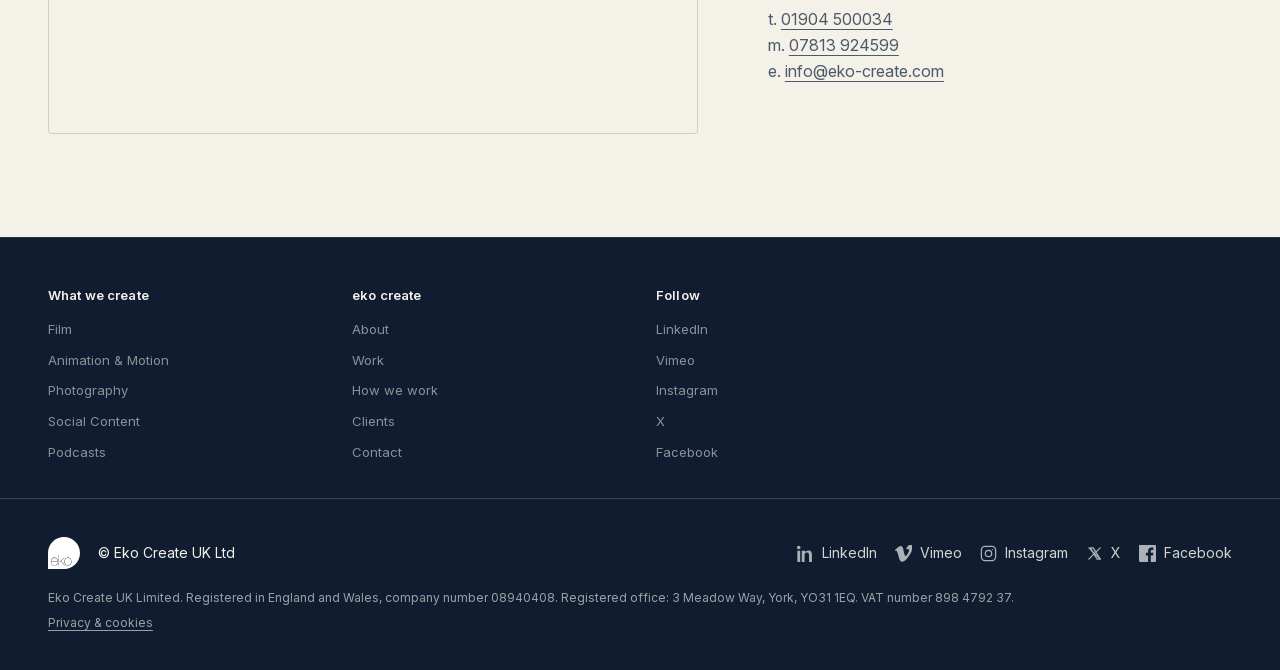
==== commit 91b9f273: "Speed: reCAPTCHA loads only near the contact form, one stylesheet per page, image sizes, week-long c" ====
--- a/index.html
+++ b/index.html
@@ -3,7 +3,7 @@
 <head>
   <meta charset="utf-8">
   <!-- Google Analytics 4 (G-3NTHLEY83C): loads only on eko-create.com. See assets/js/analytics.js -->
-  <script src="assets/js/analytics.js?v=20261014-pv1"></script>
+  <script defer src="assets/js/analytics.js?v=20261014-pv1"></script>
   <meta name="viewport" content="width=device-width, initial-scale=1">
   <title>Video Production York &amp; across the UK | eko create</title>
   <meta name="description" content="Video production for internal communications, campaigns, social, podcasts and motion. Based in York, eko create works with complex organisations across the UK.">
@@ -33,10 +33,7 @@
   <link rel="apple-touch-icon" href="assets/images/apple-touch-icon.png">
   <!-- Hero video on desktop: hide the photo from the very first paint so it doesn't flash before the video (Claude, 15 Oct 2026) -->
   <script>try{if(matchMedia('(min-width: 981px)').matches&&!matchMedia('(prefers-reduced-motion: reduce)').matches&&!(navigator.connection&&navigator.connection.saveData))document.documentElement.classList.add('hero-video-pending')}catch(e){}</script>
-  <link rel="stylesheet" href="assets/css/styles.css">
-  <link rel="stylesheet" href="assets/css/hybrid.css?v=20261017-h1">
-  <link rel="stylesheet" href="assets/css/icons.css?v=20261019-s2">
-  <link rel="stylesheet" href="assets/css/motion.css?v=20261019-s1">
+  <link rel="stylesheet" href="assets/css/home.bundle.css?v=52380693">
   <script>try{if(!matchMedia('(prefers-reduced-motion: reduce)').matches){document.documentElement.classList.add('mx');if(matchMedia('(min-width: 981px)').matches)document.documentElement.classList.add('mx-full')}}catch(e){}</script>
   <script defer src="assets/js/motion.js?v=20261018-f1"></script>
   <!-- Business details for search engines. Every value is taken from this page or from Eko's Google listing. -->
@@ -136,7 +133,6 @@
 }
   </script>
   <!-- Hero video enhancement: place assets/video/hero-loop.mp4 to enable desktop video background. Existing hero image remains fallback. -->
-<link rel="stylesheet" href="assets/css/reel-poster.css">
 </head>
 <body>
   <div class="site-grain" aria-hidden="true"></div>
@@ -170,7 +166,7 @@
   </svg>
 
   <header class="site-header" data-animate="fade-down">
-    <a class="brand" href="#top" aria-label="eko create home"><img src="assets/images/eko-logo.svg" alt="eko create"></a>
+    <a class="brand" href="#top" aria-label="eko create home"><img src="assets/images/eko-logo.svg" alt="eko create" width="642" height="642"></a>
     <nav class="main-nav" aria-label="Main navigation">
       <div class="nav-drop">
         <a class="nav-drop-top" aria-controls="services-panel" aria-expanded="false" href="#services">Services<svg class="nav-drop-chev" viewBox="0 0 12 12" aria-hidden="true" focusable="false"><path d="M3 4.5 6 7.5 9 4.5"/></svg></a>
@@ -353,64 +349,64 @@
         <div class="client-marquee-row">
           <div class="client-marquee-track">
             <div class="client-marquee-set">
-              <span class="client-marquee-item"><img src="assets/logos/aviva.svg" alt="Aviva"></span>
-              <span class="client-marquee-item"><img src="assets/logos/aviva-investors.svg" alt="Aviva Investors"></span>
-              <span class="client-marquee-item"><img src="assets/logos/lner.svg" alt="LNER"></span>
-              <span class="client-marquee-item"><img src="assets/logos/elsevier.svg" alt="Elsevier"></span>
-              <span class="client-marquee-item"><img src="assets/logos/hsbc.svg" alt="HSBC"></span>
-              <span class="client-marquee-item"><img src="assets/logos/unilever.svg" alt="Unilever"></span>
-              <span class="client-marquee-item"><img src="assets/logos/cabinet-office.svg" alt="Cabinet Office"></span>
-              <span class="client-marquee-item"><img src="assets/logos/aberdeen.svg" alt="Aberdeen"></span>
-              <span class="client-marquee-item"><img src="assets/logos/your-move.svg" alt="Your Move"></span>
-              <span class="client-marquee-item"><img src="assets/logos/heineken.svg" alt="Heineken"></span>
-              <span class="client-marquee-item"><img src="assets/logos/bupa-cream.svg" alt="Bupa"></span>
-              <span class="client-marquee-item"><img src="assets/logos/british-gas.svg" alt="British Gas"></span>
+              <span class="client-marquee-item"><img src="assets/logos/aviva.svg" alt="Aviva" width="294" height="108"></span>
+              <span class="client-marquee-item"><img src="assets/logos/aviva-investors.svg" alt="Aviva Investors" width="505" height="205"></span>
+              <span class="client-marquee-item"><img src="assets/logos/lner.svg" alt="LNER" width="825" height="391"></span>
+              <span class="client-marquee-item"><img src="assets/logos/elsevier.svg" alt="Elsevier" width="1882" height="564"></span>
+              <span class="client-marquee-item"><img src="assets/logos/hsbc.svg" alt="HSBC" width="316" height="85"></span>
+              <span class="client-marquee-item"><img src="assets/logos/unilever.svg" alt="Unilever" width="108" height="119"></span>
+              <span class="client-marquee-item"><img src="assets/logos/cabinet-office.svg" alt="Cabinet Office" width="500" height="194"></span>
+              <span class="client-marquee-item"><img src="assets/logos/aberdeen.svg" alt="Aberdeen" width="304" height="66"></span>
+              <span class="client-marquee-item"><img src="assets/logos/your-move.svg" alt="Your Move" width="781" height="404"></span>
+              <span class="client-marquee-item"><img src="assets/logos/heineken.svg" alt="Heineken" width="214" height="38"></span>
+              <span class="client-marquee-item"><img src="assets/logos/bupa-cream.svg" alt="Bupa" width="102" height="102"></span>
+              <span class="client-marquee-item"><img src="assets/logos/british-gas.svg" alt="British Gas" width="586" height="227"></span>
             </div>
             <div class="client-marquee-set" aria-hidden="true">
-              <span class="client-marquee-item"><img src="assets/logos/aviva.svg" alt=""></span>
-              <span class="client-marquee-item"><img src="assets/logos/aviva-investors.svg" alt=""></span>
-              <span class="client-marquee-item"><img src="assets/logos/lner.svg" alt=""></span>
-              <span class="client-marquee-item"><img src="assets/logos/elsevier.svg" alt=""></span>
-              <span class="client-marquee-item"><img src="assets/logos/hsbc.svg" alt=""></span>
-              <span class="client-marquee-item"><img src="assets/logos/unilever.svg" alt=""></span>
-              <span class="client-marquee-item"><img src="assets/logos/cabinet-office.svg" alt=""></span>
-              <span class="client-marquee-item"><img src="assets/logos/aberdeen.svg" alt=""></span>
-              <span class="client-marquee-item"><img src="assets/logos/your-move.svg" alt=""></span>
-              <span class="client-marquee-item"><img src="assets/logos/heineken.svg" alt=""></span>
-              <span class="client-marquee-item"><img src="assets/logos/bupa-cream.svg" alt=""></span>
-              <span class="client-marquee-item"><img src="assets/logos/british-gas.svg" alt=""></span>
+              <span class="client-marquee-item"><img src="assets/logos/aviva.svg" alt="" width="294" height="108"></span>
+              <span class="client-marquee-item"><img src="assets/logos/aviva-investors.svg" alt="" width="505" height="205"></span>
+              <span class="client-marquee-item"><img src="assets/logos/lner.svg" alt="" width="825" height="391"></span>
+              <span class="client-marquee-item"><img src="assets/logos/elsevier.svg" alt="" width="1882" height="564"></span>
+              <span class="client-marquee-item"><img src="assets/logos/hsbc.svg" alt="" width="316" height="85"></span>
+              <span class="client-marquee-item"><img src="assets/logos/unilever.svg" alt="" width="108" height="119"></span>
+              <span class="client-marquee-item"><img src="assets/logos/cabinet-office.svg" alt="" width="500" height="194"></span>
+              <span class="client-marquee-item"><img src="assets/logos/aberdeen.svg" alt="" width="304" height="66"></span>
+              <span class="client-marquee-item"><img src="assets/logos/your-move.svg" alt="" width="781" height="404"></span>
+              <span class="client-marquee-item"><img src="assets/logos/heineken.svg" alt="" width="214" height="38"></span>
+              <span class="client-marquee-item"><img src="assets/logos/bupa-cream.svg" alt="" width="102" height="102"></span>
+              <span class="client-marquee-item"><img src="assets/logos/british-gas.svg" alt="" width="586" height="227"></span>
             </div>
           </div>
         </div>
         <div class="client-marquee-row reverse">
           <div class="client-marquee-track">
             <div class="client-marquee-set">
-              <span class="client-marquee-item"><img src="assets/logos/northern-trains.svg" alt="Northern Trains"></span>
-              <span class="client-marquee-item"><img src="assets/logos/ca-cream.svg" alt="Citizens Advice"></span>
-              <span class="client-marquee-item"><img src="assets/logos/engie.svg" alt="Engie"></span>
-              <span class="client-marquee-item"><img src="assets/logos/best-western.svg" alt="Best Western"></span>
-              <span class="client-marquee-item"><img src="assets/logos/costcutter.svg" alt="Costcutter"></span>
-              <span class="client-marquee-item"><img src="assets/logos/fera.svg" alt="Fera"></span>
-              <span class="client-marquee-item"><img src="assets/logos/stowe-cream.svg" alt="Stowe Family Law"></span>
-              <span class="client-marquee-item"><img src="assets/logos/st-leonards.svg" alt="St Leonard's Hospice"></span>
-              <span class="client-marquee-item"><img src="assets/logos/jrf.svg" alt="Joseph Rowntree Foundation"></span>
-              <span class="client-marquee-item"><img src="assets/logos/nymr.svg" alt="North Yorkshire Moors Railway"></span>
-              <span class="client-marquee-item"><img src="assets/logos/rac.svg" alt="RAC"></span>
-              <span class="client-marquee-item"><img src="assets/logos/william-hill.svg" alt="William Hill"></span>
+              <span class="client-marquee-item"><img src="assets/logos/northern-trains.svg" alt="Northern Trains" width="576" height="171"></span>
+              <span class="client-marquee-item"><img src="assets/logos/ca-cream.svg" alt="Citizens Advice" width="102" height="109"></span>
+              <span class="client-marquee-item"><img src="assets/logos/engie.svg" alt="Engie" width="29" height="11"></span>
+              <span class="client-marquee-item"><img src="assets/logos/best-western.svg" alt="Best Western" width="300" height="60"></span>
+              <span class="client-marquee-item"><img src="assets/logos/costcutter.svg" alt="Costcutter" width="466" height="73"></span>
+              <span class="client-marquee-item"><img src="assets/logos/fera.svg" alt="Fera" width="100" height="38"></span>
+              <span class="client-marquee-item"><img src="assets/logos/stowe-cream.svg" alt="Stowe Family Law" width="850" height="850"></span>
+              <span class="client-marquee-item"><img src="assets/logos/st-leonards.svg" alt="St Leonard's Hospice" width="828" height="281"></span>
+              <span class="client-marquee-item"><img src="assets/logos/jrf.svg" alt="Joseph Rowntree Foundation" width="736" height="736"></span>
+              <span class="client-marquee-item"><img src="assets/logos/nymr.svg" alt="North Yorkshire Moors Railway" width="521" height="357"></span>
+              <span class="client-marquee-item"><img src="assets/logos/rac.svg" alt="RAC" width="41" height="15"></span>
+              <span class="client-marquee-item"><img src="assets/logos/william-hill.svg" alt="William Hill" width="292" height="69"></span>
             </div>
             <div class="client-marquee-set" aria-hidden="true">
-              <span class="client-marquee-item"><img src="assets/logos/northern-trains.svg" alt=""></span>
-              <span class="client-marquee-item"><img src="assets/logos/ca-cream.svg" alt=""></span>
-              <span class="client-marquee-item"><img src="assets/logos/engie.svg" alt=""></span>
-              <span class="client-marquee-item"><img src="assets/logos/best-western.svg" alt=""></span>
-              <span class="client-marquee-item"><img src="assets/logos/costcutter.svg" alt=""></span>
-              <span class="client-marquee-item"><img src="assets/logos/fera.svg" alt=""></span>
-              <span class="client-marquee-item"><img src="assets/logos/stowe-cream.svg" alt=""></span>
-              <span class="client-marquee-item"><img src="assets/logos/st-leonards.svg" alt=""></span>
-              <span class="client-marquee-item"><img src="assets/logos/jrf.svg" alt=""></span>
-              <span class="client-marquee-item"><img src="assets/logos/nymr.svg" alt=""></span>
-              <span class="client-marquee-item"><img src="assets/logos/rac.svg" alt=""></span>
-              <span class="client-marquee-item"><img src="assets/logos/william-hill.svg" alt=""></span>
+              <span class="client-marquee-item"><img src="assets/logos/northern-trains.svg" alt="" width="576" height="171"></span>
+              <span class="client-marquee-item"><img src="assets/logos/ca-cream.svg" alt="" width="102" height="109"></span>
+              <span class="client-marquee-item"><img src="assets/logos/engie.svg" alt="" width="29" height="11"></span>
+              <span class="client-marquee-item"><img src="assets/logos/best-western.svg" alt="" width="300" height="60"></span>
+              <span class="client-marquee-item"><img src="assets/logos/costcutter.svg" alt="" width="466" height="73"></span>
+              <span class="client-marquee-item"><img src="assets/logos/fera.svg" alt="" width="100" height="38"></span>
+              <span class="client-marquee-item"><img src="assets/logos/stowe-cream.svg" alt="" width="850" height="850"></span>
+              <span class="client-marquee-item"><img src="assets/logos/st-leonards.svg" alt="" width="828" height="281"></span>
+              <span class="client-marquee-item"><img src="assets/logos/jrf.svg" alt="" width="736" height="736"></span>
+              <span class="client-marquee-item"><img src="assets/logos/nymr.svg" alt="" width="521" height="357"></span>
+              <span class="client-marquee-item"><img src="assets/logos/rac.svg" alt="" width="41" height="15"></span>
+              <span class="client-marquee-item"><img src="assets/logos/william-hill.svg" alt="" width="292" height="69"></span>
             </div>
           </div>
         </div>
@@ -468,13 +464,13 @@
           <p>Let’s make it straightforward. Email, call or send a few details and we’ll come back to you.</p>
           <p class="direct-contact"><a href="mailto:info@eko-create.com"><svg class="ico c-ico" aria-hidden="true" focusable="false"><use href="#i-mail"/></svg>info@eko-create.com</a><br><a href="tel:+447813924599"><svg class="ico c-ico" aria-hidden="true" focusable="false"><use href="#i-phone"/></svg>07813 924599</a></p>
         </div>
-        <form class="contact-form" name="contact" method="POST" action="/thank-you.html" data-netlify="true" netlify-honeypot="bot-field" data-netlify-recaptcha="true">
+        <form class="contact-form" name="contact" method="POST" action="/thank-you.html">
           <input type="hidden" name="form-name" value="contact">
           <p class="hidden"><label>Don’t fill this out: <input name="bot-field"></label></p>
           <label>Name<input type="text" name="name" required></label>
           <label>Email<input type="email" name="contact_email" required></label>
           <label>Project details<textarea name="message" rows="5" required></textarea></label>
-          <div class="captcha-panel"><div class="captcha-widget" data-netlify-recaptcha="true"></div></div>
+          <div class="captcha-panel"><div class="captcha-widget"></div></div>
           <button class="btn btn-primary" type="submit">Send message</button>
         </form>
       </div>
@@ -524,13 +520,13 @@
 
 <footer class="site-footer">
     <div class="container footer-inner">
-      <div class="footer-brand"><a href="#top" aria-label="eko create home"><img src="assets/images/eko-logo.svg" alt="eko create"></a><p>© Eko Create UK Ltd</p></div>
+      <div class="footer-brand"><a href="#top" aria-label="eko create home"><img src="assets/images/eko-logo.svg" alt="eko create" width="642" height="642"></a><p>© Eko Create UK Ltd</p></div>
       <div class="social-icons" aria-label="Social links">
-        <a href="https://www.linkedin.com/company/eko-create/" target="_blank" rel="noopener" aria-label="LinkedIn"><img src="assets/icons/linkedin.svg" alt=""><span>LinkedIn</span></a>
-        <a href="https://vimeo.com/user14855064" target="_blank" rel="noopener" aria-label="Vimeo"><img src="assets/icons/vimeo.svg" alt=""><span>Vimeo</span></a>
-        <a href="https://www.instagram.com/ekocreate/" target="_blank" rel="noopener" aria-label="Instagram"><img src="assets/icons/instagram.svg" alt=""><span>Instagram</span></a>
-        <a href="https://twitter.com/eko_create" target="_blank" rel="noopener" aria-label="X"><img src="assets/icons/x.svg" alt=""><span>X</span></a>
-        <a href="https://www.facebook.com/ekocreate/" target="_blank" rel="noopener" aria-label="Facebook"><img src="assets/icons/facebook.svg" alt=""><span>Facebook</span></a>
+        <a href="https://www.linkedin.com/company/eko-create/" target="_blank" rel="noopener" aria-label="LinkedIn"><img src="assets/icons/linkedin.svg" alt="" width="24" height="24"><span>LinkedIn</span></a>
+        <a href="https://vimeo.com/user14855064" target="_blank" rel="noopener" aria-label="Vimeo"><img src="assets/icons/vimeo.svg" alt="" width="24" height="24"><span>Vimeo</span></a>
+        <a href="https://www.instagram.com/ekocreate/" target="_blank" rel="noopener" aria-label="Instagram"><img src="assets/icons/instagram.svg" alt="" width="24" height="24"><span>Instagram</span></a>
+        <a href="https://twitter.com/eko_create" target="_blank" rel="noopener" aria-label="X"><img src="assets/icons/x.svg" alt="" width="24" height="24"><span>X</span></a>
+        <a href="https://www.facebook.com/ekocreate/" target="_blank" rel="noopener" aria-label="Facebook"><img src="assets/icons/facebook.svg" alt="" width="24" height="24"><span>Facebook</span></a>
       </div>
     </div>
     <div class="container footer-legal">
@@ -540,7 +536,7 @@
     <a class="mobile-call" href="tel:+447813924599" aria-label="Call eko create on 07813 924599">Call</a>
   </footer>
 
-  <script src="assets/js/main.js?v=20261011-hero1"></script>
+  <script src="assets/js/main.js?v=20261116-cap1"></script>
   <script src="assets/js/enhance.js?v=20261007-claude7"></script>
 <script src="assets/js/reel-poster.js"></script>
 </body>
--- a/assets/css/home.bundle.css
+++ b/assets/css/home.bundle.css
@@ -0,0 +1,2540 @@
+/* ---- styles.css ---- */
+:root{--eko-blue:#FF754A;--bg:#101D31;--bg2:#16263d;--panel:#1c304a;--line:rgba(244,241,233,.12);--text:#F4F1E9;--muted:#b8b8b8;--soft:#8e969f;--shadow:0 24px 70px rgba(0,0,0,.35)}*{box-sizing:border-box}html{scroll-behavior:smooth}body{margin:0;background:var(--bg);color:var(--text);font-family:Inter,ui-sans-serif,system-ui,-apple-system,BlinkMacSystemFont,"Segoe UI",Arial,sans-serif;line-height:1.55;-webkit-font-smoothing:antialiased}body.no-scroll{overflow:hidden}a{color:inherit}.container{width:min(1160px,calc(100% - 48px));margin:0 auto}.narrow{width:min(760px,calc(100% - 48px));text-align:center}.section-dark{background:var(--bg)}.section-charcoal{background:var(--bg2)}section{position:relative;padding:104px 0}.site-header{position:fixed;top:0;left:0;right:0;z-index:50;display:grid;grid-template-columns:1fr auto 1fr;align-items:center;padding:22px 38px;transition:background .35s ease,backdrop-filter .35s ease,border-color .35s ease;border-bottom:1px solid transparent}.site-header.scrolled{background:rgba(16,29,49,.8);backdrop-filter:blur(14px);border-bottom-color:var(--line)}.brand img{height:42px;width:auto;display:block}.main-nav{display:flex;gap:30px;justify-content:center;font-size:14px;letter-spacing:.02em}.main-nav a,.top-contact a{text-decoration:none;opacity:.8;transition:color .25s ease,opacity .25s ease}.main-nav a:hover,.top-contact a:hover{color:var(--eko-blue);opacity:1}.top-contact{justify-self:end;font-size:13px;color:#F4F1E9;display:flex;gap:9px;align-items:center;white-space:nowrap}.top-contact span{opacity:.35}.hero{min-height:96vh;display:flex;align-items:center;overflow:hidden;background:var(--bg)}.hero-media{position:absolute;inset:0;background:url('../images/hero.jpg') 70% center/cover no-repeat;transform:scale(1.04);animation:heroDrift 18s ease-in-out infinite alternate}.hero-overlay{position:absolute;inset:0;background:linear-gradient(90deg,rgba(16,29,49,.9) 0%,rgba(16,29,49,.74) 38%,rgba(16,29,49,.48) 100%),linear-gradient(180deg,rgba(255,117,74,.16),rgba(16,29,49,.18) 45%,rgba(16,29,49,.92) 100%)}.hero-content{position:relative;z-index:2;width:min(820px,calc(100% - 72px));margin-left:max(36px,calc((100vw - 1160px)/2));padding-top:50px}.eyebrow,.section-kicker{color:var(--eko-blue);text-transform:uppercase;letter-spacing:.18em;font-size:12px;font-weight:700;margin:0 0 18px}.hero h1{font-size:clamp(46px,7.2vw,92px);line-height:.95;letter-spacing:-.06em;margin:0;max-width:980px}.hero-copy{max-width:520px;color:var(--muted);font-size:clamp(17px,2vw,21px);margin:26px 0 0}.hero-actions{display:flex;gap:14px;flex-wrap:wrap;margin-top:34px}.btn{display:inline-flex;align-items:center;justify-content:center;padding:14px 22px;border-radius:999px;text-decoration:none;border:1px solid var(--line);font-weight:700;letter-spacing:.01em;transition:transform .25s ease,background .25s ease,border-color .25s ease,color .25s ease,box-shadow .25s ease}.btn:hover{transform:translateY(-3px)}.btn-primary{background:var(--eko-blue);border-color:var(--eko-blue);color:#F4F1E9;box-shadow:0 12px 30px rgba(255,117,74,.22)}.btn-ghost{background:rgba(244,241,233,.03);color:#F4F1E9}.btn-ghost:hover{border-color:var(--eko-blue);color:var(--eko-blue)}.scroll-cue{position:absolute;bottom:30px;left:50%;transform:translateX(-50%);z-index:2;width:30px;height:48px;border:1px solid rgba(244,241,233,.35);border-radius:24px}.scroll-cue span{display:block;width:4px;height:8px;border-radius:8px;background:#F4F1E9;margin:10px auto;animation:cue 1.8s infinite}.reel-section{overflow:hidden}.reel-frame{width:min(980px,calc(100% - 48px));margin:44px auto 0;border:1px solid var(--line);border-radius:26px;background:#090a0b;box-shadow:var(--shadow);overflow:hidden;aspect-ratio:16/9;transform-origin:center}.reel-frame iframe{width:100%;height:100%;border:0;display:block}.blue-statement{background:var(--eko-blue);color:#F4F1E9;padding:94px 0;overflow:hidden}.statement-inner{text-align:center}.statement-inner h2{font-size:clamp(38px,6vw,74px);line-height:1;letter-spacing:-.05em;margin:0 0 22px}.statement-inner p{font-size:clamp(20px,2.7vw,32px);line-height:1.25;margin:0 auto;max-width:920px;font-weight:600}.intro-grid{display:grid;grid-template-columns:.9fr 1.1fr;gap:80px;align-items:start}.intro h2,.section-heading h2,.clients h2,.contact h2,.address-card h2{font-size:clamp(34px,5vw,64px);line-height:1;letter-spacing:-.045em;margin:0}.intro-copy{font-size:19px;color:var(--muted)}.intro-copy p:first-child{margin-top:0}.based{color:#F4F1E9;border-left:3px solid var(--eko-blue);padding-left:18px}.section-heading{display:flex;justify-content:space-between;gap:40px;align-items:end;margin-bottom:46px}.services .section-heading{display:block;text-align:center;width:min(840px,100%);margin:0 auto 46px}.section-heading.centered{display:block;text-align:center;width:min(820px,100%);margin:0 auto 44px}.section-heading p{color:var(--muted);max-width:640px}.service-grid{display:grid;grid-template-columns:repeat(4,1fr);gap:18px}.service-card,.process-step,.address-card,.portfolio-item,.contact-form,.map-card{background:linear-gradient(180deg,rgba(244,241,233,.045),rgba(244,241,233,.02));border:1px solid var(--line);border-radius:24px;padding:28px;box-shadow:0 0 0 rgba(0,0,0,0);transition:transform .35s ease,border-color .35s ease,box-shadow .35s ease,background .35s ease}.service-card:hover,.portfolio-item:hover,.process-step:hover,.address-card:hover{transform:translateY(-8px);border-color:rgba(255,117,74,.55);box-shadow:0 28px 70px rgba(0,0,0,.28)}.service-card span{display:block;color:var(--eko-blue);font-weight:800;margin-bottom:42px}.service-card h3{font-size:24px;line-height:1.06;margin:0 0 14px}.service-card p{margin:0;color:var(--muted)}.process-row{display:grid;grid-template-columns:repeat(5,1fr);gap:16px}.process-step{min-height:160px;display:flex;flex-direction:column;align-items:flex-start;justify-content:space-between;gap:24px;position:relative;overflow:hidden}.process-step::after{content:"";position:absolute;inset:auto 18px 16px auto;width:70px;height:70px;border-radius:50%;background:rgba(255,117,74,.08);filter:blur(18px);opacity:0;transition:opacity .35s ease,transform .35s ease}.process-step:hover::after{opacity:1;transform:scale(1.15)}.process-step strong{font-size:24px}.process-icon{width:42px;height:42px;display:grid;place-items:center;color:var(--eko-blue);opacity:.92;transition:transform .35s ease,filter .35s ease}.process-step:hover .process-icon{transform:translateY(-3px) scale(1.04);filter:drop-shadow(0 0 16px rgba(255,117,74,.36))}.process-icon svg{width:42px;height:42px;display:block;fill:none;stroke:currentColor;stroke-width:2.2;stroke-linecap:round;stroke-linejoin:round}.clients{text-align:center}.logo-strip{margin-top:42px;display:flex;justify-content:center;align-items:center;gap:52px;flex-wrap:wrap}.logo-strip img{max-width:150px;max-height:54px;filter:brightness(0) invert(1);opacity:.72;transition:opacity .3s ease,transform .3s ease,filter .3s ease}.logo-strip img:hover{opacity:1;transform:translateY(-3px)}.portfolio-head{align-items:start}.filters{display:flex;gap:8px;flex-wrap:wrap;justify-content:flex-end}.filter{background:rgba(244,241,233,.04);border:1px solid var(--line);color:var(--muted);padding:9px 13px;border-radius:999px;cursor:pointer;transition:all .25s ease}.filter:hover,.filter.active{color:#F4F1E9;background:var(--eko-blue);border-color:var(--eko-blue)}.portfolio-grid{display:grid;grid-template-columns:repeat(3,1fr);gap:20px}.portfolio-item{padding:0;overflow:hidden;cursor:pointer;transform-origin:center}.portfolio-item.is-hiding{opacity:0;transform:scale(.94) translateY(14px);pointer-events:none}.portfolio-thumb{position:relative;aspect-ratio:16/10;background:linear-gradient(135deg,#25313a,#0e1012);overflow:hidden}.portfolio-thumb::before{content:"";position:absolute;inset:0;background:radial-gradient(circle at 70% 30%,rgba(255,117,74,.45),transparent 34%),linear-gradient(135deg,rgba(244,241,233,.1),transparent);transition:transform .45s ease;transform:scale(1)}.portfolio-item:hover .portfolio-thumb::before{transform:scale(1.08)}.portfolio-thumb::after{content:"▶";position:absolute;right:20px;bottom:18px;width:48px;height:48px;border-radius:50%;display:grid;place-items:center;background:var(--eko-blue);box-shadow:0 12px 30px rgba(255,117,74,.25);transform:translateY(10px);opacity:0;transition:all .3s ease}.portfolio-item:hover .portfolio-thumb::after{transform:translateY(0);opacity:1}.portfolio-body{padding:24px}.portfolio-body small{color:var(--eko-blue);text-transform:uppercase;letter-spacing:.12em;font-weight:800}.portfolio-body h3{font-size:24px;line-height:1.08;margin:10px 0}.portfolio-body p{color:var(--muted);margin:0}.contact-grid{display:grid;grid-template-columns:.8fr 1.2fr;gap:50px;align-items:start}.contact-copy p{color:var(--muted);font-size:18px}.direct-contact a{color:#F4F1E9;text-decoration:none}.direct-contact a:hover{color:var(--eko-blue)}.contact-form{display:grid;gap:18px}.contact-form label{display:grid;gap:8px;color:var(--muted);font-weight:600}.contact-form input,.contact-form textarea{width:100%;border:1px solid var(--line);background:rgba(0,0,0,.22);border-radius:14px;padding:14px 16px;color:#F4F1E9;font:inherit;transition:border-color .25s ease,box-shadow .25s ease}.contact-form input:focus,.contact-form textarea:focus{outline:none;border-color:var(--eko-blue);box-shadow:0 0 0 4px rgba(255,117,74,.13)}.hidden{display:none}.map-grid{display:grid;grid-template-columns:1.15fr .85fr;gap:28px;align-items:stretch}.map-card{padding:0;overflow:hidden;min-height:380px}.map-card #map{height:100%;min-height:380px;background:#0c0e10}.address-card{display:flex;flex-direction:column;justify-content:center}.address-card p{color:var(--muted);font-size:18px}.address-card a{text-decoration:none}.address-card a:hover{color:var(--eko-blue)}.site-footer{background:#0b0d0f;border-top:1px solid var(--line);padding:28px 0;color:var(--muted)}.footer-inner{display:flex;align-items:center;justify-content:space-between;gap:20px}.social-icons{display:flex;gap:18px}.social-icons a{text-decoration:none;color:var(--muted);font-size:14px;transition:color .25s ease,transform .25s ease}.social-icons a:hover{color:var(--eko-blue);transform:translateY(-2px)}.video-modal{position:fixed;inset:0;z-index:100;background:rgba(0,0,0,.84);display:grid;place-items:center;padding:44px;opacity:0;pointer-events:none;transition:opacity .3s ease}.video-modal.open{opacity:1;pointer-events:auto}.modal-frame{width:min(1040px,100%);aspect-ratio:16/9;border-radius:24px;overflow:hidden;background:#000;box-shadow:var(--shadow);transform:scale(.96);transition:transform .3s ease}.video-modal.open .modal-frame{transform:scale(1)}.modal-frame iframe{width:100%;height:100%;border:0}.modal-close{position:absolute;top:20px;right:24px;border:0;background:transparent;color:#F4F1E9;font-size:46px;cursor:pointer}.mobile-call{display:none}.thankyou{background:var(--bg)}.thanks-screen{min-height:100vh;display:grid;place-items:center;text-align:center;padding:40px}.thanks-screen img{height:74px}.thanks-screen h1{font-size:clamp(38px,7vw,72px);margin:26px 0 0}.thanks-screen p{color:var(--muted)}[data-animate],.reveal-section,.reveal-card,.reveal-logo{opacity:0;transform:translateY(24px);transition:opacity .8s cubic-bezier(.2,.7,.2,1),transform .8s cubic-bezier(.2,.7,.2,1)}[data-animate].in-view,.reveal-section.in-view,.reveal-card.in-view,.reveal-logo.in-view{opacity:1;transform:translateY(0)}[data-animate="fade-down"]{transform:translateY(-18px)}[data-animate="fade-down"].in-view{transform:translateY(0)}@keyframes heroDrift{0%{transform:scale(1.04) translate3d(0,0,0)}100%{transform:scale(1.08) translate3d(-1.2%,.8%,0)}}@keyframes cue{0%,100%{transform:translateY(0);opacity:.9}50%{transform:translateY(10px);opacity:.35}}@media (prefers-reduced-motion:reduce){*,*::before,*::after{animation-duration:.01ms!important;animation-iteration-count:1!important;scroll-behavior:auto!important;transition-duration:.01ms!important}.hero-media{animation:none}}@media (max-width:980px){.site-header{grid-template-columns:auto 1fr;padding:18px 22px}.main-nav{display:none}.top-contact{font-size:12px}.hero-content{width:calc(100% - 44px);margin-left:22px}.intro-grid,.contact-grid,.map-grid{grid-template-columns:1fr;gap:34px}.service-grid{grid-template-columns:repeat(2,1fr)}.process-row{grid-template-columns:repeat(3,1fr)}.portfolio-grid{grid-template-columns:repeat(2,1fr)}.section-heading{display:block}.filters{justify-content:flex-start;margin-top:20px}.footer-inner{display:block}.social-icons{margin-top:12px}.mobile-call{display:inline-flex;position:fixed;right:18px;bottom:18px;z-index:60;background:var(--eko-blue);color:#F4F1E9;text-decoration:none;padding:12px 18px;border-radius:999px;font-weight:800;box-shadow:0 16px 40px rgba(0,0,0,.3)}}@media (max-width:680px){section{padding:78px 0}.container{width:min(100% - 34px,1160px)}.top-contact{display:none}.brand img{height:36px}.hero{min-height:88vh}.hero-media{background-position:66% center}.hero h1{font-size:clamp(42px,13vw,64px)}.hero-copy{font-size:17px}.service-grid,.process-row,.portfolio-grid{grid-template-columns:1fr}.logo-strip{gap:30px}.logo-strip img{max-width:126px}.reel-frame{width:calc(100% - 34px);border-radius:18px}.blue-statement{padding:72px 0}.statement-inner p br{display:none}.contact-form,.service-card,.address-card{border-radius:20px}.video-modal{padding:18px}.modal-close{top:8px;right:14px}}
+
+
+/* Footer/map fixes - May 6 */
+.map-card{position:relative;padding:0 !important;overflow:hidden;min-height:380px;background:#0c0e10;}
+.map-card::after{content:"";position:absolute;inset:0;pointer-events:none;background:linear-gradient(180deg,rgba(16,29,49,.15),rgba(16,29,49,.38));mix-blend-mode:multiply;}
+.map-embed{width:100%;height:100%;min-height:380px;border:0;display:block;filter:grayscale(100%) invert(92%) contrast(92%) brightness(70%) saturate(40%);}
+.map-pin{position:absolute;left:50%;top:50%;width:18px;height:18px;border-radius:50%;background:var(--eko-blue);border:3px solid #F4F1E9;box-shadow:0 0 0 10px rgba(255,117,74,.18),0 14px 35px rgba(0,0,0,.45);transform:translate(-50%,-50%);z-index:2;pointer-events:none;}
+.address-card h2{font-size:20px!important;line-height:1.35!important;letter-spacing:.01em!important;margin:0 0 22px!important;font-weight:800;}
+.address-card p{font-size:18px;line-height:1.55;}
+.site-footer{padding:34px 0;}
+.footer-inner{display:flex;align-items:center;justify-content:space-between;gap:28px;}
+.social-icons{display:flex;align-items:center;justify-content:flex-end;gap:18px;flex-wrap:wrap;margin:0;}
+.social-icons a{display:inline-flex;align-items:center;gap:8px;text-decoration:none;color:var(--muted);font-size:14px;line-height:1;transition:color .25s ease,transform .25s ease,opacity .25s ease;opacity:.86;}
+.social-icons a:hover{color:var(--eko-blue);transform:translateY(-2px);opacity:1;}
+.social-icons img{width:17px;height:17px;display:block;filter:brightness(0) invert(1);opacity:.76;transition:opacity .25s ease,filter .25s ease;}
+.social-icons a:hover img{opacity:1;filter:none;}
+@media (max-width:980px){.footer-inner{display:flex;align-items:flex-start;flex-direction:column;}.social-icons{justify-content:flex-start;margin-top:8px;}.address-card h2{font-size:20px!important;}.map-card,.map-embed{min-height:320px;}}
+
+
+/* Build 4 refinement pass — retained approved design, added subtle icons/motion polish */
+body::before{
+  content:"";
+  position:fixed;
+  inset:0;
+  pointer-events:none;
+  z-index:0;
+  background:
+    radial-gradient(circle at 78% 18%, rgba(255,117,74,.08), transparent 32%),
+    radial-gradient(circle at 12% 52%, rgba(255,117,74,.045), transparent 34%);
+  opacity:.9;
+}
+.site-header,main,.site-footer,.video-modal,.mobile-call{position:relative;z-index:1;}
+.hero-title span{
+  display:block;
+  opacity:0;
+  transform:translateY(38px);
+  transition:opacity .95s cubic-bezier(.19,1,.22,1), transform .95s cubic-bezier(.19,1,.22,1);
+}
+.hero-title.in-view span{opacity:1;transform:translateY(0);}
+.hero-title.in-view span:nth-child(2){transition-delay:.14s;}
+.hero-content::before{
+  content:"";
+  position:absolute;
+  left:-12%;
+  top:-16%;
+  width:520px;
+  height:520px;
+  pointer-events:none;
+  background:radial-gradient(circle, rgba(255,117,74,.16), transparent 64%);
+  filter:blur(54px);
+  opacity:.48;
+  z-index:-1;
+}
+.section-dark::before,.section-charcoal::before,.reel-section::before,.clients::before{
+  content:"";
+  position:absolute;
+  inset:auto auto 8% -10%;
+  width:420px;
+  height:420px;
+  background:radial-gradient(circle, rgba(255,117,74,.07), transparent 68%);
+  filter:blur(45px);
+  pointer-events:none;
+  opacity:.75;
+}
+.services .section-heading,.process .section-heading{text-align:center;}
+.service-card{position:relative;overflow:hidden;}
+.service-card::after{
+  content:"";
+  position:absolute;
+  inset:auto -18% -28% auto;
+  width:160px;
+  height:160px;
+  border-radius:50%;
+  background:rgba(255,117,74,.08);
+  filter:blur(28px);
+  opacity:0;
+  transition:opacity .35s ease, transform .35s ease;
+}
+.service-card:hover::after{opacity:1;transform:scale(1.12);}
+.service-icon{
+  width:42px;
+  height:42px;
+  display:grid;
+  place-items:center;
+  color:var(--eko-blue);
+  margin-bottom:26px;
+  opacity:.92;
+  transition:transform .35s ease, filter .35s ease;
+}
+.service-icon svg{
+  width:42px;
+  height:42px;
+  fill:none;
+  stroke:currentColor;
+  stroke-width:2.1;
+  stroke-linecap:round;
+  stroke-linejoin:round;
+}
+.service-card:hover .service-icon{transform:translateY(-3px) scale(1.04);filter:drop-shadow(0 0 16px rgba(255,117,74,.32));}
+.service-card span{margin-bottom:24px;opacity:.95;}
+.logo-strip{
+  display:grid;
+  grid-template-columns:repeat(auto-fit,minmax(130px,1fr));
+  gap:34px 48px;
+  align-items:center;
+  justify-items:center;
+  max-width:1040px;
+  margin-left:auto;
+  margin-right:auto;
+}
+.logo-strip img{
+  width:auto;
+  object-fit:contain;
+  mix-blend-mode:screen;
+}
+.client-placeholder{
+  display:inline-flex;
+  align-items:center;
+  justify-content:center;
+  min-height:48px;
+  color:rgba(244,241,233,.62);
+  text-transform:uppercase;
+  letter-spacing:.12em;
+  font-size:12px;
+  font-weight:800;
+  border:1px solid rgba(244,241,233,.09);
+  border-radius:999px;
+  padding:12px 18px;
+  background:rgba(244,241,233,.025);
+  transition:opacity .3s ease, transform .3s ease, border-color .3s ease, color .3s ease, box-shadow .3s ease;
+}
+.client-placeholder:hover{color:#F4F1E9;border-color:rgba(255,117,74,.45);box-shadow:0 0 28px rgba(255,117,74,.1);transform:translateY(-3px);}
+.social-icons a{padding:8px 0;}
+.social-icons img{color:currentColor;}
+@media (max-width:680px){
+  .hero-title span{transform:translateY(24px);}
+  .service-icon,.service-icon svg{width:36px;height:36px;}
+  .logo-strip{grid-template-columns:repeat(2,minmax(110px,1fr));gap:22px 24px;}
+  .client-placeholder{font-size:10px;padding:10px 12px;}
+}
+
+
+/* --- Eko Progress Build 4: actual site refinement pass --- */
+/* Global section title cleanup: labels and headings now share one centre axis */
+.services .section-heading,
+.process .section-heading,
+.clients .container > .section-kicker,
+.clients .container > h2,
+.portfolio .portfolio-head{
+  text-align:center;
+}
+.services .section-heading,
+.process .section-heading,
+.portfolio .portfolio-head{
+  display:block;
+  width:min(880px,100%);
+  margin:0 auto 52px;
+}
+.portfolio .portfolio-head > div:first-child{margin:0 auto;}
+.portfolio .portfolio-head p{margin-left:auto;margin-right:auto;}
+.filters{justify-content:center;margin-top:26px;}
+.clients .container > h2{margin-left:auto;margin-right:auto;max-width:920px;}
+
+/* Very dark parallax-style photographic textures */
+.services,
+.process{overflow:hidden;isolation:isolate;}
+.services::after,
+.process::after{
+  content:"";
+  position:absolute;
+  inset:0;
+  z-index:0;
+  pointer-events:none;
+  background-size:cover;
+  background-position:center;
+  background-attachment:fixed;
+  opacity:.10;
+  filter:grayscale(100%) saturate(0%) contrast(95%) brightness(56%) blur(.6px);
+  transform:scale(1.06);
+  mix-blend-mode:screen;
+}
+.services::after{background-image:url('../images/storyboard-bg.jpeg');}
+.process::after{background-image:url('../images/editing-bg.jpeg');opacity:.085;}
+.services::before,
+.process::before{
+  z-index:0;
+  inset:auto auto 5% -8%;
+}
+.services .container,
+.process .container{position:relative;z-index:2;}
+.services .container::before,
+.process .container::before{
+  content:"";
+  position:absolute;
+  inset:-80px -40px;
+  z-index:-1;
+  pointer-events:none;
+  background:
+    radial-gradient(circle at 84% 18%, rgba(255,117,74,.075), transparent 30%),
+    linear-gradient(180deg, rgba(16,29,49,.82), rgba(16,29,49,.92));
+}
+.process .container::before{
+  background:
+    radial-gradient(circle at 14% 38%, rgba(255,117,74,.055), transparent 32%),
+    linear-gradient(180deg, rgba(24,27,31,.84), rgba(24,27,31,.94));
+}
+
+/* Cards sit above the background image cleanly */
+.service-card,.process-step{backdrop-filter:blur(14px);-webkit-backdrop-filter:blur(14px);}
+
+@media (max-width:980px){
+  .services::after,.process::after{background-attachment:scroll;opacity:.075;transform:scale(1.02);}
+  .portfolio .portfolio-head{width:100%;}
+}
+@media (max-width:680px){
+  .services .section-heading,.process .section-heading,.portfolio .portfolio-head{margin-bottom:34px;}
+  .services::after,.process::after{opacity:.055;}
+}
+
+
+/* --- Eko client wall update: compact sliding logo strip --- */
+.clients{overflow:hidden;text-align:center;isolation:isolate;}
+.clients-intro{position:relative;z-index:3;}
+.client-note{max-width:700px;margin:18px auto 0;color:var(--muted);font-size:16px;}
+.client-marquee{position:relative;z-index:2;width:100%;margin:46px 0 0;display:grid;gap:18px;overflow:hidden;border-top:1px solid rgba(244,241,233,.06);border-bottom:1px solid rgba(244,241,233,.06);padding:28px 0;background:linear-gradient(180deg,rgba(244,241,233,.018),rgba(244,241,233,.006));}
+.client-marquee::before,.client-marquee::after{content:"";position:absolute;top:0;bottom:0;width:min(18vw,180px);z-index:5;pointer-events:none;}
+.client-marquee::before{left:0;background:linear-gradient(90deg,var(--bg),rgba(16,29,49,0));}
+.client-marquee::after{right:0;background:linear-gradient(270deg,var(--bg),rgba(16,29,49,0));}
+.client-marquee-row{display:flex;width:100%;overflow:hidden;}
+.client-marquee-track{display:flex;width:max-content;animation:clientMarquee 42s linear infinite;will-change:transform;}
+.client-marquee-row.reverse .client-marquee-track{animation-name:clientMarqueeReverse;animation-duration:52s;}
+.client-marquee:hover .client-marquee-track{animation-play-state:paused;}
+.client-marquee-set{display:flex;align-items:center;gap:18px;padding-right:18px;}
+.client-marquee-item{height:78px;min-width:190px;padding:18px 24px;border:1px solid rgba(244,241,233,.075);border-radius:999px;background:rgba(244,241,233,.024);display:flex;align-items:center;justify-content:center;opacity:.72;transition:opacity .3s ease,transform .3s ease,border-color .3s ease,box-shadow .3s ease,background .3s ease;}
+.client-marquee-item:hover{opacity:1;transform:translateY(-3px);border-color:rgba(255,117,74,.38);box-shadow:0 0 34px rgba(255,117,74,.10);background:rgba(244,241,233,.04);}
+.client-marquee-item img{display:block;max-width:152px;max-height:42px;width:auto;height:auto;object-fit:contain;filter:grayscale(1) brightness(0) invert(1);opacity:.82;transition:opacity .3s ease,filter .3s ease,transform .3s ease;}
+.client-marquee-item:hover img{opacity:1;filter:grayscale(1) brightness(0) invert(1) drop-shadow(0 0 14px rgba(255,117,74,.18));}
+.client-text-logo{font-size:12px;font-weight:800;letter-spacing:.13em;text-transform:uppercase;color:rgba(244,241,233,.76);white-space:nowrap;}
+@keyframes clientMarquee{from{transform:translate3d(0,0,0);}to{transform:translate3d(-50%,0,0);}}
+@keyframes clientMarqueeReverse{from{transform:translate3d(-50%,0,0);}to{transform:translate3d(0,0,0);}}
+@media (prefers-reduced-motion:reduce){.client-marquee-track{animation:none;flex-wrap:wrap;justify-content:center;}.client-marquee-set[aria-hidden="true"]{display:none;}}
+@media (max-width:680px){.client-marquee{margin-top:34px;padding:22px 0;gap:14px;}.client-marquee-item{height:64px;min-width:154px;padding:14px 18px;}.client-marquee-item img{max-width:122px;max-height:34px;}.client-text-logo{font-size:10px;}.client-note{font-size:14px;}}
+
+
+/* --- Premium motion polish pass: subtle modern touches --- */
+
+/* Global cinematic texture */
+.site-grain{
+  position:fixed;
+  inset:0;
+  z-index:9999;
+  pointer-events:none;
+  opacity:.045;
+  mix-blend-mode:soft-light;
+  background-image:
+    radial-gradient(circle at 20% 20%, rgba(244,241,233,.08) 0 1px, transparent 1px),
+    radial-gradient(circle at 80% 70%, rgba(244,241,233,.055) 0 1px, transparent 1px);
+  background-size:3px 3px, 5px 5px;
+}
+
+/* Gentle mouse-follow light on desktop */
+.cursor-glow{
+  position:fixed;
+  left:0;
+  top:0;
+  width:420px;
+  height:420px;
+  border-radius:50%;
+  z-index:1;
+  pointer-events:none;
+  opacity:.0;
+  transform:translate3d(-50%,-50%,0);
+  background:radial-gradient(circle, rgba(255,117,74,.115), rgba(255,117,74,.035) 34%, transparent 70%);
+  filter:blur(32px);
+  transition:opacity .5s ease;
+  will-change:transform, opacity;
+}
+
+/* Keep actual content above ambient cursor glow */
+.site-header,
+.hero,
+main,
+.site-footer,
+.video-modal{position:relative;}
+.site-header{z-index:50;}
+main,.site-footer{z-index:2;}
+
+/* Soft section blending so blocks do not feel hard-cut */
+section{
+  isolation:isolate;
+  overflow:hidden;
+}
+section::before{
+  content:"";
+  position:absolute;
+  inset:-18% -12%;
+  z-index:0;
+  pointer-events:none;
+  opacity:.0;
+  background:
+    radial-gradient(circle at 18% 22%, rgba(255,117,74,.11), transparent 26%),
+    radial-gradient(circle at 82% 78%, rgba(244,241,233,.025), transparent 32%);
+  filter:blur(32px);
+  transform:translate3d(0,0,0);
+}
+section > .container,
+section > .reel-frame,
+section > .client-marquee{
+  position:relative;
+  z-index:2;
+}
+.reel-section::before,
+.intro::before,
+.portfolio::before,
+.contact::before,
+.map-contact::before{
+  opacity:.55;
+}
+.blue-statement::before{
+  opacity:.18;
+  background:radial-gradient(circle at 78% 24%, rgba(244,241,233,.2), transparent 28%);
+}
+
+/* Slow living backgrounds */
+.hero-media{
+  will-change:transform;
+  filter:saturate(.86) contrast(1.06) brightness(.82);
+}
+.services::after,
+.process::after{
+  will-change:transform;
+  animation:ekoBgDrift 22s ease-in-out infinite alternate;
+}
+@keyframes ekoBgDrift{
+  from{transform:scale(1.06) translate3d(-.8%, -.4%, 0);}
+  to{transform:scale(1.1) translate3d(.9%, .8%, 0);}
+}
+
+/* More premium reveal: blur-to-sharp and layered lift */
+[data-animate],
+.reveal-section,
+.reveal-card,
+.reveal-logo,
+.portfolio-item{
+  filter:blur(8px);
+  will-change:opacity, transform, filter;
+  transition:
+    opacity .9s cubic-bezier(.19,1,.22,1),
+    transform .9s cubic-bezier(.19,1,.22,1),
+    filter .9s cubic-bezier(.19,1,.22,1);
+}
+[data-animate].in-view,
+.reveal-section.in-view,
+.reveal-card.in-view,
+.reveal-logo.in-view,
+.portfolio-item.in-view{
+  filter:blur(0);
+}
+
+/* Small, expensive hover movement rather than obvious animation */
+.service-card,
+.process-step,
+.portfolio-item,
+.address-card,
+.map-card,
+.contact-form,
+.client-marquee-item{
+  transform:translate3d(0,0,0);
+  will-change:transform, border-color, box-shadow;
+}
+.service-card:hover,
+.process-step:hover,
+.portfolio-item:hover,
+.address-card:hover,
+.map-card:hover,
+.contact-form:hover{
+  box-shadow:
+    0 30px 80px rgba(0,0,0,.34),
+    0 0 42px rgba(255,117,74,.08);
+}
+
+/* Section heading consistency and cleaner rhythm */
+.section-heading,
+.clients-intro,
+.portfolio-head{
+  text-align:center;
+}
+.portfolio .portfolio-head{
+  display:block;
+  width:min(840px,100%);
+  margin:0 auto 46px;
+}
+.filters{
+  justify-content:center;
+  margin-top:22px;
+}
+.section-kicker{
+  text-shadow:0 0 22px rgba(255,117,74,.18);
+}
+
+/* Client marquee: more compact premium movement */
+.client-marquee{
+  border-radius:0;
+  mask-image:linear-gradient(90deg,transparent 0%,black 12%,black 88%,transparent 100%);
+  -webkit-mask-image:linear-gradient(90deg,transparent 0%,black 12%,black 88%,transparent 100%);
+}
+.client-marquee-track{
+  animation-timing-function:linear;
+}
+.client-marquee-item{
+  box-shadow:inset 0 1px 0 rgba(244,241,233,.025);
+}
+
+/* Reel area: subtle cinematic depth without autoplay video yet */
+.reel-section{
+  background:
+    radial-gradient(circle at 75% 20%, rgba(255,117,74,.09), transparent 30%),
+    linear-gradient(180deg, var(--bg), #0b0d10);
+}
+.reel-frame{
+  box-shadow:
+    0 40px 120px rgba(0,0,0,.48),
+    0 0 90px rgba(255,117,74,.055);
+}
+.reel-frame::before{
+  content:"";
+  position:absolute;
+  inset:0;
+  pointer-events:none;
+  z-index:1;
+  background:linear-gradient(180deg, rgba(244,241,233,.045), transparent 18%, rgba(255,117,74,.04));
+}
+
+/* Portfolio tiles feel more cinematic */
+.portfolio-thumb::before{
+  background:
+    radial-gradient(circle at 72% 28%,rgba(255,117,74,.34),transparent 34%),
+    linear-gradient(135deg,rgba(244,241,233,.09),transparent),
+    linear-gradient(180deg, rgba(244,241,233,.02), rgba(0,0,0,.24));
+}
+.portfolio-item{
+  backdrop-filter:blur(10px);
+  -webkit-backdrop-filter:blur(10px);
+}
+
+/* Buttons and filters get a little polish */
+.btn,
+.filter{
+  will-change:transform;
+}
+.btn:hover,
+.filter:hover{
+  box-shadow:0 18px 48px rgba(255,117,74,.13);
+}
+
+/* Mobile stays clean and safe */
+@media (hover:none), (pointer:coarse), (max-width:980px){
+  .cursor-glow{display:none;}
+  .site-grain{opacity:.028;}
+  [data-animate],
+  .reveal-section,
+  .reveal-card,
+  .reveal-logo,
+  .portfolio-item{filter:none;}
+  .services::after,
+  .process::after{animation:none;}
+  section::before{opacity:.22;}
+}
+
+@media (prefers-reduced-motion:reduce){
+  .cursor-glow{display:none!important;}
+  .services::after,
+  .process::after{animation:none!important;}
+  [data-animate],
+  .reveal-section,
+  .reveal-card,
+  .reveal-logo,
+  .portfolio-item{filter:none!important;}
+}
+
+
+/* --- Proper reel + portfolio layout fix --- */
+
+.reel-heading-fixed,
+.portfolio-heading-fixed{
+  display:block !important;
+  text-align:center !important;
+  width:min(760px,100%) !important;
+  margin:0 auto 48px !important;
+}
+
+.reel-heading-fixed .section-kicker,
+.portfolio-heading-fixed .section-kicker{
+  display:block !important;
+  text-align:center !important;
+  width:100% !important;
+  margin:0 auto 18px !important;
+  color:var(--eko-blue);
+}
+
+.reel-heading-fixed h2,
+.portfolio-heading-fixed h2{
+  display:block !important;
+  text-align:center !important;
+  margin:0 auto 18px !important;
+  max-width:760px !important;
+  font-size:clamp(38px,5vw,68px);
+  line-height:1;
+  letter-spacing:-.045em;
+}
+
+.reel-heading-fixed p:not(.section-kicker),
+.portfolio-heading-fixed p:not(.section-kicker){
+  display:block !important;
+  text-align:center !important;
+  max-width:620px !important;
+  margin:0 auto !important;
+  color:var(--muted);
+  line-height:1.7;
+}
+
+.reel-frame.reel-embed-frame{
+  width:min(1060px,calc(100% - 48px));
+  margin:48px auto 0 !important;
+  aspect-ratio:16 / 9;
+  border-radius:30px;
+  overflow:hidden;
+  background:#05070a;
+  box-shadow:
+    0 40px 120px rgba(0,0,0,.48),
+    0 0 90px rgba(255,117,74,.055);
+}
+
+.reel-frame.reel-embed-frame iframe{
+  width:100%;
+  height:100%;
+  border:0;
+  display:block;
+}
+
+.eko-vimeo-reel{
+  position:relative;
+  overflow:hidden;
+}
+
+.reel-bg-glow,
+.portfolio-glow{
+  position:absolute;
+  width:900px;
+  height:900px;
+  pointer-events:none;
+  filter:blur(110px);
+  opacity:.7;
+  background:radial-gradient(circle, rgba(255,117,74,.11) 0%, rgba(255,117,74,.035) 34%, transparent 70%);
+}
+
+.reel-bg-glow{
+  right:-260px;
+  top:-260px;
+}
+
+.portfolio-glow{
+  left:-300px;
+  top:-240px;
+}
+
+.portfolio-showcase{
+  position:relative;
+  padding:120px 0;
+  overflow:hidden;
+}
+
+.portfolio-grid.video-grid{
+  display:grid;
+  grid-template-columns:2fr 1fr 1fr;
+  gap:24px;
+  margin-top:54px;
+  align-items:start;
+}
+
+.portfolio-video{
+  position:relative;
+  overflow:hidden;
+  border-radius:28px;
+  background:
+    radial-gradient(circle at 70% 20%, rgba(255,117,74,.18), transparent 32%),
+    rgba(244,241,233,.025);
+  border:1px solid rgba(244,241,233,.08);
+  transition:all .6s cubic-bezier(.19,1,.22,1);
+  box-shadow:0 30px 90px rgba(0,0,0,.22);
+}
+
+.portfolio-video:hover{
+  transform:translateY(-8px);
+  border-color:rgba(255,117,74,.28);
+  box-shadow:
+    0 35px 100px rgba(0,0,0,.42),
+    0 0 50px rgba(255,117,74,.10);
+}
+
+.portfolio-video.featured{
+  grid-row:span 2;
+}
+
+.vimeo-wrap{
+  position:relative;
+  width:100%;
+  aspect-ratio:16 / 9;
+  background:#05070a;
+}
+
+.vimeo-wrap iframe{
+  position:absolute;
+  inset:0;
+  width:100%;
+  height:100%;
+  border:0;
+  display:block;
+}
+
+.video-caption{
+  padding:22px 24px 26px;
+}
+
+.video-caption span{
+  display:block;
+  letter-spacing:3px;
+  font-size:11px;
+  opacity:.55;
+  margin-bottom:10px;
+}
+
+.video-caption h3{
+  font-size:clamp(1.25rem,1.8vw,2rem);
+  line-height:1.12;
+  margin:0;
+}
+
+@media(max-width:980px){
+  .portfolio-grid.video-grid{
+    grid-template-columns:1fr;
+  }
+
+  .portfolio-video.featured{
+    grid-row:auto;
+  }
+
+  .reel-frame.reel-embed-frame{
+    width:calc(100% - 48px);
+    border-radius:22px;
+  }
+}
+
+@media(max-width:680px){
+  .portfolio-showcase{
+    padding:96px 0;
+  }
+
+  .video-caption{
+    padding:18px 18px 22px;
+  }
+
+  .reel-frame.reel-embed-frame{
+    width:100%;
+  }
+}
+
+
+/* --- Existing portfolio cards now use Vimeo embeds --- */
+
+.centered-kicker{
+  text-align:center !important;
+  width:100%;
+  display:block;
+  margin-left:auto;
+  margin-right:auto;
+}
+
+.portfolio .portfolio-head,
+.portfolio .section-heading{
+  text-align:center !important;
+  width:min(820px,100%);
+  margin:0 auto 54px;
+}
+
+.portfolio .section-kicker{
+  text-align:center !important;
+}
+
+.portfolio-video-card{
+  overflow:hidden;
+}
+
+.portfolio-video-thumb{
+  position:relative;
+  width:100%;
+  aspect-ratio:16 / 9;
+  background:#05070a;
+  border-radius:22px 22px 0 0;
+  overflow:hidden;
+}
+
+.portfolio-video-thumb iframe{
+  position:absolute;
+  inset:0;
+  width:100%;
+  height:100%;
+  border:0;
+  display:block;
+}
+
+.portfolio-video-card .portfolio-content{
+  padding:22px 24px 26px;
+}
+
+.portfolio-video-card .portfolio-content p{
+  letter-spacing:3px;
+  font-size:11px;
+  opacity:.55;
+  margin-bottom:10px;
+}
+
+.portfolio-video-card .portfolio-content h3{
+  margin:0;
+}
+
+/* Remove any previous extra video-section spacing if cached classes remain */
+.portfolio-showcase{
+  display:none;
+}
+
+
+/* === BUG FIXES === */
+
+/* Fix 4: Mobile hamburger nav */
+.nav-toggle {
+  display: none;
+  flex-direction: column;
+  justify-content: center;
+  gap: 5px;
+  width: 40px;
+  height: 40px;
+  padding: 6px;
+  background: transparent;
+  border: 1px solid var(--line);
+  border-radius: 10px;
+  cursor: pointer;
+  z-index: 60;
+}
+.nav-toggle span {
+  display: block;
+  width: 100%;
+  height: 2px;
+  background: #F4F1E9;
+  border-radius: 2px;
+  transition: transform .3s ease, opacity .3s ease;
+}
+.nav-toggle.is-open span:nth-child(1) { transform: translateY(7px) rotate(45deg); }
+.nav-toggle.is-open span:nth-child(2) { opacity: 0; }
+.nav-toggle.is-open span:nth-child(3) { transform: translateY(-7px) rotate(-45deg); }
+
+.mobile-nav {
+  display: none;
+  position: fixed;
+  inset: 0;
+  z-index: 45;
+  background: rgba(16,29,49,.97);
+  backdrop-filter: blur(18px);
+  flex-direction: column;
+  align-items: center;
+  justify-content: center;
+  gap: 28px;
+  padding-top: 80px;
+  opacity: 0;
+  pointer-events: none;
+  transition: opacity .3s ease;
+}
+.mobile-nav.is-open {
+  opacity: 1;
+  pointer-events: auto;
+}
+.mobile-nav a {
+  text-decoration: none;
+  font-size: clamp(26px, 6vw, 38px);
+  font-weight: 700;
+  letter-spacing: -.03em;
+  color: #F4F1E9;
+  opacity: .8;
+  transition: color .2s ease, opacity .2s ease;
+}
+.mobile-nav a:hover { color: var(--eko-blue); opacity: 1; }
+.mobile-nav a[href^="tel"],
+.mobile-nav a[href^="mailto"] {
+  font-size: 16px;
+  font-weight: 400;
+  letter-spacing: 0;
+  opacity: .55;
+  margin-top: 10px;
+}
+
+@media (max-width: 980px) {
+  .nav-toggle { display: flex; }
+  .mobile-nav { display: flex; }
+  .site-header { grid-template-columns: auto 1fr auto; }
+}
+
+/* Fix 6: Suppress hover lift on video portfolio cards (iframe inside lifts awkwardly) */
+.portfolio-video-card:hover {
+  transform: none;
+  border-color: rgba(255,117,74,.55);
+  box-shadow: 0 0 0 2px rgba(255,117,74,.3), 0 28px 70px rgba(0,0,0,.28);
+}
+
+
+/* --- Clean fresh build overrides: headings, reel, portfolio video cards --- */
+
+.section-kicker.centered-kicker,
+.services .section-kicker,
+.process .section-kicker,
+.clients .section-kicker,
+.portfolio .section-kicker,
+.reel-heading-fixed .section-kicker{
+  text-align:center !important;
+  width:100%;
+  display:block;
+}
+
+.reel-heading-fixed{
+  display:block !important;
+  text-align:center !important;
+  width:min(760px,100%) !important;
+  margin:0 auto 48px !important;
+}
+
+.reel-heading-fixed h2{
+  text-align:center !important;
+  margin:0 auto 18px !important;
+  max-width:760px !important;
+  font-size:clamp(38px,5vw,68px);
+  line-height:1;
+  letter-spacing:-.045em;
+}
+
+.reel-heading-fixed p:not(.section-kicker){
+  text-align:center !important;
+  max-width:620px !important;
+  margin:0 auto !important;
+  color:var(--muted);
+  line-height:1.7;
+}
+
+.reel-frame.reel-embed-frame{
+  width:min(1060px,calc(100% - 48px));
+  margin:48px auto 0 !important;
+  aspect-ratio:16 / 9;
+  border-radius:30px;
+  overflow:hidden;
+  background:#05070a;
+}
+
+.reel-frame.reel-embed-frame iframe{
+  width:100%;
+  height:100%;
+  border:0;
+  display:block;
+}
+
+.portfolio .portfolio-head{
+  display:block !important;
+  text-align:center !important;
+  width:min(860px,100%) !important;
+  margin:0 auto 54px !important;
+}
+
+.portfolio .portfolio-head h2{
+  text-align:center !important;
+  margin:0 auto 28px !important;
+}
+
+.portfolio .filters{
+  justify-content:center !important;
+  margin-top:22px;
+}
+
+.portfolio-video-card{
+  cursor:default;
+  overflow:hidden;
+}
+
+.portfolio-video-card:hover{
+  transform:none !important;
+  border-color:rgba(255,117,74,.45);
+  box-shadow:
+    0 26px 72px rgba(0,0,0,.30),
+    0 0 38px rgba(255,117,74,.08);
+}
+
+.portfolio-video-thumb{
+  position:relative;
+  width:100%;
+  aspect-ratio:16 / 9;
+  background:#05070a;
+  overflow:hidden;
+}
+
+.portfolio-video-thumb iframe{
+  position:absolute;
+  inset:0;
+  width:100%;
+  height:100%;
+  border:0;
+  display:block;
+}
+
+.portfolio-video-thumb::before,
+.portfolio-video-thumb::after,
+.portfolio-video-card .portfolio-thumb{
+  display:none !important;
+}
+
+.portfolio-video-card .portfolio-body{
+  padding:24px;
+}
+
+.portfolio-video-card .portfolio-body small{
+  display:block;
+  color:var(--eko-blue);
+  text-transform:uppercase;
+  letter-spacing:.12em;
+  font-weight:800;
+  margin-bottom:10px;
+}
+
+.portfolio-video-card .portfolio-body h3{
+  margin:0 0 10px;
+}
+
+.portfolio-video-card .portfolio-body p{
+  margin:0;
+  color:var(--muted);
+}
+
+/* Hide any accidental old standalone video section if a browser cache keeps classes around */
+.portfolio-showcase,
+#portfolio-videos{
+  display:none !important;
+}
+
+@media (max-width:680px){
+  .reel-frame.reel-embed-frame{
+    width:100%;
+    border-radius:20px;
+  }
+}
+
+
+/* --- Slick portfolio build: compact nav, expanding cards, background reel --- */
+
+.eko-vimeo-reel{position:relative;overflow:hidden;}
+.reel-atmosphere{
+  position:absolute; inset:-8%; z-index:0; opacity:.16;
+  filter:grayscale(1) saturate(.55) contrast(1.15) brightness(.55) blur(2px);
+  transform:scale(1.08); pointer-events:none;
+  animation:ekoSlowDrift 22s ease-in-out infinite alternate;
+}
+.reel-atmosphere::after{
+  content:""; position:absolute; inset:0;
+  background:radial-gradient(circle at 70% 20%, rgba(255,117,74,.22), transparent 32%),
+             linear-gradient(180deg, rgba(6,8,12,.55), rgba(6,8,12,.92));
+}
+.reel-atmosphere iframe{position:absolute;inset:0;width:100%;height:100%;border:0;transform:scale(1.18);}
+@keyframes ekoSlowDrift{from{transform:scale(1.08) translate3d(-1%,-.5%,0);}to{transform:scale(1.13) translate3d(1%,.8%,0);}}
+.reel-section .container{position:relative;z-index:2;}
+@media(max-width:980px){.reel-atmosphere{display:none;}}
+
+.portfolio-intro{max-width:620px;margin:0 auto 24px;color:var(--muted);text-align:center;line-height:1.7;}
+.eko-slick-portfolio{position:relative;overflow:hidden;}
+.portfolio-ambient{
+  position:absolute;width:980px;height:980px;right:-320px;top:120px;pointer-events:none;
+  filter:blur(110px);opacity:.52;
+  background:radial-gradient(circle, rgba(255,117,74,.105) 0%, rgba(255,117,74,.03) 36%, transparent 70%);
+}
+.slick-portfolio-grid{display:grid;grid-template-columns:repeat(3,minmax(0,1fr));gap:24px;align-items:start;}
+.portfolio-video-card{
+  position:relative;overflow:hidden;cursor:pointer;transform:translate3d(0,0,0);
+  transition:transform .55s cubic-bezier(.19,1,.22,1),opacity .45s ease,border-color .45s ease,box-shadow .45s ease,filter .45s ease;
+}
+.slick-portfolio-grid.has-active .portfolio-video-card:not(.is-active){opacity:.42;filter:saturate(.75) brightness(.78);}
+.portfolio-video-card.is-active{
+  grid-column:span 2;transform:translateY(-8px)!important;opacity:1!important;filter:none!important;
+  border-color:rgba(255,117,74,.45);
+  box-shadow:0 38px 110px rgba(0,0,0,.48),0 0 70px rgba(255,117,74,.13);
+}
+.portfolio-expand{
+  position:absolute;top:16px;right:16px;z-index:4;width:38px;height:38px;border-radius:999px;
+  border:1px solid rgba(244,241,233,.14);background:rgba(8,10,14,.62);
+  backdrop-filter:blur(10px);-webkit-backdrop-filter:blur(10px);cursor:pointer;
+}
+.portfolio-expand span::before,.portfolio-expand span::after{
+  content:"";position:absolute;left:50%;top:50%;width:14px;height:1px;background:rgba(244,241,233,.76);transform:translate(-50%,-50%);
+}
+.portfolio-expand span::after{transform:translate(-50%,-50%) rotate(90deg);}
+.portfolio-video-card.is-active .portfolio-expand span::after{opacity:0;}
+.portfolio-actions{display:flex;justify-content:center;margin-top:38px;}
+#loadMoreWork{min-width:190px;}
+
+@media(max-width:1100px){
+  .slick-portfolio-grid{grid-template-columns:repeat(2,minmax(0,1fr));}
+  .portfolio-video-card.is-active{grid-column:span 2;}
+}
+@media(max-width:720px){
+  .slick-portfolio-grid{grid-template-columns:1fr;}
+  .portfolio-video-card.is-active{grid-column:auto;transform:none!important;}
+  .slick-portfolio-grid.has-active .portfolio-video-card:not(.is-active){opacity:1;filter:none;}
+  .portfolio-expand{display:none;}
+}
+
+
+/* --- LOCKED GLOBAL SECTION HEADING SYSTEM --- */
+.section-heading-standard,
+.section-heading,
+.reel-heading-fixed,
+.portfolio-head,
+.clients-intro{
+  display:block !important;
+  width:min(860px,100%) !important;
+  max-width:860px !important;
+  margin:0 auto 54px !important;
+  text-align:center !important;
+  align-items:center !important;
+  justify-content:center !important;
+  grid-template-columns:1fr !important;
+  gap:0 !important;
+}
+
+.section-heading-standard > *,
+.section-heading > *,
+.reel-heading-fixed > *,
+.portfolio-head > *,
+.clients-intro > *{
+  text-align:center !important;
+  margin-left:auto !important;
+  margin-right:auto !important;
+}
+
+.section-kicker,
+.section-label,
+.centered-kicker{
+  display:block !important;
+  width:100% !important;
+  text-align:center !important;
+  margin:0 auto 18px !important;
+  letter-spacing:.24em;
+}
+
+.section-heading-standard h2,
+.section-heading h2,
+.reel-heading-fixed h2,
+.portfolio-head h2{
+  display:block !important;
+  max-width:860px !important;
+  text-align:center !important;
+  margin:0 auto 20px !important;
+  line-height:1 !important;
+}
+
+.section-intro,
+.centered-intro,
+.portfolio-intro,
+.reel-heading-fixed p:not(.section-kicker),
+.portfolio-head p:not(.section-kicker){
+  display:block !important;
+  max-width:640px !important;
+  text-align:center !important;
+  margin:0 auto !important;
+  line-height:1.7 !important;
+}
+
+.filters{
+  display:flex !important;
+  justify-content:center !important;
+  align-items:center !important;
+  flex-wrap:wrap !important;
+  margin:26px auto 0 !important;
+}
+
+.reel-frame.reel-embed-frame{
+  margin:48px auto 0 !important;
+}
+
+@media(max-width:720px){
+  .section-heading-standard,
+  .section-heading,
+  .reel-heading-fixed,
+  .portfolio-head,
+  .clients-intro{
+    width:100% !important;
+    margin-bottom:38px !important;
+  }
+}
+
+
+/* --- Reviewed baseline: heading lock reinforcement --- */
+.section-heading-standard,
+.section-heading,
+.reel-heading-fixed,
+.portfolio-head,
+.clients-intro {
+  display:block !important;
+  text-align:center !important;
+  margin-left:auto !important;
+  margin-right:auto !important;
+}
+
+.section-kicker,
+.section-label,
+.centered-kicker {
+  display:block !important;
+  width:100% !important;
+  text-align:center !important;
+}
+
+.section-intro,
+.centered-intro,
+.portfolio-intro {
+  text-align:center !important;
+  margin-left:auto !important;
+  margin-right:auto !important;
+}
+
+
+/* --- Portfolio card copy hierarchy --- */
+.portfolio-video-card .portfolio-body small {
+  color:var(--eko-blue);
+  text-transform:uppercase;
+  letter-spacing:.18em;
+  font-weight:800;
+  font-size:12px;
+}
+
+.portfolio-video-card .portfolio-body h3 {
+  margin-top:12px;
+  margin-bottom:14px;
+  font-size:clamp(24px,2.2vw,38px);
+  line-height:1.05;
+  letter-spacing:-.035em;
+}
+
+.portfolio-video-card .portfolio-body p {
+  color:var(--muted);
+  line-height:1.55;
+  margin-bottom:18px;
+}
+
+.portfolio-distribution {
+  display:block;
+  color:rgba(244,241,233,.48);
+  font-size:13px;
+  letter-spacing:.04em;
+  line-height:1.4;
+}
+
+
+/* --- Next polish build: spacing, hover and footer social refinement --- */
+
+/* Tighten transition from client logos into Portfolio */
+.clients,
+.client-section,
+.logo-section,
+.client-marquee-section{
+  padding-bottom:clamp(56px,7vw,96px) !important;
+}
+
+.portfolio,
+.eko-slick-portfolio{
+  padding-top:clamp(72px,8vw,110px) !important;
+}
+
+.client-marquee,
+.logo-marquee,
+.clients-marquee{
+  margin-bottom:0 !important;
+}
+
+/* Portfolio cards: restrained premium hover enlargement */
+.portfolio-video-card{
+  transform-origin:center center;
+  transition:
+    transform .55s cubic-bezier(.19,1,.22,1),
+    opacity .45s ease,
+    border-color .45s ease,
+    box-shadow .45s ease,
+    filter .45s ease !important;
+}
+
+.portfolio-video-card:hover{
+  transform:scale(1.02) !important;
+  border-color:rgba(255,117,74,.35) !important;
+  box-shadow:
+    0 34px 96px rgba(0,0,0,.42),
+    0 0 52px rgba(255,117,74,.12) !important;
+}
+
+.portfolio-video-card:hover .portfolio-video-thumb{
+  filter:brightness(1.08) saturate(1.04);
+}
+
+.portfolio-video-card.is-active{
+  transform:scale(1.02) translateY(-6px) !important;
+}
+
+@media(max-width:720px){
+  .portfolio-video-card:hover,
+  .portfolio-video-card.is-active{
+    transform:none !important;
+  }
+}
+
+/* Footer social polish */
+.socials a,
+.footer-socials a,
+.footer-links a{
+  display:inline-flex;
+  align-items:center;
+  gap:.45rem;
+  opacity:.68;
+  transition:
+    opacity .3s ease,
+    transform .3s ease,
+    color .3s ease,
+    text-shadow .3s ease;
+}
+
+.socials a:hover,
+.footer-socials a:hover,
+.footer-links a:hover{
+  opacity:1;
+  transform:translateY(-2px);
+  color:#F4F1E9;
+  text-shadow:0 0 20px rgba(255,117,74,.28);
+}
+
+.section-heading-standard,
+.section-heading,
+.reel-heading-fixed,
+.portfolio-head,
+.clients-intro{
+  text-align:center !important;
+}
+
+
+/* --- V2 Build Additions --- */
+
+.hero-established{
+  position:absolute;
+  top:42px;
+  left:50%;
+  transform:translateX(-50%);
+  display:flex;
+  flex-direction:column;
+  align-items:center;
+  gap:4px;
+  z-index:4;
+  opacity:.62;
+  pointer-events:none;
+}
+
+.hero-established span{
+  font-size:12px;
+  letter-spacing:.34em;
+  color:rgba(244,241,233,.82);
+  line-height:1;
+}
+
+.about-section{
+  padding:120px 0 90px;
+  position:relative;
+}
+
+.about-section .section-intro{
+  max-width:720px;
+}
+
+.footer-extra-socials{
+  display:flex;
+  justify-content:center;
+  gap:22px;
+  padding-top:26px;
+}
+
+.footer-extra-socials a{
+  color:rgba(244,241,233,.62);
+  text-decoration:none;
+  transition:all .3s ease;
+}
+
+.footer-extra-socials a:hover{
+  color:#F4F1E9;
+  transform:translateY(-2px);
+  text-shadow:0 0 20px rgba(255,117,74,.28);
+}
+
+@media(max-width:720px){
+  .hero-established{
+    top:28px;
+  }
+
+  .hero-established span{
+    font-size:10px;
+    letter-spacing:.24em;
+  }
+
+  .about-section{
+    padding:90px 0 70px;
+  }
+}
+
+
+/* --- GitHub ready v3 fixes: labels, footer, hero detail, spacing --- */
+
+/* One consistent Eko blue for every small uppercase/kicker label */
+.section-kicker,
+.section-label,
+.centered-kicker,
+.eyebrow,
+.kicker,
+.intro-kicker,
+.hero-kicker,
+.clients .section-kicker,
+.portfolio .section-kicker,
+.reel-section .section-kicker,
+.about-section .section-kicker,
+.process .section-kicker,
+.services .section-kicker,
+.production-partner .section-kicker,
+.production-partner .eyebrow,
+.production-partner .kicker{
+  color:var(--eko-blue) !important;
+}
+
+/* Editorial split-column kicker aligns left with its heading */
+.production-partner .section-kicker,
+.production-partner .eyebrow,
+.production-partner .kicker,
+.intro .section-kicker,
+.intro .eyebrow,
+.intro .kicker{
+  text-align:left !important;
+  margin-left:0 !important;
+  margin-right:0 !important;
+}
+
+/* Centred sections stay centred */
+.section-heading .section-kicker,
+.section-heading-standard .section-kicker,
+.reel-heading-fixed .section-kicker,
+.portfolio-head .section-kicker,
+.clients-intro .section-kicker,
+.about-section .section-kicker{
+  text-align:center !important;
+  margin-left:auto !important;
+  margin-right:auto !important;
+}
+
+/* True hero-centred Established / 2007 detail */
+.hero,
+.hero-section{
+  position:relative;
+}
+
+.hero-established{
+  position:absolute !important;
+  top:calc(var(--header-height, 72px) + 50px) !important;
+  left:50% !important;
+  transform:translateX(-50%) !important;
+  display:flex !important;
+  flex-direction:column !important;
+  align-items:center !important;
+  justify-content:center !important;
+  gap:5px !important;
+  z-index:6 !important;
+  opacity:.64 !important;
+  pointer-events:none !important;
+  text-align:center !important;
+}
+
+.hero-established span{
+  display:block !important;
+  font-size:12px !important;
+  letter-spacing:.34em !important;
+  color:rgba(244,241,233,.82) !important;
+  line-height:1 !important;
+  text-align:center !important;
+}
+
+/* Footer socials: one clean row */
+.footer-extra-socials{
+  display:none !important;
+}
+
+.socials{
+  display:flex !important;
+  justify-content:center !important;
+  align-items:center !important;
+  gap:26px !important;
+  flex-wrap:wrap !important;
+}
+
+.socials a{
+  display:inline-flex !important;
+  align-items:center !important;
+  gap:.48rem !important;
+  color:rgba(244,241,233,.66) !important;
+  text-decoration:none !important;
+  opacity:1 !important;
+  transition:
+    color .3s ease,
+    transform .3s ease,
+    text-shadow .3s ease;
+}
+
+.socials a span{
+  display:inline-flex;
+  align-items:center;
+  justify-content:center;
+  min-width:18px;
+  font-weight:800;
+  color:rgba(244,241,233,.72);
+}
+
+.socials a:hover{
+  color:#F4F1E9 !important;
+  transform:translateY(-2px);
+  text-shadow:0 0 20px rgba(255,117,74,.30);
+}
+
+/* Tighten logo-to-portfolio spacing */
+.clients,
+.client-section,
+.logo-section,
+.client-marquee-section{
+  padding-bottom:clamp(48px,6vw,88px) !important;
+}
+
+.portfolio,
+.eko-slick-portfolio{
+  padding-top:clamp(62px,7vw,96px) !important;
+}
+
+@media(max-width:720px){
+  .hero-established{
+    top:calc(var(--header-height, 64px) + 28px) !important;
+  }
+
+  .hero-established span{
+    font-size:10px !important;
+    letter-spacing:.24em !important;
+  }
+
+  .socials{
+    gap:18px !important;
+  }
+}
+
+
+/* --- v4 footer/social + Established positioning fix --- */
+
+/* Hide any old accidental footer social rows if cached in markup/classes */
+.footer-extra-socials{
+  display:none !important;
+}
+
+/* Single quieter footer social row */
+.socials.socials-clean{
+  display:flex !important;
+  justify-content:center !important;
+  align-items:center !important;
+  gap:22px !important;
+  flex-wrap:wrap !important;
+  width:100% !important;
+  margin:18px auto 0 !important;
+}
+
+.socials.socials-clean a{
+  display:inline-flex !important;
+  align-items:center !important;
+  gap:.38rem !important;
+  color:rgba(244,241,233,.58) !important;
+  text-decoration:none !important;
+  font-size:15px !important;
+  line-height:1 !important;
+  opacity:1 !important;
+  transition:
+    color .3s ease,
+    transform .3s ease,
+    text-shadow .3s ease;
+}
+
+.socials.socials-clean a span{
+  display:inline-flex !important;
+  align-items:center !important;
+  justify-content:center !important;
+  min-width:15px !important;
+  font-size:15px !important;
+  font-weight:700 !important;
+  color:rgba(244,241,233,.64) !important;
+  line-height:1 !important;
+}
+
+.socials.socials-clean a:hover{
+  color:#F4F1E9 !important;
+  transform:translateY(-2px);
+  text-shadow:0 0 18px rgba(255,117,74,.25);
+}
+
+/* Move Established / 2007 higher and keep it truly centred over hero */
+.hero,
+.hero-section{
+  position:relative;
+}
+
+.hero-established{
+  position:absolute !important;
+  top:calc(var(--header-height, 72px) + 28px) !important;
+  left:50% !important;
+  transform:translateX(-50%) !important;
+  z-index:6 !important;
+  display:flex !important;
+  flex-direction:column !important;
+  align-items:center !important;
+  gap:5px !important;
+  opacity:.62 !important;
+  pointer-events:none !important;
+  text-align:center !important;
+}
+
+.hero-established span{
+  display:block !important;
+  font-size:11px !important;
+  letter-spacing:.32em !important;
+  line-height:1 !important;
+  color:rgba(244,241,233,.78) !important;
+  text-align:center !important;
+}
+
+@media(max-width:720px){
+  .socials.socials-clean{
+    gap:16px !important;
+    margin-top:16px !important;
+  }
+
+  .socials.socials-clean a{
+    font-size:13px !important;
+  }
+
+  .socials.socials-clean a span{
+    font-size:13px !important;
+    min-width:13px !important;
+  }
+
+  .hero-established{
+    top:calc(var(--header-height, 64px) + 18px) !important;
+  }
+
+  .hero-established span{
+    font-size:9px !important;
+    letter-spacing:.24em !important;
+  }
+}
+
+
+/* --- v5 clean single footer socials row --- */
+
+.socials,
+.footer-socials,
+.footer-extra-socials{
+  display:none !important;
+}
+
+.eko-single-social-row{
+  width:100%;
+  display:flex;
+  justify-content:center;
+  align-items:center;
+  gap:20px;
+  flex-wrap:wrap;
+  margin-top:18px;
+}
+
+.eko-single-social-row a{
+  color:rgba(244,241,233,.58);
+  text-decoration:none;
+  font-size:14px;
+  line-height:1;
+  transition:
+    color .3s ease,
+    transform .3s ease,
+    text-shadow .3s ease;
+}
+
+.eko-single-social-row a:hover{
+  color:#F4F1E9;
+  transform:translateY(-2px);
+  text-shadow:0 0 18px rgba(255,117,74,.25);
+}
+
+
+/* --- v6 Instagram social fix --- */
+.eko-single-social-row{
+  display:flex !important;
+}
+
+.eko-single-social-row a{
+  display:inline-flex !important;
+}
+
+/* --- v7 hard footer social fix --- */
+.eko-footer-socials-final{
+  width:100% !important;
+  display:flex !important;
+  justify-content:center !important;
+  align-items:center !important;
+  gap:20px !important;
+  flex-wrap:wrap !important;
+  margin:22px auto 0 !important;
+  padding:0 !important;
+  visibility:visible !important;
+  opacity:1 !important;
+}
+
+.eko-footer-socials-final a{
+  display:inline-flex !important;
+  visibility:visible !important;
+  opacity:1 !important;
+  color:rgba(244,241,233,.62) !important;
+  text-decoration:none !important;
+  font-size:14px !important;
+  line-height:1 !important;
+  transition:color .3s ease, transform .3s ease, text-shadow .3s ease !important;
+}
+
+.eko-footer-socials-final a:hover{
+  color:#F4F1E9 !important;
+  transform:translateY(-2px) !important;
+  text-shadow:0 0 18px rgba(255,117,74,.25) !important;
+}
+
+
+/* --- v8 final single socials row --- */
+
+.socials{
+  width:100% !important;
+  display:flex !important;
+  justify-content:center !important;
+  align-items:center !important;
+  flex-wrap:wrap !important;
+  gap:18px !important;
+  margin:18px auto 0 !important;
+}
+
+.socials a{
+  color:rgba(244,241,233,.60) !important;
+  text-decoration:none !important;
+  font-size:14px !important;
+  line-height:1 !important;
+  transition:
+    color .3s ease,
+    transform .3s ease,
+    text-shadow .3s ease !important;
+}
+
+.socials a:hover{
+  color:#F4F1E9 !important;
+  transform:translateY(-2px) !important;
+  text-shadow:0 0 18px rgba(255,117,74,.25) !important;
+}
+
+.footer-extra-socials,
+.eko-footer-socials-final,
+.eko-single-social-row{
+  display:none !important;
+}
+
+
+/* --- Hero background video system --- */
+/* Existing hero image remains underneath as fallback. Desktop gets video; mobile keeps image only. */
+
+.hero,
+.hero{
+  position:relative;
+  overflow:hidden;
+}
+
+.hero-bg-video{
+  position:absolute;
+  inset:0;
+  width:100%;
+  height:100%;
+  object-fit:cover;
+  z-index:1;
+  opacity:1;
+  transform:scale(1.02);
+  pointer-events:none;
+}
+
+/* Overlay and vignette removed — video is pre-tinted */
+
+/* Static image fallback sits behind the video */
+.hero-media{
+  z-index:0;
+}
+
+/* hero-overlay (the original gradient) sits above video */
+.hero-overlay{
+  z-index:2;
+}
+
+.hero > .container,
+.hero-content,
+.hero-copy,
+.hero-inner,
+.hero-established{
+  position:relative;
+  z-index:5;
+}
+
+.site-grain{
+  z-index:9999;
+}
+
+@media(max-width:980px), (prefers-reduced-motion:reduce){
+  .hero-bg-video{
+    display:none !important;
+  }
+}
+
+@media(max-width:1200px){
+  .hero-bg-video{
+    opacity:1;
+  }
+}
+
+
+/* --- Client logo whiteout --- */
+.client-marquee-item img {
+  display: block;
+  max-width: 152px;
+  max-height: 42px;
+  width: auto;
+  height: auto;
+  object-fit: contain;
+  filter: brightness(0) invert(1);
+  opacity: .72;
+  transition: opacity .3s ease, filter .3s ease;
+}
+.client-marquee-item:hover img {
+  opacity: 1;
+  filter: brightness(0) invert(1) drop-shadow(0 0 10px rgba(255,117,74,.22));
+}
+
+/* --- currentColor SVG logos need color:white on the img element ---
+   brightness(0) invert(1) handles raster/coloured SVGs;
+   currentColor SVGs embedded via <img> are rasterised by the browser
+   so the filter approach covers both. No extra CSS needed.
+   
+   However ensure the marquee item itself has color set for any
+   inline SVG usage in future: */
+.client-marquee-item {
+  color: #F4F1E9;
+}
+
+
+/* --- Reel background and process order polish --- */
+
+/* Make the background reel less tinted/heavy */
+.reel-atmosphere,
+.reel-bg-video,
+.reel-background-video,
+.showreel-bg,
+.showreel-background{
+  opacity:.095 !important;
+  filter:grayscale(.85) saturate(.55) contrast(1.04) brightness(.72) blur(1.5px) !important;
+}
+
+.reel-atmosphere::after,
+.reel-bg-overlay,
+.showreel-bg-overlay{
+  opacity:.72 !important;
+  background:
+    radial-gradient(circle at 72% 22%, rgba(255,117,74,.12), transparent 34%),
+    linear-gradient(180deg, rgba(5,8,12,.38), rgba(5,8,12,.82)) !important;
+}
+
+.reel-frame iframe,
+.reel-embed-frame iframe{
+  opacity:1 !important;
+  filter:none !important;
+}
+
+/* Force process/concept/brief cards to visual 01-04 order */
+.process-grid,
+.concept-grid,
+.steps-grid,
+.how-grid{
+  counter-reset:eko-step;
+}
+
+.process-card,
+.concept-card,
+.step-card,
+.how-card{
+  order:var(--step-order, initial);
+}
+
+[data-step="01"], [data-order="1"]{ --step-order:1; }
+[data-step="02"], [data-order="2"]{ --step-order:2; }
+[data-step="03"], [data-order="3"]{ --step-order:3; }
+[data-step="04"], [data-order="4"]{ --step-order:4; }
+
+.process-card:nth-child(1),
+.concept-card:nth-child(1),
+.step-card:nth-child(1),
+.how-card:nth-child(1){ transition-delay:0ms !important; }
+
+.process-card:nth-child(2),
+.concept-card:nth-child(2),
+.step-card:nth-child(2),
+.how-card:nth-child(2){ transition-delay:90ms !important; }
+
+.process-card:nth-child(3),
+.concept-card:nth-child(3),
+.step-card:nth-child(3),
+.how-card:nth-child(3){ transition-delay:180ms !important; }
+
+.process-card:nth-child(4),
+.concept-card:nth-child(4),
+.step-card:nth-child(4),
+.how-card:nth-child(4){ transition-delay:270ms !important; }
+
+
+/* ===== EKO ATMOSPHERIC POLISH ===== */
+
+/* smoother global motion */
+*{
+  transition-timing-function:cubic-bezier(.22,.61,.36,1);
+}
+
+html{
+  scroll-behavior:smooth;
+}
+
+/* cinematic grain */
+body::before{
+  content:"";
+  position:fixed;
+  inset:0;
+  pointer-events:none;
+  z-index:999;
+  opacity:.028;
+  mix-blend-mode:soft-light;
+  background-image:
+    radial-gradient(circle at 20% 20%, rgba(244,241,233,.25) 0.5px, transparent 1px),
+    radial-gradient(circle at 80% 60%, rgba(244,241,233,.18) 0.5px, transparent 1px),
+    radial-gradient(circle at 40% 80%, rgba(244,241,233,.12) 0.5px, transparent 1px);
+  background-size:180px 180px, 240px 240px, 320px 320px;
+  animation:grainDrift 14s linear infinite;
+}
+
+@keyframes grainDrift{
+  0%{transform:translate(0,0)}
+  50%{transform:translate(-1%,1%)}
+  100%{transform:translate(1%,-1%)}
+}
+
+/* ambient depth glows */
+.hero::before,
+section::before{
+  content:"";
+  position:absolute;
+  inset:auto;
+  width:45vw;
+  height:45vw;
+  border-radius:50%;
+  background:radial-gradient(circle, rgba(255,117,74,.09), transparent 70%);
+  filter:blur(70px);
+  pointer-events:none;
+  opacity:.7;
+}
+
+.hero::before{
+  top:-20%;
+  right:-10%;
+}
+
+/* editorial dividers */
+section{
+  position:relative;
+}
+
+section::after{
+  content:"";
+  position:absolute;
+  left:8%;
+  right:8%;
+  bottom:0;
+  height:1px;
+  background:linear-gradient(90deg,
+    transparent,
+    rgba(255,117,74,.16),
+    rgba(244,241,233,.08),
+    rgba(255,117,74,.16),
+    transparent);
+  opacity:.55;
+}
+
+/* refined hover motion */
+.portfolio-item,
+.project-card,
+.client-logo,
+.process-card,
+.concept-card{
+  transition:
+    transform .7s cubic-bezier(.22,.61,.36,1),
+    opacity .5s ease,
+    box-shadow .7s ease,
+    border-color .5s ease,
+    filter .6s ease !important;
+}
+
+.portfolio-item:hover,
+.project-card:hover{
+  transform:translateY(-6px) scale(1.018);
+  box-shadow:0 18px 60px rgba(0,0,0,.35);
+  filter:brightness(1.04);
+}
+
+.client-logo:hover{
+  transform:translateY(-2px) scale(1.03);
+  filter:brightness(1.18);
+}
+
+/* image drift */
+.portfolio-item img,
+.project-card img{
+  transition:transform 8s ease;
+}
+
+.portfolio-item:hover img,
+.project-card:hover img{
+  transform:scale(1.05);
+}
+
+/* cinematic reveal states */
+.reveal{
+  opacity:0;
+  transform:translateY(34px) scale(.985);
+  transition:
+    opacity 1s ease,
+    transform 1.2s cubic-bezier(.22,.61,.36,1);
+  will-change:transform, opacity;
+}
+
+.reveal.visible{
+  opacity:1;
+  transform:translateY(0) scale(1);
+}
+
+/* reel cinematic entrance */
+.reel-section,
+.showreel-section{
+  transition:transform 1.5s cubic-bezier(.22,.61,.36,1), opacity 1s ease;
+}
+
+.reel-section.visible,
+.showreel-section.visible{
+  transform:scale(1);
+  opacity:1;
+}
+
+/* blue light sweeps */
+.light-sweep{
+  position:relative;
+  overflow:hidden;
+}
+
+.light-sweep::after{
+  content:"";
+  position:absolute;
+  top:0;
+  bottom:0;
+  left:-120%;
+  width:40%;
+  background:linear-gradient(
+    90deg,
+    transparent,
+    rgba(255,117,74,.08),
+    rgba(244,241,233,.05),
+    transparent
+  );
+  transform:skewX(-18deg);
+  animation:lightSweep 9s ease-in-out infinite;
+}
+
+@keyframes lightSweep{
+  0%{left:-140%}
+  100%{left:160%}
+}
+
+/* subtle button polish */
+button,
+.btn,
+a.button{
+  transition:
+    transform .45s ease,
+    background .45s ease,
+    color .45s ease,
+    box-shadow .45s ease;
+}
+
+button:hover,
+.btn:hover,
+a.button:hover{
+  transform:translateY(-1px);
+  box-shadow:0 10px 28px rgba(255,117,74,.18);
+}
+/* ---- hybrid.css ---- */
+@font-face{font-family:Inter;src:url(../fonts/InterVariable-latin.woff2) format("woff2");font-style:normal;font-weight:100 900;font-display:swap}
+/* Atmospheric foundation, modern editorial palette — October 2026 */
+:root{--navy:#101D31;--orange:#FF754A;--cream:#F4F1E9;--eko-blue:var(--orange);--bg:var(--navy);--bg2:#16263d;--text:var(--cream);--muted:#bdc5ce;--line:rgba(244,241,233,.18)}
+html{scroll-padding-top:100px}body{background:var(--navy);color:var(--cream)}
+h1,h2,h3{font-weight:500}h2{letter-spacing:-.05em!important;line-height:1.07!important}
+section{padding:clamp(72px,8vw,116px) 0}.container{width:min(1200px,calc(100% - 96px))}
+.site-header{position:fixed;background:rgba(16,29,49,.35)}.site-header.scrolled{background:rgba(16,29,49,.94)}
+.hero-overlay{background:linear-gradient(90deg,rgba(16,29,49,.83),rgba(16,29,49,.35)),linear-gradient(0deg,#101d31,transparent 50%)}
+.hero h1{font-weight:500;line-height:1.02}.hero-copy{color:var(--cream);opacity:.85}.hero-content{max-width:920px}.hero-title span:last-child{color:var(--cream)}
+.btn-primary{background:var(--orange);color:var(--navy);border-color:var(--orange);box-shadow:none}.btn{font-size:14px;font-weight:600;padding:16px 25px}.btn:hover{box-shadow:none}.btn-ghost{color:var(--cream)}
+.section-kicker{font-size:11px!important;letter-spacing:.16em;font-weight:650}.reel-frame{border-radius:8px}.reel-atmosphere{opacity:.06!important}
+.blue-statement{background:var(--orange);color:var(--navy);padding:80px 0}.blue-statement h2{font-weight:500}.blue-statement p{font-weight:400;max-width:760px;font-size:clamp(19px,2.2vw,27px)}
+.blue-statement::before,.blue-statement::after,.services::before,.services::after,.contact::before,.contact::after,.map-contact::before,.map-contact::after{display:none}
+.intro{background:var(--navy)}.intro-grid{gap:80px}.intro-copy{font-size:18px;line-height:1.75}.based{color:var(--cream)}
+.services{background:var(--cream);color:var(--navy)}
+.services .section-heading,.process .section-heading{display:grid!important;grid-template-columns:1fr 2fr;width:100%;max-width:none;gap:24px 48px;text-align:left!important;margin:0 0 56px!important;align-items:start}
+.services .section-kicker,.process .section-kicker{color:inherit!important;text-align:left!important;margin:8px 0!important}.services .section-heading h2,.process .section-heading h2{font-size:clamp(38px,5vw,66px)}
+.process .section-heading>p:last-child{grid-column:2;margin:0;max-width:510px;text-align:left}
+.service-grid{display:block}.service-card{display:grid;grid-template-columns:.28fr 1fr 1.3fr;gap:32px;align-items:baseline;border:0;border-top:1px solid rgba(16,29,49,.24);border-radius:0;background:none;padding:32px 0;box-shadow:none!important}
+.service-card:last-child{border-bottom:1px solid rgba(16,29,49,.24)}.service-card span{color:#596574;font-size:12px;font-weight:500;margin:0}.service-card h3{font-size:clamp(22px,2.5vw,30px);letter-spacing:-.035em;margin:0}.service-card p{color:#4c5969;font-size:16px;line-height:1.7}.service-card:hover{transform:none;border-color:rgba(16,29,49,.35);background:none}.service-card::after{display:none}
+.process{background:var(--navy)}.process::after,.process::before{display:none}.process-row{grid-template-columns:repeat(5,minmax(0,1fr));gap:28px}.process-step{border:0;border-top:1px solid var(--line);border-radius:0;background:none;padding:24px 0 0;min-height:130px;gap:28px;box-shadow:none!important;overflow:visible}.process-step:hover{transform:translateY(-3px);border-color:var(--orange)}.process-step::after{display:none}.process-number{color:var(--orange);font-size:12px;letter-spacing:.12em}.process-step strong{font-size:clamp(23px,3vw,34px);font-weight:500;letter-spacing:-.03em}
+.clients{background:#16263d}.client-marquee{background:transparent}.client-marquee-item img{filter:brightness(0) invert(96%) sepia(9%) saturate(228%) hue-rotate(350deg);opacity:.8}.client-marquee-item:hover img{filter:brightness(0) invert(96%) sepia(9%) saturate(228%) hue-rotate(350deg)}
+.about-section{background:var(--navy)}.portfolio{background:var(--navy)}.portfolio-video-card{border-radius:8px;background:#16263d;box-shadow:none}.portfolio-video-card:hover{transform:translateY(-4px)!important;box-shadow:0 16px 40px #0002!important}.portfolio-body h3{font-weight:500}.filter{font-size:13px;padding:11px 19px}.filter.active,.filter:hover{background:var(--orange);color:var(--navy)}
+.contact{background:var(--orange);color:var(--navy)}.contact .section-kicker{color:var(--navy)!important;text-align:left!important}.contact-copy p,.direct-contact a{color:var(--navy)}.contact h2{font-size:clamp(44px,5.4vw,72px)}.contact-copy>p:not(.section-kicker){font-size:17px;line-height:1.7}.direct-contact{margin-top:32px}.direct-contact a:hover{color:var(--navy);text-decoration:underline}
+.contact-grid{gap:80px;grid-template-columns:1fr 1.1fr}.contact-form{background:transparent;border:1px solid #101d3138;border-radius:8px;padding:32px;box-shadow:none}.contact-form label{color:var(--navy);font-weight:500;font-size:13px}.contact-form input,.contact-form textarea{background:#f4f1e92b;border:1px solid #101d3155;color:var(--navy);border-radius:4px}.contact-form input:focus,.contact-form textarea:focus{border-color:var(--navy);box-shadow:0 0 0 3px #101d311a}.contact .btn-primary{background:var(--navy);color:var(--cream);border-color:var(--navy)}
+.map-contact{background:var(--cream);color:var(--navy)}.map-grid{grid-template-columns:1.4fr 1fr;gap:70px;align-items:center}.map-card{border:0;border-radius:4px;min-height:350px;box-shadow:none}.map-card::after,.map-pin{display:none}.map-embed{filter:none;min-height:350px;height:350px}.address-card{padding:0;background:none;border:0;border-radius:0;box-shadow:none!important}.address-card:hover{transform:none}.address-card .section-kicker{color:var(--navy)!important;text-align:left!important}.address-card h2{font-size:32px!important;font-weight:500;letter-spacing:-.04em!important}.address-card p{color:#4c5969;font-size:16px;line-height:1.8}.address-card a{text-decoration:underline;text-underline-offset:4px}.address-card a:hover{color:var(--navy)}
+.site-footer{background:var(--navy);padding:38px 0;color:var(--cream)}.social-icons a{color:var(--cream)}.mobile-call{color:var(--navy)}
+a:focus-visible,button:focus-visible{outline:2px solid var(--orange);outline-offset:5px}.contact a:focus-visible,.contact button:focus-visible,.services a:focus-visible{outline-color:var(--navy)}
+@media(max-width:980px){.container{width:calc(100% - 48px)}.intro-grid,.contact-grid{grid-template-columns:1fr;gap:36px}.map-grid{gap:32px}.contact-copy{max-width:650px}.hero-content{max-width:90%}.service-card{grid-template-columns:30px 1fr 1.2fr;gap:24px}.process-row{gap:18px}}
+@media(max-width:680px){.container{width:calc(100% - 40px)}.services .section-heading,.process .section-heading{grid-template-columns:1fr;gap:16px;margin-bottom:36px!important}.process .section-heading>p:last-child{grid-column:1}.service-card{grid-template-columns:24px 1fr;padding:25px 0;gap:12px 20px}.service-card p{grid-column:2}.process-row{grid-template-columns:repeat(2,minmax(0,1fr));gap:28px}.process-step{min-height:110px}.map-grid{grid-template-columns:1fr;gap:36px}.contact-form{padding:22px}.footer-inner{gap:18px}.social-icons{gap:18px}.hero h1{font-size:clamp(40px,10.8vw,62px)}.hero-content{padding-top:88px}.reel-frame{width:100%}.reel-atmosphere{display:none}.hero-established{top:100px!important}.blue-statement{padding:64px 0}}
+@media(prefers-reduced-motion:reduce){.reveal,[data-animate],.reveal-section,.reveal-card,.hero-title span{opacity:1!important;transform:none!important}.client-marquee-track{animation:none!important}.reel-atmosphere{display:none}}
+.services .container::before,.process .container::before{display:none}.service-card,.process-step{backdrop-filter:none;-webkit-backdrop-filter:none}.section-kicker{text-shadow:none}
+/* Reveal individual content without hiding entire long sections. */
+section.reveal,section.reveal-section{opacity:1;transform:none;filter:none} [data-animate],.reveal-card,.reveal-logo{filter:none!important}
+.services .section-heading,.process .section-heading{grid-template-columns:1fr 2fr!important;width:100%!important;max-width:none!important}.services .section-heading>*,.process .section-heading>*{width:auto!important;max-width:none!important;margin-left:0!important;margin-right:0!important;text-align:left!important}
+@media(max-width:680px){.services .section-heading,.process .section-heading{grid-template-columns:1fr!important}}
+@media(max-width:980px){.nav-toggle{justify-self:end}.site-header{grid-template-columns:auto 1fr auto}.top-contact{margin-right:20px}}
+@media(max-width:680px){.site-header{grid-template-columns:auto 1fr}.contact-form textarea{resize:vertical}.hero-established{position:absolute!important}}
+
+/* White header logo. */
+.site-header .brand img{filter:brightness(0) invert(1)}
+/* Review refinements: compact address, small footer mark, clean motion. */
+.address-card h2{font-size:24px!important;margin:0 0 16px!important;line-height:1.2!important}
+.address-card .section-kicker{margin:0 0 16px!important}.address-card p{margin:0 0 16px;line-height:1.65}.address-card p:last-child{margin-bottom:0}
+.footer-brand{display:flex;align-items:center;gap:18px}.footer-brand img{display:block;width:32px;height:auto;filter:brightness(0) invert(1)}.footer-brand p{margin:0;font-size:14px}
+.client-marquee-item img[src$="bupa.svg"],.client-marquee-item img[src$="ca.svg"]{filter:grayscale(1)!important;opacity:.9;max-height:54px}
+body::before,.site-grain{animation:none!important}.cursor-glow{display:none}.light-sweep::after{display:none}
+.hero-media{animation:heroDrift 28s ease-in-out infinite alternate}.hero-content::before{display:none}.hero-title span{transition:opacity .75s ease,transform .9s cubic-bezier(.22,1,.36,1)!important;transform:translateY(18px)}
+.hero-title.in-view span{transform:none}.hero-title.in-view span:nth-child(2){transition-delay:100ms!important}
+.reveal-card,[data-animate],.section-heading,.intro-grid>div,.statement-inner,.clients-intro,.contact-copy{transition-property:opacity,transform!important;transition-duration:.65s!important;transition-timing-function:cubic-bezier(.22,1,.36,1)!important;filter:none!important}
+.portfolio-item:hover,.portfolio-video-card:hover{transform:translateY(-3px)!important;filter:none!important}.client-marquee-track{will-change:transform}.client-marquee:hover .client-marquee-track{animation-play-state:paused}
+@media(prefers-reduced-motion:reduce){.hero-media{animation:none!important}.hero-title span{transition:none!important}.section-heading,.intro-grid>div,.statement-inner,.clients-intro,.contact-copy{opacity:1!important;transform:none!important;transition:none!important}}
+.motion-ready:not(.in-view){opacity:0;transform:translateY(18px)}.motion-ready.in-view{opacity:1;transform:none}
+@media(prefers-reduced-motion:reduce){.motion-ready{opacity:1!important;transform:none!important}}
+.client-marquee-item img[src$="-cream.svg"]{filter:none!important;opacity:.8;max-height:54px}
+.client-marquee-item img[src$="costcutter.svg"]{width:166px;max-width:166px;height:auto;max-height:46px}
+
+/* One clipping edge: the card owns the radius, never the video. */
+.portfolio-video-card{overflow:hidden;border-radius:8px;isolation:isolate}
+.portfolio-video-card .portfolio-video-thumb,
+.portfolio-video-card .portfolio-video-thumb iframe{border-radius:0!important}
+.portfolio-video-card .portfolio-video-thumb{overflow:hidden;margin:0;border:0}
+.portfolio-video-card .portfolio-video-thumb iframe{display:block;border:0}
+
+/* Deliberate, scroll-led motion: content first, with a quiet sense of depth. */
+.hero-media{animation:none!important;transform:translate3d(0,var(--parallax-y,0px),0) scale(1.08)!important;will-change:transform}
+.motion-ready{transition-duration:900ms!important;transition-timing-function:cubic-bezier(.16,1,.3,1)!important}
+.motion-ready:not(.in-view){transform:translate3d(0,32px,0)}
+.process-step.motion-ready:not(.in-view){transform:translate3d(-22px,12px,0)}
+.service-card.motion-ready{opacity:1;transform:none}
+.service-card>span,.service-card>h3,.service-card>p{transition:opacity .7s ease,transform .9s cubic-bezier(.16,1,.3,1)}
+.service-card.motion-ready:not(.in-view)>*{opacity:0;transform:translate3d(-18px,0,0)}
+.service-card.in-view>*{opacity:1;transform:none}
+.service-card h3{transition-delay:90ms}.service-card p{transition-delay:180ms}
+.process-step{position:relative}
+.process-step::before{content:"";position:absolute;top:-1px;left:0;width:100%;height:1px;background:var(--orange);transform:scaleX(0);transform-origin:left;transition:transform 1s cubic-bezier(.16,1,.3,1);transition-delay:inherit}
+.process-step.in-view::before{transform:scaleX(1)}
+.portfolio-video-card.motion-ready:not(.in-view){transform:translate3d(0,36px,0)}
+.portfolio-video-card:focus-within{opacity:1!important;transform:none!important}
+@media(max-width:680px){.hero-media{transform:none!important;will-change:auto}.motion-ready{transition-delay:0ms!important}.motion-ready:not(.in-view){transform:translateY(18px)}}
+@media(prefers-reduced-motion:reduce){html{scroll-behavior:auto!important}.hero-media{transform:none!important;will-change:auto}.motion-ready,.service-card>*{opacity:1!important;transform:none!important;transition:none!important}.process-step::before{transform:scaleX(1);transition:none}}
+
+/* Warm map tones blend into the cream location panel without blocking controls. */
+.map-card{background:var(--cream);border:1px solid rgba(16,29,49,.16);overflow:hidden}
+.map-embed{filter:grayscale(1) sepia(.25) saturate(.7) contrast(.92);mix-blend-mode:multiply}
+/* Preserve Google's widget, attribution and challenge while reducing its footprint. */
+.captcha-panel{background:var(--navy);border:1px solid rgba(16,29,49,.18);border-radius:6px;padding:12px;width:fit-content;max-width:100%;margin:4px 0 22px}
+.captcha-panel>div{width:304px;height:78px;overflow:hidden;border-radius:3px}
+.captcha-panel iframe{display:block}
+@media(max-width:380px){.captcha-panel{padding:8px}.captcha-panel>div{transform:scale(.86);transform-origin:0 0;margin:0 -43px -11px 0}}
+
+.captcha-panel:has(> .captcha-widget:empty){display:none}
+
+/* Browser audit: stable cards, accessible navigation and compact laptop hero. */
+.mobile-call{position:fixed!important;right:18px;left:auto;bottom:18px}
+.mobile-nav[aria-hidden="true"]{visibility:hidden;pointer-events:none}
+.mobile-nav[aria-hidden="false"]{visibility:visible}
+#portfolioGrid{overflow-anchor:none;grid-auto-flow:row dense;align-items:stretch}
+.portfolio-video-card{scroll-margin-top:112px;display:flex;flex-direction:column;position:relative}
+.portfolio-body{flex:1;padding-right:68px!important}
+.portfolio-expand{top:auto!important;bottom:22px!important;right:18px!important}
+.contact-form input,.contact-form textarea{font-size:16px}
+.hero h1{font-size:clamp(40px,5.2vw,76px)!important;text-wrap:balance;max-width:1100px}
+.hero-content{max-width:1150px}
+@media(min-width:981px) and (max-height:800px){.hero{min-height:100svh!important;height:auto;padding:135px 0 90px!important}.hero-content{padding-top:0!important;padding-bottom:0!important}.hero h1{font-size:clamp(44px,4.5vw,64px)!important}.hero-established{top:104px!important}.hero-copy{margin-top:20px}.hero-actions{margin-top:24px}}
+.thankyou{min-height:100svh;display:grid;place-items:center;padding:32px}
+.thankyou .thanks-screen{display:flex;flex-direction:column;align-items:center;justify-content:center;gap:20px;min-height:0;height:auto;max-width:650px;text-align:center}
+.thanks-screen>*{margin:0}.thanks-screen img{width:64px;filter:brightness(0) invert(1)}
+
+/* Audit round 3 */
+/* Stop "View more work" jumping the page in Chrome, Edge and Android */
+body{overflow-anchor:none}
+/* Two-line hero headline on large screens, aligned with the content column */
+@media(min-width:981px){.hero-content{width:min(1150px,calc(100% - 96px));margin-left:max(48px,calc((100% - 1200px)/2))}}
+/* Scroll cue overlaps the hero buttons on short phones and in phone landscape */
+@media (max-width:680px) and (max-height:700px),(max-height:480px){.scroll-cue{display:none}}
+/* Only the + button expands a card, so only it shows a pointer */
+.portfolio-video-card{cursor:default}.portfolio-expand{cursor:pointer}
+/* Safari 17 and earlier need the prefixed blur */
+.site-header.scrolled{-webkit-backdrop-filter:blur(14px);backdrop-filter:blur(14px)}
+.mobile-nav{-webkit-backdrop-filter:blur(18px)}
+/* Stop iPhone landscape inflating text */
+html{-webkit-text-size-adjust:100%;text-size-adjust:100%}
+/* St Leonard's is a two-line logo, so give it the taller logo size */
+.client-marquee-item img[src$="st-leonards.svg"]{max-height:54px}
+
+/* Section 06 shares the cream service-section palette. */
+.about-section{background:var(--cream);color:var(--navy)}
+.about-section h2,.about-section .section-kicker{color:var(--navy)!important}
+.about-section .section-intro{color:#4c5969}
+.about-section::before,.about-section::after{display:none}
+/* Homepage hero: the line under the headline stays hidden until its turn, then fades up to its usual strength (Claude, 17 Oct 2026). */
+.hero-copy[data-animate]:not(.in-view){opacity:0}.hero-copy[data-animate].in-view{opacity:.85}
+/* ---- icons.css ---- */
+/* Eko icon layer — added by Claude, 6 October 2026.
+   Loads after hybrid.css. Nothing in styles.css or hybrid.css is edited.
+   Remove this file, enhance.js and the <svg class="ico"> tags to return to the previous build. */
+
+/* ---------- Icon system ----------
+   One 24px grid, one line weight, one filled "tally light" accent per icon.
+   Line colour follows the text colour; the accent follows --ico-acc. */
+.eko-sprite{position:absolute;width:0;height:0;overflow:hidden}
+.ico{display:inline-block;flex:none;width:1em;height:1em;fill:none;stroke:currentColor;stroke-width:1.5;stroke-linecap:round;stroke-linejoin:round;overflow:visible}
+.i-dot{fill:var(--ico-acc,var(--orange));stroke:none}
+
+/* Accent colour per background */
+.services,.about-section,.map-contact{--ico-acc:var(--orange)}
+.reel-section,.intro,.clients,.portfolio{--ico-acc:var(--cream)}
+.process{--ico-acc:var(--orange)}
+.contact{--ico-acc:var(--cream)}
+
+/* ---------- Section labels ---------- */
+.section-kicker .k-ico{width:17px;height:17px;margin-right:10px;vertical-align:-4px;stroke-width:1.7}
+
+/* ---------- Services: icon takes the place of the row number ---------- */
+.service-card{align-items:center}
+.service-card>span{display:none}
+.service-card .svc-ico{width:50px;height:50px;stroke-width:1.2;color:var(--navy);
+  transition:opacity .7s ease,transform .9s cubic-bezier(.16,1,.3,1)}
+/* The icon draws itself in as its row arrives, then settles to a plain solid line */
+.service-card.motion-ready.in-view .svc-ico{animation:ekoDraw 1.4s cubic-bezier(.3,.7,.2,1) .15s backwards}
+@keyframes ekoDraw{from{stroke-dasharray:1 1.2;stroke-dashoffset:1.1}to{stroke-dasharray:1 1.2;stroke-dashoffset:0}}
+.service-card h3{transition-delay:90ms}
+@media(max-width:980px){.service-card{grid-template-columns:52px 1fr 1.2fr}.service-card .svc-ico{width:40px;height:40px}}
+@media(max-width:680px){.service-card{grid-template-columns:40px 1fr;align-items:center}.service-card .svc-ico{width:34px;height:34px;stroke-width:1.35}}
+
+/* ---------- Process: icons and an editing-timeline playhead ---------- */
+.process-row{position:relative}
+.process-step .step-ico{position:absolute;top:20px;right:2px;width:30px;height:30px;stroke-width:1.35;color:var(--cream)}
+.process-step>*{transition:opacity .45s ease}
+@media(max-width:680px){.process-step .step-ico{width:26px;height:26px;top:18px}}
+
+/* Playhead only exists once enhance.js has added .has-playhead (desktop/tablet, motion allowed) */
+.process-row.has-playhead{margin-top:34px}
+.process-row.has-playhead::before{content:"";position:absolute;left:0;right:0;top:-12px;height:6px;pointer-events:none;
+  background:repeating-linear-gradient(90deg,rgba(244,241,233,.28) 0 1px,transparent 1px 12px)}
+.process-row.has-playhead .process-step::before{top:-2px;height:2px;transform:scaleX(var(--fill,0))!important;transition:none!important}
+.process-row.has-playhead .process-step:not(.is-lit)>*{opacity:.38}
+.process-playhead{position:absolute;top:-24px;left:calc(var(--p,0)*100%);width:0;height:0;z-index:3;pointer-events:none}
+.process-playhead i{position:absolute;left:-1px;top:0;width:2px;height:58px;background:var(--orange);border-radius:1px}
+.process-playhead i::before{content:"";position:absolute;left:-5px;top:-1px;width:12px;height:13px;background:var(--orange);
+  clip-path:polygon(0 0,100% 0,100% 55%,50% 100%,0 55%)}
+.process-playhead b{position:absolute;left:13px;top:-3px;font-size:10px;font-weight:500;letter-spacing:.1em;line-height:1;white-space:nowrap;
+  font-variant-numeric:tabular-nums;color:rgba(244,241,233,.62)}
+.process-playhead.flip b{left:auto;right:13px}
+
+/* ---------- Section 06: viewfinder frame ---------- */
+.about-section .section-heading{position:relative;padding:60px 56px 58px!important;width:min(940px,100%)!important;max-width:940px!important;
+  --fm:var(--navy);
+  background:
+    linear-gradient(var(--fm),var(--fm)) left top/30px 1.5px no-repeat,
+    linear-gradient(var(--fm),var(--fm)) left top/1.5px 30px no-repeat,
+    linear-gradient(var(--fm),var(--fm)) right top/30px 1.5px no-repeat,
+    linear-gradient(var(--fm),var(--fm)) right top/1.5px 30px no-repeat,
+    linear-gradient(var(--fm),var(--fm)) left bottom/30px 1.5px no-repeat,
+    linear-gradient(var(--fm),var(--fm)) left bottom/1.5px 30px no-repeat,
+    linear-gradient(var(--fm),var(--fm)) right bottom/30px 1.5px no-repeat,
+    linear-gradient(var(--fm),var(--fm)) right bottom/1.5px 30px no-repeat}
+.about-section .section-heading::before{content:"";position:absolute;top:20px;left:22px;width:9px;height:9px;border-radius:50%;background:var(--orange)}
+@media(max-width:680px){.about-section .section-heading{padding:44px 22px 40px!important}.about-section .section-heading::before{top:14px;left:15px;width:8px;height:8px}}
+
+/* ---------- Small touches ---------- */
+/* Portfolio filters carry the same icons as the matching services */
+.filter{display:inline-flex;align-items:center;gap:8px;--ico-acc:currentColor}
+.filter .f-ico{width:15px;height:15px;stroke-width:1.7}
+/* Watch reel */
+.btn .b-ico{width:18px;height:18px;margin-right:9px;stroke-width:1.6;--ico-acc:currentColor}
+/* Direct contact lines */
+.direct-contact .c-ico{width:19px;height:19px;margin-right:11px;vertical-align:-4px;stroke-width:1.6}
+
+@media(prefers-reduced-motion:reduce){
+  .service-card .svc-ico{animation:none!important;transition:none!important}
+  .process-step>*{transition:none}
+}
+
+/* ---------- Statement ("Good stories. Well told."): small bar waveform — added 7 October 2026 ----------
+   Rounded vertical bars of uneven height, centred above the heading. No photograph in this section.
+   Sits in the section's existing top padding, out of the text flow, so the heading and paragraph do not move.
+   Width is 26% of the screen (30% at 900px and under, where every other bar is dropped so the bars stay distinct).
+   The bars rise one after another, left to right, once, when main.js marks .statement-inner as in view.
+   To remove: delete this block and the <span class="statement-wave"> in index.html. */
+.statement-inner{position:relative}
+.statement-wave{position:absolute;left:50%;bottom:100%;width:26vw;height:clamp(16px,1.7vw,24px);margin:0 0 clamp(16px,1.5vw,22px) -13vw;pointer-events:none}
+.statement-wave svg{display:block;width:100%;height:100%;overflow:visible;fill:none;stroke:var(--navy);stroke-width:clamp(2px,.21vw,3px);stroke-linecap:round}
+.statement-wave line{vector-effect:non-scaling-stroke;transform-origin:0 20px}
+.statement-inner.motion-ready.in-view .statement-wave line{animation:ekoBar .55s cubic-bezier(.2,.7,.2,1) calc(.1s + var(--i,0)*17ms) backwards}
+@keyframes ekoBar{from{opacity:0;transform:scaleY(.04)}to{opacity:1;transform:scaleY(1)}}
+@media(max-width:900px){
+  .statement-wave{width:30vw;margin-left:-15vw}
+  .statement-wave line:nth-child(odd){display:none}
+}
+@media(prefers-reduced-motion:reduce){.statement-wave line{animation:none!important}}
+
+/* ---------- 02 / Meet Eko: editing-timeline photograph with parallax — added 7 October 2026 ----------
+   The photo in midnight-blue monotone, knocked back behind the text and outside the text flow, so nothing moves.
+   Strength = the opacity value below (lower = fainter).
+   Parallax: enhance.js moves the photo at 16% of the scroll speed, the same rate as the hero.
+   --spare is the extra picture kept above and below the section so the movement never shows an edge.
+   Like the hero, parallax is off on phones (680px and under) and with reduced motion: the photo then sits still.
+   To remove: delete this block, the "Section photograph" part of enhance.js and the <img class="sec-photo"> line. */
+.sec-photo{--spare:120px;position:absolute;left:0;top:calc(var(--spare)*-1);z-index:-1;width:100%;height:calc(100% + var(--spare)*2);max-width:none;
+  object-fit:cover;pointer-events:none;transform:translate3d(0,var(--py,0px),0);will-change:transform}
+.intro-photo{object-position:50% 50%;opacity:.42}
+@media(max-width:680px){.sec-photo{--spare:0px;will-change:auto}}
+
+/* ---------- Footer: company details line — added 7 October 2026 ----------
+   The legally required company details, in small type on their own row under the logo and name.
+   On phones and tablets the right-hand padding keeps the text clear of the floating Call button.
+   To remove: delete this block and the <div class="container footer-legal"> in index.html. */
+.footer-legal{margin-top:18px}
+.footer-legal p{margin:0;font-size:12px;line-height:1.6;color:var(--cream);opacity:.62}
+@media(max-width:980px){.footer-legal p{padding-right:96px}}
+
+/* Links from the homepage service list to the service pages (Claude, 8 Oct 2026) */
+.service-card h3 a{color:inherit;text-decoration:none}.service-card h3 a:hover{color:var(--orange,#FF754A)}
+/* Understated link columns above the homepage footer (Claude, 8 Oct 2026) */
+.home-links{position:relative;z-index:1;background:var(--navy,#101D31);border-top:1px solid rgba(244,241,233,.1);padding:48px 0 28px}
+.home-links-grid{display:grid;grid-template-columns:repeat(4,minmax(0,1fr));gap:28px 32px}
+.home-links h2{font-size:13px!important;font-weight:600;letter-spacing:.01em!important;line-height:1.4!important;margin:0 0 12px;color:var(--cream,#F4F1E9)}
+.home-links ul{list-style:none;margin:0;padding:0}
+.home-links li{margin:0 0 6px}
+.home-links a{font-size:13px;line-height:1.5;color:rgba(244,241,233,.55);text-decoration:none;transition:color .2s ease}
+.home-links a:hover{color:#FF754A}
+@media(max-width:680px){.home-links{padding:40px 0 20px}.home-links-grid{grid-template-columns:repeat(2,minmax(0,1fr))}}
+
+/* Hero video: start dark, fade the video in once it plays; photo only as fallback (11 Oct 2026) */
+@media (min-width:981px) and (prefers-reduced-motion:no-preference){
+  .hero.video-on .hero-media{opacity:0;transition:opacity .8s ease}
+  .hero.video-on.video-fallback .hero-media{opacity:1}
+  .hero .hero-bg-video{opacity:0!important;transition:opacity 1.2s ease}
+  .hero .hero-bg-video.is-playing{opacity:1!important}
+}
+
+/* Homepage hero 10% shorter on desktop only (Claude, 13 Oct 2026). Tablet and mobile unchanged. */
+@media(min-width:981px){.hero{min-height:86.4vh}}
+@media(min-width:981px) and (max-height:800px){.hero{min-height:90svh!important}}
+
+/* Homepage hero line on one line where it fits; wraps naturally on narrower screens (Claude, 13 Oct 2026) */
+.hero .hero-copy{max-width:min(720px,100%)}
+
+/* Client logo strip links to /clients/ (Claude, 14 Oct 2026) */
+a.client-marquee{color:inherit;text-decoration:none;cursor:pointer}
+a.client-marquee:focus-visible{outline:2px solid #FF754A;outline-offset:4px}
+.client-marquee-item img[src$="stowe-cream.svg"]{max-height:50px}
+.client-marquee-item img[src$="jrf.svg"]{max-height:46px}
+
+/* Homepage hero: "Video" in orange (Claude, 14 Oct 2026) */
+.hero-title .hero-accent{font-style:normal;color:var(--orange,#FF754A)}
+.client-marquee-item img[src$="nymr.svg"]{max-height:48px}
+/* Footer privacy link (Claude, 14 Oct 2026) */
+.footer-legal .footer-privacy{margin-top:6px}
+.footer-legal .footer-privacy a{color:inherit;text-decoration:underline;text-underline-offset:3px}
+.footer-legal .footer-privacy a:hover{color:#FF754A;opacity:1}
+/* Map on iPhone/iPad (Claude, 14 Oct 2026): iOS Safari leaves a cross-site map iframe blank when it has mix-blend-mode,
+   so touch devices get the same grey map without the blend. Desktop is unchanged. */
+@media (hover:none){.map-embed{mix-blend-mode:normal;filter:grayscale(1) sepia(.2) contrast(.95)}}
+@supports (-webkit-touch-callout:none){.map-embed{mix-blend-mode:normal;filter:grayscale(1) sepia(.2) contrast(.95)}}
+/* Homepage hero headline: bigger, bolder, four stacked lines, "Video, social" and "motion content" in orange (Claude, 15 Oct 2026) */
+.hero h1.hero-title{font-weight:700;line-height:.92;letter-spacing:-.055em;text-wrap:wrap}
+@media(min-width:981px){
+  .hero .hero-content{width:min(1340px,calc(100% - 96px));margin-left:max(48px,calc((100% - 1340px)/2))}
+  .hero h1.hero-title{font-size:clamp(60px,6.25vw,106px)!important;max-width:9.2em}
+}
+/* Hero headline builds in line by line: each line rises and fades in, one after another (Claude, 15 Oct 2026) */
+.hero-title span{transform:translateY(34px)}
+.hero-title.in-view span:nth-child(1){transition-delay:0s!important}
+.hero-title.in-view span:nth-child(2){transition-delay:.16s!important}
+.hero-title.in-view span:nth-child(3){transition-delay:.32s!important}
+.hero-title.in-view span:nth-child(4){transition-delay:.48s!important}
+.hero h1.hero-title span{transition:opacity 1s cubic-bezier(.22,1,.36,1),transform 1.15s cubic-bezier(.16,1,.3,1)!important}
+@media(prefers-reduced-motion:reduce){.hero h1.hero-title span{transition:none!important;opacity:1!important;transform:none!important}}
+/* No photo flash before the hero video: the photo stays hidden from first paint on desktop; shown only if the video fails (Claude, 15 Oct 2026) */
+@media(min-width:981px){
+  html.hero-video-pending .hero .hero-media{opacity:0}
+  html.hero-video-pending .hero.video-fallback .hero-media{opacity:1;transition:opacity .8s ease}
+}
+/* Top nav Services panel: moved to assets/css/motion.css (Claude, 16 Oct 2026) */
+/* Services list, tightened (Dan, 19 Oct 2026): icon column as before, title-to-description gap about 22% smaller,
+   rows about 12% shorter, descriptions a little narrower so they wrap evenly, still centred on the title. */
+@media(min-width:981px){.service-card{grid-template-columns:123px 320px minmax(0,1fr);padding:28px 0}.service-card p{max-width:44em;margin:0}}
+/* Lead phrase of each description in the heading navy, the rest stays in the softer grey-blue (Dan, 19 Oct 2026). */
+.service-card p strong{color:var(--navy,#101D31);font-weight:600}
+/* ---- motion.css ---- */
+/* eko create motion layer (Claude, 16 Oct 2026)
+   One shared set of movement rules for every page: the Services panel, stronger reveals, masked image and heading
+   reveals, hover states, button emphasis, page-to-page transitions and the phone menu.
+   assets/js/motion.js adds the classes these rules use. Without it, everything simply shows as before.
+   Phones and tablets (980px and narrower) keep the simpler, steadier movement: no masked text or image reveals.
+   Everything here is switched off for people who have asked their device for reduced motion. */
+
+:root{
+  --mx-ease:cubic-bezier(.16,1,.3,1);      /* long, soft landing: reveals, panels */
+  --mx-ease-io:cubic-bezier(.65,0,.35,1);  /* even in-out: closing, sweeps */
+  --mx-orange:#FF754A;
+  --mx-cream:#F4F1E9;
+  --mx-navy:#101D31;
+}
+
+/* ---------- 1. Services panel (desktop) ----------
+   A full-width panel that slides down from under the header, over the hero. motion.js opens and closes it. */
+@media(min-width:981px){
+  .site-header .nav-drop{position:static;display:flex;align-items:center}
+  .nav-drop-top{display:inline-flex;align-items:center;gap:6px}
+  .nav-drop-chev{width:12px;height:12px;fill:none;stroke:currentColor;stroke-width:1.6;stroke-linecap:round;stroke-linejoin:round;opacity:.7;transition:transform .5s var(--mx-ease)}
+  .nav-drop.is-open .nav-drop-chev{transform:rotate(180deg)}
+
+  /* The header picks up the panel's tint while it is open, so the two read as one surface.
+     The blur sits on a layer behind the header so the panel can blur the hero too. */
+  .site-header::before{content:"";position:absolute;inset:0;z-index:-1;background:rgba(11,20,35,.86);-webkit-backdrop-filter:blur(22px) saturate(1.15);backdrop-filter:blur(22px) saturate(1.15);opacity:0;transition:opacity .5s var(--mx-ease-io);pointer-events:none}
+  .site-header.nav-open{background:transparent!important;-webkit-backdrop-filter:none!important;backdrop-filter:none!important;border-bottom-color:rgba(244,241,233,.08)}
+  .site-header.nav-open::before{opacity:1;transition-duration:.35s}
+
+  .nav-drop-panel{position:absolute;left:0;right:0;top:100%;z-index:-1;background:rgba(11,20,35,.86);-webkit-backdrop-filter:blur(22px) saturate(1.15);backdrop-filter:blur(22px) saturate(1.15);border-bottom:1px solid rgba(244,241,233,.1);
+    clip-path:inset(0 0 100% 0);visibility:hidden;pointer-events:none;
+    transition:clip-path .5s var(--mx-ease-io),visibility 0s linear .5s}
+  .nav-drop.is-open .nav-drop-panel{clip-path:inset(0 0 0 0);visibility:visible;pointer-events:auto;transition:clip-path .75s var(--mx-ease),visibility 0s}
+
+  .nav-drop-inner{width:min(1100px,calc(100% - 96px));margin:0 auto;display:flex;justify-content:center;flex-wrap:wrap;gap:4px;padding:12px 0 14px}  /* grouped around the centre, same size as the main links */
+  .main-nav .nav-svc{position:relative;display:inline-flex;align-items:center;gap:9px;padding:10px 16px;border-radius:999px;
+    font-size:14px;font-weight:500;letter-spacing:.02em;line-height:1.2;color:var(--mx-cream);text-decoration:none;white-space:nowrap;
+    transform:translate3d(0,10px,0);opacity:0;transition:opacity .2s ease,transform .3s ease,background-color .35s ease}
+  .nav-drop.is-open .nav-svc{opacity:1;transform:none;transition:opacity .6s var(--mx-ease) calc(.12s + var(--i,0)*.055s),transform .8s var(--mx-ease) calc(.12s + var(--i,0)*.055s),background-color .35s ease}
+  .nav-svc .ico{width:17px;height:17px;color:var(--mx-cream);opacity:.72;transition:color .35s ease,opacity .35s ease,transform .5s var(--mx-ease)}
+  .nav-svc-name{position:relative;padding-bottom:2px}
+  .nav-svc-name::after{content:"";position:absolute;left:0;right:0;bottom:-1px;height:1px;background:var(--mx-orange);transform:scaleX(0);transform-origin:right center;transition:transform .55s var(--mx-ease)}
+  .nav-svc-arrow{width:12px;height:12px;margin-left:-3px;fill:none;stroke:var(--mx-orange);stroke-width:1.6;stroke-linecap:round;stroke-linejoin:round;opacity:0;transform:translateX(-5px);transition:opacity .35s ease,transform .5s var(--mx-ease)}
+  .main-nav .nav-svc:hover,.main-nav .nav-svc:focus-visible{background-color:rgba(244,241,233,.04);color:var(--mx-cream);opacity:1}
+  .nav-svc:hover .ico,.nav-svc:focus-visible .ico{color:var(--mx-orange);opacity:1}
+  .nav-svc:hover .nav-svc-name::after,.nav-svc:focus-visible .nav-svc-name::after{transform:scaleX(1);transform-origin:left center}
+  .nav-svc:hover .nav-svc-arrow,.nav-svc:focus-visible .nav-svc-arrow{opacity:1;transform:none}
+  .main-nav .nav-svc[aria-current="page"] .nav-svc-name{color:var(--mx-orange)}
+  .main-nav .nav-svc[aria-current="page"] .ico{color:var(--mx-orange);opacity:1}
+  .nav-svc:focus-visible{outline:2px solid var(--mx-orange);outline-offset:0}
+}
+@media(min-width:981px) and (max-width:1180px){.main-nav .nav-svc{padding:10px 11px}}
+
+/* Service-page headers fade in without a blur filter, so the panel's blur still works over the hero */
+html .site-header[data-animate]{filter:none!important;will-change:auto}
+
+/* ---------- 2. Top-level links: a line draws in underneath on hover ---------- */
+.main-nav > a,.nav-drop-top,.top-contact a,.home-links a,.svc-crumbs a,.direct-contact a,.svc-cta-links a,.address-card a,.footer-legal a{background-image:linear-gradient(currentColor,currentColor);background-repeat:no-repeat;background-size:0 1px;background-position:100% 100%;transition:background-size .55s var(--mx-ease),color .25s ease,opacity .25s ease;padding-bottom:2px}
+.main-nav > a:hover,.nav-drop-top:hover,.nav-drop.is-open .nav-drop-top,.top-contact a:hover,.home-links a:hover,.svc-crumbs a:hover,.direct-contact a:hover,.svc-cta-links a:hover,.address-card a:hover,.footer-legal a:hover{background-size:100% 1px;background-position:0 100%}
+.nav-drop.is-open .nav-drop-top{opacity:1}
+
+/* ---------- 3. Buttons: a colour sweep fills the button, and it presses in slightly ---------- */
+.btn{position:relative;overflow:hidden;isolation:isolate;-webkit-mask-image:-webkit-radial-gradient(#fff,#000);mask-image:radial-gradient(#fff,#000);transition:color .45s var(--mx-ease),border-color .45s var(--mx-ease),transform .35s var(--mx-ease)!important}
+.btn::before{content:"";position:absolute;inset:-1px;z-index:-1;background:var(--mx-cream);transform:translate3d(-101%,0,0);transition:transform .6s var(--mx-ease)}
+.btn:hover{transform:none}
+.btn:hover::before,.btn:focus-visible::before{transform:none}
+.btn:active{transform:scale(.97)}
+.btn-primary::before{background:var(--mx-navy)}
+.btn-primary:hover,.btn-primary:focus-visible{color:var(--mx-cream)!important;border-color:var(--mx-orange)}
+.btn-ghost:hover,.btn-ghost:focus-visible{color:var(--mx-navy)!important;border-color:var(--mx-cream)!important}
+.contact .btn-primary::before,.svc-btn-navy::before{background:var(--mx-cream)}
+.contact .btn-primary:hover,.svc-btn-navy:hover,.svc-btn-navy:focus-visible{color:var(--mx-navy)!important;border-color:var(--mx-cream)!important}
+.btn .b-ico{transition:transform .5s var(--mx-ease)}
+.btn:hover .b-ico{transform:translateX(3px)}
+/* Call-to-action emphasis: a single soft sheen crosses the button when it first comes into view */
+.btn.mx-sheen::after{content:"";position:absolute;inset:0;z-index:1;pointer-events:none;background:linear-gradient(105deg,transparent 30%,rgba(255,255,255,.38) 50%,transparent 70%);transform:translate3d(-130%,0,0)}
+.btn.mx-sheen.is-in::after{animation:mxSheen 1.3s var(--mx-ease-io) .5s 1 both}
+@keyframes mxSheen{to{transform:translate3d(130%,0,0)}}
+
+/* ---------- 4. Cards and service links ---------- */
+/* Homepage service cards: an orange line draws across the top and the icon lifts */
+html .service-card{background-image:linear-gradient(var(--mx-orange),var(--mx-orange));background-repeat:no-repeat;background-size:0 1.5px;background-position:0 0;transition:background-size .8s var(--mx-ease),border-color .4s ease,box-shadow .4s ease}
+html .service-card:hover{background:linear-gradient(var(--mx-orange),var(--mx-orange)) 0 0/100% 1.5px no-repeat}
+.service-card .svc-ico,.service-card .service-icon{transition:transform .6s var(--mx-ease)}
+.service-card:hover .svc-ico,.service-card:hover .service-icon{transform:translateY(-4px)}
+.service-card h3 a{transition:color .3s ease}
+
+/* Work thumbnails: the picture eases forward inside its frame */
+.portfolio-video-thumb{overflow:hidden}
+.portfolio-video-thumb iframe{transition:scale 1.1s var(--mx-ease)}
+.portfolio-video-card:hover .portfolio-video-thumb iframe{scale:1.045}
+.portfolio-video-card h3{transition:color .3s ease}
+.portfolio-video-card:hover h3{color:var(--mx-orange)}
+.portfolio-video-card.is-active:hover .portfolio-video-thumb iframe{scale:1}
+
+/* Service page films: the still eases forward and the play button grows */
+.svc-player{overflow:hidden}
+.svc-player img{transition:scale 1.1s var(--mx-ease)}
+.svc-player:hover img,.svc-player:focus-visible img{scale:1.05}
+.svc-player .svc-play{transition:transform .6s var(--mx-ease),background-color .3s ease}
+.svc-player:hover .svc-play,.svc-player:focus-visible .svc-play{transform:scale(1.14)}
+.svc-film h3{transition:color .3s ease}
+.svc-film:hover h3{color:var(--mx-orange)}
+
+/* Photography gallery */
+.svc-photo-open{overflow:hidden}
+.svc-photo-open img{transition:scale 1.1s var(--mx-ease),filter .6s ease!important}
+.svc-photo-open:hover img,.svc-photo-open:focus-visible img{scale:1.04}
+
+/* "Other services" and footer service links: the arrow-less links get the icon nudge and a drawn underline */
+.svc-other-list a .ico{transition:transform .55s var(--mx-ease),color .3s ease}
+.svc-other-list a:hover .ico,.svc-other-list a:focus-visible .ico{transform:translateY(-3px);color:var(--mx-orange)}
+.svc-other-list a span{background-image:linear-gradient(currentColor,currentColor);background-repeat:no-repeat;background-size:0 1px;background-position:100% 100%;transition:background-size .55s var(--mx-ease)}
+.svc-other-list a:hover span,.svc-other-list a:focus-visible span{background-size:100% 1px;background-position:0 100%}
+
+/* Filter buttons and small controls press in */
+.filter{transition:background-color .35s ease,border-color .35s ease,color .35s ease,transform .3s var(--mx-ease)!important}
+.filter:active{transform:scale(.96)}
+.contact-form input,.contact-form textarea{transition:border-color .35s ease,box-shadow .45s var(--mx-ease),background-color .35s ease!important}
+
+/* ---------- 5. Headings: words rise out of a mask, a line at a time ---------- */
+.mx-split .mx-w{display:inline-block;overflow:hidden;vertical-align:top;padding:0 .12em .14em;margin:0 -.12em -.14em}
+.mx-split .mx-wi{display:inline-block;transform:translate3d(0,110%,0);transition:transform 1.15s var(--mx-ease) var(--d,0s)}
+.mx-split.is-in .mx-wi{transform:none}
+/* Page titles on the service pages and About use the same masked rise */
+html.mx-full .h1-build .lwm{display:inline-block;overflow:hidden;vertical-align:top;padding:0 .12em .14em;margin:0 -.12em -.14em}
+html.mx-full .h1-build.lb-ready .lw{opacity:1;transform:translate3d(0,110%,0);transition:transform 1.25s var(--mx-ease) var(--d,0s)}
+html.mx-full .h1-build.lb-ready.lb-in .lw{transform:none}
+/* Homepage hero headline: each line rises out of its own mask */
+html.mx-full .hero h1.hero-title > span{overflow:hidden;vertical-align:top;padding:0 .12em .12em;margin:0 -.12em -.12em;opacity:1!important;transform:none!important;transition:none!important}
+.hero-title .mx-hl{display:inline-block;font-style:inherit;transform:translate3d(0,108%,0);transition:transform 1.3s var(--mx-ease)}
+.hero-title.in-view .mx-hl{transform:none}
+.hero-title.in-view > span:nth-child(2) .mx-hl{transition-delay:.12s}
+.hero-title.in-view > span:nth-child(3) .mx-hl{transition-delay:.24s}
+.hero-title.in-view > span:nth-child(4) .mx-hl{transition-delay:.36s}
+
+/* ---------- 6. Images and video: revealed through a mask that opens upwards, settling from a slight zoom ---------- */
+/* The picture rises into its rounded frame (the frame acts as the mask) and settles from a slight zoom.
+   Transform and opacity only, so the browser can animate it without repainting. */
+.mx-media > img,.mx-media > iframe,.mx-media > video,.mx-media > .svc-photo-open > img{opacity:0;translate:0 12%;scale:1.12}
+.mx-media.is-in > img,.mx-media.is-in > iframe,.mx-media.is-in > video,.mx-media.is-in > .svc-photo-open > img{opacity:1;translate:0 0;scale:1;transition:opacity .7s ease var(--md,0s),translate 1.2s var(--mx-ease) var(--md,0s),scale 1.6s var(--mx-ease) var(--md,0s)}
+
+/* Stronger rise for text and cards that come into view (uses the existing reveal classes) */
+html.mx-full .motion-ready{transition-duration:.95s!important;transition-timing-function:var(--mx-ease)!important}
+html.mx-full .motion-ready:not(.in-view){transform:translate3d(0,28px,0)}
+
+/* Lean rendering (Claude, 16 Oct 2026): no blur-to-sharp filter on reveals and no permanent will-change.
+   Both made the browser repaint large areas while things built in. Movement is transform and opacity only. */
+html.mx [data-animate],html.mx .reveal-section,html.mx .reveal-card,html.mx .reveal-logo,html.mx .portfolio-item,html.mx .motion-ready{filter:none!important}
+html.mx [data-animate],html.mx .reveal-section,html.mx .reveal-card,html.mx .reveal-logo,html.mx .portfolio-item,html.mx .service-card,html.mx .process-step,html.mx .address-card,html.mx .map-card,html.mx .contact-form,html.mx .client-marquee-item,html.mx .hero-media,html.mx .svc-story-ph img,html.mx .svc-who-photo img{will-change:auto}
+/* The scrolled header is already 94% opaque, so the background blur was costing every scroll frame for almost no visible change */
+html.mx .site-header.scrolled{-webkit-backdrop-filter:none;backdrop-filter:none}
+
+/* Hero video and photo settle in from a slight zoom on arrival */
+html.mx-full .hero-bg-video.is-playing{animation:mxSettle 2.6s var(--mx-ease) both}
+html.mx-full .svc-hero-bg{animation:mxSettle 2.2s var(--mx-ease) both}
+@keyframes mxSettle{from{scale:1.1}to{scale:1}}
+
+/* ---------- 7. Phone menu: services sit in a vertical list with their icons (kept still on phones) ---------- */
+@media(max-width:980px){
+  .mobile-nav{justify-content:safe center;overflow-y:auto;padding-bottom:40px}
+  .mobile-nav .mobile-nav a{opacity:.8}
+  .mobile-sub{display:flex;flex-direction:column;align-items:center;gap:14px;margin-top:-10px;max-width:none;padding:0}
+  .mobile-nav .mobile-sub a{display:inline-flex;align-items:center;gap:10px;font-size:17px;font-weight:500;letter-spacing:0;opacity:.7}
+  .mobile-sub .ico{width:18px;height:18px;color:var(--mx-orange)}
+}
+
+/* ---------- 8. Page to page: a short cross-fade, the header stays put ---------- */
+@view-transition{navigation:auto}
+.site-header{view-transition-name:eko-header}
+::view-transition-group(eko-header){animation:none}
+::view-transition-old(root){animation:mxPageOut .25s cubic-bezier(.4,0,1,1) both}
+::view-transition-new(root){animation:mxPageIn .6s var(--mx-ease) both}
+@keyframes mxPageOut{to{opacity:0}}
+@keyframes mxPageIn{from{opacity:0;transform:translate3d(0,16px,0)}}
+@media(max-width:980px){::view-transition-new(root){animation-name:mxPageFade}}
+@keyframes mxPageFade{from{opacity:0}}
+
+/* ---------- Reduced motion: everything shows straight away ---------- */
+@media(prefers-reduced-motion:reduce){
+  @view-transition{navigation:none}
+  .mx-media img,.mx-media iframe,.mx-media video{opacity:1!important;translate:none!important;scale:1!important;transition:none!important}
+  .mx-split .mx-wi,.hero-title .mx-hl,html.mx .h1-build .lw{transform:none!important;transition:none!important}
+  .hero-bg-video.is-playing,.svc-hero-bg{animation:none}
+  .btn::before,.btn.mx-sheen::after{transition:none;animation:none!important}
+  .nav-drop-panel,.nav-svc,.mobile-nav > *{transition-duration:.01ms!important;transition-delay:0s!important}
+}
+/* ---- reel-poster.css ---- */
+.reel-embed-frame{position:relative}.reel-poster{position:absolute;inset:0;z-index:2;width:100%;height:100%;padding:0;border:0;background:#FF754A;cursor:pointer}.reel-poster img{display:block;width:100%;height:100%;object-fit:cover}.reel-poster:focus-visible{outline:3px solid #101D31;outline-offset:-7px}.reel-poster[hidden]{display:none}
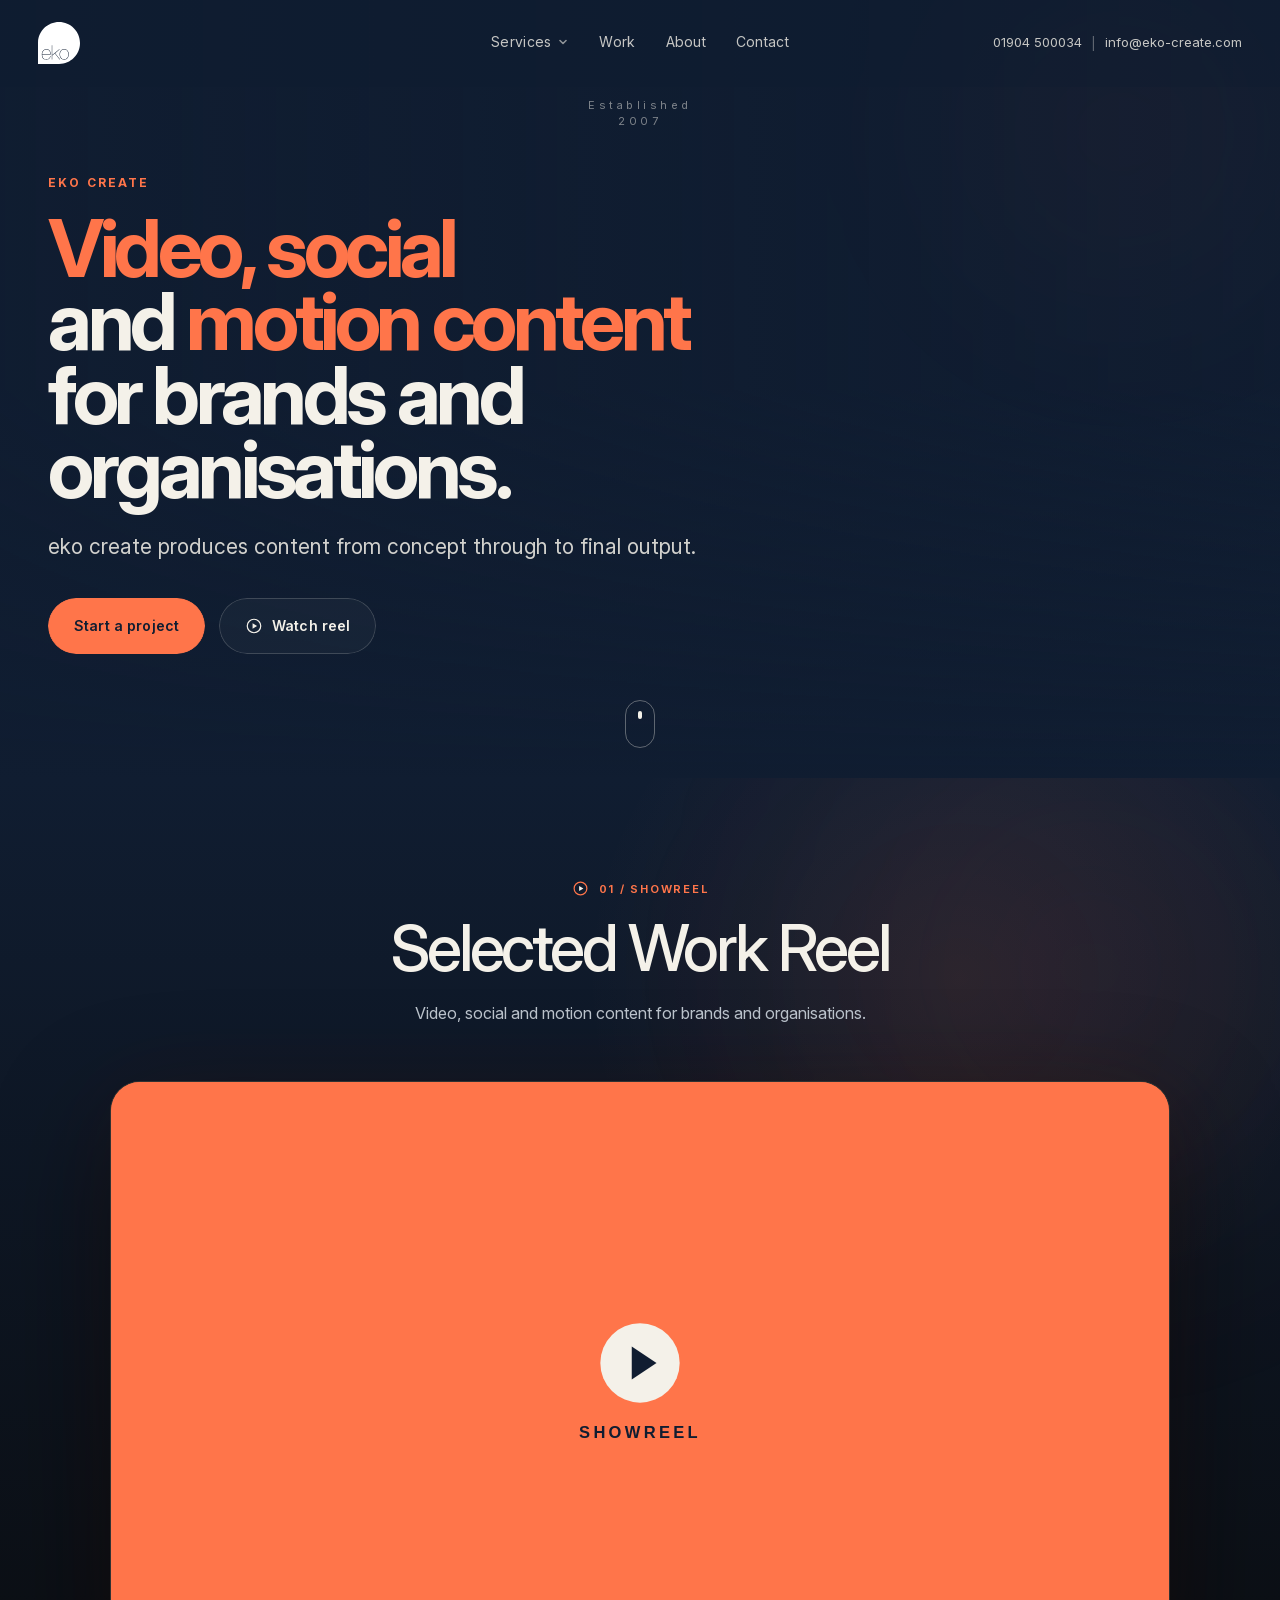
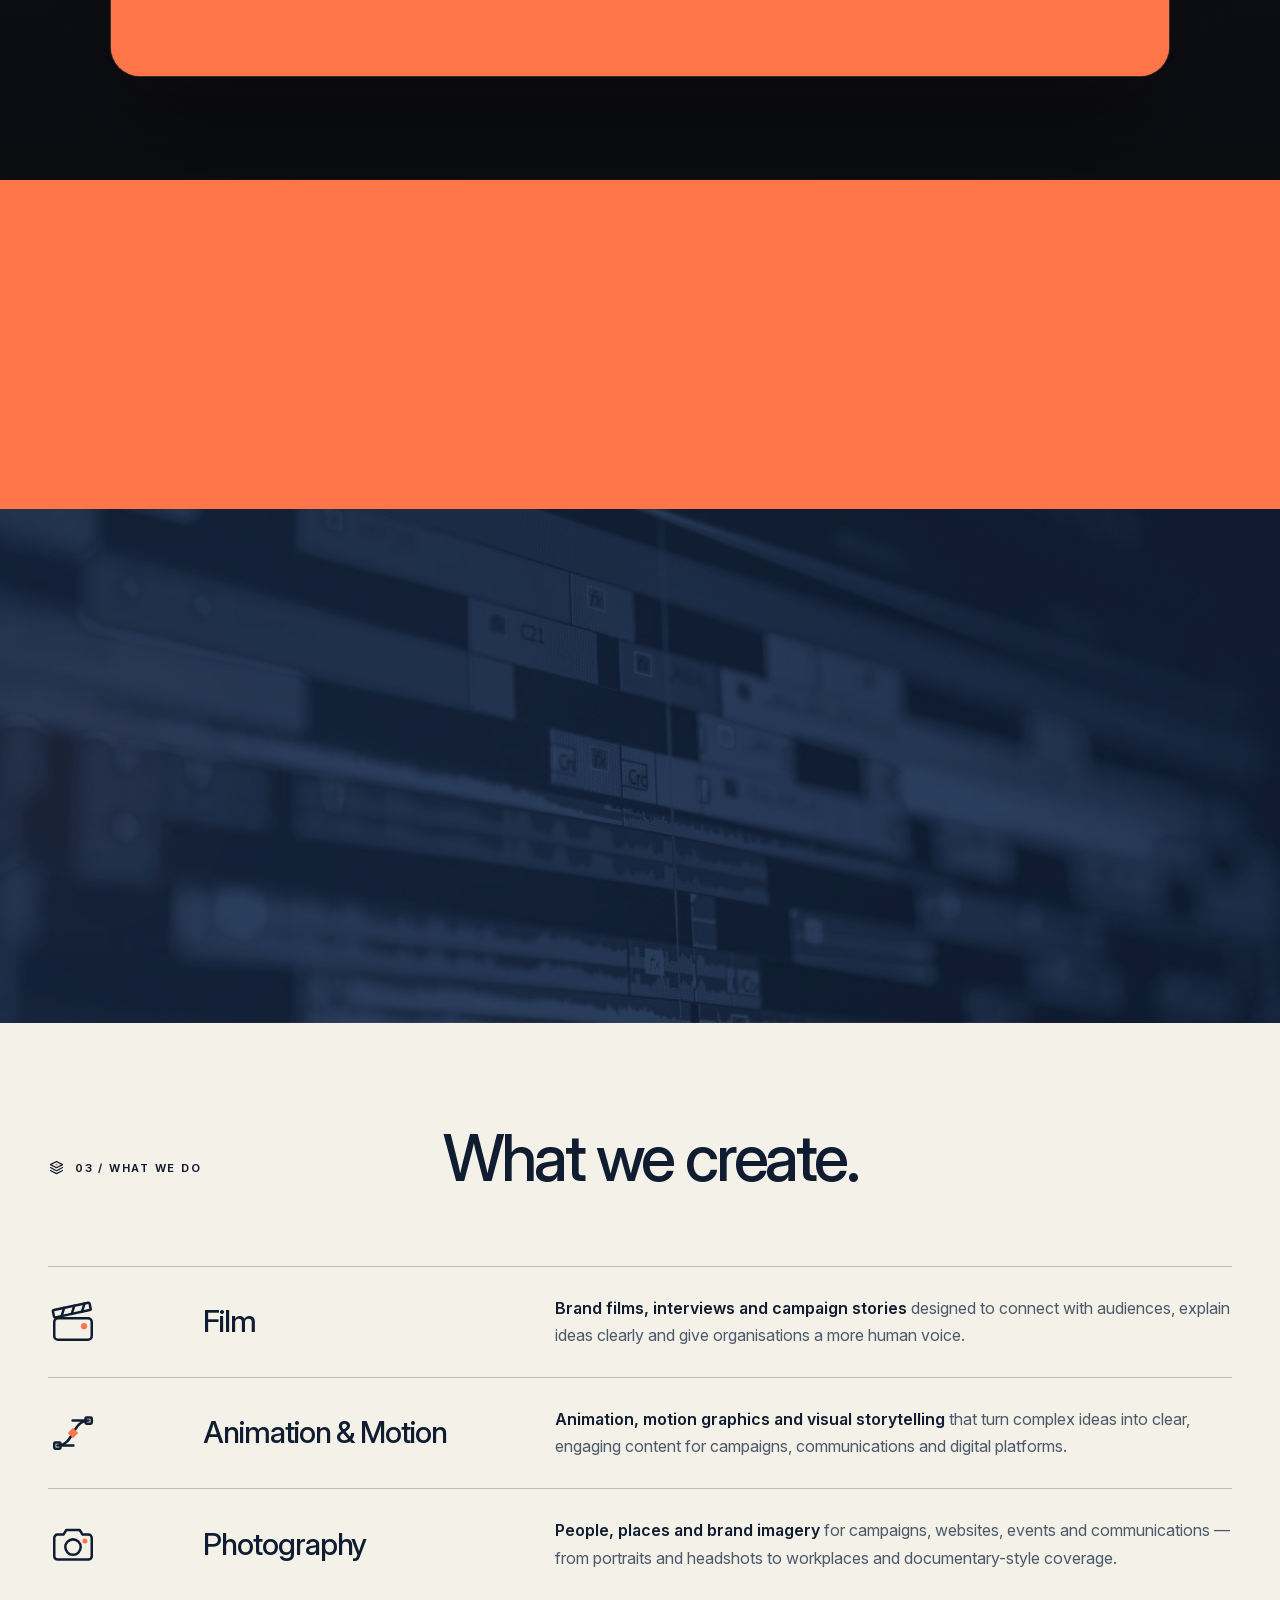
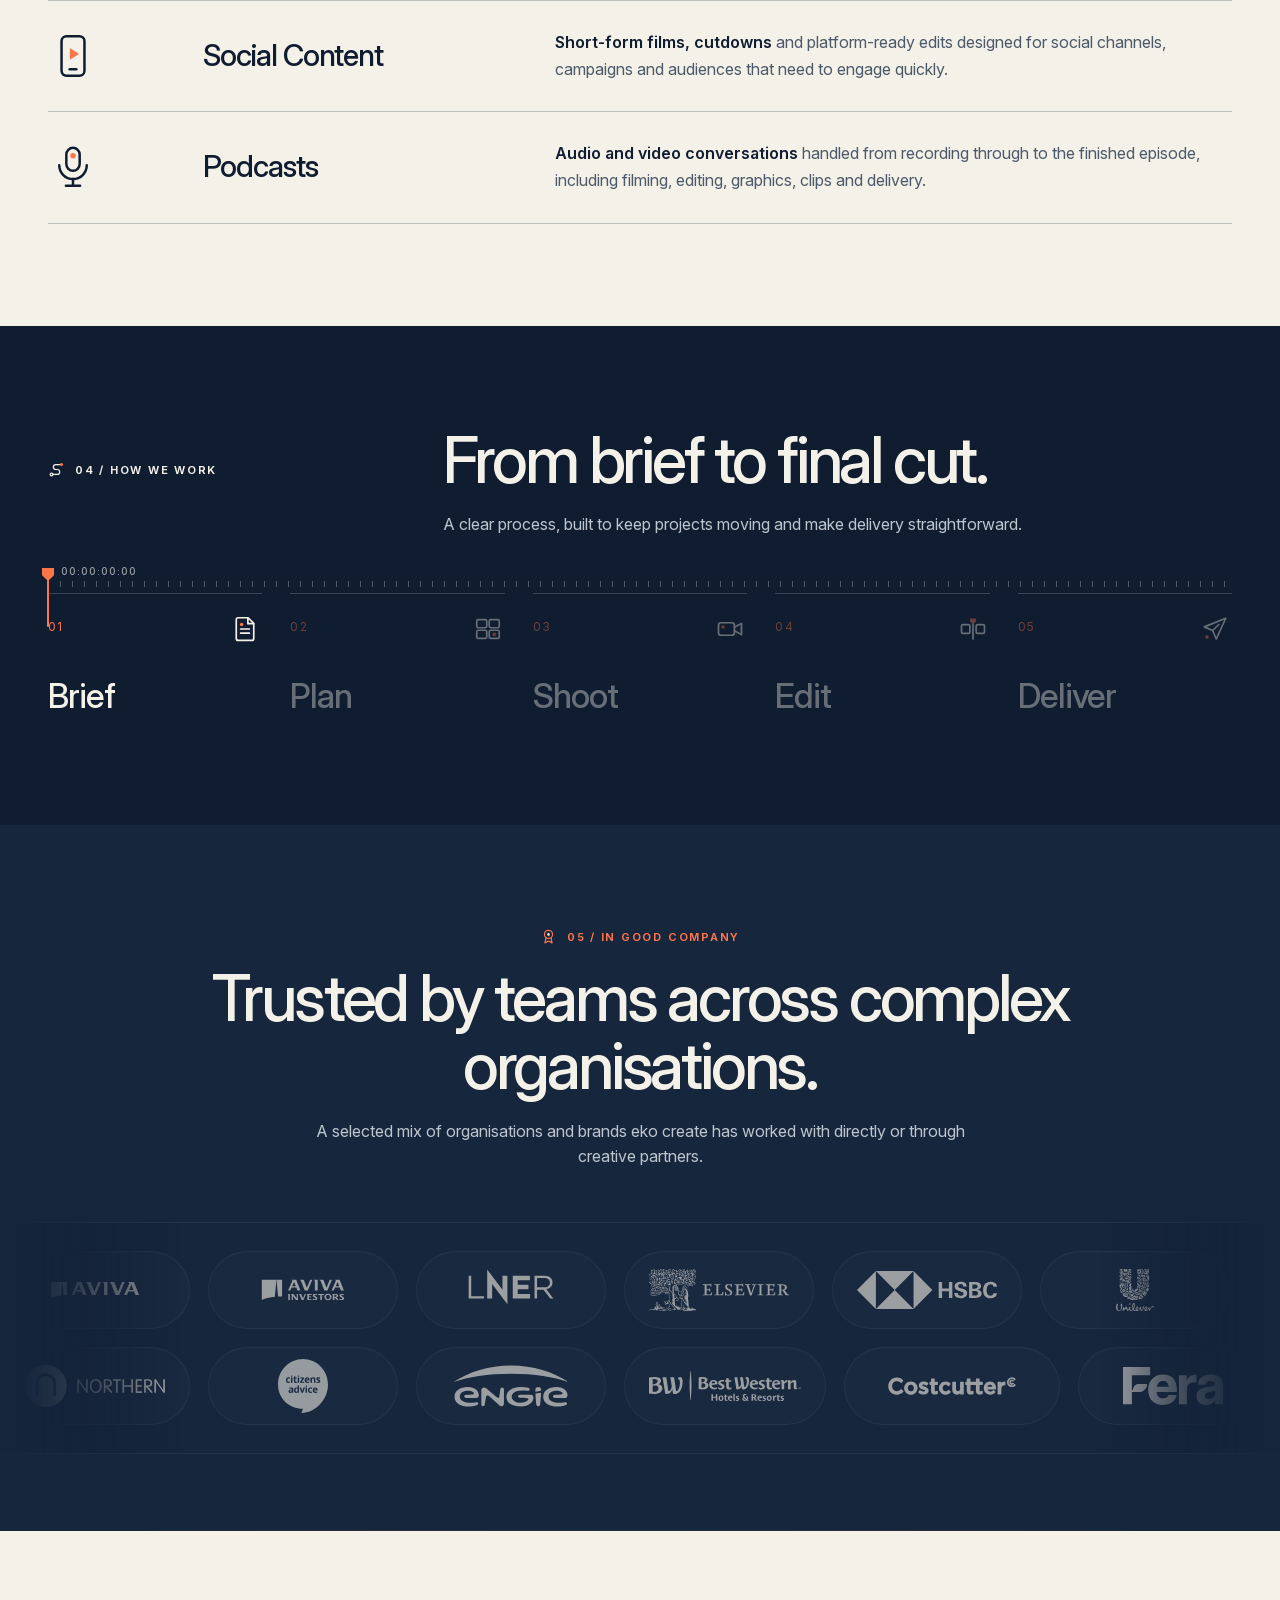
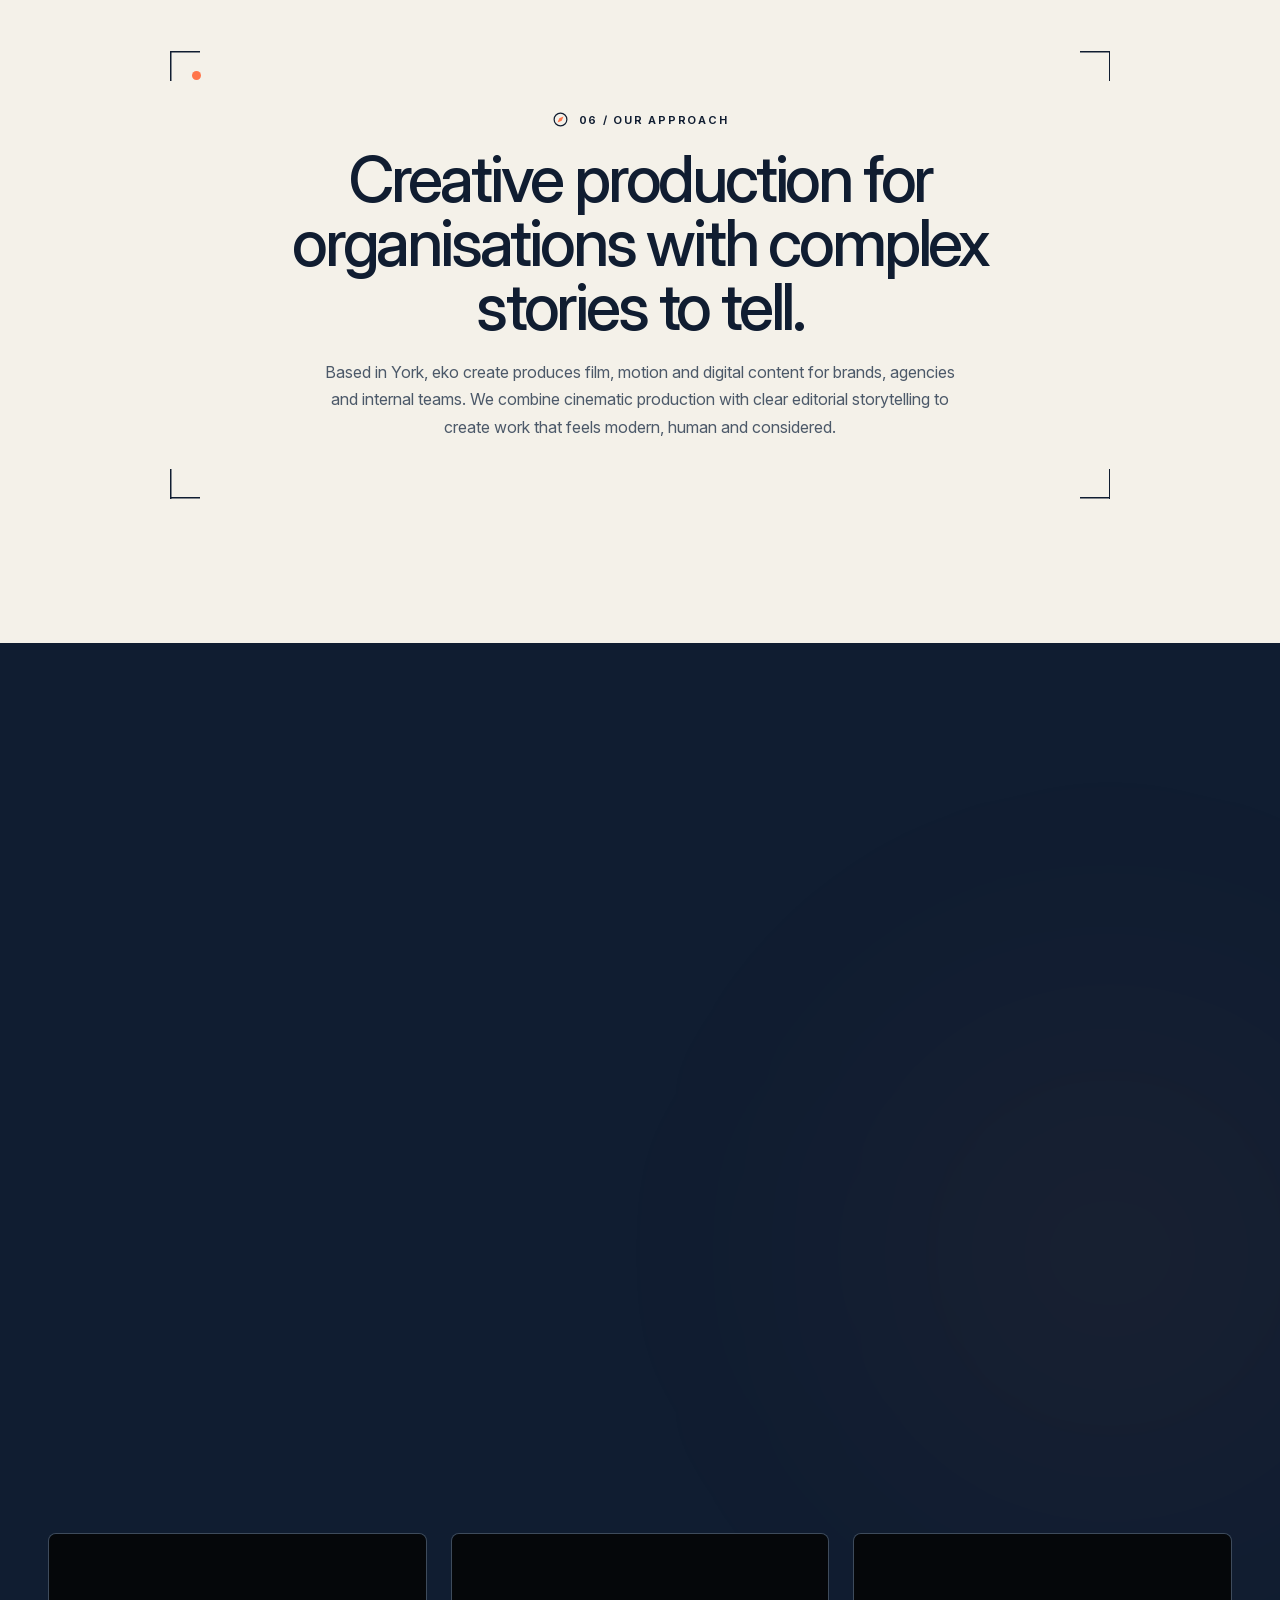
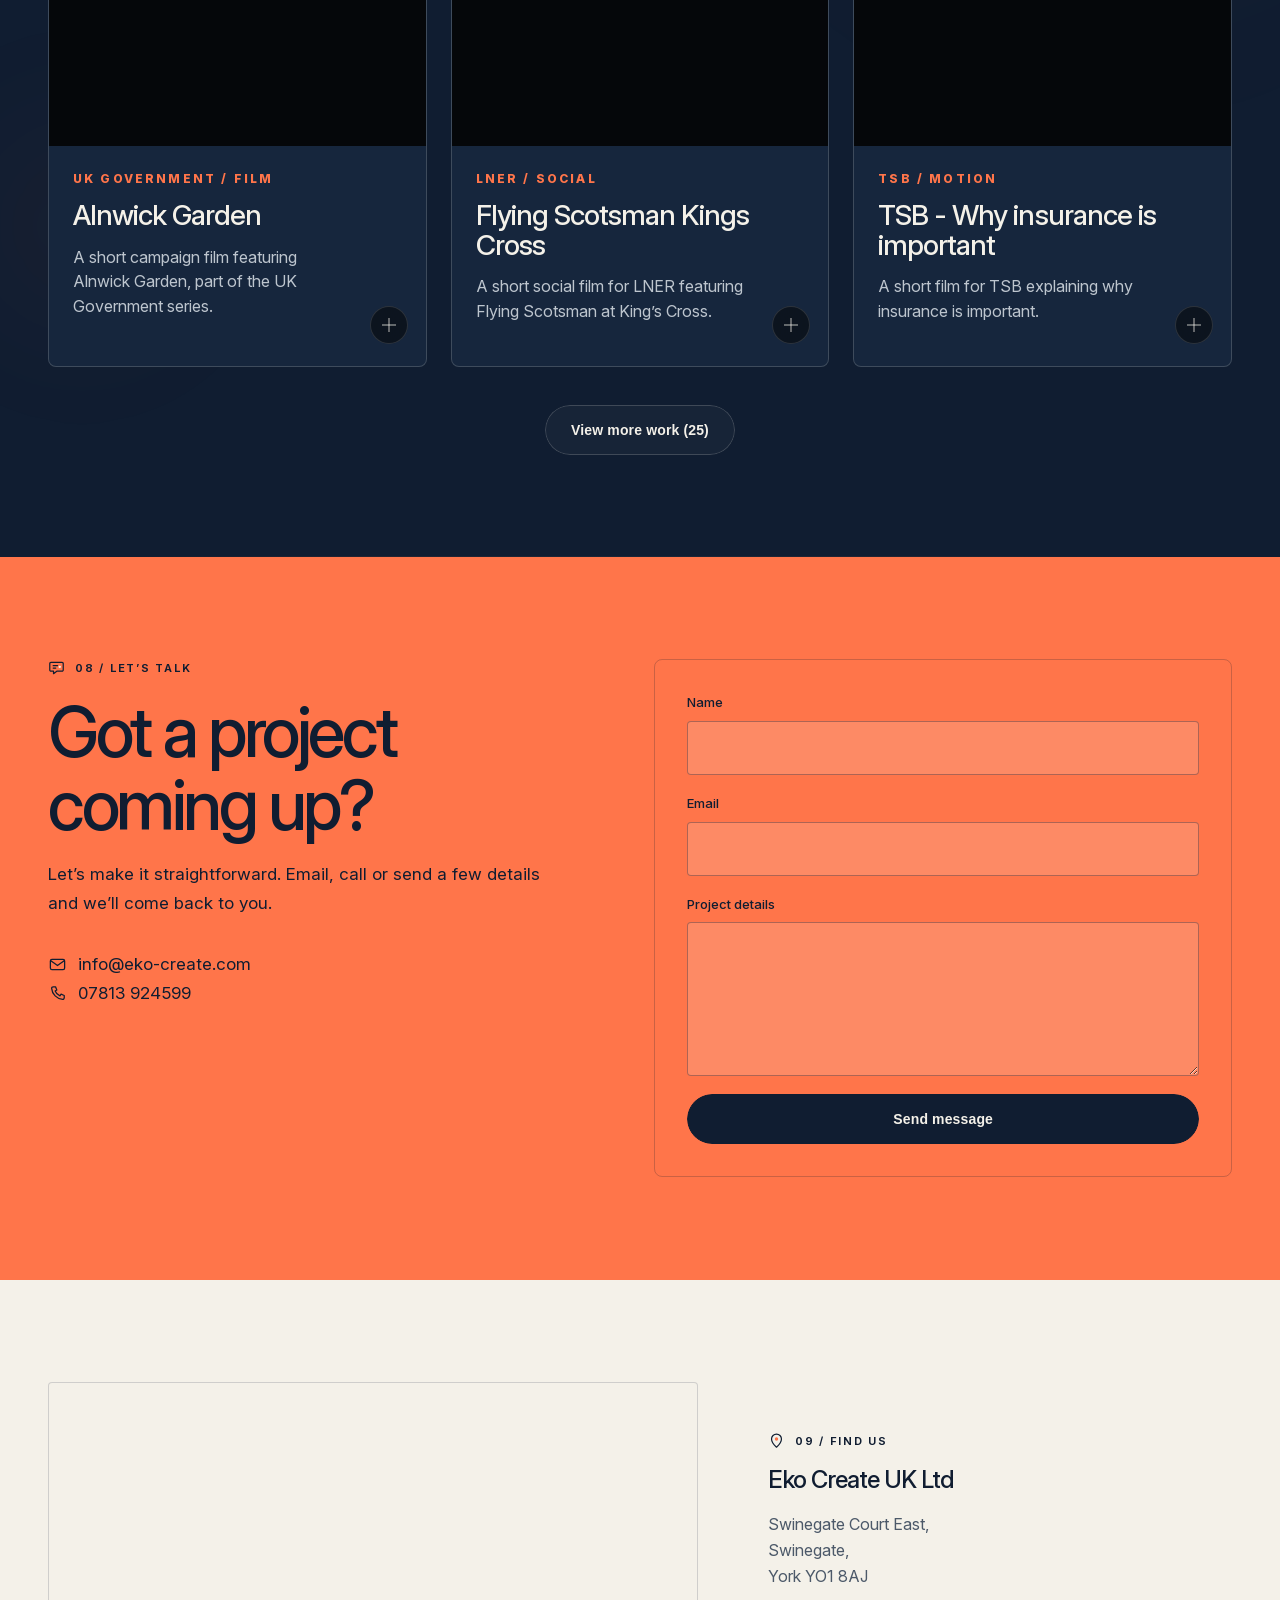
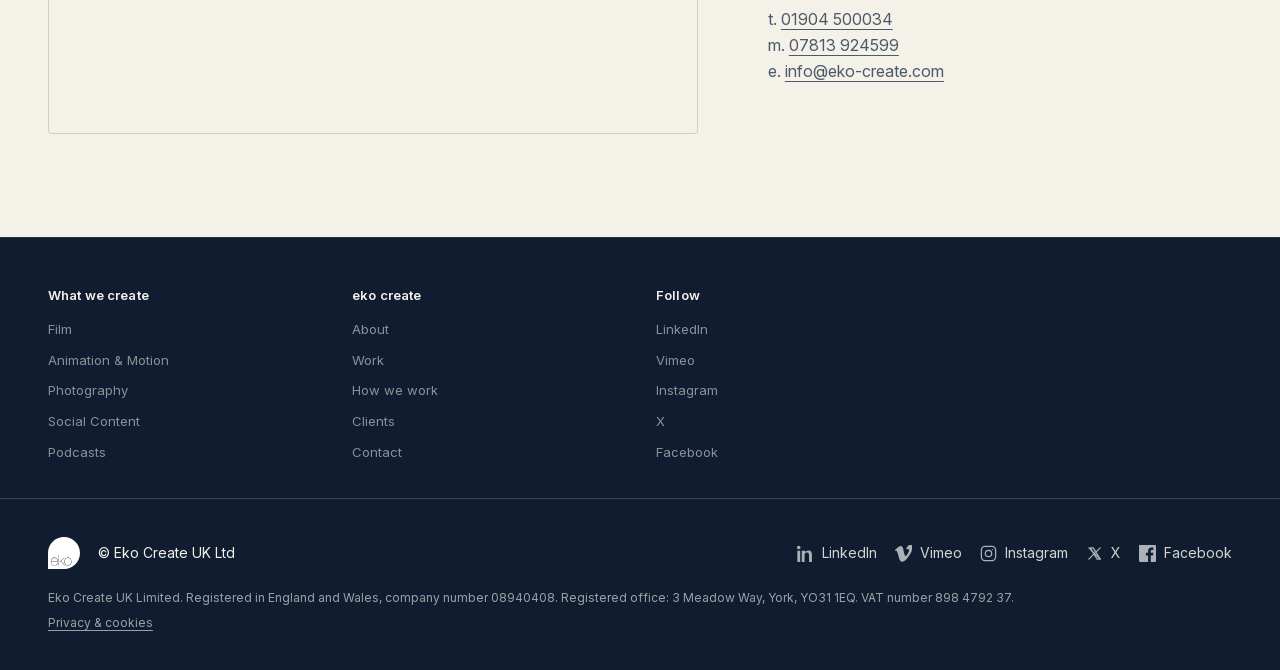
==== commit 6dfe4ec0: "Hero: clapperboard still replaces the old photo on phones and tablets and as the video's backup (new" ====
--- a/index.html
+++ b/index.html
@@ -25,7 +25,8 @@
   <meta name="twitter:description" content="Video, social and motion content for brands and organisations.">
   <meta name="twitter:image" content="https://eko-create.com/assets/images/share.jpg">
   <link rel="preload" href="assets/fonts/InterVariable-latin.woff2" as="font" type="font/woff2" crossorigin>
-  <link rel="preload" href="assets/images/hero.jpg" as="image" fetchpriority="high">
+  <link rel="preload" href="assets/images/hero-slate-phone.jpg" as="image" fetchpriority="high" media="(max-width: 680px)">
+  <link rel="preload" href="assets/images/hero-slate.jpg" as="image" fetchpriority="high" media="(min-width: 681px)">
   <link rel="preconnect" href="https://player.vimeo.com">
   <link rel="icon" href="/favicon.ico" sizes="48x48">
   <link rel="icon" type="image/png" sizes="96x96" href="/favicon-96.png">
@@ -33,7 +34,7 @@
   <link rel="apple-touch-icon" href="assets/images/apple-touch-icon.png">
   <!-- Hero video on desktop: hide the photo from the very first paint so it doesn't flash before the video (Claude, 15 Oct 2026) -->
   <script>try{if(matchMedia('(min-width: 981px)').matches&&!matchMedia('(prefers-reduced-motion: reduce)').matches&&!(navigator.connection&&navigator.connection.saveData))document.documentElement.classList.add('hero-video-pending')}catch(e){}</script>
-  <link rel="stylesheet" href="assets/css/home.bundle.css?v=52380693">
+  <link rel="stylesheet" href="assets/css/home.bundle.css?v=a70f09b4">
   <script>try{if(!matchMedia('(prefers-reduced-motion: reduce)').matches){document.documentElement.classList.add('mx');if(matchMedia('(min-width: 981px)').matches)document.documentElement.classList.add('mx-full')}}catch(e){}</script>
   <script defer src="assets/js/motion.js?v=20261018-f1"></script>
   <!-- Business details for search engines. Every value is taken from this page or from Eko's Google listing. -->
--- a/assets/css/home.bundle.css
+++ b/assets/css/home.bundle.css
@@ -1,5 +1,5 @@
 /* ---- styles.css ---- */
-:root{--eko-blue:#FF754A;--bg:#101D31;--bg2:#16263d;--panel:#1c304a;--line:rgba(244,241,233,.12);--text:#F4F1E9;--muted:#b8b8b8;--soft:#8e969f;--shadow:0 24px 70px rgba(0,0,0,.35)}*{box-sizing:border-box}html{scroll-behavior:smooth}body{margin:0;background:var(--bg);color:var(--text);font-family:Inter,ui-sans-serif,system-ui,-apple-system,BlinkMacSystemFont,"Segoe UI",Arial,sans-serif;line-height:1.55;-webkit-font-smoothing:antialiased}body.no-scroll{overflow:hidden}a{color:inherit}.container{width:min(1160px,calc(100% - 48px));margin:0 auto}.narrow{width:min(760px,calc(100% - 48px));text-align:center}.section-dark{background:var(--bg)}.section-charcoal{background:var(--bg2)}section{position:relative;padding:104px 0}.site-header{position:fixed;top:0;left:0;right:0;z-index:50;display:grid;grid-template-columns:1fr auto 1fr;align-items:center;padding:22px 38px;transition:background .35s ease,backdrop-filter .35s ease,border-color .35s ease;border-bottom:1px solid transparent}.site-header.scrolled{background:rgba(16,29,49,.8);backdrop-filter:blur(14px);border-bottom-color:var(--line)}.brand img{height:42px;width:auto;display:block}.main-nav{display:flex;gap:30px;justify-content:center;font-size:14px;letter-spacing:.02em}.main-nav a,.top-contact a{text-decoration:none;opacity:.8;transition:color .25s ease,opacity .25s ease}.main-nav a:hover,.top-contact a:hover{color:var(--eko-blue);opacity:1}.top-contact{justify-self:end;font-size:13px;color:#F4F1E9;display:flex;gap:9px;align-items:center;white-space:nowrap}.top-contact span{opacity:.35}.hero{min-height:96vh;display:flex;align-items:center;overflow:hidden;background:var(--bg)}.hero-media{position:absolute;inset:0;background:url('../images/hero.jpg') 70% center/cover no-repeat;transform:scale(1.04);animation:heroDrift 18s ease-in-out infinite alternate}.hero-overlay{position:absolute;inset:0;background:linear-gradient(90deg,rgba(16,29,49,.9) 0%,rgba(16,29,49,.74) 38%,rgba(16,29,49,.48) 100%),linear-gradient(180deg,rgba(255,117,74,.16),rgba(16,29,49,.18) 45%,rgba(16,29,49,.92) 100%)}.hero-content{position:relative;z-index:2;width:min(820px,calc(100% - 72px));margin-left:max(36px,calc((100vw - 1160px)/2));padding-top:50px}.eyebrow,.section-kicker{color:var(--eko-blue);text-transform:uppercase;letter-spacing:.18em;font-size:12px;font-weight:700;margin:0 0 18px}.hero h1{font-size:clamp(46px,7.2vw,92px);line-height:.95;letter-spacing:-.06em;margin:0;max-width:980px}.hero-copy{max-width:520px;color:var(--muted);font-size:clamp(17px,2vw,21px);margin:26px 0 0}.hero-actions{display:flex;gap:14px;flex-wrap:wrap;margin-top:34px}.btn{display:inline-flex;align-items:center;justify-content:center;padding:14px 22px;border-radius:999px;text-decoration:none;border:1px solid var(--line);font-weight:700;letter-spacing:.01em;transition:transform .25s ease,background .25s ease,border-color .25s ease,color .25s ease,box-shadow .25s ease}.btn:hover{transform:translateY(-3px)}.btn-primary{background:var(--eko-blue);border-color:var(--eko-blue);color:#F4F1E9;box-shadow:0 12px 30px rgba(255,117,74,.22)}.btn-ghost{background:rgba(244,241,233,.03);color:#F4F1E9}.btn-ghost:hover{border-color:var(--eko-blue);color:var(--eko-blue)}.scroll-cue{position:absolute;bottom:30px;left:50%;transform:translateX(-50%);z-index:2;width:30px;height:48px;border:1px solid rgba(244,241,233,.35);border-radius:24px}.scroll-cue span{display:block;width:4px;height:8px;border-radius:8px;background:#F4F1E9;margin:10px auto;animation:cue 1.8s infinite}.reel-section{overflow:hidden}.reel-frame{width:min(980px,calc(100% - 48px));margin:44px auto 0;border:1px solid var(--line);border-radius:26px;background:#090a0b;box-shadow:var(--shadow);overflow:hidden;aspect-ratio:16/9;transform-origin:center}.reel-frame iframe{width:100%;height:100%;border:0;display:block}.blue-statement{background:var(--eko-blue);color:#F4F1E9;padding:94px 0;overflow:hidden}.statement-inner{text-align:center}.statement-inner h2{font-size:clamp(38px,6vw,74px);line-height:1;letter-spacing:-.05em;margin:0 0 22px}.statement-inner p{font-size:clamp(20px,2.7vw,32px);line-height:1.25;margin:0 auto;max-width:920px;font-weight:600}.intro-grid{display:grid;grid-template-columns:.9fr 1.1fr;gap:80px;align-items:start}.intro h2,.section-heading h2,.clients h2,.contact h2,.address-card h2{font-size:clamp(34px,5vw,64px);line-height:1;letter-spacing:-.045em;margin:0}.intro-copy{font-size:19px;color:var(--muted)}.intro-copy p:first-child{margin-top:0}.based{color:#F4F1E9;border-left:3px solid var(--eko-blue);padding-left:18px}.section-heading{display:flex;justify-content:space-between;gap:40px;align-items:end;margin-bottom:46px}.services .section-heading{display:block;text-align:center;width:min(840px,100%);margin:0 auto 46px}.section-heading.centered{display:block;text-align:center;width:min(820px,100%);margin:0 auto 44px}.section-heading p{color:var(--muted);max-width:640px}.service-grid{display:grid;grid-template-columns:repeat(4,1fr);gap:18px}.service-card,.process-step,.address-card,.portfolio-item,.contact-form,.map-card{background:linear-gradient(180deg,rgba(244,241,233,.045),rgba(244,241,233,.02));border:1px solid var(--line);border-radius:24px;padding:28px;box-shadow:0 0 0 rgba(0,0,0,0);transition:transform .35s ease,border-color .35s ease,box-shadow .35s ease,background .35s ease}.service-card:hover,.portfolio-item:hover,.process-step:hover,.address-card:hover{transform:translateY(-8px);border-color:rgba(255,117,74,.55);box-shadow:0 28px 70px rgba(0,0,0,.28)}.service-card span{display:block;color:var(--eko-blue);font-weight:800;margin-bottom:42px}.service-card h3{font-size:24px;line-height:1.06;margin:0 0 14px}.service-card p{margin:0;color:var(--muted)}.process-row{display:grid;grid-template-columns:repeat(5,1fr);gap:16px}.process-step{min-height:160px;display:flex;flex-direction:column;align-items:flex-start;justify-content:space-between;gap:24px;position:relative;overflow:hidden}.process-step::after{content:"";position:absolute;inset:auto 18px 16px auto;width:70px;height:70px;border-radius:50%;background:rgba(255,117,74,.08);filter:blur(18px);opacity:0;transition:opacity .35s ease,transform .35s ease}.process-step:hover::after{opacity:1;transform:scale(1.15)}.process-step strong{font-size:24px}.process-icon{width:42px;height:42px;display:grid;place-items:center;color:var(--eko-blue);opacity:.92;transition:transform .35s ease,filter .35s ease}.process-step:hover .process-icon{transform:translateY(-3px) scale(1.04);filter:drop-shadow(0 0 16px rgba(255,117,74,.36))}.process-icon svg{width:42px;height:42px;display:block;fill:none;stroke:currentColor;stroke-width:2.2;stroke-linecap:round;stroke-linejoin:round}.clients{text-align:center}.logo-strip{margin-top:42px;display:flex;justify-content:center;align-items:center;gap:52px;flex-wrap:wrap}.logo-strip img{max-width:150px;max-height:54px;filter:brightness(0) invert(1);opacity:.72;transition:opacity .3s ease,transform .3s ease,filter .3s ease}.logo-strip img:hover{opacity:1;transform:translateY(-3px)}.portfolio-head{align-items:start}.filters{display:flex;gap:8px;flex-wrap:wrap;justify-content:flex-end}.filter{background:rgba(244,241,233,.04);border:1px solid var(--line);color:var(--muted);padding:9px 13px;border-radius:999px;cursor:pointer;transition:all .25s ease}.filter:hover,.filter.active{color:#F4F1E9;background:var(--eko-blue);border-color:var(--eko-blue)}.portfolio-grid{display:grid;grid-template-columns:repeat(3,1fr);gap:20px}.portfolio-item{padding:0;overflow:hidden;cursor:pointer;transform-origin:center}.portfolio-item.is-hiding{opacity:0;transform:scale(.94) translateY(14px);pointer-events:none}.portfolio-thumb{position:relative;aspect-ratio:16/10;background:linear-gradient(135deg,#25313a,#0e1012);overflow:hidden}.portfolio-thumb::before{content:"";position:absolute;inset:0;background:radial-gradient(circle at 70% 30%,rgba(255,117,74,.45),transparent 34%),linear-gradient(135deg,rgba(244,241,233,.1),transparent);transition:transform .45s ease;transform:scale(1)}.portfolio-item:hover .portfolio-thumb::before{transform:scale(1.08)}.portfolio-thumb::after{content:"▶";position:absolute;right:20px;bottom:18px;width:48px;height:48px;border-radius:50%;display:grid;place-items:center;background:var(--eko-blue);box-shadow:0 12px 30px rgba(255,117,74,.25);transform:translateY(10px);opacity:0;transition:all .3s ease}.portfolio-item:hover .portfolio-thumb::after{transform:translateY(0);opacity:1}.portfolio-body{padding:24px}.portfolio-body small{color:var(--eko-blue);text-transform:uppercase;letter-spacing:.12em;font-weight:800}.portfolio-body h3{font-size:24px;line-height:1.08;margin:10px 0}.portfolio-body p{color:var(--muted);margin:0}.contact-grid{display:grid;grid-template-columns:.8fr 1.2fr;gap:50px;align-items:start}.contact-copy p{color:var(--muted);font-size:18px}.direct-contact a{color:#F4F1E9;text-decoration:none}.direct-contact a:hover{color:var(--eko-blue)}.contact-form{display:grid;gap:18px}.contact-form label{display:grid;gap:8px;color:var(--muted);font-weight:600}.contact-form input,.contact-form textarea{width:100%;border:1px solid var(--line);background:rgba(0,0,0,.22);border-radius:14px;padding:14px 16px;color:#F4F1E9;font:inherit;transition:border-color .25s ease,box-shadow .25s ease}.contact-form input:focus,.contact-form textarea:focus{outline:none;border-color:var(--eko-blue);box-shadow:0 0 0 4px rgba(255,117,74,.13)}.hidden{display:none}.map-grid{display:grid;grid-template-columns:1.15fr .85fr;gap:28px;align-items:stretch}.map-card{padding:0;overflow:hidden;min-height:380px}.map-card #map{height:100%;min-height:380px;background:#0c0e10}.address-card{display:flex;flex-direction:column;justify-content:center}.address-card p{color:var(--muted);font-size:18px}.address-card a{text-decoration:none}.address-card a:hover{color:var(--eko-blue)}.site-footer{background:#0b0d0f;border-top:1px solid var(--line);padding:28px 0;color:var(--muted)}.footer-inner{display:flex;align-items:center;justify-content:space-between;gap:20px}.social-icons{display:flex;gap:18px}.social-icons a{text-decoration:none;color:var(--muted);font-size:14px;transition:color .25s ease,transform .25s ease}.social-icons a:hover{color:var(--eko-blue);transform:translateY(-2px)}.video-modal{position:fixed;inset:0;z-index:100;background:rgba(0,0,0,.84);display:grid;place-items:center;padding:44px;opacity:0;pointer-events:none;transition:opacity .3s ease}.video-modal.open{opacity:1;pointer-events:auto}.modal-frame{width:min(1040px,100%);aspect-ratio:16/9;border-radius:24px;overflow:hidden;background:#000;box-shadow:var(--shadow);transform:scale(.96);transition:transform .3s ease}.video-modal.open .modal-frame{transform:scale(1)}.modal-frame iframe{width:100%;height:100%;border:0}.modal-close{position:absolute;top:20px;right:24px;border:0;background:transparent;color:#F4F1E9;font-size:46px;cursor:pointer}.mobile-call{display:none}.thankyou{background:var(--bg)}.thanks-screen{min-height:100vh;display:grid;place-items:center;text-align:center;padding:40px}.thanks-screen img{height:74px}.thanks-screen h1{font-size:clamp(38px,7vw,72px);margin:26px 0 0}.thanks-screen p{color:var(--muted)}[data-animate],.reveal-section,.reveal-card,.reveal-logo{opacity:0;transform:translateY(24px);transition:opacity .8s cubic-bezier(.2,.7,.2,1),transform .8s cubic-bezier(.2,.7,.2,1)}[data-animate].in-view,.reveal-section.in-view,.reveal-card.in-view,.reveal-logo.in-view{opacity:1;transform:translateY(0)}[data-animate="fade-down"]{transform:translateY(-18px)}[data-animate="fade-down"].in-view{transform:translateY(0)}@keyframes heroDrift{0%{transform:scale(1.04) translate3d(0,0,0)}100%{transform:scale(1.08) translate3d(-1.2%,.8%,0)}}@keyframes cue{0%,100%{transform:translateY(0);opacity:.9}50%{transform:translateY(10px);opacity:.35}}@media (prefers-reduced-motion:reduce){*,*::before,*::after{animation-duration:.01ms!important;animation-iteration-count:1!important;scroll-behavior:auto!important;transition-duration:.01ms!important}.hero-media{animation:none}}@media (max-width:980px){.site-header{grid-template-columns:auto 1fr;padding:18px 22px}.main-nav{display:none}.top-contact{font-size:12px}.hero-content{width:calc(100% - 44px);margin-left:22px}.intro-grid,.contact-grid,.map-grid{grid-template-columns:1fr;gap:34px}.service-grid{grid-template-columns:repeat(2,1fr)}.process-row{grid-template-columns:repeat(3,1fr)}.portfolio-grid{grid-template-columns:repeat(2,1fr)}.section-heading{display:block}.filters{justify-content:flex-start;margin-top:20px}.footer-inner{display:block}.social-icons{margin-top:12px}.mobile-call{display:inline-flex;position:fixed;right:18px;bottom:18px;z-index:60;background:var(--eko-blue);color:#F4F1E9;text-decoration:none;padding:12px 18px;border-radius:999px;font-weight:800;box-shadow:0 16px 40px rgba(0,0,0,.3)}}@media (max-width:680px){section{padding:78px 0}.container{width:min(100% - 34px,1160px)}.top-contact{display:none}.brand img{height:36px}.hero{min-height:88vh}.hero-media{background-position:66% center}.hero h1{font-size:clamp(42px,13vw,64px)}.hero-copy{font-size:17px}.service-grid,.process-row,.portfolio-grid{grid-template-columns:1fr}.logo-strip{gap:30px}.logo-strip img{max-width:126px}.reel-frame{width:calc(100% - 34px);border-radius:18px}.blue-statement{padding:72px 0}.statement-inner p br{display:none}.contact-form,.service-card,.address-card{border-radius:20px}.video-modal{padding:18px}.modal-close{top:8px;right:14px}}
+:root{--eko-blue:#FF754A;--bg:#101D31;--bg2:#16263d;--panel:#1c304a;--line:rgba(244,241,233,.12);--text:#F4F1E9;--muted:#b8b8b8;--soft:#8e969f;--shadow:0 24px 70px rgba(0,0,0,.35)}*{box-sizing:border-box}html{scroll-behavior:smooth}body{margin:0;background:var(--bg);color:var(--text);font-family:Inter,ui-sans-serif,system-ui,-apple-system,BlinkMacSystemFont,"Segoe UI",Arial,sans-serif;line-height:1.55;-webkit-font-smoothing:antialiased}body.no-scroll{overflow:hidden}a{color:inherit}.container{width:min(1160px,calc(100% - 48px));margin:0 auto}.narrow{width:min(760px,calc(100% - 48px));text-align:center}.section-dark{background:var(--bg)}.section-charcoal{background:var(--bg2)}section{position:relative;padding:104px 0}.site-header{position:fixed;top:0;left:0;right:0;z-index:50;display:grid;grid-template-columns:1fr auto 1fr;align-items:center;padding:22px 38px;transition:background .35s ease,backdrop-filter .35s ease,border-color .35s ease;border-bottom:1px solid transparent}.site-header.scrolled{background:rgba(16,29,49,.8);backdrop-filter:blur(14px);border-bottom-color:var(--line)}.brand img{height:42px;width:auto;display:block}.main-nav{display:flex;gap:30px;justify-content:center;font-size:14px;letter-spacing:.02em}.main-nav a,.top-contact a{text-decoration:none;opacity:.8;transition:color .25s ease,opacity .25s ease}.main-nav a:hover,.top-contact a:hover{color:var(--eko-blue);opacity:1}.top-contact{justify-self:end;font-size:13px;color:#F4F1E9;display:flex;gap:9px;align-items:center;white-space:nowrap}.top-contact span{opacity:.35}.hero{min-height:96vh;display:flex;align-items:center;overflow:hidden;background:var(--bg)}.hero-media{position:absolute;inset:0;background:url('../images/hero-slate.jpg') 62% center/cover no-repeat;transform:scale(1.04);animation:heroDrift 18s ease-in-out infinite alternate}.hero-overlay{position:absolute;inset:0;background:linear-gradient(90deg,rgba(16,29,49,.9) 0%,rgba(16,29,49,.74) 38%,rgba(16,29,49,.48) 100%),linear-gradient(180deg,rgba(255,117,74,.16),rgba(16,29,49,.18) 45%,rgba(16,29,49,.92) 100%)}.hero-content{position:relative;z-index:2;width:min(820px,calc(100% - 72px));margin-left:max(36px,calc((100vw - 1160px)/2));padding-top:50px}.eyebrow,.section-kicker{color:var(--eko-blue);text-transform:uppercase;letter-spacing:.18em;font-size:12px;font-weight:700;margin:0 0 18px}.hero h1{font-size:clamp(46px,7.2vw,92px);line-height:.95;letter-spacing:-.06em;margin:0;max-width:980px}.hero-copy{max-width:520px;color:var(--muted);font-size:clamp(17px,2vw,21px);margin:26px 0 0}.hero-actions{display:flex;gap:14px;flex-wrap:wrap;margin-top:34px}.btn{display:inline-flex;align-items:center;justify-content:center;padding:14px 22px;border-radius:999px;text-decoration:none;border:1px solid var(--line);font-weight:700;letter-spacing:.01em;transition:transform .25s ease,background .25s ease,border-color .25s ease,color .25s ease,box-shadow .25s ease}.btn:hover{transform:translateY(-3px)}.btn-primary{background:var(--eko-blue);border-color:var(--eko-blue);color:#F4F1E9;box-shadow:0 12px 30px rgba(255,117,74,.22)}.btn-ghost{background:rgba(244,241,233,.03);color:#F4F1E9}.btn-ghost:hover{border-color:var(--eko-blue);color:var(--eko-blue)}.scroll-cue{position:absolute;bottom:30px;left:50%;transform:translateX(-50%);z-index:2;width:30px;height:48px;border:1px solid rgba(244,241,233,.35);border-radius:24px}.scroll-cue span{display:block;width:4px;height:8px;border-radius:8px;background:#F4F1E9;margin:10px auto;animation:cue 1.8s infinite}.reel-section{overflow:hidden}.reel-frame{width:min(980px,calc(100% - 48px));margin:44px auto 0;border:1px solid var(--line);border-radius:26px;background:#090a0b;box-shadow:var(--shadow);overflow:hidden;aspect-ratio:16/9;transform-origin:center}.reel-frame iframe{width:100%;height:100%;border:0;display:block}.blue-statement{background:var(--eko-blue);color:#F4F1E9;padding:94px 0;overflow:hidden}.statement-inner{text-align:center}.statement-inner h2{font-size:clamp(38px,6vw,74px);line-height:1;letter-spacing:-.05em;margin:0 0 22px}.statement-inner p{font-size:clamp(20px,2.7vw,32px);line-height:1.25;margin:0 auto;max-width:920px;font-weight:600}.intro-grid{display:grid;grid-template-columns:.9fr 1.1fr;gap:80px;align-items:start}.intro h2,.section-heading h2,.clients h2,.contact h2,.address-card h2{font-size:clamp(34px,5vw,64px);line-height:1;letter-spacing:-.045em;margin:0}.intro-copy{font-size:19px;color:var(--muted)}.intro-copy p:first-child{margin-top:0}.based{color:#F4F1E9;border-left:3px solid var(--eko-blue);padding-left:18px}.section-heading{display:flex;justify-content:space-between;gap:40px;align-items:end;margin-bottom:46px}.services .section-heading{display:block;text-align:center;width:min(840px,100%);margin:0 auto 46px}.section-heading.centered{display:block;text-align:center;width:min(820px,100%);margin:0 auto 44px}.section-heading p{color:var(--muted);max-width:640px}.service-grid{display:grid;grid-template-columns:repeat(4,1fr);gap:18px}.service-card,.process-step,.address-card,.portfolio-item,.contact-form,.map-card{background:linear-gradient(180deg,rgba(244,241,233,.045),rgba(244,241,233,.02));border:1px solid var(--line);border-radius:24px;padding:28px;box-shadow:0 0 0 rgba(0,0,0,0);transition:transform .35s ease,border-color .35s ease,box-shadow .35s ease,background .35s ease}.service-card:hover,.portfolio-item:hover,.process-step:hover,.address-card:hover{transform:translateY(-8px);border-color:rgba(255,117,74,.55);box-shadow:0 28px 70px rgba(0,0,0,.28)}.service-card span{display:block;color:var(--eko-blue);font-weight:800;margin-bottom:42px}.service-card h3{font-size:24px;line-height:1.06;margin:0 0 14px}.service-card p{margin:0;color:var(--muted)}.process-row{display:grid;grid-template-columns:repeat(5,1fr);gap:16px}.process-step{min-height:160px;display:flex;flex-direction:column;align-items:flex-start;justify-content:space-between;gap:24px;position:relative;overflow:hidden}.process-step::after{content:"";position:absolute;inset:auto 18px 16px auto;width:70px;height:70px;border-radius:50%;background:rgba(255,117,74,.08);filter:blur(18px);opacity:0;transition:opacity .35s ease,transform .35s ease}.process-step:hover::after{opacity:1;transform:scale(1.15)}.process-step strong{font-size:24px}.process-icon{width:42px;height:42px;display:grid;place-items:center;color:var(--eko-blue);opacity:.92;transition:transform .35s ease,filter .35s ease}.process-step:hover .process-icon{transform:translateY(-3px) scale(1.04);filter:drop-shadow(0 0 16px rgba(255,117,74,.36))}.process-icon svg{width:42px;height:42px;display:block;fill:none;stroke:currentColor;stroke-width:2.2;stroke-linecap:round;stroke-linejoin:round}.clients{text-align:center}.logo-strip{margin-top:42px;display:flex;justify-content:center;align-items:center;gap:52px;flex-wrap:wrap}.logo-strip img{max-width:150px;max-height:54px;filter:brightness(0) invert(1);opacity:.72;transition:opacity .3s ease,transform .3s ease,filter .3s ease}.logo-strip img:hover{opacity:1;transform:translateY(-3px)}.portfolio-head{align-items:start}.filters{display:flex;gap:8px;flex-wrap:wrap;justify-content:flex-end}.filter{background:rgba(244,241,233,.04);border:1px solid var(--line);color:var(--muted);padding:9px 13px;border-radius:999px;cursor:pointer;transition:all .25s ease}.filter:hover,.filter.active{color:#F4F1E9;background:var(--eko-blue);border-color:var(--eko-blue)}.portfolio-grid{display:grid;grid-template-columns:repeat(3,1fr);gap:20px}.portfolio-item{padding:0;overflow:hidden;cursor:pointer;transform-origin:center}.portfolio-item.is-hiding{opacity:0;transform:scale(.94) translateY(14px);pointer-events:none}.portfolio-thumb{position:relative;aspect-ratio:16/10;background:linear-gradient(135deg,#25313a,#0e1012);overflow:hidden}.portfolio-thumb::before{content:"";position:absolute;inset:0;background:radial-gradient(circle at 70% 30%,rgba(255,117,74,.45),transparent 34%),linear-gradient(135deg,rgba(244,241,233,.1),transparent);transition:transform .45s ease;transform:scale(1)}.portfolio-item:hover .portfolio-thumb::before{transform:scale(1.08)}.portfolio-thumb::after{content:"▶";position:absolute;right:20px;bottom:18px;width:48px;height:48px;border-radius:50%;display:grid;place-items:center;background:var(--eko-blue);box-shadow:0 12px 30px rgba(255,117,74,.25);transform:translateY(10px);opacity:0;transition:all .3s ease}.portfolio-item:hover .portfolio-thumb::after{transform:translateY(0);opacity:1}.portfolio-body{padding:24px}.portfolio-body small{color:var(--eko-blue);text-transform:uppercase;letter-spacing:.12em;font-weight:800}.portfolio-body h3{font-size:24px;line-height:1.08;margin:10px 0}.portfolio-body p{color:var(--muted);margin:0}.contact-grid{display:grid;grid-template-columns:.8fr 1.2fr;gap:50px;align-items:start}.contact-copy p{color:var(--muted);font-size:18px}.direct-contact a{color:#F4F1E9;text-decoration:none}.direct-contact a:hover{color:var(--eko-blue)}.contact-form{display:grid;gap:18px}.contact-form label{display:grid;gap:8px;color:var(--muted);font-weight:600}.contact-form input,.contact-form textarea{width:100%;border:1px solid var(--line);background:rgba(0,0,0,.22);border-radius:14px;padding:14px 16px;color:#F4F1E9;font:inherit;transition:border-color .25s ease,box-shadow .25s ease}.contact-form input:focus,.contact-form textarea:focus{outline:none;border-color:var(--eko-blue);box-shadow:0 0 0 4px rgba(255,117,74,.13)}.hidden{display:none}.map-grid{display:grid;grid-template-columns:1.15fr .85fr;gap:28px;align-items:stretch}.map-card{padding:0;overflow:hidden;min-height:380px}.map-card #map{height:100%;min-height:380px;background:#0c0e10}.address-card{display:flex;flex-direction:column;justify-content:center}.address-card p{color:var(--muted);font-size:18px}.address-card a{text-decoration:none}.address-card a:hover{color:var(--eko-blue)}.site-footer{background:#0b0d0f;border-top:1px solid var(--line);padding:28px 0;color:var(--muted)}.footer-inner{display:flex;align-items:center;justify-content:space-between;gap:20px}.social-icons{display:flex;gap:18px}.social-icons a{text-decoration:none;color:var(--muted);font-size:14px;transition:color .25s ease,transform .25s ease}.social-icons a:hover{color:var(--eko-blue);transform:translateY(-2px)}.video-modal{position:fixed;inset:0;z-index:100;background:rgba(0,0,0,.84);display:grid;place-items:center;padding:44px;opacity:0;pointer-events:none;transition:opacity .3s ease}.video-modal.open{opacity:1;pointer-events:auto}.modal-frame{width:min(1040px,100%);aspect-ratio:16/9;border-radius:24px;overflow:hidden;background:#000;box-shadow:var(--shadow);transform:scale(.96);transition:transform .3s ease}.video-modal.open .modal-frame{transform:scale(1)}.modal-frame iframe{width:100%;height:100%;border:0}.modal-close{position:absolute;top:20px;right:24px;border:0;background:transparent;color:#F4F1E9;font-size:46px;cursor:pointer}.mobile-call{display:none}.thankyou{background:var(--bg)}.thanks-screen{min-height:100vh;display:grid;place-items:center;text-align:center;padding:40px}.thanks-screen img{height:74px}.thanks-screen h1{font-size:clamp(38px,7vw,72px);margin:26px 0 0}.thanks-screen p{color:var(--muted)}[data-animate],.reveal-section,.reveal-card,.reveal-logo{opacity:0;transform:translateY(24px);transition:opacity .8s cubic-bezier(.2,.7,.2,1),transform .8s cubic-bezier(.2,.7,.2,1)}[data-animate].in-view,.reveal-section.in-view,.reveal-card.in-view,.reveal-logo.in-view{opacity:1;transform:translateY(0)}[data-animate="fade-down"]{transform:translateY(-18px)}[data-animate="fade-down"].in-view{transform:translateY(0)}@keyframes heroDrift{0%{transform:scale(1.04) translate3d(0,0,0)}100%{transform:scale(1.08) translate3d(-1.2%,.8%,0)}}@keyframes cue{0%,100%{transform:translateY(0);opacity:.9}50%{transform:translateY(10px);opacity:.35}}@media (prefers-reduced-motion:reduce){*,*::before,*::after{animation-duration:.01ms!important;animation-iteration-count:1!important;scroll-behavior:auto!important;transition-duration:.01ms!important}.hero-media{animation:none}}@media (max-width:980px){.site-header{grid-template-columns:auto 1fr;padding:18px 22px}.main-nav{display:none}.top-contact{font-size:12px}.hero-content{width:calc(100% - 44px);margin-left:22px}.intro-grid,.contact-grid,.map-grid{grid-template-columns:1fr;gap:34px}.service-grid{grid-template-columns:repeat(2,1fr)}.process-row{grid-template-columns:repeat(3,1fr)}.portfolio-grid{grid-template-columns:repeat(2,1fr)}.section-heading{display:block}.filters{justify-content:flex-start;margin-top:20px}.footer-inner{display:block}.social-icons{margin-top:12px}.mobile-call{display:inline-flex;position:fixed;right:18px;bottom:18px;z-index:60;background:var(--eko-blue);color:#F4F1E9;text-decoration:none;padding:12px 18px;border-radius:999px;font-weight:800;box-shadow:0 16px 40px rgba(0,0,0,.3)}}@media (max-width:680px){section{padding:78px 0}.container{width:min(100% - 34px,1160px)}.top-contact{display:none}.brand img{height:36px}.hero{min-height:88vh}.hero-media{background-image:url('../images/hero-slate-phone.jpg');background-position:center center}.hero h1{font-size:clamp(42px,13vw,64px)}.hero-copy{font-size:17px}.service-grid,.process-row,.portfolio-grid{grid-template-columns:1fr}.logo-strip{gap:30px}.logo-strip img{max-width:126px}.reel-frame{width:calc(100% - 34px);border-radius:18px}.blue-statement{padding:72px 0}.statement-inner p br{display:none}.contact-form,.service-card,.address-card{border-radius:20px}.video-modal{padding:18px}.modal-close{top:8px;right:14px}}
 
 
 /* Footer/map fixes - May 6 */
